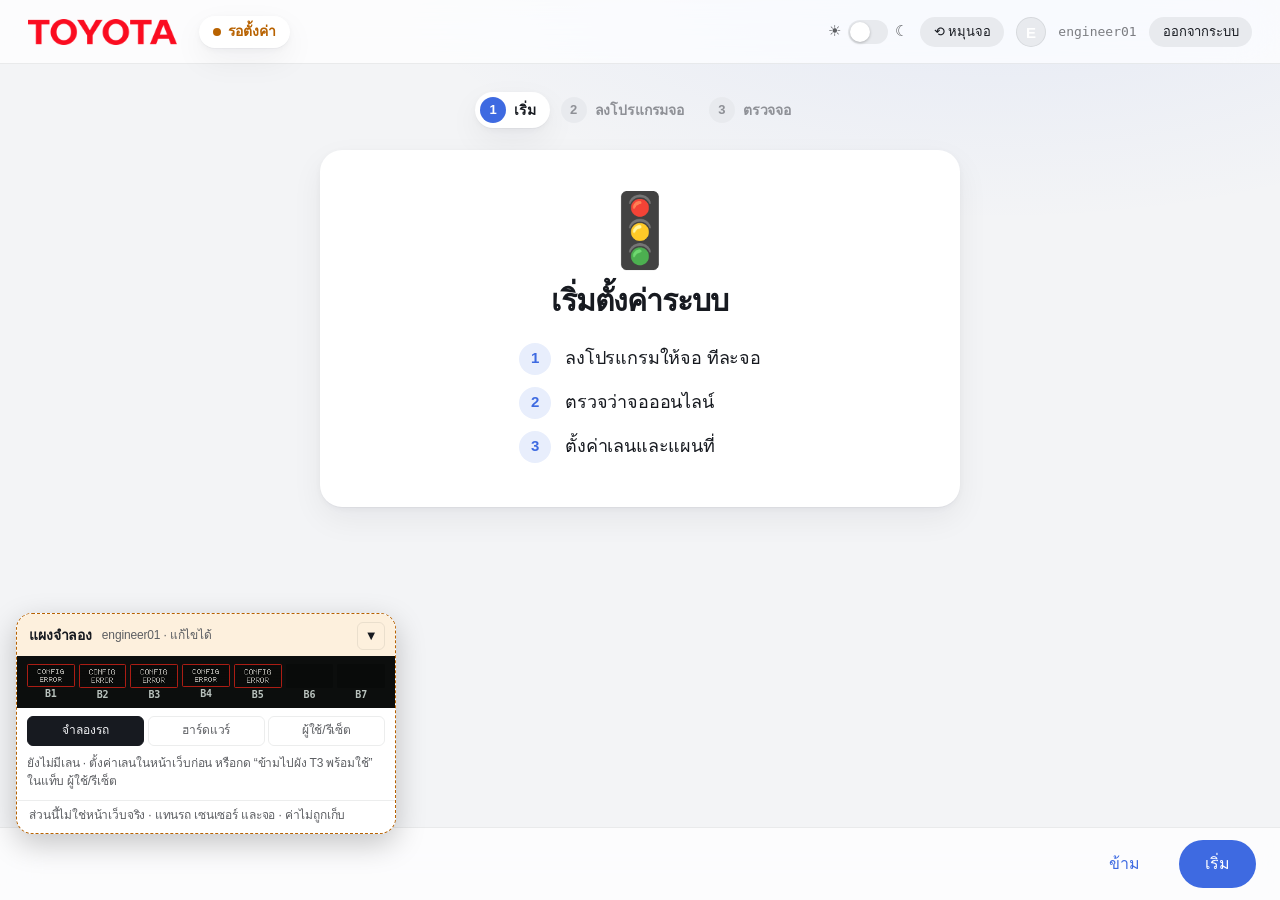
==== prototypes/t3-simulator.html @ 9f48010e "T3 display: merged green arrows (GO_RIGHT, GO_LEFT, LEFT_RIGHT, GO_3WAY) Adds four selectable green " ====
<!doctype html><html><head><meta charset=utf8><meta name=viewport content="width=device-width,initial-scale=1,viewport-fit=cover"><style>:root{color-scheme:light;box-sizing:border-box;padding-top:env(safe-area-inset-top,0px);padding-bottom:env(safe-area-inset-bottom,0px)}html{scroll-padding-top:env(safe-area-inset-top,0px)}body{margin:0;padding:0;font:14px -apple-system,BlinkMacSystemFont,sans-serif;background:#faf9f5;color:#141413}img{max-width:100%}[hidden]:not([hidden=until-found i]){display:none!important}</style></head><body>
<title>T3 Traffic Simulator</title>
<meta name="description" content="Click-through demo of the T3 junction web UI with a simulated controller">
<style>/* T3 Traffic Platform · minimal UI (system font, one accent, grouped lists) */
:root{
  --bg:#F5F5F7;--panel:#FFFFFF;--ink:#1D1D1F;--mut:#6E6E73;--faint:#AEAEB2;--line:#E5E5EA;--soft:#F2F2F7;--fill:#E8E8ED;
  --accent:#0071E3;--accentbg:#E8F1FC;--grn:#248A3D;--grnbg:#E7F4EA;--red:#D70015;--redbg:#FCEBEC;--amb:#B25000;--ambbg:#FDF1E4;
  --cyn:var(--accent);--cynbg:var(--accentbg);--hatch:#C7C7CC;
  --shadow:0 1px 2px rgba(0,0,0,.04),0 4px 16px rgba(0,0,0,.06);
  --r:14px;--rs:10px;
  color-scheme:light;
}
*{box-sizing:border-box}
html,body{margin:0;background:var(--bg);color:var(--ink);
  font:15px/1.47 -apple-system,BlinkMacSystemFont,"SF Pro Text","Segoe UI","Noto Sans Thai","IBM Plex Sans Thai",Tahoma,sans-serif;
  -webkit-font-smoothing:antialiased;letter-spacing:-.01em}
.mono{font-family:ui-monospace,"SF Mono",Menlo,Consolas,monospace;font-variant-numeric:tabular-nums;letter-spacing:0}
button,select,input{font:inherit;color:inherit;letter-spacing:inherit}
a{color:var(--accent)}

/* ---------------------------------------------------------------- controls */
button{height:34px;padding:0 16px;border-radius:980px;border:0;background:var(--accent);color:#fff;cursor:pointer;white-space:nowrap;font-weight:500;transition:opacity .15s,background .15s}
button:hover{opacity:.88}
button.sec{background:var(--fill);color:var(--ink)}
button.plain{background:transparent;color:var(--accent);padding:0 6px}
button.danger{background:transparent;color:var(--red);padding:0 6px}
button.sm{height:28px;padding:0 12px;font-size:13px}
button.icon{width:30px;height:30px;padding:0;display:inline-grid;place-items:center;background:var(--fill);color:var(--ink);font-size:17px;line-height:1}
button:disabled{opacity:.35;cursor:not-allowed}
:focus-visible{outline:3px solid color-mix(in srgb,var(--accent) 45%,transparent);outline-offset:2px}
select,input[type=text],input[type=password],input[type=number]{height:34px;border:0;border-radius:8px;background:var(--soft);padding:0 10px;min-width:0;outline:none}
select{padding-right:28px;appearance:none;-webkit-appearance:none;
  background-image:url("data:image/svg+xml,%3Csvg xmlns='http://www.w3.org/2000/svg' width='10' height='6'%3E%3Cpath d='M1 1l4 4 4-4' fill='none' stroke='%238E8E93' stroke-width='1.6' stroke-linecap='round' stroke-linejoin='round'/%3E%3C/svg%3E");
  background-repeat:no-repeat;background-position:right 10px center}
select:focus,input:focus{box-shadow:0 0 0 3px color-mix(in srgb,var(--accent) 35%,transparent)}
input[type=number]{width:80px;text-align:right;font-variant-numeric:tabular-nums}
input[type=number]::placeholder{color:var(--faint)}
input.bad{box-shadow:0 0 0 2px var(--red)}
input.set{color:var(--accent);font-weight:600}
input.chg{color:var(--amb);font-weight:600}
input[type=number]::-webkit-inner-spin-button{opacity:.4}
/* switch */
.sw{position:relative;display:inline-block;width:44px;height:26px;flex:none}
.sw input{position:absolute;opacity:0;width:100%;height:100%;margin:0;cursor:pointer}
.sw span{position:absolute;inset:0;border-radius:13px;background:var(--fill);transition:background .2s;pointer-events:none}
.sw span::after{content:"";position:absolute;left:2px;top:2px;width:22px;height:22px;border-radius:50%;background:#fff;box-shadow:0 1px 3px rgba(0,0,0,.25);transition:transform .2s}
.sw input:checked+span{background:var(--grn)}
.sw input:checked+span::after{transform:translateX(18px)}
.sw input:disabled+span{opacity:.5}
.sw input:focus-visible+span{outline:3px solid color-mix(in srgb,var(--accent) 45%,transparent);outline-offset:2px}
/* segmented control */
.seg{display:inline-flex;padding:2px;border-radius:9px;background:var(--fill);gap:2px}
.seg button{height:30px;border-radius:7px;background:transparent;color:var(--ink);padding:0 18px;font-weight:500}
.seg button.on{background:var(--panel);box-shadow:0 1px 3px rgba(0,0,0,.12)}
.seg[aria-disabled=true]{pointer-events:none;opacity:.6}
/* info button + popover */
.ib{width:18px;height:18px;padding:0;border-radius:50%;background:transparent;color:var(--faint);border:1.3px solid currentColor;font:600 11px/1 Georgia,serif;display:inline-grid;place-items:center;vertical-align:1px;margin-left:6px;flex:none}
.ib:hover,.ib[aria-expanded=true]{color:var(--accent);opacity:1}
#pop{position:fixed;z-index:70;max-width:300px;background:var(--panel);color:var(--ink);border-radius:12px;box-shadow:0 8px 30px rgba(0,0,0,.18);padding:12px 14px;font-size:13px;line-height:1.5;display:none}
#pop.show{display:block}
#pop b{display:block;margin-bottom:2px;font-size:14px}

/* ---------------------------------------------------------------- text */
.mut{color:var(--mut)}.small{font-size:13px}
.g{color:var(--grn)}.a{color:var(--amb)}.r{color:var(--red)}.c{color:var(--accent)}
.row{display:flex;gap:10px;align-items:center;flex-wrap:wrap}
.sp{flex:1}
h1{font-size:28px;line-height:1.15;font-weight:700;letter-spacing:-.02em;margin:0}
h2{font-size:20px;font-weight:600;letter-spacing:-.015em;margin:0}
.eyebrow{font-size:13px;color:var(--mut);font-weight:500;margin:0 0 6px 16px}

/* ---------------------------------------------------------------- shell */
header{display:flex;align-items:center;gap:18px;padding:0 24px;height:60px;position:sticky;top:0;z-index:20;
  background:color-mix(in srgb,var(--bg) 78%,transparent);backdrop-filter:saturate(180%) blur(20px);-webkit-backdrop-filter:saturate(180%) blur(20px);border-bottom:1px solid var(--line)}
header .jn{display:flex;align-items:center;gap:8px;white-space:nowrap}
header .jn b{font-size:17px;font-weight:600}
header .logo{height:44px;width:auto;display:block;border-radius:6px}
header nav{display:flex;gap:6px}
nav a{padding:8px 20px;border-radius:980px;color:var(--ink);text-decoration:none;font-size:17px;font-weight:600}
nav a:hover{background:var(--fill)}
nav a.on{background:var(--accent);color:#fff}
.pill{display:inline-flex;align-items:center;gap:7px;height:28px;padding:0 12px;border-radius:980px;background:var(--panel);box-shadow:var(--shadow);white-space:nowrap;font-size:13px;font-weight:500}
.pill i{width:8px;height:8px;border-radius:50%;background:var(--faint)}
.pill.g i{background:var(--grn)}.pill.r i{background:var(--red)}.pill.a i{background:var(--amb)}.pill.c i{background:var(--accent)}
.qchips{display:flex;gap:4px;align-items:center;font-size:12px;color:var(--mut)}
.qchips b{display:inline-grid;place-items:center;min-width:20px;height:20px;border-radius:6px;background:var(--panel);color:var(--ink);box-shadow:var(--shadow);font-weight:600}
.who{margin-left:auto;display:flex;gap:12px;align-items:center;font-size:13px;color:var(--mut);white-space:nowrap}
main{padding:24px 24px 110px;max-width:1440px;margin:0 auto}
.banner{padding:12px 16px;border-radius:var(--rs);background:var(--redbg);color:var(--ink);margin-bottom:16px;font-size:14px}
.banner.warn{background:var(--ambbg)}
#toast{position:fixed;left:50%;bottom:28px;transform:translate(-50%,8px);background:rgba(29,29,31,.92);color:#fff;padding:10px 18px;border-radius:980px;font-size:14px;z-index:80;max-width:calc(100% - 32px);opacity:0;pointer-events:none;transition:opacity .2s,transform .2s;backdrop-filter:blur(10px)}
#toast.show{opacity:1;transform:translate(-50%,0)}#toast.err{background:var(--red)}

/* ---------------------------------------------------------------- cards & grouped lists */
.card{background:var(--panel);border-radius:var(--r);box-shadow:var(--shadow)}
.card-h{display:flex;align-items:center;gap:10px;padding:14px 18px 10px;font-weight:600}
.card-h .sp{flex:1}
.list{background:var(--panel);border-radius:var(--r);box-shadow:var(--shadow);overflow:hidden}
.li-row{display:flex;align-items:center;gap:12px;min-height:48px;padding:8px 16px;position:relative}
.li-row+.li-row::before{content:"";position:absolute;top:0;left:16px;right:0;border-top:1px solid var(--line)}
.li-row .lab{flex:1;min-width:0;display:flex;align-items:center}
.li-row .val{display:flex;align-items:center;gap:8px}
.li-row .unit{width:26px;font-size:13px;color:var(--mut)}
.li-row .dflt{font-size:12px;color:var(--faint);min-width:88px;text-align:right}
.rst{width:26px;height:26px;padding:0;border-radius:50%;background:transparent;color:var(--accent);font-size:15px;visibility:hidden}
.rst.on{visibility:visible}
.group{display:flex;flex-direction:column;gap:6px}
.group+.group{margin-top:22px}

/* ---------------------------------------------------------------- main page */
.mainwrap{display:grid;grid-template-columns:minmax(0,1fr) 420px;gap:24px;align-items:start}
@media (max-width:1100px){.mainwrap{grid-template-columns:1fr}}
.mapcard{position:relative;overflow:hidden}
.mapbox{position:relative}
.mapbox .bg svg,.mapbox .bg img{display:block;width:100%;height:auto;pointer-events:none;user-select:none}
.mapbox.drop{outline:2px dashed var(--accent);outline-offset:-8px}
.maptools{position:absolute;top:12px;right:12px;display:flex;gap:6px;z-index:5}
.maptools label{display:inline-flex;align-items:center;height:28px;padding:0 12px;border-radius:980px;background:color-mix(in srgb,var(--panel) 85%,transparent);backdrop-filter:blur(10px);box-shadow:var(--shadow);font-size:13px;font-weight:500;cursor:pointer}
.legend{display:flex;gap:18px;flex-wrap:wrap;align-items:center;padding:12px 18px;border-top:1px solid var(--line);font-size:12px;color:var(--mut)}
.legend span{display:inline-flex;gap:6px;align-items:center}
.below{display:grid;grid-template-columns:minmax(0,1fr) minmax(0,1fr);gap:24px;margin-top:24px}
@media (max-width:800px){.below{grid-template-columns:1fr}}
.log{font-size:13px;display:flex;flex-direction:column;max-height:240px;overflow:auto;padding:0 18px 14px}
.log div{display:flex;gap:12px;padding:6px 0;border-top:1px solid var(--line)}
.log div:first-child{border-top:0}
.log .mono{color:var(--mut);font-size:12px;flex:none;padding-top:1px}
.log .empty{color:var(--faint);padding:6px 0}

/* lane widget on the map: [number | display | sensor dots] */
.wg{position:absolute;display:flex;align-items:stretch;background:var(--panel);border-radius:7px;box-shadow:0 2px 8px rgba(0,0,0,.18),0 0 0 1px rgba(0,0,0,.08);
  transform:translate(-50%,-50%) rotate(var(--rot,0deg)) scale(var(--sc,1));touch-action:none;user-select:none;z-index:2;overflow:visible}
.wg.edit{cursor:grab}.wg.dragging{cursor:grabbing;z-index:9;box-shadow:0 10px 30px rgba(0,0,0,.28)}
.wg .n{width:22px;display:grid;place-items:center;font:700 14px/1 -apple-system,BlinkMacSystemFont,"Segoe UI",sans-serif}
.wg canvas{width:56px;height:28px;display:block;border-radius:3px;margin:3px 0}
.wg .ss{display:flex;flex-direction:column;justify-content:center;gap:4px;padding:0 5px}
.wg.open,.wg.sel{box-shadow:0 0 0 2.5px var(--accent),0 6px 18px rgba(0,0,0,.2)}
.wg.off canvas{opacity:.3}
.wg .tools{position:absolute;left:50%;bottom:calc(100% + 8px);transform:translateX(-50%) scale(calc(1 / var(--sc,1)));transform-origin:50% 100%;display:none;gap:2px;padding:3px;border-radius:980px;background:var(--panel);box-shadow:0 4px 16px rgba(0,0,0,.2)}
.wg.sel .tools{display:flex}
.wg .tools button{height:28px;padding:0 10px;font-size:13px;background:transparent;color:var(--ink)}
.wg .tools button:hover{background:var(--soft)}
.ghost-wg{position:fixed;pointer-events:none;z-index:60;opacity:.92}

/* sensor status dot */
.sd{display:inline-block;width:10px;height:10px;border-radius:50%;box-shadow:inset 0 0 0 1.5px var(--faint);background:transparent;flex:none}
.sd.ok{box-shadow:inset 0 0 0 1.5px var(--mut)}
.sd.raw{box-shadow:inset 0 0 0 2px var(--accent)}
.sd.on{background:var(--accent);box-shadow:none}
.sd.bad{background:var(--red);box-shadow:none}
.sd.unk{box-shadow:inset 0 0 0 1.5px var(--line)}
.sd.big{width:12px;height:12px}

/* right panel: lanes */
.lanes .lrow{display:grid;grid-template-columns:28px 64px 1fr auto;align-items:center;gap:14px;padding:10px 14px 10px 18px;touch-action:none;position:relative}
.lanes .lrow.edit{cursor:grab;user-select:none}
.lanes .lane+.lane{border-top:1px solid var(--line)}
.lanes .num{font-size:20px;font-weight:600;text-align:center;font-variant-numeric:tabular-nums}
.lanes canvas{width:64px;height:32px;display:block;border-radius:4px}
.lanes .hint{font-size:12px;color:var(--faint)}
.lanes .lane.open{background:color-mix(in srgb,var(--soft) 50%,var(--panel))}
.addrow{display:block;width:100%;height:48px;border-radius:0;background:transparent;color:var(--accent);border-top:1px solid var(--line);font-weight:500}

/* ---------------------------------------------------------------- lane editor */
.ed{padding:6px 18px 18px;display:flex;flex-direction:column;gap:20px}
.sec-t{font-size:13px;font-weight:600;color:var(--mut);margin:0 0 8px 2px;display:flex;align-items:center}
.ed .list{box-shadow:none;background:var(--soft);border-radius:12px}
.ed .li-row+.li-row::before{border-color:color-mix(in srgb,var(--line) 70%,var(--soft))}
.opts{display:grid;grid-template-columns:1fr 1fr;gap:10px}
.opt{display:flex;flex-direction:column;align-items:flex-start;gap:2px;text-align:left;white-space:normal;height:auto;padding:12px 14px;border-radius:12px;background:var(--soft);color:var(--ink);box-shadow:inset 0 0 0 1.5px transparent;font-weight:400}
.opt b{font-weight:600;display:flex;align-items:center}
.opt small{color:var(--mut);font-size:12px}
.opt.on{background:var(--accentbg);box-shadow:inset 0 0 0 1.5px var(--accent)}
.opt:hover{opacity:1}
.sensor-row{display:grid;grid-template-columns:auto minmax(0,1fr);gap:4px 12px;align-items:center}
.sensor-row .sname{display:flex;align-items:center;gap:8px;font-weight:600}
.sensor-row .sname small{font-weight:400;color:var(--mut)}
.sensor-row select{width:100%}
.finder{display:flex;align-items:center;gap:10px;font-size:13px;color:var(--accent)}
.finder i{width:10px;height:10px;border-radius:50%;background:var(--accent);animation:pulse 1s infinite}
@keyframes pulse{50%{opacity:.25}}
@media (prefers-reduced-motion:reduce){.finder i{animation:none}}
details.more>summary{list-style:none;cursor:pointer;display:flex;align-items:center;gap:8px;font-size:15px;font-weight:500;color:var(--accent)}
details.more>summary::-webkit-details-marker{display:none}
details.more>summary::after{content:"›";transform:rotate(90deg);transition:transform .2s;font-size:18px}
details.more[open]>summary::after{transform:rotate(-90deg)}
details.more[open]>summary{margin-bottom:14px}
.more-body{display:flex;flex-direction:column;gap:18px}
.edfoot{display:flex;gap:10px;align-items:center}
.ops{display:flex;gap:8px;flex-wrap:wrap;align-items:center}
.filebtn{display:inline-flex;align-items:center;height:28px;padding:0 12px;border-radius:980px;background:var(--fill);font-size:13px;font-weight:500;cursor:pointer}

/* ---------------------------------------------------------------- setup */
.wiz{max-width:800px;margin:0 auto;display:flex;flex-direction:column;gap:16px}
.wiz-head{display:flex;flex-direction:column;gap:6px;margin:8px 0 10px}
.lanecard .top{display:grid;grid-template-columns:44px minmax(0,1fr) 92px auto;align-items:center;gap:14px;padding:14px 18px}
.lanecard .badge{width:36px;height:36px;border-radius:50%;background:var(--ink);color:var(--bg);display:grid;place-items:center;font-weight:700;font-size:17px}
.lanecard .kind{display:flex;flex-direction:column;line-height:1.3}
.lanecard .kind b{font-weight:600}
.lanecard .disp canvas{width:88px;height:44px;border-radius:5px;display:block}
.chip{display:inline-flex;align-items:center;gap:5px;font-size:12px;font-weight:500}
.chip.ok{color:var(--grn)}.chip.no{color:var(--amb)}
.empty{padding:56px 24px;text-align:center;display:flex;flex-direction:column;align-items:center;gap:12px}
.bigplus{width:64px;height:64px;border-radius:50%;font-size:30px;padding:0;display:grid;place-items:center;font-weight:300}
.addcard{height:56px;border-radius:var(--r);background:var(--panel);color:var(--accent);box-shadow:var(--shadow);font-weight:500;width:100%}
.bar{position:fixed;left:0;right:0;bottom:0;display:flex;gap:14px;align-items:center;padding:12px 24px;z-index:15;
  background:color-mix(in srgb,var(--bg) 80%,transparent);backdrop-filter:saturate(180%) blur(20px);-webkit-backdrop-filter:saturate(180%) blur(20px);border-top:1px solid var(--line)}
.req{display:flex;gap:16px;flex-wrap:wrap;font-size:13px}
.req span{display:inline-flex;gap:6px;align-items:center;color:var(--mut)}
.req span.ok{color:var(--grn)}

/* ---------------------------------------------------------------- system */
.syswrap{display:grid;grid-template-columns:220px minmax(0,1fr);gap:28px;align-items:start}
@media (max-width:800px){.syswrap{grid-template-columns:1fr}}
.side{display:flex;flex-direction:column;gap:2px;position:sticky;top:76px}
.side button{justify-content:flex-start;text-align:left;background:transparent;color:var(--ink);border-radius:8px;height:36px;font-weight:400}
.side button.on{background:var(--accent);color:#fff;font-weight:500}
.sys-h{display:flex;align-items:center;gap:12px;margin:0 0 16px}
.sys-h h2{flex:1}
.maxw{max-width:760px}
table{border-collapse:collapse;width:100%;font-size:14px}
th{text-align:left;font-size:12px;color:var(--mut);font-weight:500;padding:10px 16px;border-bottom:1px solid var(--line)}
td{padding:10px 16px;border-bottom:1px solid var(--line);vertical-align:middle}
tr:last-child td{border-bottom:0}
dialog{border:0;border-radius:16px;background:var(--panel);color:var(--ink);max-width:560px;width:calc(100% - 32px);padding:24px;box-shadow:0 20px 60px rgba(0,0,0,.3)}
dialog::backdrop{background:rgba(0,0,0,.3);backdrop-filter:blur(2px)}
dialog .dl{max-height:280px;overflow:auto;font-size:13px;margin:12px 0;background:var(--soft);border-radius:10px;padding:8px 12px}
dialog .dl div{padding:4px 0}
dialog input[type=text],dialog input[type=password]{width:100%}
.login{max-width:360px;margin:12vh auto 0;display:flex;flex-direction:column;gap:12px;padding:32px;border-radius:20px;background:var(--panel);box-shadow:var(--shadow)}
.login input{width:100%;height:42px}
.login button{height:42px}

@media (max-width:760px){
  header{height:auto;min-height:52px;flex-wrap:wrap;gap:8px 12px;padding:8px 16px}
  .qchips,.who .mono{display:none}
  main{padding:16px 16px 110px}
  .wg{transform:translate(-50%,-50%) rotate(var(--rot,0deg)) scale(calc(var(--sc,1) * .62))}
  .opts{grid-template-columns:1fr}
  .lanecard .top{grid-template-columns:40px minmax(0,1fr) auto}.lanecard .disp{display:none}
  .li-row .dflt{display:none}
}

/* default map svg classes */
.t,.tn,.tm,.tnm{font-family:-apple-system,BlinkMacSystemFont,"Segoe UI","Noto Sans Thai",sans-serif}
.t,.tn{fill:var(--ink)}.tm,.tnm{fill:var(--mut)}.tn,.tnm{font-family:ui-monospace,Menlo,Consolas,monospace}.tc{fill:var(--accent)}
.ln{stroke:var(--ink);fill:none}.lm{stroke:var(--faint);fill:none}.ll{stroke:var(--line);fill:none}
.mapbox .box{fill:var(--panel);stroke:var(--faint)}.fs{fill:var(--soft)}.fh{fill:var(--hatch)}.fi{fill:var(--ink)}.fp{fill:var(--panel)}
.sc{stroke:var(--accent)}.ahm{fill:var(--faint)}

/* full-screen map (operator view) */
.mapcard.full{position:fixed;inset:0;z-index:60;border-radius:0;display:flex;flex-direction:column;background:var(--panel);overflow:auto}
.mapcard.full .mapbox{flex:none;width:min(100vw,calc((100vh - 64px) * var(--ar,1.4)));margin:auto}
html:has(.mapcard.full){overflow:hidden}
.mapcard.full .maptools{position:fixed;top:12px;right:12px;z-index:65}
.mapcard.full .wg{transform:translate(-50%,-50%) rotate(var(--rot,0deg)) scale(calc(var(--sc,1) * var(--ws,1.6)))}
.mapcard.full .legend{font-size:14px;padding:14px 24px}

/* ===================================================================== v2 polish
   Calm, layered, "machined" look: one electric-blue accent, generous radius,
   soft multi-layer shadows, spring-like hover lift, glass header. Motion is
   opt-out with prefers-reduced-motion. Only tokens and motion live here. */
:root{
  --bg:#F3F4F6;--panel:#FFFFFF;--ink:#171A20;--mut:#5C5E62;--faint:#8E9096;--line:rgba(23,26,32,.08);--soft:#F1F2F4;--fill:#E8EAEE;
  --accent:#3E6AE1;--accentbg:#E8EEFC;--cyn:var(--accent);--cynbg:var(--accentbg);
  --grn:#1F9D55;--grnbg:#E4F5EB;--red:#D93025;--redbg:#FCEAE8;--amb:#B86200;--ambbg:#FDF0DD;--zone:#F2B705;
  --shadow:0 1px 1px rgba(16,24,40,.03),0 2px 6px rgba(16,24,40,.04),0 12px 32px rgba(16,24,40,.06);
  --shadow-up:0 2px 4px rgba(16,24,40,.05),0 10px 24px rgba(16,24,40,.09),0 28px 56px rgba(16,24,40,.10);
  --r:20px;--rs:12px;--ease:cubic-bezier(.22,.9,.28,1);--dur:.28s;--glass:rgba(255,255,255,.72);
}
@media (prefers-color-scheme: dark){:root:not([data-theme="light"]){
  --bg:#0A0B0D;--panel:#15171B;--ink:#F4F5F7;--mut:#9A9DA4;--faint:#5F636B;--line:rgba(255,255,255,.09);--soft:#1D2025;--fill:#272A30;
  --accent:#6E93F2;--accentbg:#16223D;--grn:#3DDC84;--grnbg:#0F2A1B;--red:#FF5C57;--redbg:#3A1512;--amb:#FFB340;--zone:#FFD60A;--ambbg:#3A2708;
  --shadow:0 1px 0 rgba(255,255,255,.04) inset,0 8px 28px rgba(0,0,0,.45);--shadow-up:0 1px 0 rgba(255,255,255,.06) inset,0 18px 48px rgba(0,0,0,.6);--glass:rgba(16,18,21,.72);--hatch:#48484A;color-scheme:dark;}}
:root[data-theme="dark"]{
  --bg:#0A0B0D;--panel:#15171B;--ink:#F4F5F7;--mut:#9A9DA4;--faint:#5F636B;--line:rgba(255,255,255,.09);--soft:#1D2025;--fill:#272A30;
  --accent:#6E93F2;--accentbg:#16223D;--grn:#3DDC84;--grnbg:#0F2A1B;--red:#FF5C57;--redbg:#3A1512;--amb:#FFB340;--zone:#FFD60A;--ambbg:#3A2708;
  --shadow:0 1px 0 rgba(255,255,255,.04) inset,0 8px 28px rgba(0,0,0,.45);--shadow-up:0 1px 0 rgba(255,255,255,.06) inset,0 18px 48px rgba(0,0,0,.6);--glass:rgba(16,18,21,.72);--hatch:#48484A;color-scheme:dark;}

html,body{background:var(--bg);letter-spacing:-.011em}
body{background:radial-gradient(900px 420px at 78% -8%,color-mix(in srgb,var(--accent) 9%,transparent),transparent 70%),var(--bg);background-attachment:fixed}
::selection{background:color-mix(in srgb,var(--accent) 30%,transparent)}
h1{font-size:32px;letter-spacing:-.03em}h2{font-size:22px;letter-spacing:-.02em}
*{scrollbar-width:thin;scrollbar-color:var(--fill) transparent}

/* controls */
button{height:38px;padding:0 20px;transition:transform var(--dur) var(--ease),box-shadow var(--dur) var(--ease),background .2s,filter .2s,color .2s;will-change:transform}
button:hover{opacity:1;filter:brightness(1.06);transform:translateY(-1px)}
button:active{transform:translateY(0) scale(.97);filter:brightness(.96);transition-duration:.08s}
button.sec:hover{background:color-mix(in srgb,var(--fill) 80%,var(--ink) 8%)}
button.plain:hover,button.danger:hover{transform:none;filter:none;text-decoration:underline;text-underline-offset:3px}
button.sm{height:30px;padding:0 14px}
button.icon{height:32px;width:32px;padding:0}
button.icon:hover{transform:scale(1.08)}
select,input[type=text],input[type=password],input[type=number]{height:38px;border-radius:10px;transition:box-shadow .2s,background .2s}
select:hover,input:hover{background:color-mix(in srgb,var(--soft) 80%,var(--ink) 5%)}
:focus-visible{outline:2px solid var(--accent);outline-offset:3px;border-radius:inherit}
.sw span,.sw span::after{transition:background .25s var(--ease),transform .3s var(--ease)}
.seg{padding:3px;border-radius:12px}.seg button{border-radius:9px;height:32px;transform:none}
.seg button.on{box-shadow:0 1px 2px rgba(0,0,0,.14),0 4px 10px rgba(0,0,0,.06)}

/* header: glass + logo + big navigation */
header{height:64px;padding:0 28px;gap:22px;background:var(--glass);backdrop-filter:saturate(200%) blur(24px);-webkit-backdrop-filter:saturate(200%) blur(24px);border-bottom:1px solid var(--line)}
header .logo{height:26px;width:auto;border-radius:0;transition:transform .4s var(--ease),box-shadow .3s}
header .logo:hover{transform:scale(1.06) rotate(-1deg);box-shadow:var(--shadow-up)}
header nav{gap:4px;padding:4px;border-radius:980px;background:var(--fill)}
nav a{padding:8px 24px;font-size:17px;font-weight:600;color:var(--mut);transition:background .3s var(--ease),color .2s,box-shadow .3s}
nav a:hover{color:var(--ink);background:transparent}
nav a.on{background:var(--panel);color:var(--ink);box-shadow:0 1px 2px rgba(0,0,0,.12),0 4px 12px rgba(0,0,0,.06)}
.pill{height:32px;padding:0 14px;transition:background .3s,box-shadow .3s}
.pill i{transition:background .3s;position:relative}
.pill.g i,.pill.c i{animation:ping 2s var(--ease) infinite}
.pill.g i{box-shadow:0 0 0 0 color-mix(in srgb,var(--grn) 55%,transparent)}
.pill.c i{box-shadow:0 0 0 0 color-mix(in srgb,var(--accent) 45%,transparent)}
.pill.r i,.pill.a i{animation:blink 1.2s ease-in-out infinite}
@keyframes ping{0%{box-shadow:0 0 0 0 color-mix(in srgb,currentColor 0%,transparent)}70%{box-shadow:0 0 0 7px transparent}100%{box-shadow:0 0 0 0 transparent}}
@keyframes blink{50%{opacity:.35}}
.who .mono{opacity:.8}

/* cards and lists */
.card,.list{border-radius:var(--r);box-shadow:var(--shadow);border:1px solid var(--line);transition:box-shadow var(--dur) var(--ease),transform var(--dur) var(--ease)}
.card-h{padding:18px 22px 12px;font-size:17px;letter-spacing:-.02em}
.below .card:hover,.lanes:hover{box-shadow:var(--shadow-up)}
.lanes .lrow{transition:background .25s var(--ease);padding:12px 18px 12px 22px}
.lanes .lrow:hover{background:var(--soft)}
.lanes .lrow canvas,.lanecard .disp canvas{transition:transform .35s var(--ease),box-shadow .3s;box-shadow:0 0 0 1px var(--line)}
.lanes .lrow:hover canvas{transform:scale(1.07);box-shadow:0 8px 20px rgba(0,0,0,.25)}
.lanes .num{font-size:22px;letter-spacing:-.03em}
.li-row{transition:background .2s}
.list>.li-row:hover{background:color-mix(in srgb,var(--soft) 60%,transparent)}
.opt{transition:transform var(--dur) var(--ease),box-shadow var(--dur) var(--ease),background .2s;border-radius:14px}
.opt:hover{transform:translateY(-2px);box-shadow:inset 0 0 0 1.5px var(--accent),var(--shadow)}
.lanecard{transition:transform var(--dur) var(--ease),box-shadow var(--dur) var(--ease)}
.lanecard:hover{transform:translateY(-3px);box-shadow:var(--shadow-up)}
.addcard{transition:transform var(--dur) var(--ease),box-shadow var(--dur) var(--ease)}
.addcard:hover{transform:translateY(-2px);box-shadow:var(--shadow-up)}
.legend{border-top:1px solid var(--line)}
.log div{transition:background .2s}
.log div:first-child{animation:slidein .4s var(--ease)}
@keyframes slidein{from{opacity:0;transform:translateY(-6px)}to{opacity:1;transform:none}}
.side button{transition:background .25s var(--ease),color .2s,transform .25s var(--ease);height:40px;border-radius:10px}
.side button:hover:not(.on){background:var(--fill);transform:translateX(3px)}
.side button.on{box-shadow:0 6px 16px color-mix(in srgb,var(--accent) 35%,transparent)}
tr{transition:background .2s}tbody tr:hover{background:var(--soft)}

/* map: widgets lift on hover, the green lane glows */
.wg{border-radius:10px;transition:transform .35s var(--ease),box-shadow .3s var(--ease),opacity .3s;box-shadow:0 2px 10px rgba(0,0,0,.2),0 0 0 1px var(--line)}
.wg:hover{transform:translate(-50%,-50%) rotate(var(--rot,0deg)) scale(calc(var(--sc,1) * 1.09));box-shadow:0 12px 32px rgba(0,0,0,.32),0 0 0 1px var(--line);z-index:6}
.wg.dragging,.wg.resizing{transition:none}
.wg.dragging{transform:translate(-50%,-50%) rotate(var(--rot,0deg)) scale(calc(var(--sc,1) * 1.06))}
.wg.live{box-shadow:0 0 0 2px var(--grn),0 0 28px color-mix(in srgb,var(--grn) 55%,transparent);animation:glow 2.2s ease-in-out infinite}
@keyframes glow{50%{box-shadow:0 0 0 2px var(--grn),0 0 44px color-mix(in srgb,var(--grn) 75%,transparent)}}
.wg .tools{animation:pop .22s var(--ease)}
.sd{transition:background .2s,box-shadow .2s}
.sd.on{animation:dotpulse 1.4s ease-in-out infinite}
@keyframes dotpulse{50%{transform:scale(1.25)}}
.mapcard.full{animation:zoomin .45s var(--ease);border:0}
.mapcard.full .wg:hover{transform:translate(-50%,-50%) rotate(var(--rot,0deg)) scale(calc(var(--sc,1) * var(--ws,1.6) * 1.06))}
@keyframes zoomin{from{opacity:0;transform:scale(.965)}to{opacity:1;transform:none}}
.maptools button,.maptools label{transition:transform var(--dur) var(--ease),background .2s}
.maptools label:hover{transform:translateY(-1px)}

/* page entrance (set by render() only when the page changes) */
#app.enter main,#app.enter .wiz,#app.enter .login{animation:rise .6s var(--ease) backwards}
#app.enter .mainwrap>*,#app.enter .below>*{animation:rise .7s var(--ease) backwards}
#app.enter .mainwrap>*:nth-child(2){animation-delay:.08s}
#app.enter .below>*:nth-child(1){animation-delay:.14s}#app.enter .below>*:nth-child(2){animation-delay:.2s}
@keyframes rise{from{opacity:0;transform:translateY(14px)}to{opacity:1;transform:none}}
@keyframes pop{from{opacity:0;transform:translateX(-50%) translateY(6px) scale(calc(.96 / var(--sc,1)))}to{opacity:1;transform:translateX(-50%) scale(calc(1 / var(--sc,1)))}}
.login{border:1px solid var(--line);border-radius:28px;box-shadow:var(--shadow-up)}
dialog{border-radius:24px;border:1px solid var(--line);box-shadow:var(--shadow-up)}
dialog[open]{animation:dlg .32s var(--ease)}
dialog::backdrop{background:rgba(8,10,14,.42);backdrop-filter:blur(8px);-webkit-backdrop-filter:blur(8px)}
@keyframes dlg{from{opacity:0;transform:translateY(12px) scale(.97)}}
#toast{border-radius:980px;padding:12px 22px;box-shadow:var(--shadow-up);transition:opacity .3s var(--ease),transform .4s var(--ease)}
#pop{border-radius:14px;border:1px solid var(--line);animation:dlg .2s var(--ease)}
.bar{background:var(--glass);border-top:1px solid var(--line)}

@media (max-width:760px){header{height:auto;padding:10px 16px}nav a{padding:7px 18px;font-size:16px}}
@media (prefers-reduced-motion:reduce){
  *,*::before,*::after{animation:none!important;transition:none!important}
  button:hover,.opt:hover,.lanecard:hover,.addcard:hover{transform:none}
}

/* ===================================================================== v3: drawing, diagnostics, theme, resize */
.side-col{display:flex;flex-direction:column;gap:24px;min-width:0}
.themesw{display:inline-flex;align-items:center;gap:7px;font-size:15px;color:var(--mut);cursor:pointer}
.themesw .sw{width:40px;height:24px}.themesw .sw span::after{width:20px;height:20px}.themesw .sw input:checked+span::after{transform:translateX(16px)}
.themesw .sw input:checked+span{background:var(--accent)}
.kbadge{display:inline-flex;align-items:center;height:22px;padding:0 10px;border-radius:980px;font-size:12px;font-weight:600;white-space:nowrap}
.kbadge.auto{background:var(--accentbg);color:var(--accent)}
.kbadge.man{background:var(--ambbg);color:var(--amb)}
.lanes .lmeta{display:flex;flex-wrap:wrap;gap:6px 8px;align-items:center;min-width:0}
.code{display:inline-flex;align-items:center;height:20px;padding:0 7px;border-radius:6px;font-size:12px;font-weight:700;background:var(--fill);color:var(--ink)}
.code.err{background:var(--red);color:#fff}.code.warn{background:var(--amb);color:#fff}.code.info{background:var(--fill);color:var(--mut)}
.lcodes{display:inline-flex;gap:4px}
.alertbadge{height:30px;padding:0 12px;font-size:13px;font-weight:700;background:var(--amb);color:#fff}
.alertbadge.err{background:var(--red);animation:blink 1.2s ease-in-out infinite}
.alertbadge.info{background:var(--fill);color:var(--mut)}
.alertbadge[hidden],.alertcard[hidden]{display:none}
.alertcard{border-color:color-mix(in srgb,var(--amb) 55%,var(--line))}
.alertcard.err{border-color:var(--red);box-shadow:0 0 0 1px var(--red),var(--shadow)}
.alertcard .cnt{margin-left:auto;font-size:12px;color:var(--mut);font-weight:600}
.al{display:grid;grid-template-columns:auto 1fr auto;gap:12px;align-items:start;padding:12px 18px;border-top:1px solid var(--line)}
.al .alb{display:flex;flex-direction:column;gap:2px;min-width:0}
.al .alb b{font-weight:600}
.al .hint{color:var(--faint)}
.wg.alerted{box-shadow:0 0 0 2.5px var(--red),0 0 22px color-mix(in srgb,var(--red) 55%,transparent)}
.wg .rz{position:absolute;right:-7px;bottom:-7px;width:16px;height:16px;border-radius:50%;background:var(--accent);border:2px solid var(--panel);cursor:nwse-resize;display:none;z-index:3;transform:scale(calc(1 / var(--sc,1)));transform-origin:50% 50%}
.wg.sel .rz{display:block}
/* map drawing */
.mapempty{position:absolute;inset:0;display:grid;place-content:center;justify-items:center;gap:10px;text-align:center;z-index:1;color:var(--mut);padding:24px}
.mapempty b{font-size:20px;color:var(--ink);font-weight:600}
svg.dmap{background:var(--panel)}
svg.dmap text{font-family:inherit;user-select:none;-webkit-user-select:none}
.mapbox .bg svg.dmap.editing{pointer-events:auto;touch-action:none;cursor:crosshair}
.dmap.editing .di{cursor:move}
.dsel{fill:none;stroke:var(--accent);stroke-dasharray:6 4;pointer-events:none;vector-effect:non-scaling-stroke}
.dh{fill:var(--panel);stroke:var(--accent);stroke-width:2;cursor:nwse-resize;vector-effect:non-scaling-stroke}
.mapbox.drawing .wg{pointer-events:none;opacity:.35}
.dtools{display:flex;flex-direction:column;gap:10px;padding:14px 18px;border-bottom:1px solid var(--line);background:var(--soft)}
.dt-row{display:flex;flex-wrap:wrap;gap:8px 14px;align-items:center}
.dt-tools,.dt-group,.dt-presets{display:inline-flex;flex-wrap:wrap;gap:6px;align-items:center}
.dt-l{font-size:12px;font-weight:600;color:var(--mut)}
button.tool{height:34px;padding:0 12px;background:var(--panel);color:var(--ink);display:inline-flex;gap:6px;align-items:center;box-shadow:inset 0 0 0 1px var(--line);font-size:13px}
button.tool i{font-style:normal;font-size:16px;line-height:1}
button.tool.on{background:var(--accent);color:#fff;box-shadow:none}
button.swatch{width:24px;height:24px;padding:0;border-radius:50%;background:var(--c);box-shadow:inset 0 0 0 1.5px var(--line)}
button.swatch.on{box-shadow:0 0 0 2px var(--panel),0 0 0 4px var(--accent)}
.dfield{display:inline-flex;align-items:center;gap:6px;font-size:13px;color:var(--mut)}
.dfield select,.dfield input[type=text],.dfield input[type=number]{height:30px}
.dfield.chk{color:var(--ink)}
.mapcard.full .maptools>*:not([data-act="mapfull"]){display:none}

.lanes .lrow{grid-template-columns:28px 64px minmax(0,1fr) auto auto}
.lq{display:flex;flex-direction:column;align-items:flex-end;line-height:1.25;font-size:13px;min-width:74px;text-align:right}
.lq:empty{min-width:0}
.lq b{font-weight:700}.lq .mono{font-size:12px;color:var(--mut)}

/* ===================================================================== v4: 3D map, timeline, lane bars */
.lq{min-width:104px}
.lbar{display:block;height:4px;width:100%;border-radius:2px;background:var(--fill);margin-top:3px;overflow:hidden}
.lbar i{display:block;height:100%;background:var(--amb);border-radius:2px;transition:width .5s linear}
.lbar.g i{background:var(--grn)}
.tlcard{margin-top:24px}
#tl{padding:0 18px 6px}
#tl svg{display:block;width:100%;height:auto}
#tl .tg{stroke:var(--line);stroke-width:1}
#tl .tt{fill:var(--mut);font-size:12px}
#tl .tl1{fill:var(--ink);font-size:14px;font-weight:600}
#tl .tk{fill:var(--mut);font-weight:500;font-size:12px}
#tl .tgrn{fill:var(--grn)}
#tl .twait{fill:var(--amb);opacity:.55}
#tl .tplan{fill:color-mix(in srgb,var(--grn) 16%,transparent);stroke:var(--grn);stroke-width:1.5;stroke-dasharray:4 3}
#tl .tred{fill:var(--red);opacity:.12}
#tl .tnow{stroke:var(--accent);stroke-width:2}
.lg{display:inline-block;width:16px;height:10px;border-radius:3px}
.lg.tgrn{background:var(--grn)}.lg.twait{background:var(--amb);opacity:.55}
.lg.tplan{background:color-mix(in srgb,var(--grn) 16%,transparent);box-shadow:inset 0 0 0 1.5px var(--grn)}
.lg.tred{background:color-mix(in srgb,var(--red) 20%,transparent)}
.camtools{display:inline-flex;gap:4px}
/* 3D */
.mapbox.v3d{overflow:hidden;cursor:grab;background:radial-gradient(120% 90% at 50% 40%,var(--panel),var(--soft))}
.mapbox.v3d:active{cursor:grabbing}
.mapbox .stage{position:absolute;left:0;top:0;width:1000px;height:700px;transform-origin:0 0;transform-style:preserve-3d}
.mapbox .stage svg.dmap{position:absolute;left:0;top:0;width:1000px;height:700px;border-radius:6px;box-shadow:0 30px 60px rgba(0,0,0,.25)}
.bx{position:absolute;transform-style:preserve-3d}
.bx .fc{position:absolute;background:var(--c);box-shadow:inset 0 0 0 var(--sw) var(--s)}
.bx .fc.top{left:0;top:0;width:100%;height:100%;border-radius:var(--r,0)}
.bx.cyl .sl{position:absolute;left:0;top:0;width:100%;height:100%;border-radius:50%;background:var(--c)}
.bx.cyl .sl:last-child{box-shadow:inset 0 0 0 var(--sw) var(--s)}
.mapbox.v3d .stage .wg,.mapbox.v3d .stage .wg:hover,.mapbox.v3d .stage .wg.dragging{transform-origin:0 0;
  transform:translateZ(calc(20px * var(--sc,1))) rotateZ(calc(-1 * var(--rz,0deg))) rotateX(calc(-1 * var(--tilt,0deg))) rotate(var(--rot,0deg)) scale(var(--sc,1)) translate(-50%,-50%)}
.stage.orbiting .wg{transition:none}
.mapbox.v3d .stage .wg{cursor:pointer}

.lq{white-space:nowrap}.lq .mono{display:block}
.lanes .lrow{gap:10px}

/* 3D vehicles */
.vehs{transform-origin:0 0;position:absolute;left:0;top:0;width:1000px;height:700px;transform-style:preserve-3d;pointer-events:none}
.veh{position:absolute;left:0;top:0;transform-style:preserve-3d;will-change:transform}
.veh .lamp{--c:#3b1512}
.veh .lamp.la{--c:#3b2a10}.veh .lamp.lg{--c:#10301a}
.veh[data-lamp="r"] .lr{--c:#ff3b30}
.veh[data-lamp="a"] .la{--c:#ffb340}
.veh[data-lamp="g"] .lg{--c:#30d158}
.veh[data-lamp="r"] .lr .fc,.veh[data-lamp="a"] .la .fc,.veh[data-lamp="g"] .lg .fc{filter:none!important;box-shadow:0 0 10px var(--c)}
.veh .mdl{position:absolute;left:0;top:0;transform-style:preserve-3d;transform:scale3d(1.3,1.3,1.3)}

.flowcard{margin-top:24px}
.fchips{display:flex;flex-wrap:wrap;gap:10px;padding:0 18px 10px}
.fchips span{background:var(--soft);border-radius:10px;padding:8px 12px;font-size:12px;color:var(--mut)}
.fchips b{display:block;font-size:18px;color:var(--ink)}
.ftable{overflow-x:auto;padding:0 12px}
.ftable table{width:100%;border-collapse:collapse;font-size:13px;min-width:720px}
.ftable th{text-align:left;font-weight:600;color:var(--mut);font-size:12px;padding:6px 8px;border-bottom:1px solid var(--line)}
.ftable td{padding:8px;border-bottom:1px solid var(--line);vertical-align:top}
.ftable small{display:block;color:var(--mut);font-size:12px;font-weight:400}
.ftable .lbar{margin:6px 0 2px;height:6px}
.fnotes{margin:10px 18px 14px;padding-left:18px;font-size:13px;line-height:1.6}
.dirseg button{min-width:44px;padding:0 12px;font-size:16px}

/* drawing toolbar: grouped rows */
.dt-top{display:flex;flex-wrap:wrap;gap:10px 20px;align-items:center;justify-content:space-between}
.dt-style{display:flex;flex-wrap:wrap;gap:8px 16px;align-items:center;padding:4px 12px;border-radius:12px;background:var(--panel);box-shadow:inset 0 0 0 1px var(--line)}
.dt-presets2{display:flex;flex-wrap:wrap;gap:8px 18px;align-items:flex-start;padding-top:10px;border-top:1px solid var(--line)}
.dt-presets2>.dt-l{align-self:center}
.dt-pg{display:flex;flex-direction:column;gap:4px}
.dt-pg .dt-l{font-weight:500;font-size:12px}
.dt-btns{display:flex;flex-wrap:wrap;gap:4px}
.dt-sel{display:flex;flex-wrap:wrap;gap:8px 10px;align-items:center;padding:8px 12px;border-radius:12px;background:color-mix(in srgb,var(--accent) 8%,var(--panel));box-shadow:inset 0 0 0 1px color-mix(in srgb,var(--accent) 35%,transparent)}
.dt-foot{display:flex;flex-wrap:wrap;gap:8px;align-items:center;padding-top:10px;border-top:1px solid var(--line)}
.dt-foot .sp{flex:1}

.vsw i{font-style:normal;font-size:12px;font-weight:600;padding:1px 8px;border-radius:9px;margin-left:4px;background:var(--fill);color:var(--mut)}
.vsw.on i{background:var(--grn);color:#fff}

/* Excel-style colour pickers */
.cpick{position:relative}
.cpick summary{list-style:none;display:inline-flex;align-items:center;gap:6px;height:32px;padding:0 10px;border-radius:9px;cursor:pointer;font-size:13px;color:var(--ink);background:var(--panel);box-shadow:inset 0 0 0 1px var(--line)}
.cpick summary::-webkit-details-marker{display:none}
.cpick summary b{font-size:12px;color:var(--mut);font-weight:400}
.cpick[open] summary{box-shadow:inset 0 0 0 1.5px var(--accent)}
.cpick.dis{opacity:.4;pointer-events:none}
.cpc{display:inline-block;width:18px;height:18px;border-radius:5px;background:var(--c);box-shadow:inset 0 0 0 1px var(--line)}
.cpc.none,.cpp .swatch.none{background:linear-gradient(135deg,transparent 45%,var(--red) 46% 54%,transparent 55%),var(--panel)}
.cpp{position:absolute;z-index:30;top:38px;left:0;display:grid;grid-template-columns:repeat(5,28px);gap:6px;padding:10px;border-radius:12px;background:var(--panel);box-shadow:0 10px 30px rgba(0,0,0,.22),inset 0 0 0 1px var(--line)}
.cpp .swatch{width:28px;height:28px;border-radius:7px}

.mapbox:not(.v3d) .vehs{z-index:1}

.uav{display:inline-flex;align-items:center;justify-content:center;width:26px;height:26px;border-radius:50%;background:var(--fill);font-size:15px;font-weight:600;line-height:1;vertical-align:middle;margin-right:4px;box-shadow:inset 0 0 0 1px var(--line)}
header .uav{width:30px;height:30px}
select.iconsel{width:auto;min-width:120px}

.uav{overflow:hidden}.uav img{width:100%;height:100%;object-fit:cover;display:block}
button.uavb{padding:0;height:auto;background:transparent;border-radius:50%;box-shadow:none}
button.uavb .uav{margin:0;transition:box-shadow .2s,transform .2s}button.uavb:hover .uav{box-shadow:0 0 0 2px var(--accent);transform:scale(1.06)}
#avpk{position:fixed;inset:0;z-index:99998;background:rgba(0,0,0,.4);display:flex;align-items:center;justify-content:center}
.avcard{background:var(--panel);border-radius:16px;padding:16px 18px;width:min(92vw,360px);display:flex;flex-direction:column;gap:12px;box-shadow:0 20px 60px rgba(0,0,0,.35)}
.avh{display:flex;justify-content:space-between;align-items:center}
.avgrid{display:grid;grid-template-columns:repeat(6,1fr);gap:8px}
button.avopt{padding:0;height:auto;background:transparent;border-radius:50%;box-shadow:none;justify-self:center}
button.avopt .uav{width:40px;height:40px;font-size:20px;margin:0}button.avopt.on .uav{box-shadow:0 0 0 2px var(--panel),0 0 0 4px var(--accent)}
.avup{align-self:flex-start}

.bigone{align-items:center;text-align:center;width:min(92vw,340px)}
.bigav{width:min(70vw,280px);height:min(70vw,280px);border-radius:50%;overflow:hidden;background:var(--fill);display:flex;align-items:center;justify-content:center;font-size:120px;font-weight:600;box-shadow:0 0 0 1px var(--line)}
.bigav img{width:100%;height:100%;object-fit:cover}

.bigav.pic{width:auto;height:auto;max-width:min(88vw,420px);border-radius:14px;background:transparent}
.bigav.pic img{width:auto;height:auto;max-width:100%;max-height:60vh;object-fit:contain;border-radius:14px;display:block}
.bigone:has(.pic){width:auto;max-width:92vw}

/* UX pass (ui-ux-pro-max): skip link, readable minimum text, bigger touch targets on touch screens */
.skip{position:absolute;left:8px;top:-60px;z-index:100000;padding:10px 16px;border-radius:10px;background:var(--accent);color:#fff;text-decoration:none;font-weight:600;transition:top .15s}
.skip:focus{top:8px}
main:focus{outline:none}
@media (pointer:coarse){
  button,button.sm,select,input[type=text],input[type=password],input[type=number]{min-height:44px}
  button.swatch,.cpp .swatch,button.avopt .uav{min-height:0}
  button.swatch{width:32px;height:32px}
  .lane .lrow button,.side button{min-height:44px}
}
/* UX pass: toolbar bar above map (no overlap with lane labels), green lane highlight, clearer status pill */

.mapcard:not(.full)>.maptools{position:static;justify-content:flex-end;flex-wrap:wrap;padding:10px 14px}
.mapcard:not(.full)>.maptools label{box-shadow:none;border:1px solid var(--line)}
.lane.go{box-shadow:inset 4px 0 0 var(--grn);background:color-mix(in srgb,var(--grn) 8%,transparent)}
.lane.go .num{color:var(--grn);font-weight:800}
header .pill{font-size:14px;font-weight:600;padding:6px 14px}
header .pill.g{background:color-mix(in srgb,var(--grn) 16%,transparent);color:var(--grn)}
header .pill.r{background:color-mix(in srgb,var(--red) 14%,transparent);color:var(--red)}

/* first-run wizard (touch screen) */
.wzmain{padding-bottom:104px}
.wzmain .wiz{max-width:640px}
.wz-dots{display:flex;gap:6px;justify-content:center;margin:4px 0 6px;flex-wrap:wrap}
.wz-dots span{display:inline-flex;align-items:center;gap:8px;padding:5px 14px 5px 5px;border-radius:980px;color:var(--faint);font-size:14px}
.wz-dots i{font-style:normal;display:grid;place-items:center;width:26px;height:26px;border-radius:50%;background:var(--fill);font-weight:700;font-size:13px}
.wz-dots span.on{color:var(--ink);background:var(--panel);box-shadow:var(--shadow)}
.wz-dots span.on i{background:var(--accent);color:#fff}
.wz-dots span.done{color:var(--mut)}.wz-dots span.done i{background:var(--grn);color:#fff}
.wz-hero,.wz-card{background:var(--panel);border-radius:22px;box-shadow:var(--shadow);padding:32px;display:flex;flex-direction:column;gap:18px}
.wz-hero{align-items:center;text-align:center;padding:44px 32px}
.wz-hero h1{margin:0;font-size:30px}
.wz-big{font-size:72px;line-height:1}
.wz-need{list-style:none;counter-reset:n;display:flex;flex-direction:column;gap:12px;font-size:18px;padding:0;margin:6px 0 0;text-align:left}
.wz-need li{counter-increment:n;display:flex;align-items:center;gap:14px}
.wz-need li::before{content:counter(n);display:grid;place-items:center;width:32px;height:32px;border-radius:50%;background:var(--accentbg);color:var(--accent);font-weight:700;font-size:15px}
.wz-card h2{margin:0;font-size:24px}
.wz-card p{margin:0}
.wz-grid{display:grid;grid-template-columns:repeat(5,1fr);gap:10px}
.wz-d{color:var(--ink);display:flex;flex-direction:column;align-items:center;justify-content:center;gap:4px;padding:12px 4px;border-radius:16px;border:2px solid transparent;background:var(--soft);min-height:84px;cursor:pointer}
.wz-d b{font-size:30px;line-height:1;font-weight:700}
.wz-d span{font-size:13px;color:var(--mut)}
.wz-d.sel{border-color:var(--accent);background:var(--accentbg)}
.wz-d.ok{background:var(--grnbg)}.wz-d.ok span{color:var(--grn);font-weight:600}
.wz-d:disabled{opacity:.6}
.wz-form{display:flex;gap:10px}
.wz-form select{flex:1;min-width:0;min-height:52px;font-size:16px}
.wz-form button{min-height:52px;min-width:52px;padding:0;font-size:22px}
.wz-go{min-height:58px;font-size:19px;font-weight:600;border-radius:16px}
.wz-warn{color:var(--amb);font-size:15px}
.wz-prog{display:flex;flex-direction:column;gap:10px}
.wz-pb{height:12px;border-radius:6px;background:var(--fill);overflow:hidden}
.wz-pb i{display:block;height:100%;background:var(--accent);transition:width .3s}
.wz-prog.ok .wz-pb i{background:var(--grn)}.wz-prog.bad .wz-pb i{background:var(--red)}
.wz-msg{font-size:16px}.wz-prog.ok .wz-msg{color:var(--grn);font-weight:600}.wz-prog.bad .wz-msg{color:var(--red);font-weight:600}
.wz-prog summary{cursor:pointer;font-size:14px;color:var(--mut);min-height:32px}
.wz-prog pre{max-height:140px;overflow:auto;font-size:12px;white-space:pre-wrap;margin:6px 0 0}
.bar button{min-height:48px;padding:0 26px;font-size:16px}
@media(max-width:560px){.wz-grid{grid-template-columns:repeat(5,1fr);gap:6px}.wz-d b{font-size:24px}.wz-hero,.wz-card{padding:22px}}
#simpanel{position:fixed;left:16px;bottom:calc(66px + env(safe-area-inset-bottom,0px));z-index:45;width:380px;max-width:calc(100% - 32px);max-height:calc(100% - 140px);display:flex;flex-direction:column;
  background:var(--panel);color:var(--ink);border:1.5px dashed var(--amb);border-radius:16px;box-shadow:0 10px 30px rgba(0,0,0,.22);font-size:13px;overflow:hidden}
#simpanel.closed{width:auto;border-style:solid;box-shadow:0 4px 14px rgba(0,0,0,.2)}
#simpanel button{height:auto}
.sim-open{background:var(--amb);border:0;color:#fff;padding:8px 14px;border-radius:8px;font-weight:600}
.sim-head{display:flex;align-items:center;gap:10px;padding:8px 10px 6px 12px;background:var(--ambbg)}
.sim-head b{font-size:14px}.sim-head span{color:var(--mut);font-size:12px;margin-right:auto}
.sim-x{background:transparent;color:var(--ink);border:1px solid var(--line);width:28px;height:28px!important;padding:0;border-radius:6px}
.sim-disp{display:grid;grid-template-columns:repeat(7,1fr);gap:4px;padding:8px 10px;background:#0c0e0d}
.sim-disp figure{margin:0;display:flex;flex-direction:column;align-items:center;gap:2px}
.sim-disp canvas{width:100%;aspect-ratio:2/1;border-radius:2px;display:block}
.sim-disp figcaption{font:600 10px/1 "IBM Plex Mono",Consolas,monospace;color:#b9c2bd}
.sim-tabs{display:flex;gap:4px;padding:8px 10px 0}
.sim-tabs button{flex:1;background:transparent;color:var(--mut);border:1px solid var(--line);padding:5px 6px;border-radius:6px;font-size:12px}
.sim-tabs button.on{background:var(--ink);color:var(--bg);border-color:var(--ink)}
.sim-body{padding:10px;overflow:auto;display:flex;flex-direction:column;gap:8px}
.sim-grid{display:grid;grid-template-columns:1fr 1fr;gap:6px}
.sim-btn{display:flex;flex-direction:column;align-items:flex-start;gap:2px;text-align:left;white-space:normal;background:var(--bg);color:var(--ink);border:1px solid var(--line);padding:8px 10px;border-radius:8px}
.sim-btn b{font-size:13px}.sim-btn small{color:var(--mut);font-size:11px;line-height:1.3}
.sim-btn:hover{border-color:var(--ink)}.sim-btn.flash{background:var(--cynbg);border-color:var(--cyn)}
.sim-note,.sim-foot{margin:0;color:var(--mut);font-size:12px}
.sim-foot{padding:6px 12px 8px;border-top:1px solid var(--line)}
.sim-t{font-size:12px}.sim-t td,.sim-t th{padding:4px 6px 4px 0}
.sim-acts{display:flex;gap:4px;justify-content:flex-end}
.sim-mini{background:transparent;color:var(--ink);border:1px solid var(--line);padding:3px 8px;border-radius:5px;font-size:12px;touch-action:none;user-select:none}
.sim-mini.on{background:var(--cyn);border-color:var(--cyn);color:#fff}.sim-mini.bad{background:var(--red);border-color:var(--red);color:#fff}
.sim-row{display:flex;flex-wrap:wrap;gap:8px;align-items:center;font-size:12px}
.sim-chk{display:inline-flex;gap:4px;align-items:center}
@media (max-width:600px){#simpanel{left:8px;right:8px;width:auto;max-width:none}}
</style>
<div id="app"><p style="padding:24px">กำลังโหลด…</p></div>
<dialog id="dlg"></dialog>
<div id="pop" role="tooltip"></div>
<div id="toast" role="status" aria-live="polite"></div>
<script>window.__T3_EXAMPLE__ = {"junction_id": "T3", "junction_name": "แยกพิเศษหน้า pillar", "junction_type": "t3", "loop_hz": 20, "mqtt": {"broker": "10.77.0.1", "port": 1883, "keepalive_s": 30, "base_topic": "factory/trafficlight"}, "sensor_defaults": {"baudrate": 115200, "min_detect_cm": 30, "max_detect_cm": 190, "min_strength": 100, "debounce_ms": 200, "gap_hold_s": 1.2, "manual_gap_hold_s": 0.2, "offline_timeout_s": 2.0, "recover_stable_s": 1.0, "fresh_timeout_s": 0.5, "reopen_interval_s": 2.0}, "sensors": {"C1.1": {"port": "/dev/ttyUSB0"}, "C1.2": {"port": "/dev/ttyUSB1"}, "C2": {"port": "/dev/ttyUSB2"}, "C3": {"port": "/dev/ttyUSB3"}, "C4": {"port": "/dev/ttyUSB4"}, "C5": {"port": "/dev/ttyUSB5"}}, "hand": {"hold_s": 3.0, "grace_ms": 300, "confirm_show_s": 1.0, "rearm_clear_s": 0.5, "max_pending_per_lane": 1}, "timing": {"manual_clear_s": 3.0, "manual_max_pending": 1, "auto_clear_s": 4.0, "special_green_s": 3.0, "auto_ticket_expiry_s": 7.0, "switch_all_red_s": 1.0, "display_ack_timeout_s": 2.0, "display_link_timeout_s": 5.0, "display_fault_timeout_s": 6.0, "command_refresh_s": 1.0, "startup_min_s": 3.0}, "priority": {"auto_first": true}, "lanes": [{"id": 1, "name": "เลน 1 Auto", "type": "auto", "approach": "S", "near_sensor": "C1.1", "far_sensor": "C1.2", "display": 1, "enabled": true, "priority": 0, "green_frame": "GO"}, {"id": 2, "name": "เลน 2 Manual", "type": "manual", "approach": "S", "sensor": "C2", "display": 2, "enabled": true, "priority": 0, "green_frame": "GO"}, {"id": 3, "name": "เลน 3 Manual พิเศษ", "type": "special", "approach": "W", "sensor": "C3", "display": 3, "enabled": true, "priority": 0, "green_frame": "GO"}, {"id": 4, "name": "เลน 4 Manual", "type": "manual", "approach": "N", "sensor": "C4", "display": 4, "enabled": true, "priority": 0, "green_frame": "GO"}, {"id": 5, "name": "เลน 5 Manual พิเศษ", "type": "special", "approach": "N", "sensor": "C5", "display": 5, "enabled": true, "priority": 0, "green_frame": "GO"}], "display_ip_base": 30, "displays": {"1": {"ip": "10.77.0.31"}, "2": {"ip": "10.77.0.32"}, "3": {"ip": "10.77.0.33"}, "4": {"ip": "10.77.0.34"}, "5": {"ip": "10.77.0.35"}}, "frames": {"enabled_reserve": []}, "ota": {"port": 65280, "password": "change-me"}, "web": {"bind": "0.0.0.0", "port": 8080, "session_hours": 8}, "log": {"directory": "/var/log/trafficlight", "rotation": "100 MB", "retention": "7 days", "level": "INFO", "sensor_sample_interval_s": 1.0}};
window.__T3_MAP__ = "<svg xmlns=\"http://www.w3.org/2000/svg\" viewBox=\"20 10 840 585\" role=\"img\" aria-label=\"แผนที่พื้นหลังแยก T3: 5 เลน กล่องควบคุม A ข้าง pillar และตำแหน่งติดตั้งเซนเซอร์\">\n<defs>\n<marker id=\"a1m\" viewBox=\"0 0 10 10\" refX=\"8\" refY=\"5\" markerWidth=\"7\" markerHeight=\"7\" orient=\"auto\"><path d=\"M0 0L10 5L0 10z\" class=\"ahm\"/></marker>\n</defs>\n<!-- lanes -->\n<rect x=\"400\" y=\"20\" width=\"360\" height=\"560\" class=\"fs\"/>\n<rect x=\"30\" y=\"250\" width=\"370\" height=\"90\" class=\"fs\"/>\n<rect x=\"400\" y=\"250\" width=\"360\" height=\"90\" class=\"fh\" opacity=\".28\"/>\n<line x1=\"400\" y1=\"20\" x2=\"400\" y2=\"250\" class=\"lm\"/><line x1=\"400\" y1=\"340\" x2=\"400\" y2=\"580\" class=\"lm\"/>\n<line x1=\"520\" y1=\"20\" x2=\"520\" y2=\"580\" class=\"ll\" stroke-dasharray=\"6 6\"/>\n<line x1=\"640\" y1=\"20\" x2=\"640\" y2=\"580\" class=\"ll\" stroke-dasharray=\"6 6\"/>\n<line x1=\"760\" y1=\"20\" x2=\"760\" y2=\"580\" class=\"lm\"/>\n<line x1=\"30\" y1=\"250\" x2=\"400\" y2=\"250\" class=\"lm\"/><line x1=\"30\" y1=\"340\" x2=\"400\" y2=\"340\" class=\"lm\"/>\n<text x=\"752\" y=\"334\" text-anchor=\"end\" class=\"tm\" font-size=\"12\" letter-spacing=\"2\">พื้นที่แยก</text>\n<!-- pillar & A -->\n<rect x=\"250\" y=\"340\" width=\"150\" height=\"80\" class=\"fh\" opacity=\".35\"/>\n<text x=\"325\" y=\"408\" text-anchor=\"middle\" class=\"tm\" font-size=\"12\">pillar</text>\n<rect x=\"342\" y=\"346\" width=\"44\" height=\"34\" class=\"fi\"/>\n<text x=\"364\" y=\"369\" text-anchor=\"middle\" class=\"fb\" font-size=\"16\" font-weight=\"600\" style=\"fill:var(--bg)\">A</text>\n<text x=\"240\" y=\"370\" text-anchor=\"end\" class=\"tm\" font-size=\"12\">กล่องควบคุม</text>\n<!-- flow arrows -->\n<g stroke-width=\"3\">\n<line x1=\"50\" y1=\"295\" x2=\"120\" y2=\"295\" class=\"lm\" marker-end=\"url(#a1m)\"/>\n<line x1=\"460\" y1=\"575\" x2=\"460\" y2=\"520\" class=\"lm\" marker-end=\"url(#a1m)\"/>\n<line x1=\"580\" y1=\"575\" x2=\"580\" y2=\"520\" class=\"lm\" marker-end=\"url(#a1m)\"/>\n<line x1=\"600\" y1=\"25\" x2=\"600\" y2=\"80\" class=\"lm\" marker-end=\"url(#a1m)\"/>\n<line x1=\"700\" y1=\"25\" x2=\"700\" y2=\"80\" class=\"lm\" marker-end=\"url(#a1m)\"/>\n<line x1=\"790\" y1=\"200\" x2=\"850\" y2=\"200\" class=\"lm\" marker-end=\"url(#a1m)\"/>\n<line x1=\"790\" y1=\"390\" x2=\"850\" y2=\"390\" class=\"lm\" marker-end=\"url(#a1m)\"/>\n</g>\n<text x=\"820\" y=\"185\" text-anchor=\"middle\" class=\"tm\" font-size=\"12\">ทางออก</text>\n<!-- lane labels -->\n<g font-size=\"15\" font-weight=\"600\" class=\"t\">\n<text x=\"140\" y=\"240\">เลน 3</text>\n<text x=\"436\" y=\"560\" text-anchor=\"end\">เลน 2</text>\n<text x=\"620\" y=\"560\">เลน 1</text>\n<text x=\"590\" y=\"45\" text-anchor=\"end\">เลน 4</text>\n<text x=\"712\" y=\"45\">เลน 5</text>\n</g>\n<!-- sensors: squares ink; ToF side-mounted: circles cyan -->\n<g font-size=\"12\" font-family=\"IBM Plex Mono, monospace\">\n<rect x=\"444\" y=\"400\" width=\"32\" height=\"22\" class=\"box\"/><text x=\"460\" y=\"416\" text-anchor=\"middle\" class=\"tn\">C2</text>\n<rect x=\"556\" y=\"400\" width=\"48\" height=\"22\" class=\"box\"/><text x=\"580\" y=\"416\" text-anchor=\"middle\" class=\"tn\">C1.1</text>\n<rect x=\"556\" y=\"480\" width=\"48\" height=\"22\" class=\"box\"/><text x=\"580\" y=\"496\" text-anchor=\"middle\" class=\"tn\">C1.2</text>\n<rect x=\"584\" y=\"168\" width=\"32\" height=\"22\" class=\"box\"/><text x=\"600\" y=\"184\" text-anchor=\"middle\" class=\"tn\">C4</text>\n<circle cx=\"360\" cy=\"325\" r=\"13\" class=\"fp sc\" stroke-width=\"2.5\"/><text x=\"360\" y=\"329\" text-anchor=\"middle\" class=\"tc\" font-weight=\"600\">C3</text>\n<circle cx=\"640\" cy=\"183\" r=\"13\" class=\"fp sc\" stroke-width=\"2.5\"/><text x=\"640\" y=\"187\" text-anchor=\"middle\" class=\"tc\" font-weight=\"600\">C5</text>\n</g>\n<line x1=\"580\" y1=\"422\" x2=\"580\" y2=\"480\" class=\"lm\" stroke-dasharray=\"3 4\"/>\n<text x=\"612\" y=\"455\" class=\"tm\" font-size=\"12\">14 m สาย</text>\n</svg>";</script>
<script>/* Turn the whole page 180 degrees for a touch screen mounted upside down (its own menu cannot flip).
 * Per browser only: kept in localStorage "tl_rot"; ?rot=180 turns it on, ?rot=0 off; any element with
 * data-rotscreen toggles it. Touch still hits the right button because the browser hit-tests the turned page.
 *
 * Page code that measures positions itself (clientX - rect.left: map drag, drawing, 3D orbit, popups)
 * would come out mirrored, so while turned clientX/Y and getBoundingClientRect are reported in the page's
 * own (unturned) coordinates. Everything stays consistent with what the person sees. */
(function () {
  "use strict";
  var KEY = "tl_rot";
  var root = document.documentElement;
  var on = false;
  try {
    var q = new URLSearchParams(location.search).get("rot");
    if (q === "180") localStorage.setItem(KEY, "180");
    if (q === "0") localStorage.removeItem(KEY);
    on = localStorage.getItem(KEY) === "180";
  } catch (e) { on = false; }

  var st = document.createElement("style");
  // html is exactly the viewport and turns about its centre; body scrolls instead of the window.
  // Modal dialogs live in the top layer (not inside html), so they are turned on their own.
  // `rotate` (not `transform`) so the dialog open animation keeps working.
  st.textContent = "html.rot180{height:100%;overflow:hidden;rotate:180deg}\n" +
    "html.rot180 body{height:100%;overflow:auto;overscroll-behavior:contain}\n" +
    "html.rot180 dialog[open]{rotate:180deg}\n" +
    ".rotbtn{font-size:14px}";
  (document.head || root).appendChild(st);

  function W() { return root.clientWidth; }
  function H() { return root.clientHeight; }
  function patchXY(proto) {
    if (!proto) return;
    ["clientX", "clientY"].forEach(function (k) {
      var d = Object.getOwnPropertyDescriptor(proto, k);
      if (!d || !d.get) return;
      var get = d.get;
      Object.defineProperty(proto, k, {configurable: true, enumerable: d.enumerable, get: function () {
        var v = get.call(this);
        if (!on) return v;
        return (k === "clientX" ? W() : H()) - v;
      }});
    });
  }
  patchXY(window.MouseEvent && MouseEvent.prototype);
  patchXY(window.Touch && Touch.prototype);
  var gbcr = Element.prototype.getBoundingClientRect;
  Element.prototype.getBoundingClientRect = function () {
    var r = gbcr.call(this);
    if (!on || this === root) return r;
    return new DOMRect(W() - r.right, H() - r.bottom, r.width, r.height);
  };

  function apply() {
    root.classList.toggle("rot180", on);
    document.querySelectorAll("[data-rotscreen]").forEach(function (b) { b.setAttribute("aria-pressed", on ? "true" : "false"); });
  }
  function toggle() {
    on = !on;
    try { if (on) localStorage.setItem(KEY, "180"); else localStorage.removeItem(KEY); } catch (e) { /* this time only */ }
    apply();
  }
  document.addEventListener("click", function (e) {
    var b = e.target.closest && e.target.closest("[data-rotscreen]");
    if (!b) return;
    e.preventDefault();
    toggle();
  });
  apply();
  window.T3Rotate = {toggle: toggle, isOn: function () { return on; }};
})();
</script>
<script>// 64x32 HUB75 frame renderer (same pixels as esp32_display_t3/src/main.cpp).
(function () {
  var F = {'A':'01110100011000111111100011000110001','B':'11110100011000111110100011000111110','C':'01110100011000010000100001000101110','D':'11110100011000110001100011000111110','E':'11111100001000011110100001000011111','F':'11111100001000011110100001000010000','G':'01110100011000010111100011000101111','H':'10001100011000111111100011000110001','I':'01110001000010000100001000010001110','K':'10001100101010011000101001001010001','L':'10000100001000010000100001000011111','M':'10001110111010110101100011000110001','N':'10001110011010110011100011000110001','O':'01110100011000110001100011000101110','P':'11110100011000111110100001000010000','R':'11110100011000111110101001001010001','S':'01111100001000001110000010000111110','T':'11111001000010000100001000010000100','U':'10001100011000110001100011000101110','W':'10001100011000110101101011010101010','0':'01110100011001110101110011000101110','1':'00100011000010000100001000010001110','2':'01110100010000100010001000100011111','3':'11110000010000101110000010000111110','4':'00010001100101010010111110001000010','5':'11111100001111000001000011000101110','6':'00110010001000011110100011000101110','7':'11111000010001000100010000100001000','8':'01110100011000101110100011000101110','9':'01110100011000101111000010001001100','/':'00001000100001000100010000100010000','.':'00000000000000000000000000110001100','-':'00000000000000011111000000000000000',' ':'00000000000000000000000000000000000'};
  var C = {R: '#ff2a1c', G: '#1fd23f', Y: '#ffd000', W: '#f3f2ea', B: '#12bfff', D: '#23323a', DW: '#3a3a35'};

  function build(f, a) {
    var m = {};
    function set(x, y, c) { x = Math.round(x); y = Math.round(y); if (x >= 0 && x < 64 && y >= 0 && y < 32) m[x + ',' + y] = c; }
    function tw(s, sc, sp) { return s.length ? s.length * 5 * sc + (s.length - 1) * sp : 0; }
    function text(s, x, y, c, sc, sp) { sc = sc || 1; sp = (sp === undefined) ? sc : sp; var cx = x; for (var i = 0; i < s.length; i++) { var g = F[s[i]] || F[' ']; for (var r = 0; r < 7; r++) for (var k = 0; k < 5; k++) if (g[r * 5 + k] === '1') for (var p = 0; p < sc; p++) for (var q = 0; q < sc; q++) set(cx + k * sc + q, y + r * sc + p, c); cx += 5 * sc + sp; } }
    function ctext(s, y, c, sc, x0, w, sp) { sc = sc || 1; x0 = x0 || 0; w = w || 64; sp = (sp === undefined) ? sc : sp; text(s, x0 + Math.floor((w - tw(s, sc, sp)) / 2), y, c, sc, sp); }
    function border(t) { t = t || 1; for (var x = 0; x < 64; x++) for (var i = 0; i < t; i++) { set(x, i, C.R); set(x, 31 - i, C.R); } for (var y = 0; y < 32; y++) for (var j = 0; j < t; j++) { set(j, y, C.R); set(63 - j, y, C.R); } }
    function each(fn) { for (var y = 0; y < 32; y++) for (var x = 0; x < 64; x++) fn(x, y, x + 0.5, y + 0.5); }
    function ang(dx, dy) { var v = Math.atan2(dx, -dy) * 180 / Math.PI; return v < 0 ? v + 360 : v; }
    function seg(px, py, x1, y1, x2, y2) { var vx = x2 - x1, vy = y2 - y1, t = ((px - x1) * vx + (py - y1) * vy) / (vx * vx + vy * vy); t = Math.max(0, Math.min(1, t)); return Math.hypot(px - (x1 + t * vx), py - (y1 + t * vy)); }
    function bigX() { for (var y = 0; y < 28; y++) for (var x = 0; x < 28; x++) { var d1 = x - y, d2 = x + y - 27; if (Math.abs(d1) <= 5 || Math.abs(d2) <= 5) set(18 + x, 2 + y, C.R); } }
    function bigArrow() { for (var y = 2; y <= 15; y++) { var hw = y - 2; for (var x = 31 - hw; x <= 32 + hw; x++) set(x, y, C.G); } for (y = 16; y <= 29; y++) for (x = 28; x <= 35; x++) set(x, y, C.G); }
    function smallArrow() { for (var y = 3; y <= 15; y++) { var hw = y - 3; for (var x = 14 - hw; x <= 15 + hw; x++) set(x, y, C.G); } for (y = 16; y <= 29; y++) for (x = 11; x <= 18; x++) set(x, y, C.G); }
    function side(mir) { function p(x, y) { set(mir ? 63 - x : x, y, C.G); } for (var y = 12; y <= 19; y++) for (var x = 6; x <= 39; x++) p(x, y); for (x = 40; x <= 55; x++) { var k = 55 - x; for (y = Math.max(1, 15 - k); y <= Math.min(30, 16 + k); y++) p(x, y); } }
    // combined green arrows F28-F31: mirrors arrowLit()/renderArrow() in esp32_display_t3/src/main.cpp
    var AW = 3.5;
    function strokeHit(x, y, x1, y1, x2, y2) { return seg(x, y, x1, y1, x2, y2) <= AW; }
    function triHit(x, y, ax, ay, bx, by, cx, cy) { var d1 = (x - bx) * (ay - by) - (ax - bx) * (y - by), d2 = (x - cx) * (by - cy) - (bx - cx) * (y - cy), d3 = (x - ax) * (cy - ay) - (cx - ax) * (y - ay); var neg = d1 < 0 || d2 < 0 || d3 < 0, pos = d1 > 0 || d2 > 0 || d3 > 0; return !(neg && pos); }
    function curveHit(x, y, x0, y0, x1, y1, x2, y2) { var px0 = x0, py0 = y0; for (var i = 1; i <= 12; i++) { var t = i / 12, u = 1 - t; var qx = u * u * x0 + 2 * u * t * x1 + t * t * x2, qy = u * u * y0 + 2 * u * t * y1 + t * t * y2; if (strokeHit(x, y, px0, py0, qx, qy)) return true; px0 = qx; py0 = qy; } return false; }
    function arrowLit(kind, x, y) {
      if (kind === 0) { if (strokeHit(x, y, 20, 31, 20, 9) || triHit(x, y, 20, 1, 12, 9, 28, 9)) return true; if (curveHit(x, y, 20, 26, 20, 14, 40, 11)) return true; return triHit(x, y, 52, 11, 40, 4, 40, 18); }
      if (strokeHit(x, y, 16, 15, 48, 15)) return true;
      if (triHit(x, y, 4, 15, 16, 7, 16, 23) || triHit(x, y, 60, 15, 48, 7, 48, 23)) return true;
      if (kind === 1) return strokeHit(x, y, 32, 31, 32, 15);
      if (strokeHit(x, y, 32, 31, 32, 9)) return true;
      return triHit(x, y, 32, 1, 24, 9, 40, 9);
    }
    function renderArrow(kind, mir) { for (var y = 0; y < 32; y++) for (var x = 0; x < 64; x++) if (arrowLit(kind, mir ? 63 - x + 0.5 : x + 0.5, y + 0.5)) set(x, y, C.G); }
    function ring(n, dot, check) { var cx = 15.5, cy = 16; each(function (x, y, px, py) { var d = Math.hypot(px - cx, py - cy); if (d >= 9.3 && d < 12.6) { var v = ang(px - cx, py - cy); if (v % 120 < 7 || v % 120 > 113) return; set(x, y, Math.floor(v / 120) < n ? C.B : C.D); } else if (dot && d <= 2.7) set(x, y, C.B); if (check && (seg(px, py, cx - 4.5, cy + 0.5, cx - 1.5, cy + 3.8) < 1.3 || seg(px, py, cx - 1.5, cy + 3.8, cx + 4.8, cy - 3.6) < 1.3)) set(x, y, C.W); }); }
    switch (f) {
      case 'START': border(); var sx = 18, sy = 16.5; each(function (x, y, px, py) { var d = Math.hypot(px - sx, py - sy), v = ang(px - sx, py - sy); if (d >= 7 && d < 9.6 && v > 38 && v < 322) set(x, y, C.W); if (Math.abs(px - sx) < 1.3 && py > sy - 10.5 && py < sy - 1) set(x, y, C.W); }); [34, 42, 50].forEach(function (x0, i) { for (var y = 15; y < 18; y++) for (var x = x0; x < x0 + 3; x++) set(x, y, i < 2 ? C.W : C.DW); }); break;
      case 'REBOOT': border(); var rx = 32, ry = 16.5; each(function (x, y, px, py) { var d = Math.hypot(px - rx, py - ry); if (d >= 8 && d < 10.6 && ang(px - rx, py - ry) >= 40) set(x, y, C.W); var tx = rx + 5, ty = ry - 9.3, bx = rx - 1; if (px >= bx && px <= tx && Math.abs(py - ty) <= 5.2 * (tx - px) / (tx - bx)) set(x, y, C.W); }); break;
      case 'LINKWAIT': border(); ctext('LINK', 7, C.W); ctext('WAIT', 18, C.W); break;
      case 'GO': bigArrow(); break;
      case 'HOLD': ring(0, true, false); ctext('HOLD', 12, C.W, 1, 31, 33); break;
      case 'HAND1': ring(1, true, false); text('1/3', 31, 9, C.W, 2, 1); break;
      case 'HAND2': ring(2, true, false); text('2/3', 31, 9, C.W, 2, 1); break;
      case 'HANDOK': ring(3, false, true); text('OK', 37, 9, C.W, 2, 2); break;
      case 'SENSOR': border(); ctext('SENSOR', 3, C.W); ctext(String(a || '?'), 12, C.W); ctext('BROKEN', 21, C.W); break;
      case 'LINKLOST': border(); ctext('LINK', 7, C.W); ctext('LOST', 18, C.W); break;
      case 'LINKOK': border(); ctext('LINK', 7, C.W); ctext('OK', 18, C.W); break;
      case 'CONFIG': border(); ctext('CONFIG', 7, C.W); ctext('ERROR', 18, C.W); break;
      case 'MAINT': border(); each(function (x, y, px, py) { if (x >= 30) return; if (seg(px, py, 6.5, 25.5, 15.5, 16.5) < 2.1) set(x, y, C.W); var d = Math.hypot(px - 19, py - 12.5), v = ang(px - 19, py - 12.5); if (d >= 2.6 && d < 6.4 && !(v > 15 && v < 75)) set(x, y, C.W); }); ctext('LANE', 7, C.W, 1, 28, 34); ctext('OFF', 18, C.W, 1, 28, 34); break;
      case 'UPDATE': border(); for (var y2 = 4; y2 <= 15; y2++) for (var x2 = 30; x2 <= 33; x2++) set(x2, y2, C.W); for (var y3 = 13; y3 <= 21; y3++) { var h3 = 21 - y3; for (var x3 = 31 - h3; x3 <= 32 + h3; x3++) set(x3, y3, C.W); } for (var x4 = 20; x4 <= 43; x4++) { set(x4, 25, C.W); set(x4, 26, C.W); } for (var y4 = 20; y4 <= 26; y4++) { set(20, y4, C.W); set(21, y4, C.W); set(42, y4, C.W); set(43, y4, C.W); } break;
      case 'STOPHINT': bigX(); each(function (x, y, px, py) { if (x < 48 || y < 18) return; var d = Math.hypot(px - 56, py - 25); if (d < 1.6 || (d >= 3.6 && d < 5)) set(x, y, C.B); }); break;
      case 'TEST': for (var tx = 0; tx < 64; tx++) { set(tx, 0, C.B); set(tx, 31, C.B); } for (var ty = 0; ty < 32; ty++) { set(0, ty, C.B); set(63, ty, C.B); } ctext('TEST', 4, C.W, 2); ctext(String(a || ''), 22, C.B); break;
      case 'ALLSTOP': border(2); bigX(); break;
      case 'CAUTION': for (var y5 = 2; y5 <= 29; y5++) { var hw5 = Math.floor((y5 - 2) * 15 / 27); for (var x5 = 31 - hw5; x5 <= 32 + hw5; x5++) set(x5, y5, C.Y); } break;
      case 'LEFT': side(true); break;
      case 'RIGHT': side(false); break;
      case 'GO_RIGHT': renderArrow(0, false); break;
      case 'GO_LEFT': renderArrow(0, true); break;
      case 'LEFT_RIGHT': renderArrow(1, false); break;
      case 'GO_3WAY': renderArrow(2, false); break;
      case 'GO_N': smallArrow(); ctext(String(a || 3).charAt(0), 5, C.W, 3, 30, 34); break;
      case 'STOP_N': for (var yy = 0; yy < 24; yy++) for (var xx = 0; xx < 24; xx++) { if (Math.abs(xx - yy) <= 3 || Math.abs(xx + yy - 23) <= 3) set(4 + xx, 4 + yy, C.R); } ctext(String(a || 3).charAt(0), 5, C.W, 3, 30, 34); break;
      default: bigX();
    }
    return m;
  }

  window.drawLED = function (canvas, frame, arg) {
    var key = frame + '|' + (arg || '');
    if (canvas._key === key) return;
    canvas._key = key;
    var m = build(frame, arg || ''), s = canvas.width / 64, ctx = canvas.getContext('2d');
    ctx.fillStyle = '#070807';
    ctx.fillRect(0, 0, canvas.width, canvas.height);
    for (var y = 0; y < 32; y++) for (var x = 0; x < 64; x++) {
      var c = m[x + ',' + y];
      ctx.fillStyle = c || '#191b19';
      ctx.beginPath();
      ctx.arc(x * s + s / 2, y * s + s / 2, s * (c ? 0.44 : 0.3), 0, Math.PI * 2);
      ctx.fill();
    }
  };
  window.GREEN_FRAMES = {GO: 1, LEFT: 1, RIGHT: 1, GO_N: 1, GO_RIGHT: 1, GO_LEFT: 1, LEFT_RIGHT: 1, GO_3WAY: 1};
})();
</script>
<script>// T3 junction simulator + mock web API for the click-through demo.
// The page runs the real web UI (app.js / led.js / app.css); this file replaces
// the Pi: it answers /api/* and runs a JS copy of the controller rules
// (docs/T3_DESIGN.md) against virtual sensors, ports and displays.
'use strict';
(function () {
  const EXAMPLE = window.__T3_EXAMPLE__;
  const MAP_SVG = window.__T3_MAP__;
  const clone = (o) => JSON.parse(JSON.stringify(o));
  const now = () => performance.now() / 1000;
  const wall = () => Date.now() / 1000;
  window.confirm = () => true;          // artifact frame has no native confirm()

  // ------------------------------------------------------------ virtual hardware
  const PORTS = [];
  [1, 2].forEach((b) => [0, 1, 2, 3].forEach((c) => PORTS.push({
    path: `/dev/serial/by-path/platform-fd500000.pcie-pci-0000:01:00.0-usb-0:1.${b}:1.${c}-port0`,
    label: `USB-485 #${b} · ช่อง ${c + 1}`,
    base: [812, 790, 640, 655, 701, 688, 0, 0][(b - 1) * 4 + c],
    connected: (b - 1) * 4 + c < 6, covered: false, hold: false, broken: false,
  })));
  const DISPLAYS = {};
  for (let n = 1; n <= 7; n++) DISPLAYS[n] = n <= 5;
  function portCm(p, t) {
    if (!p.connected || p.broken) return null;
    const jitter = Math.round(Math.sin(t * 3 + p.base) * 3);
    return (p.covered || p.hold) ? 118 + jitter : p.base + jitter;
  }

  // ------------------------------------------------------------ server-side data
  const USERS = {engineer01: {pw: 'password1', role: 'editor', created: '2026-09-28'},
    operator01: {pw: 'password2', role: 'viewer', created: '2026-09-28'}};
  let session = null;
  let cfg;                      // saved settings.json
  let versions = [];            // newest first
  let audit = [];
  let layout = {lanes: {}};
  let otaJobs = [];
  function blankCfg() { const c = clone(EXAMPLE); c.lanes = []; c.sensors = {}; return c; }

  function withDefaults(c) {
    const d = clone(EXAMPLE);
    d.lanes = []; d.sensors = {};
    const merge = (a, b) => { Object.keys(b || {}).forEach((k) => { if (b[k] && typeof b[k] === 'object' && !Array.isArray(b[k]) && a[k] && typeof a[k] === 'object') merge(a[k], b[k]); else a[k] = clone(b[k]); }); return a; };
    return merge(d, c);
  }
  function kind(l) { return l.type === 'auto' ? 'auto' : (l.type === 'special' || l.mode === 'hand') ? 'special' : 'manual'; }
  function sensorsOf(l) { return kind(l) === 'auto' ? [l.near_sensor, l.far_sensor] : [l.sensor]; }
  const LANE_KEYS = {auto: ['auto_clear_s', 'auto_ticket_expiry_s'], manual: ['manual_clear_s', 'manual_max_pending'],
    special: ['special_green_s', 'hold_s', 'grace_ms', 'confirm_show_s', 'rearm_clear_s', 'max_pending_per_lane']};
  function validate(c) {
    const e = [];
    const lanes = c.lanes || [];
    if (!lanes.length) e.push('ยังไม่มีเลน');
    const disp = new Set(), ports = new Set();
    let autos = 0;
    lanes.forEach((l) => {
      const n = `เลน ${l.id}`;
      if (!['auto', 'manual', 'special'].includes(l.type)) { e.push(`${n}: ประเภทต้องเป็น Auto หรือ Manual`); return; }
      if (kind(l) === 'auto') autos++;
      if (!l.display) e.push(`${n}: ยังไม่ได้เลือกจอ`);
      else if (disp.has(l.display)) e.push(`${n}: จอ B${l.display} ถูกใช้ซ้ำ`);
      disp.add(l.display);
      Object.entries(l.params || {}).forEach(([k, v]) => {
        if (!LANE_KEYS[kind(l)].includes(k)) e.push(`${n}: ค่า ${k} ใช้กับเลนประเภทนี้ไม่ได้`);
        else if (!(typeof v === 'number' && v > 0)) e.push(`${n}: ${k} ต้องเป็นตัวเลขมากกว่า 0`);
      });
      sensorsOf(l).forEach((sid) => {
        const p = ((c.sensors || {})[sid] || {}).port;
        if (!p) e.push(`${n}: เซนเซอร์ ${sid} ยังไม่ได้เลือกพอร์ต`);
        else if (ports.has(p)) e.push(`${n}: เซนเซอร์ ${sid} ใช้พอร์ตซ้ำกับเลนอื่น`);
        ports.add(p);
      });
    });
    if (autos > 1) e.push('มีเลน Auto ได้ไม่เกินหนึ่งเลน');
    const t = (withDefaults(c)).timing;
    if (t.switch_all_red_s < 0.5) e.push('ช่วงสลับเลนต้องไม่น้อยกว่า 0.5 s');
    if (t.display_fault_timeout_s < t.display_link_timeout_s + 1) e.push('เวลาเผื่อจอเสียต้องไม่น้อยกว่า อายุคำสั่งจอ + 1 s (จอต้องเลิกเขียวเองแน่นอนก่อนเปิดเลนอื่น)');
    return e;
  }
  function flat(d, p = '', o = {}) {
    if (Array.isArray(d)) d.forEach((v, i) => flat(v, p + (v && v.id !== undefined ? v.id : i) + '.', o));
    else if (d && typeof d === 'object') Object.keys(d).forEach((k) => { if (!k.startsWith('_')) flat(d[k], p + k + '.', o); });
    else o[p.slice(0, -1)] = d;
    return o;
  }
  function diff(a, b) {
    const fa = flat(a), fb = flat(b);
    return [...new Set([...Object.keys(fa), ...Object.keys(fb)])].sort()
      .filter((k) => JSON.stringify(fa[k]) !== JSON.stringify(fb[k])).map((k) => ({key: k, old: fa[k], new: fb[k]}));
  }
  const stamp = () => new Date().toLocaleString('sv-SE').slice(0, 19);
  function logAudit(user, action, detail) { audit.push({t: stamp(), user, action, detail: detail || {}}); audit = audit.slice(-60); }
  function saveCfg(next, user, note) {
    if (!versions.length) versions.unshift({version: 1, user: 'installer', time: stamp(), note: 'ค่าก่อนแก้จากหน้าเว็บ', changes: [], cfg: clone(cfg)});
    const n = versions[0].version + 1;
    const c = clone(next);
    c._version = n;
    versions.unshift({version: n, user, time: stamp(), note, changes: diff(cfg, c), cfg: clone(c)});
    cfg = c;
    logAudit(user, 'config_saved', {version: n, note});
    return n;
  }

  // ------------------------------------------------------------ controller simulation
  class Sensor {
    constructor(id, port, p) { Object.assign(this, {id, port, p}); this.online = false; this.raw = false; this.occupied = false; this.cm = null; this.strength = null; this.lastFrame = null; this.rawSince = null; this.lastRaw = null; this.recoverSince = null; this.ever = false; this.lastClear = null; this.events = []; }
    fresh(t) { return this.lastFrame != null && t - this.lastFrame <= this.p.fresh_timeout_s; }
    step(t) {
      const pt = PORTS.find((x) => x.path === this.port);
      const cm = pt ? portCm(pt, t) : null;
      if (cm != null) {
        if (this.lastFrame != null && t - this.lastFrame > this.p.fresh_timeout_s) { this.recoverSince = null; this.rawSince = null; if (this.occupied) this.lastRaw = t; }   // data gap: debounce / gap hold start again
        this.lastFrame = t; this.cm = cm; this.strength = 900;
        const raw = cm >= this.p.min_detect_cm && cm <= this.p.max_detect_cm;
        this.raw = raw;
        if (!this.online) {
          if (this.recoverSince == null) this.recoverSince = t;
          if (t - this.recoverSince >= this.p.recover_stable_s) {
            this.online = true; this.occupied = false; this.rawSince = null; this.lastRaw = null;
            this.events.push(this.ever ? 'recovered' : 'online'); this.ever = true;
          } else return;
        }
        if (raw) { this.lastRaw = t; if (this.rawSince == null) this.rawSince = t; if (!this.occupied && t - this.rawSince >= this.p.debounce_ms / 1000) { this.occupied = true; this.events.push('rising'); } }
        else this.rawSince = null;
      }
      if (this.online && (this.lastFrame == null || t - this.lastFrame > this.p.offline_timeout_s)) {
        this.online = false; this.occupied = false; this.raw = false; this.recoverSince = null; this.events.push('offline'); return;
      }
      if (this.online && this.occupied && this.fresh(t) && !this.raw && this.lastRaw != null && t - this.lastRaw > this.p.gap_hold_s) {   // clear needs a fresh frame showing nothing
        this.occupied = false; this.lastClear = t; this.events.push('clear');
      }
    }
  }

  let C = null;           // running controller
  function evt(text) { C.events.push({t: wall(), text}); C.events = C.events.slice(-40); }
  function startController() {
    const c = withDefaults(cfg);
    const errors = validate(cfg);
    C = {cfg: c, errors, state: errors.length ? 'CONFIG_ERROR' : 'STARTING', started: now(), lanes: [], sensors: {}, queue: [], tid: 0,
      active: null, svc: null, barrier: 0, exit: false, events: [], ident: {}, lastServed: null, version: cfg._version || null};
    if (errors.length) return;
    c.lanes.forEach((l) => {
      const p = {...c.timing, ...c.hand, ...(l.params || {})};
      const lane = {id: l.id, name: l.name || '', kind: kind(l), display: l.display, green: l.green_frame || 'GO', p,
        near: kind(l) === 'auto' ? l.near_sensor : null, far: kind(l) === 'auto' ? l.far_sensor : null, sensor: kind(l) === 'auto' ? null : l.sensor,
        reasons: new Set(l.enabled === false ? ['config_disabled'] : []), pendingMaint: false, test: 0,
        hand: {phase: 'idle', start: null, seen: null, until: 0}, prio: l.priority || 0};
      lane.sids = [lane.near, lane.far, lane.sensor].filter(Boolean);
      lane.sids.forEach((sid) => { C.sensors[sid] = new Sensor(sid, ((c.sensors[sid] || {}).port) || '', {...c.sensor_defaults, ...(l.type === 'manual' || l.type === 'special' ? {gap_hold_s: c.sensor_defaults.manual_gap_hold_s} : {}), ...(c.sensors[sid] || {})}); });
      C.lanes.push(lane);
    });
    evt('เริ่มระบบควบคุม T3');
  }
  const laneOf = (sid) => C.lanes.find((l) => l.sids.includes(sid));
  const dispOk = (l) => DISPLAYS[l.display];
  const laneOk = (l) => l && !l.reasons.size && dispOk(l);
  function addTicket(lane, k, src, matched = true, expires = null) {
    C.queue.push({id: ++C.tid, lane: lane.id, kind: k, created: now(), matched, expires, source: src});
  }
  function ordered() {
    return C.queue.slice().sort((a, b) => {
      const ra = a.kind === 'auto' ? 0 : 1, rb = b.kind === 'auto' ? 0 : 1;
      if (ra !== rb) return ra - rb;
      const pa = C.lanes.find((l) => l.id === a.lane).prio, pb = C.lanes.find((l) => l.id === b.lane).prio;
      if (pa !== pb) return pb - pa;
      return a.created - b.created || a.id - b.id;
    });
  }
  function head(ok) { return ordered().find((t) => ok(C.lanes.find((l) => l.id === t.lane))) || null; }
  function drop(lane) { C.queue = C.queue.filter((t) => t.lane !== lane.id); }
  function disable(lane, r, dropQ) { if (lane.reasons.has(r)) return; lane.reasons.add(r); if (dropQ) drop(lane); lane.hand.phase = 'idle'; evt(`ปิดเลน ${lane.id} (${r})`); }
  function enable(lane, r) { if (lane.reasons.delete(r)) evt(`เปิดเลน ${lane.id} กลับ (${r} หาย)`); }

  function endGreen(reason) {
    const lane = C.lanes.find((l) => l.id === C.active);
    evt(`เลน ${lane.id} จบไฟเขียว (${reason})`);
    C.active = null; C.svc = null; C.state = 'IDLE';
    if (lane.pendingMaint) { lane.pendingMaint = false; disable(lane, 'maintenance', true); }
  }

  function tick() {
    const t = now();
    if (!C) return;
    if (C.state === 'CONFIG_ERROR') return;
    // sensors
    Object.values(C.sensors).forEach((s) => {
      s.step(t);
      s.events.splice(0).forEach((kindEv) => onSensor(s, kindEv, t));
    });
    // hands
    C.lanes.filter((l) => l.kind === 'special').forEach((l) => {
      const s = C.sensors[l.sensor], h = l.hand;
      if (!s.online) { h.phase = 'idle'; return; }
      const seen = s.raw && s.fresh(t);          // stale frames are never a hand
      if (seen) h.seen = t;
      const accept = !l.reasons.size && C.state !== 'STARTING' && C.queue.filter((q) => q.lane === l.id).length < l.p.max_pending_per_lane;
      if (h.phase === 'idle') { if (seen && accept) { h.phase = 'track'; h.start = t; } }
      else if (h.phase === 'track') {
        if (!(h.seen != null && t - h.seen <= l.p.grace_ms / 1000) || !accept) h.phase = 'idle';
        else if (t - h.start >= l.p.hold_s) { h.phase = 'confirmed'; h.until = t + l.p.confirm_show_s; addTicket(l, 'special', l.sensor); evt(`เลน ${l.id} ค้างมือครบ → ได้ตั๋ว`); }
      } else if (h.phase === 'confirmed') { if (t >= h.until) h.phase = 'rearm'; }
      else if (h.phase === 'rearm') { if (h.seen == null || t - h.seen >= l.p.rearm_clear_s) h.phase = 'idle'; }
    });
    // ticket expiry
    C.queue = C.queue.filter((q) => { if (q.expires && !q.matched && t >= q.expires) { evt(`ตั๋ว Auto #${q.id} หมดอายุ (เซนเซอร์ใกล้ไม่เจอรถ)`); return false; } return true; });
    // display health
    if (C.state !== 'STARTING') C.lanes.forEach((l) => {
      if (dispOk(l)) { enable(l, 'display'); return; }
      if (C.state === 'GREEN' && C.active === l.id) {   // green lane's display stopped answering: stop now, hold others
        endGreen('display_lost');
        C.dispHold = Math.max(C.dispHold || 0, t + C.cfg.timing.display_fault_timeout_s);
        evt(`จอ B${l.display} ไม่ตอบ ปิดเลน ${l.id} · เลนอื่นรอ ${C.cfg.timing.display_fault_timeout_s} s`);
      }
      disable(l, 'display', false);
    });

    if (C.state === 'STARTING' && t - C.started >= C.cfg.timing.startup_min_s) {
      C.lanes.forEach((l) => l.sids.forEach((sid) => { if (!C.sensors[sid].online && !(l.kind === 'auto' && sid === l.far)) disable(l, 'sensor:' + sid, true); }));
      C.state = 'IDLE';
      C.lanes.forEach((l) => { if (l.reasons.size) return; if (l.kind === 'manual' && C.sensors[l.sensor].occupied) addTicket(l, 'manual', l.sensor); if (l.kind === 'auto' && C.sensors[l.near].occupied) addTicket(l, 'auto', l.near); });
      evt('ระบบพร้อม');
    }
    if (C.dispHold && t >= C.dispHold) { C.dispHold = 0; evt('ครบเวลาเผื่อจอเสีย เลนอื่นทำงานต่อได้'); }
    if (C.state === 'GREEN') tickGreen(t);
    if (C.state === 'IDLE' && !C.exit) {
      const h = head(laneOk);
      if (h && !(h.kind === 'auto' && !h.matched)) { C.state = 'SWITCHING'; C.barrier = t; evt(`สลับเลน → เลน ${h.lane} (ทุกจอ X)`); }
    }
    if (C.state === 'SWITCHING' && t - C.barrier >= C.cfg.timing.switch_all_red_s && t >= (C.dispHold || 0)) {
      const h = head(laneOk);
      if (!h || (h.kind === 'auto' && !h.matched)) C.state = 'IDLE';
      else {
        const lane = C.lanes.find((l) => l.id === h.lane);
        C.queue = C.queue.filter((q) => q !== h);
        C.active = lane.id; C.state = 'GREEN';
        C.svc = {started: t, clearSince: null, end: lane.kind === 'special' ? t + lane.p.special_green_s : null};
        evt(`เลน ${lane.id} เขียว (ตั๋ว #${h.id})`);
      }
    }
    if (C.exit && ['IDLE', 'STARTING'].includes(C.state)) { startController(); }
  }
  function tickGreen(t) {
    const lane = C.lanes.find((l) => l.id === C.active), svc = C.svc;
    let done;
    if (lane.kind === 'special') done = t >= svc.end;
    else {
      const s = C.sensors[lane.kind === 'auto' ? lane.near : lane.sensor];
      if (s.occupied && lane.kind !== 'manual') svc.clearSince = null;      // Auto: the next car keeps the green
      else if (!s.occupied && svc.clearSince == null) svc.clearSince = Math.max(svc.started, s.lastClear || svc.started);
      const hold = lane.kind === 'auto' ? lane.p.auto_clear_s : lane.p.manual_clear_s;
      done = svc.clearSince != null && t - svc.clearSince >= hold;
    }
    if (!done) return;
    if (lane.pendingMaint || lane.reasons.size) { endGreen('lane_closed'); return; }
    const h = head((l) => laneOk(l) || l.id === lane.id);
    if (h && h.lane === lane.id && lane.kind !== 'manual') {      // manual lanes never chain: one vehicle per green
      if (h.kind === 'auto' && !h.matched) return;
      C.queue = C.queue.filter((q) => q !== h);
      if (lane.kind === 'special') svc.end = t + lane.p.special_green_s; else { svc.clearSince = null; svc.started = t; }
      evt(`เลน ${lane.id} เขียวต่อ (คันถัดไปของเลนเดิม)`);
      return;
    }
    endGreen('done');
  }
  function onSensor(s, k, t) {
    const lane = laneOf(s.id);
    if (!lane) return;
    const r = 'sensor:' + s.id;
    if (k === 'offline') {
      if (lane.kind === 'auto' && s.id === lane.far) { evt(`${s.id} เสีย เลน ${lane.id} ใช้ ${lane.near} แทรกคิวแทน`); C.queue = C.queue.filter((q) => !(q.lane === lane.id && !q.matched)); return; }
      if (C.state === 'GREEN' && C.active === lane.id && lane.kind !== 'special') {
        endGreen('sensor_fault');          // only this lane stops; the others carry on
        evt(`เซนเซอร์ ${s.id} เสียขณะเลน ${lane.id} เขียว → เลนนี้หยุด เลนอื่นทำงานต่อ`);
      }
      disable(lane, r, true); return;
    }
    if (k === 'recovered' || k === 'online') { if (k === 'recovered') evt(`เซนเซอร์ ${s.id} กลับมาทำงาน`); enable(lane, r); return; }
    if (k !== 'rising' || lane.reasons.size || C.state === 'STARTING') return;
    if (lane.kind === 'manual') { if (C.queue.filter((q) => q.lane === lane.id).length < lane.p.manual_max_pending) { addTicket(lane, 'manual', s.id); evt(`${s.id} เจอรถ → เลน ${lane.id} เข้าคิว`); } }
    else if (lane.kind === 'auto' && s.id === lane.far) { addTicket(lane, 'auto', s.id, false, t + lane.p.auto_ticket_expiry_s); evt(`${s.id} เจอ Auto → แทรกหน้าคิว`); }
    else if (lane.kind === 'auto' && s.id === lane.near) {
      const tk = C.queue.find((q) => q.lane === lane.id && !q.matched);
      const serving = C.state === 'GREEN' && C.active === lane.id;
      if (tk) { tk.matched = true; if (serving) C.queue = C.queue.filter((q) => q !== tk); }
      else if (!serving) addTicket(lane, 'auto', s.id);
    }
  }
  function frameFor(l, t) {
    if (C.state === 'STARTING') return ['START', ''];
    if (C.state === 'GREEN' && C.active === l.id) return [l.green, ''];
    if (l.reasons.has('config_disabled')) return ['CONFIG', ''];
    if (l.reasons.has('maintenance')) return ['MAINT', ''];
    const bad = [...l.reasons].filter((r) => r.startsWith('sensor:')).map((r) => r.slice(7)).sort();
    if (bad.length) return ['SENSOR', bad[0]];
    if (l.test > t) return ['TEST', 'B' + l.display];
    if (l.kind === 'special') {
      const h = l.hand;
      if (h.phase === 'track') { const held = t - h.start; return [held < 1 ? 'HOLD' : held < 2 ? 'HAND1' : 'HAND2', '']; }
      if (h.phase === 'confirmed') return ['HANDOK', ''];
      if ((C.cfg.frames.enabled_reserve || []).includes('STOPHINT')) return ['STOPHINT', ''];
    }
    return ['STOP', ''];
  }
  function command(cmd) {
    const t = now();
    const user = cmd.user;
    if (cmd.cmd === 'identify') {
      const n = cmd.display;
      if (C.state !== 'CONFIG_ERROR') {
        const owner = C.lanes.find((l) => l.display === n);
        if (owner && (C.active === owner.id || C.state === 'SWITCHING')) return 'จอนี้กำลังใช้งานอยู่ ทดสอบได้เมื่อเลนนั้นไม่เขียว';
        if (owner) { owner.test = t + 5; return `จอ B${n} แสดง TEST`; }
      }
      C.ident[n] = t + 5; return `จอ B${n} แสดง TEST`;
    }
    if (cmd.cmd === 'apply_config' || cmd.cmd === 'restart') {
      if (C.state === 'CONFIG_ERROR') { startController(); return 'เริ่มใหม่'; }
      C.exit = true; evt(`${user} สั่ง${cmd.cmd === 'apply_config' ? 'ใช้ค่าใหม่' : 'รีสตาร์ต'} รอให้แยกว่าง`); return 'จะรีสตาร์ตเมื่อแยกว่าง';
    }
    const lane = C.lanes.find((l) => l.id === cmd.lane);
    if (!lane) return 'ไม่รู้จักเลน';
    if (cmd.cmd === 'maintenance') {
      if (cmd.on) { if (C.active === lane.id) { lane.pendingMaint = true; return 'จะปิดเมื่อจบไฟเขียว'; } disable(lane, 'maintenance', true); }
      else { lane.pendingMaint = false; enable(lane, 'maintenance'); }
      return 'ok';
    }
    if (cmd.cmd === 'clear_queue') { const n = C.queue.filter((q) => q.lane === lane.id).length; drop(lane); evt(`${user} เคลียร์คิว ${n} ใบ`); return 'ok'; }
    if (cmd.cmd === 'test_display') { lane.test = t + 5; return 'ok'; }
    return 'ไม่รู้จักคำสั่ง';
  }
  function status() {
    const t = now();
    const ports = PORTS.map((p) => {
      const sid = C && C.sensors ? Object.values(C.sensors).find((s) => s.port === p.path) : null;
      const cm = portCm(p, t);
      return {path: p.path, label: p.label, sensor: sid ? sid.id : null, cm, strength: cm == null ? null : 900, age_s: cm == null ? null : 0.1};
    });
    const base = {junction_id: cfg.junction_id, junction_name: cfg.junction_name, config_version: C.version, ports};
    if (C.state === 'CONFIG_ERROR') {
      return {...base, state: 'CONFIG_ERROR', errors: C.errors, lanes: [], queue: [], sensors: [], events: []};
    }
    return {...base, state: C.state, active_lane: C.active, exit_requested: C.exit,
      lanes: C.lanes.map((l) => { const [f, a] = frameFor(l, t); return {id: l.id, name: l.name, type: l.kind, display: l.display, sensors: l.sids,
        enabled: !l.reasons.size, reasons: [...l.reasons].sort(), frame: f, arg: a, green: C.active === l.id,
        tickets: C.queue.filter((q) => q.lane === l.id).length, hand: l.kind === 'special' ? l.hand.phase : null,
        display_online: dispOk(l), display_ack_age_s: dispOk(l) ? 0.2 : null, display_fw: 't3-1.0.0'}; }),
      queue: ordered().map((q) => ({id: q.id, lane: q.lane, kind: q.kind, matched: q.matched, source: q.source, age_s: +(t - q.created).toFixed(1)})),
      sensors: Object.values(C.sensors).map((s) => ({id: s.id, online: s.online, raw: s.raw, occupied: s.occupied, distance_cm: s.cm, strength: s.strength})),
      events: C.events.slice(-20)};
  }
  // what each physical display B1..B7 shows right now (drawn in the simulator panel)
  function physical(n, t) {
    if (!DISPLAYS[n]) return null;
    if (C.state !== 'CONFIG_ERROR') {
      const l = C.lanes.find((x) => x.display === n);
      if (l) return frameFor(l, t);
    }
    const u = C.ident[n] || 0;
    if (u > t) return ['TEST', 'B' + n];
    return ['CONFIG', ''];
  }
  setInterval(tick, 50);

  // ------------------------------------------------------------ mock HTTP API
  // JS mirror of raspberry_pi/trafficlight/t3/flowstats.py (the real one runs in the web service)
  const SimFlow = (() => {
    const blank = () => ({greens: 0, green_s: 0, green_max_s: 0, green_min_s: null, requests: 0, served: 0, expired: 0, wait_sum_s: 0, wait_max_s: 0, queue_peak: 0, queued_s: 0, unavailable_s: 0, faults: 0});
    let F, prev = null, prevT = null, greenSince = null, tickets = {}, faulted = new Set();
    const reset = (t) => { F = {since: t, total_s: 0, allred_s: 0, fault_s: 0, idle_s: 0, gaps: 0, lanes: {}}; prev = null; prevT = null; greenSince = null; tickets = {}; faulted = new Set(); };
    const ln = (id) => (F.lanes[id] = F.lanes[id] || blank());
    const endGreen = (now) => { const p = prev && prev.active_lane; if (p != null && greenSince != null) { const d = Math.max(0, now - greenSince), l = ln(p); l.green_max_s = Math.max(l.green_max_s, d); l.green_min_s = l.green_min_s == null ? d : Math.min(l.green_min_s, d); } greenSince = null; };
    function feed(st, now) {
      let dt = prevT == null ? 0 : Math.max(0, now - prevT);
      if (dt > 5) { F.gaps++; dt = 0; endGreen(prevT); tickets = {}; prev = null; }
      if (st.state === 'CONFIG_ERROR') dt = 0;
      F.total_s += dt;
      if (st.state === 'SWITCHING') F.allred_s += dt; else if (st.state === 'FAULT_HOLD') F.fault_s += dt; else if (st.state === 'IDLE' && !(st.queue || []).length) F.idle_s += dt;
      const active = st.active_lane, pa = prev ? prev.active_lane : null;
      if (active !== pa) { if (pa != null) endGreen(now); if (active != null) { greenSince = now; ln(active).greens++; } }
      if (active != null) ln(active).green_s += dt;
      const seen = new Set(), pq = {};
      (st.queue || []).forEach((t) => { seen.add(t.id); pq[t.lane] = (pq[t.lane] || 0) + 1; if (!tickets[t.id]) { tickets[t.id] = {lane: t.lane, age: t.age_s || 0}; ln(t.lane).requests++; } else tickets[t.id].age = t.age_s || 0; });
      Object.keys(tickets).filter((k) => !seen.has(Number(k))).forEach((k) => { const r = tickets[k]; delete tickets[k]; const l = ln(r.lane); if (active === r.lane || pa === r.lane) { l.served++; l.wait_sum_s += r.age; l.wait_max_s = Math.max(l.wait_max_s, r.age); } else l.expired++; });
      Object.entries(pq).forEach(([id, n]) => { const l = ln(id); l.queue_peak = Math.max(l.queue_peak, n); l.queued_s += dt; });
      st.lanes.forEach((x) => { const l = ln(x.id), rs = x.reasons || []; if (x.enabled === false || rs.length) l.unavailable_s += dt; rs.forEach((r) => { if (r === 'maintenance') return; const key = x.id + '|' + r; if (!faulted.has(key)) { faulted.add(key); l.faults++; } }); faulted.forEach((k) => { const [i, r] = k.split('|'); if (i == x.id && !rs.includes(r)) faulted.delete(k); }); });
      prev = st; prevT = now;
    }
    function summary() {
      const hours = F.total_s / 3600, all = Object.values(F.lanes).reduce((a, l) => a + l.green_s, 0), out = {};
      Object.entries(F.lanes).forEach(([id, l]) => { out[id] = {greens: l.greens, green_s: l.green_s, green_avg_s: l.greens ? l.green_s / l.greens : null, green_min_s: l.green_min_s, green_max_s: l.green_max_s, green_share: F.total_s ? l.green_s / F.total_s : 0, green_of_all: all ? l.green_s / all : 0, requests: l.requests, served: l.served, expired: l.expired, wait_avg_s: l.served ? l.wait_sum_s / l.served : null, wait_max_s: l.wait_max_s, queue_peak: l.queue_peak, queued_s: l.queued_s, unavailable_s: l.unavailable_s, faults: l.faults, served_per_hour: hours > 0.01 ? Math.round(l.served / hours * 10) / 10 : null}; });
      return {since: F.since, total_s: F.total_s, allred_s: F.allred_s, fault_s: F.fault_s, idle_s: F.idle_s, gaps: F.gaps, lanes: out};
    }
    reset(Date.now() / 1000);
    return {feed, summary, reset};
  })();
  const J = (data, status = 200) => Promise.resolve(new Response(JSON.stringify(data), {status, headers: {'Content-Type': 'application/json'}}));
  // ---- first-run wizard mock (the real one runs esptool on the Pi)
    const WZ_PORT = {path: '/dev/ttyACM0', label: 'usb-Espressif_USB_JTAG_serial_debug_unit_AA:BB:CC'};
    let wzJob = null, wzDone = false, wzPortAt = 0;
    const wzFlashed = {};
    const wzPorts = () => { if (!wzPortAt) wzPortAt = Date.now() + 2500; return Date.now() >= wzPortAt ? [WZ_PORT] : []; };
    const wzStatus = () => ({show_wizard: !wzDone && !((cfg.lanes || []).length), done: wzDone, flashed: wzFlashed,
      displays: [1, 2, 3, 4, 5], firmware: Object.fromEntries([1, 2, 3, 4, 5].map((n) => [String(n), {ok: true, missing: []}])),
      ports: wzPorts(), job: wzJob ? {...wzJob} : null});
  const origFetch = window.fetch.bind(window);
  window.fetch = async function (url, opts = {}) {
// Absolute paths like /api/me are used as-is: on Windows file:// new URL() would turn them into /C:/api/me
    const raw = typeof url === 'string' ? url : String((url && url.url) || url);
    const path = raw.charAt(0) === '/' ? raw.split('#')[0].split('?')[0] : new URL(raw, location.href).pathname;
    const method = (opts.method || 'GET').toUpperCase();
    if (path.endsWith('/static/maps/T3.svg') || path === '/static/maps/T3.svg') return new Response(MAP_SVG, {status: 200, headers: {'Content-Type': 'image/svg+xml'}});
    if (!path.startsWith('/api/')) return origFetch(url, opts);
    await new Promise((r) => setTimeout(r, 40));
    let body = {};
    if (opts.body && typeof opts.body === 'string') { try { body = JSON.parse(opts.body); } catch (e) { body = {}; } }
    const me = session;
    if (path === '/api/me') return J(me ? {user: me.user, role: me.role, icon: (USERS[me.user] || {}).icon || ''} : {user: null, setup_needed: false});
    if (path === '/api/login' && method === 'POST') {
      const u2 = USERS[body.user];
      if (!u2 || u2.pw !== body.password) { logAudit(body.user || '?', 'login_failed'); return J({error: 'ชื่อผู้ใช้หรือรหัสผ่านไม่ถูกต้อง'}, 401); }
      session = {user: body.user, role: u2.role}; logAudit(body.user, 'login'); renderPanel(); return J({ok: true});
    }
    if (path === '/api/logout') { session = null; renderPanel(); return J({ok: true}); }
    if (!me) return J({error: 'กรุณาเข้าสู่ระบบ'}, 401);
    const editor = me.role === 'editor';
    if (method === 'GET') {
      if (path === '/api/flow') return J(SimFlow.summary());
      if (path === '/api/state') return J({state: (() => { const s = status(); SimFlow.feed(s, Date.now() / 1000); return s; })(), age_s: 0.2, stale: false, ota: otaJobs,
        displays: Object.fromEntries(Object.entries(DISPLAYS).map(([k, v]) => [k, v ? 'online' : 'offline']))});
      if (path === '/api/config') return J({config: cfg, errors: validate(cfg), defaults: withDefaults({})});
      if (path === '/api/versions') return J({versions: versions.map(({cfg: _c, ...v}) => v)});
      if (path === '/api/setup/status') return J(wzStatus());
      if (path === '/api/ports') return J({ports: PORTS.filter((p) => p.connected).map((p) => ({path: p.path, label: p.label}))});
      if (path === '/api/layout') return J(layout);
      if (path === '/api/drawing') { if (drawing === null) drawing = {items: drawingSeed && window.T3_STARTER ? window.T3_STARTER() : []}; return J(drawing); }
      if (path === '/api/template') { const t = clone(EXAMPLE); return J({lanes: t.lanes, displays: t.displays, sensors: Object.fromEntries(Object.keys(t.sensors).map((k) => [k, {port: ''}]))}); }
      if (path === '/api/map') return J({error: 'ใช้แผนที่เริ่มต้น'}, 404);
      if (path === '/api/users') return editor ? J({users: Object.entries(USERS).map(([name, v]) => ({name, role: v.role, created: v.created, icon: v.icon || ''})), audit: audit.slice(-40).reverse()}) : J({error: 'บัญชีนี้ดูได้อย่างเดียว'}, 403);
      return J({error: 'ไม่พบ'}, 404);
    }
    if (!editor) return J({error: 'บัญชีนี้ดูได้อย่างเดียว'}, 403);
    if (path === '/api/config') {
      const errs = validate(body.config);
      if (errs.length) return J({error: 'ค่าไม่ถูกต้อง', errors: errs}, 422);
      const n = saveCfg(body.config, me.user, body.note || '');
      command({cmd: 'apply_config', user: me.user}); renderPanel();
      return J({version: n});
    }
    if (path === '/api/rollback') {
      const v = versions.find((x) => x.version === body.version);
      const n = saveCfg(v.cfg, me.user, `ย้อนกลับไป v${body.version}`);
      command({cmd: 'apply_config', user: me.user}); renderPanel();
      return J({version: n});
    }
    if (path === '/api/flow/reset') { SimFlow.reset(Date.now() / 1000); return J(SimFlow.summary()); }
    if (path === '/api/control') { logAudit(me.user, 'control', body); return J({ok: true, result: command({...body, user: me.user})}); }
    if (path === '/api/layout') { layout = clone(body); logAudit(me.user, 'layout_saved'); return J(layout); }
    if (path === '/api/drawing') { drawing = {items: clone(body.items || [])}; logAudit(me.user, 'drawing_saved'); return J(drawing); }
    if (path === '/api/map' || path === '/api/map/reset') return J({error: 'ตัวจำลองนี้เปลี่ยนรูปแผนที่ไม่ได้ (บน Pi จริงทำได้)'}, 400);
    if (path === '/api/setup/flash') {
      if (wzJob && wzJob.state === 'running') return J({error: 'กำลังลงโปรแกรมจออื่นอยู่ รอให้เสร็จก่อน'}, 409);
      const n = Number(body.display);
      if (!(n >= 1 && n <= 5)) return J({error: 'ไม่มีจอนี้'}, 400);
      if (body.port !== WZ_PORT.path || !wzPorts().length) return J({error: 'ไม่พบพอร์ตนี้ กดรีเฟรชแล้วเลือกใหม่'}, 400);
      wzJob = {display: n, port: body.port, state: 'running', percent: 0, log: [], message: 'กำลังเชื่อมต่อ'};
      logAudit(me.user, 'flash_display_' + n);
      const j = wzJob;
      const t = setInterval(() => {
        j.percent = Math.min(100, j.percent + 3 + Math.random() * 6);
        j.message = 'กำลังลงโปรแกรม';
        j.log = j.log.concat([`Writing at 0x${(0x10000 + Math.round(j.percent * 9000)).toString(16)}... (${Math.round(j.percent)} %)`]).slice(-30);
        if (j.percent >= 100) { clearInterval(t); j.state = 'ok'; j.percent = 100; j.message = 'สำเร็จ ถอดสาย USB ได้'; wzFlashed[String(n)] = {t: Math.floor(Date.now() / 1000), port: j.port}; wzPortAt = 0; }
      }, 250);
      return J({job: {...j}}, 202);
    }
    if (path === '/api/setup/done') { wzDone = true; return J({ok: true}); }
    if (path === '/api/reboot') { if (C.active != null) return J({error: 'มีเลนเขียวอยู่ รอให้แยกว่างแล้วกดอีกครั้ง'}, 409); logAudit(me.user, 'reboot_pi'); startController(); return J({ok: true}); }
    if (path.startsWith('/api/ota/')) {
      const d = Number(path.split('/').pop());
      const job = {display: d, running: true, step: 'ปิดเลนก่อนอัปเดต', ok: null};
      otaJobs = otaJobs.filter((j) => j.display !== d).concat([job]);
      const lane = C.lanes.find((l) => l.display === d);
      if (lane) command({cmd: 'maintenance', lane: lane.id, on: true, user: me.user});
      setTimeout(() => { job.step = 'กำลังส่งไฟล์ไปที่จอ'; }, 1500);
      setTimeout(() => { job.step = 'จอกำลังรีบูตด้วยเฟิร์มแวร์ใหม่'; }, 4000);
      setTimeout(() => { job.step = 'เสร็จ · เลนยังปิดอยู่ ตรวจภาพบนจอแล้วกด “เปิดเลน”'; job.ok = true; job.running = false; }, 8000);
      return J({message: 'เริ่มอัปเดตแล้ว'}, 202);
    }
    if (path === '/api/me/icon') { USERS[me.user].icon = String(body.icon || '').startsWith('data:image') ? String(body.icon).slice(0, 40000) : String(body.icon || '').slice(0, 8); return J({ok: true, icon: USERS[me.user].icon}); }
    if (path === '/api/users') {
      if (body.password !== undefined && body.password !== null && String(body.password).length < 8) return J({error: 'รหัสผ่านต้องยาวอย่างน้อย 8 ตัว'}, 400);
      const u3 = USERS[body.name] || {pw: '', role: 'viewer', created: stamp().slice(0, 10)};
      if (body.password) u3.pw = body.password;
      if (body.role) u3.role = body.role;
      if (body.icon !== undefined) u3.icon = String(body.icon).startsWith('data:image') ? String(body.icon).slice(0, 40000) : String(body.icon).slice(0, 8);
      USERS[body.name] = u3; logAudit(me.user, 'user_set', {name: body.name}); return J({ok: true});
    }
    if (path === '/api/users/delete') { if (body.name === me.user) return J({error: 'ลบบัญชีตัวเองไม่ได้'}, 400); delete USERS[body.name]; return J({ok: true}); }
    return J({error: 'ไม่พบ'}, 404);
  };

  // ------------------------------------------------------------ scenario helpers
  const timers = [];
  function later(s, fn) { timers.push(setTimeout(fn, s * 1000)); }
  function portOfSensor(sid) { const p = ((cfg.sensors || {})[sid] || {}).port; return PORTS.find((x) => x.path === p); }
  function pulse(sid, at, dur) { later(at, () => { const p = portOfSensor(sid); if (p) p.covered = true; }); later(at + dur, () => { const p = portOfSensor(sid); if (p) p.covered = false; }); }
  function scenarios() {
    return (cfg.lanes || []).map((l) => {
      const k = kind(l);
      if (k === 'auto') return [`auto${l.id}`, `รถ Auto เลน ${l.id}`, 'ผ่าน C ไกล แล้วถึง C ใกล้ใน 3 s', () => { pulse(l.far_sensor, 0, 1.0); pulse(l.near_sensor, 3, 4); }];
      if (k === 'special') return [`hand${l.id}`, `ยื่นมือเลน ${l.id}`, 'ค้างมือ 3.5 s', () => pulse(l.sensor, 0, 3.5)];
      return [`car${l.id}`, `รถเข้าเลน ${l.id}`, 'จอดทับเซนเซอร์ 4 s แล้วขับผ่าน', () => pulse(l.sensor, 0, 4)];
    });
  }
  let drawing = null, drawingSeed = false;
  function loadReady() {
    const c = clone(EXAMPLE);
    Object.keys(c.sensors).forEach((sid, i) => { c.sensors[sid].port = PORTS[i].path; });
    cfg = c; cfg._version = 2; versions = [];
    versions.unshift({version: 2, user: 'engineer01', time: stamp(), note: 'ตั้งค่าเริ่มต้น', changes: [], cfg: clone(cfg)});
    versions.push({version: 1, user: 'installer', time: stamp(), note: 'ค่าก่อนแก้จากหน้าเว็บ', changes: [], cfg: blankCfg()});
    const at = {1: [580, 315], 2: [460, 315], 3: [372, 282], 4: [580, 272], 5: [700, 272]};
    layout = {lanes: {}}; drawing = null; drawingSeed = true;
    Object.entries(at).forEach(([id, [x, y]]) => { layout.lanes[id] = {x: (x - 20) / 840, y: (y - 10) / 585, rot: id === '3' ? 90 : 0}; });
    startController();
  }
  function resetSetup() { cfg = blankCfg(); versions = []; layout = {lanes: {}}; drawing = null; drawingSeed = false; PORTS.forEach((p) => { p.covered = p.hold = p.broken = false; }); try { localStorage.removeItem('t3draft'); } catch (e) { /* ignore */ } startController(); }

  // ------------------------------------------------------------ simulator panel
  const panel = document.createElement('aside');
  panel.id = 'simpanel';
  panel.setAttribute('aria-label', 'แผงจำลอง');
  document.body.appendChild(panel);
  let open = true, tab = 'drive';
  async function relogin(user) {
    session = {user, role: USERS[user].role};
    if (typeof S !== 'undefined') { S.edit = null; S.draft = null; S.page = 'map'; }
    if (typeof start === 'function') await start();
    renderPanel();
  }
  async function reloadApp() {
    if (typeof S !== 'undefined') { S.edit = null; S.draft = null; S.finder = null; }
    if (typeof start === 'function') await start();
    renderPanel();
  }
  function renderPanel() {
    const t = now();
    if (!open) { panel.className = 'closed'; panel.innerHTML = '<button class="sim-open" data-sim="open">▲ แผงจำลอง</button>'; return; }
    panel.className = '';
    const who = session ? `${session.user} · ${session.role === 'editor' ? 'แก้ไขได้' : 'ดูอย่างเดียว'}` : 'ยังไม่เข้าสู่ระบบ';
    const tabs = [['drive', 'จำลองรถ'], ['hw', 'ฮาร์ดแวร์'], ['who', 'ผู้ใช้/รีเซ็ต']];
    let body = '';
    if (tab === 'drive') {
      const sc = scenarios();
      body = sc.length ? `<div class="sim-grid">${sc.map(([id, label, help]) => `<button class="sim-btn" data-sim="sc" data-id="${id}"><b>${label}</b><small>${help}</small></button>`).join('')}</div>
        <p class="sim-note">หรือไปแท็บ ฮาร์ดแวร์ แล้วกด “บัง” ค้างไว้ที่พอร์ตของเซนเซอร์เอง</p>`
        : '<p class="sim-note">ยังไม่มีเลน · ตั้งค่าเลนในหน้าเว็บก่อน หรือกด “ข้ามไปผัง T3 พร้อมใช้” ในแท็บ ผู้ใช้/รีเซ็ต</p>';
    } else if (tab === 'hw') {
      body = `<table class="sim-t"><tr><th>พอร์ต</th><th>ใช้กับ</th><th>ระยะ</th><th></th></tr>${PORTS.filter((p) => p.connected).map((p, i) => {
        const sid = Object.entries(cfg.sensors || {}).find(([, v]) => v.port === p.path);
        const cm = portCm(p, t);
        return `<tr><td>${p.label.replace('USB-485 ', '')}</td><td class="mono">${sid ? sid[0] : '—'}</td><td class="mono" data-simcm="${i}">${cm == null ? '—' : cm + ' cm'}</td>
          <td class="sim-acts"><button class="sim-mini ${p.covered ? 'on' : ''}" data-sim="cover" data-i="${i}" title="กดค้าง = เอามือ/รถบังเซนเซอร์">บัง</button>
          <button class="sim-mini ${p.hold ? 'on' : ''}" data-sim="hold" data-i="${i}" title="บังค้างไว้จนกดอีกครั้ง">ค้าง</button>
          <button class="sim-mini ${p.broken ? 'bad' : ''}" data-sim="break" data-i="${i}" title="ถอดสาย / เซนเซอร์เสีย">เสีย</button></td></tr>`;
      }).join('')}</table>
      <div class="sim-row"><span>จอออนไลน์</span>${Object.keys(DISPLAYS).map((n) => `<label class="sim-chk"><input type="checkbox" data-sim="disp" data-n="${n}" ${DISPLAYS[n] ? 'checked' : ''}>B${n}</label>`).join('')}</div>`;
    } else {
      body = `<div class="sim-grid">
        <button class="sim-btn" data-sim="as" data-u="engineer01"><b>เข้าเป็น engineer01</b><small>แก้ไขได้ · รหัส password1</small></button>
        <button class="sim-btn" data-sim="as" data-u="operator01"><b>เข้าเป็น operator01</b><small>ดูอย่างเดียว · รหัส password2</small></button>
        <button class="sim-btn" data-sim="ready"><b>ข้ามไปผัง T3 พร้อมใช้</b><small>5 เลน ผูกพอร์ตและวางบนแผนที่แล้ว</small></button>
        <button class="sim-btn" data-sim="reset"><b>เริ่มใหม่จากหน้าตั้งค่า</b><small>ล้างเลนทั้งหมด</small></button></div>`;
    }
    const phys = Object.keys(DISPLAYS).map((n) => `<figure><canvas width="128" height="64" data-phys="${n}" aria-label="จอจริง B${n}"></canvas><figcaption>B${n}</figcaption></figure>`).join('');
    panel.innerHTML = `<div class="sim-head"><b>แผงจำลอง</b><span>${who}</span><button class="sim-x" data-sim="close" aria-label="ย่อแผงจำลอง">▼</button></div>
      <div class="sim-disp" title="ภาพบนจอจริงที่หน้างาน">${phys}</div>
      <div class="sim-tabs">${tabs.map(([id, l]) => `<button class="${tab === id ? 'on' : ''}" data-sim="tab" data-t="${id}">${l}</button>`).join('')}</div>
      <div class="sim-body">${body}</div>
      <p class="sim-foot">ส่วนนี้ไม่ใช่หน้าเว็บจริง · แทนรถ เซนเซอร์ และจอ · ค่าไม่ถูกเก็บ</p>`;
  }
  panel.addEventListener('click', async (e) => {
    const b = e.target.closest('[data-sim]');
    if (!b) return;
    const a = b.dataset.sim;
    if (a === 'open') { open = true; renderPanel(); }
    else if (a === 'close') { open = false; renderPanel(); }
    else if (a === 'tab') { tab = b.dataset.t; renderPanel(); }
    else if (a === 'sc') { const s = scenarios().find((x) => x[0] === b.dataset.id); if (s) s[3](); b.classList.add('flash'); setTimeout(() => b.classList.remove('flash'), 600); }
    else if (a === 'hold') { const p = PORTS[Number(b.dataset.i)]; p.hold = !p.hold; renderPanel(); }
    else if (a === 'break') { const p = PORTS[Number(b.dataset.i)]; p.broken = !p.broken; renderPanel(); }
    else if (a === 'as') await relogin(b.dataset.u);
    else if (a === 'ready') { loadReady(); if (!session) session = {user: 'engineer01', role: 'editor'}; await reloadApp(); }
    else if (a === 'reset') { resetSetup(); if (!session) session = {user: 'engineer01', role: 'editor'}; await reloadApp(); }
  });
  panel.addEventListener('change', (e) => {
    const c = e.target;
    if (c.dataset.sim === 'disp') { DISPLAYS[c.dataset.n] = c.checked; }
  });
  panel.addEventListener('pointerdown', (e) => {
    const b = e.target.closest('[data-sim=cover]');
    if (!b) return;
    const p = PORTS[Number(b.dataset.i)];
    p.covered = true; b.classList.add('on');
    const up = () => { p.covered = false; b.classList.remove('on'); window.removeEventListener('pointerup', up); window.removeEventListener('pointercancel', up); };
    window.addEventListener('pointerup', up); window.addEventListener('pointercancel', up);
  });
  setInterval(() => {
    const t = now();
    document.querySelectorAll('canvas[data-phys]').forEach((c) => {
      const f = physical(Number(c.dataset.phys), t);
      if (!f) { c._key = null; const x = c.getContext('2d'); x.fillStyle = '#070807'; x.fillRect(0, 0, c.width, c.height); c.style.opacity = '.35'; return; }
      c.style.opacity = ''; window.drawLED(c, f[0], f[1]);
    });
    if (open && tab === 'hw') {
      const t = now();
      document.querySelectorAll('[data-simcm]').forEach((el) => { const p = PORTS.filter((x) => x.connected)[Number(el.dataset.simcm)]; const cm = portCm(p, t); el.textContent = cm == null ? '—' : cm + ' cm'; });
    }
  }, 200);

  // start: fresh junction on the setup page, already logged in as the engineer
  cfg = blankCfg();
  session = {user: 'engineer01', role: 'editor'};
  startController();
  renderPanel();
})();
</script>
<script>'use strict';
/* Site map drawing (docs/T3_DESIGN.md 12.2)
 *
 * The engineer draws the junction map in the browser: rectangles, circles, lines,
 * arrows, text and a few ready-made parts (roads, arrows, pillar, box A, sensors).
 * Shapes live in a 1000 x 700 space and use theme colour tokens, so the map follows
 * light / dark mode. Saved by POST /api/drawing (the server checks every field).
 * Lane widgets (the LED boxes) are placed on top of this drawing by app.js.
 * Loaded before app.js; it only touches the global state S at call time. */

const DRAW_W = 1000, DRAW_H = 700;
const DCOL = {ink: 'var(--ink)', mut: 'var(--mut)', faint: 'var(--faint)', line: 'var(--line)', soft: 'var(--soft)', fill: 'var(--fill)',
  panel: 'var(--panel)', accent: 'var(--accent)', grn: 'var(--grn)', red: 'var(--red)', amb: 'var(--amb)', zone: 'var(--zone)', none: 'none'};
const DSWATCH = ['ink', 'mut', 'faint', 'line', 'accent', 'grn', 'red', 'amb', 'zone', 'none'];
const DFILLS = [['none', 'ไม่เติมสี'], ['soft', 'เทาอ่อน'], ['fill', 'เทา'], ['panel', 'ขาว/ดำ'], ['accent', 'น้ำเงิน'], ['grn', 'เขียว'], ['red', 'แดง'], ['amb', 'เหลือง'], ['ink', 'ดำ']];
const DTOOLS = [['select', 'เลือก / ย้าย', '↖'], ['rect', 'สี่เหลี่ยม', '▭'], ['ellipse', 'วงกลม', '◯'], ['line', 'เส้นตรง', '╱'], ['arrow', 'ลูกศร', '➜'], ['text', 'ข้อความ', 'T'], ['zone', 'โซน safety', '◇'], ['path', 'เส้นทางรถ', '⤳']];
const DPRESETS = [['road-v', 'ถนน ตั้ง'], ['road-h', 'ถนน นอน'], ['arr-up', '↑'], ['arr-down', '↓'], ['arr-left', '←'], ['arr-right', '→'],
  ['junction', 'พื้นที่แยก'], ['building', 'อาคาร 3D'], ['pillar', 'pillar'], ['boxA', 'กล่อง A'], ['sensor', 'เซนเซอร์'], ['tof', 'ToF'], ['label', 'ป้ายเลน'], ['exit', 'ทางออก']];
const DZONE_N = 4, VPATH_R = 70;   // clicks of a safety zone · corner rounding radius of a vehicle path     // clicks that make one safety zone
let drawSeq = 0;
let drawDrag = null;

const dEsc = (s) => String(s).replace(/[&<>"]/g, (c) => ({'&': '&amp;', '<': '&lt;', '>': '&gt;', '"': '&quot;'}[c]));
const dcol = (t) => DCOL[t] || 'none';
const dclone = (o) => JSON.parse(JSON.stringify(o));
const newDid = () => 'd' + Date.now().toString(36) + (drawSeq++).toString(36);
const drawEditing = () => !!(S.dr && S.dr.on);

// ------------------------------------------------------------------ rendering
// polyline with rounded corners (vehicles drive this exact curve): returns many [x,y]
function dSmooth(pts, r = VPATH_R) {
  if (!pts || pts.length < 3) return (pts || []).map((p) => [p[0], p[1]]);
  const out = [[pts[0][0], pts[0][1]]];
  for (let i = 1; i < pts.length - 1; i++) {
    const a = pts[i - 1], b = pts[i], c = pts[i + 1];
    const la = Math.hypot(a[0] - b[0], a[1] - b[1]), lc = Math.hypot(c[0] - b[0], c[1] - b[1]);
    const d = Math.min(r, la / 2, lc / 2);
    if (d < 1) { out.push([b[0], b[1]]); continue; }
    const p1 = [b[0] + (a[0] - b[0]) * d / la, b[1] + (a[1] - b[1]) * d / la], p2 = [b[0] + (c[0] - b[0]) * d / lc, b[1] + (c[1] - b[1]) * d / lc];
    for (let k = 0; k <= 8; k++) {
      const t = k / 8, u = 1 - t;
      out.push([u * u * p1[0] + 2 * u * t * b[0] + t * t * p2[0], u * u * p1[1] + 2 * u * t * b[1] + t * t * p2[1]]);
    }
  }
  out.push([pts[pts.length - 1][0], pts[pts.length - 1][1]]);
  return out;
}
function drawItemSvg(it, edit) {
  const st = dcol(it.stroke), fl = dcol(it.fill), id = `data-did="${dEsc(it.id)}"`;
  if (it.type === 'lanepath') {
    if (!edit) return '';
    const sm = dSmooth(it.pts), e = sm[sm.length - 1], p = sm[Math.max(0, sm.length - 4)], L = Math.hypot(e[0] - p[0], e[1] - p[1]) || 1;
    const ux = (e[0] - p[0]) / L, uy = (e[1] - p[1]) / L, hs = 20, bx = e[0] - ux * hs, by = e[1] - uy * hs;
    const pl = sm.map((q) => q.map((n) => Math.round(n * 10) / 10).join(',')).join(' ');
    return `<g class="di" ${id}><polyline points="${pl}" fill="none" stroke="transparent" stroke-width="22"/><polyline points="${pl}" fill="none" stroke="${st}" stroke-width="${it.sw || 3}" stroke-dasharray="12 7" stroke-linecap="round" stroke-linejoin="round"/>`
      + `<polygon points="${e[0]},${e[1]} ${bx - uy * hs * 0.5},${by + ux * hs * 0.5} ${bx + uy * hs * 0.5},${by - ux * hs * 0.5}" fill="${st}"/>`
      + `<g style="pointer-events:none"><rect x="${it.pts[0][0] - 20}" y="${it.pts[0][1] - 32}" width="58" height="22" rx="11" fill="${st}"/><text x="${it.pts[0][0] - 11}" y="${it.pts[0][1] - 16}" font-size="14" font-weight="700" fill="var(--panel)">เลน ${it.lane}</text></g></g>`;
  }
  if (it.type === 'zone') {
    const sw0 = it.stroke === 'none' ? 0 : (it.sw || 0);
    return `<g class="di" ${id}><polygon points="${(it.pts || []).map((p) => p.join(',')).join(' ')}" fill="url(#dzone)" stroke="${sw0 ? st : 'none'}" stroke-width="${sw0}" stroke-linejoin="round"/></g>`;
  }
  if (it.type === 'line') {
    const dx = it.x2 - it.x1, dy = it.y2 - it.y1, L = Math.hypot(dx, dy) || 1, ux = dx / L, uy = dy / L;
    const hs = Math.max(12, it.sw * 4.5);
    let ex = it.x2, ey = it.y2, head = '';
    if (it.arrow && L > hs) {
      ex = it.x2 - ux * hs * 0.85; ey = it.y2 - uy * hs * 0.85;
      const bx = it.x2 - ux * hs, by = it.y2 - uy * hs, px = -uy * hs * 0.5, py = ux * hs * 0.5;
      head = `<polygon points="${it.x2},${it.y2} ${bx + px},${by + py} ${bx - px},${by - py}" fill="${st}"/>`;
    }
    const dash = it.dash ? ` stroke-dasharray="${it.sw * 3} ${it.sw * 3}"` : '';
    return `<g class="di" ${id}><line x1="${it.x1}" y1="${it.y1}" x2="${ex}" y2="${ey}" stroke="${st}" stroke-width="${it.sw}" stroke-linecap="round"${dash}/>${head}`
      + `<line x1="${it.x1}" y1="${it.y1}" x2="${it.x2}" y2="${it.y2}" stroke="transparent" stroke-width="${Math.max(it.sw, 16)}"/></g>`;
  }
  if (it.type === 'text') {
    const rot = it.rot ? ` transform="rotate(${it.rot} ${it.x} ${it.y})"` : '';
    return `<g class="di" ${id}${rot}><text x="${it.x}" y="${it.y + it.size * 0.85}" font-size="${it.size}" font-weight="${it.bold ? 700 : 500}" fill="${st}">${dEsc(it.text)}</text></g>`;
  }
  const rot = it.rot ? ` transform="rotate(${it.rot} ${it.x + it.w / 2} ${it.y + it.h / 2})"` : '';
  const sw = it.sw || 0, stroke = it.stroke === 'none' || !sw ? 'none' : st;
  const op = it.type === 'hatch' ? ' opacity=".3"' : '';
  if (it.type === 'ellipse') {
    return `<g class="di" ${id}${rot}><ellipse cx="${it.x + it.w / 2}" cy="${it.y + it.h / 2}" rx="${it.w / 2}" ry="${it.h / 2}" fill="${fl === 'none' ? 'transparent' : fl}" stroke="${stroke}" stroke-width="${sw}"/></g>`;
  }
  const fill = it.type === 'hatch' ? dcol('faint') : (fl === 'none' ? 'transparent' : fl);
  return `<g class="di" ${id}${rot}><rect x="${it.x}" y="${it.y}" width="${it.w}" height="${it.h}" rx="${it.r || 0}" fill="${fill}" stroke="${stroke}" stroke-width="${sw}"${op}/></g>`;
}
// yellow diamond (argyle) lattice = safety zone; colours follow the theme token --zone
const ZONE_DEFS = '<defs><pattern id="dzone" width="28" height="28" patternUnits="userSpaceOnUse"><rect width="28" height="28" fill="var(--zone)" fill-opacity=".22"/><path d="M14 0L28 14L14 28L0 14Z" fill="none" stroke="var(--zone)" stroke-width="2.5"/></pattern></defs>';
function drawingInner(items, opts = {}) {
  let out = ZONE_DEFS;
  if (opts.edit) {
    out += '<defs><pattern id="dgrid" width="50" height="50" patternUnits="userSpaceOnUse"><path d="M50 0H0V50" fill="none" stroke="var(--line)" stroke-width="1"/></pattern></defs>'
      + `<rect width="${DRAW_W}" height="${DRAW_H}" fill="url(#dgrid)"/>`;
  }
  if (S.mapUrl) out += `<image href="${dEsc(S.mapUrl)}" x="0" y="0" width="${DRAW_W}" height="${DRAW_H}" preserveAspectRatio="xMidYMid meet" opacity="${opts.edit ? .55 : 1}"/>`;
  return out + (items || []).map((it) => drawItemSvg(it, opts.edit)).join('');
}
function drawOverlay(svg) {
  const it = S.dr.items.find((x) => x.id === S.dr.sel);
  const k = DRAW_W / (svg.getBoundingClientRect().width || DRAW_W), r = 6.5 * k;
  const hd = (x, y, h) => `<circle class="dh" data-h="${h}" data-hx="${x}" data-hy="${y}" cx="${x}" cy="${y}" r="${r}"/>`;
  const zp = S.dr.pend;
  if ((S.dr.tool === 'zone' || S.dr.tool === 'path') && zp) {          // points clicked so far + a rubber band to the pointer
    const all = S.dr.hover ? zp.concat([[S.dr.hover.x, S.dr.hover.y]]) : zp;
    const pl = all.length > 1 ? `<polyline class="dsel" points="${all.map((p) => p.join(',')).join(' ')}" fill="none" stroke-width="${2 * k}"/>` : '';
    const last = zp[zp.length - 1] || [60, 40];
    return pl + zp.map((p) => `<circle class="dh" cx="${p[0]}" cy="${p[1]}" r="${r}" style="pointer-events:none"/>`).join('')
      + `<text x="${last[0] + 12 * k}" y="${last[1] - 12 * k}" font-size="${15 * k}" font-weight="700" fill="var(--accent)" style="pointer-events:none">${S.dr.tool === 'zone' ? `จุด ${zp.length + 1}/${DZONE_N}` : `จุด ${zp.length + 1} · ดับเบิลคลิก/Enter = จบ`}</text>`;
  }
  if (!it) return '';
  if (it.type === 'lanepath') return `<polyline class="dsel" points="${it.pts.map((p) => p.join(',')).join(' ')}" fill="none" stroke-width="${1.5 * k}" stroke-dasharray="${4 * k} ${4 * k}"/>${it.pts.map((p, i) => hd(p[0], p[1], 'v' + i)).join('')}`;
  if (it.type === 'zone') return `<polygon class="dsel" points="${it.pts.map((p) => p.join(',')).join(' ')}" fill="none" stroke-width="${1.5 * k}"/>${it.pts.map((p, i) => hd(p[0], p[1], 'v' + i)).join('')}`;
  if (it.type === 'line') return `<line class="dsel" x1="${it.x1}" y1="${it.y1}" x2="${it.x2}" y2="${it.y2}" stroke-width="${2 * k}"/>${hd(it.x1, it.y1, 'p1')}${hd(it.x2, it.y2, 'p2')}`;
  if (it.type === 'text') {
    const el = svg.querySelector(`[data-did="${it.id}"] text`);
    const b = el ? el.getBBox() : {x: it.x, y: it.y, width: 60, height: it.size};
    const rot = it.rot ? ` transform="rotate(${it.rot} ${it.x} ${it.y})"` : '';
    return `<g${rot}><rect class="dsel" x="${b.x - 3}" y="${b.y - 2}" width="${b.width + 6}" height="${b.height + 4}" stroke-width="${1.5 * k}"/>${hd(b.x + b.width + 3, b.y + b.height + 2, 'size')}</g>`;
  }
  const rot = it.rot ? ` transform="rotate(${it.rot} ${it.x + it.w / 2} ${it.y + it.h / 2})"` : '';
  return `<g${rot}><rect class="dsel" x="${it.x}" y="${it.y}" width="${it.w}" height="${it.h}" stroke-width="${1.5 * k}"/>${hd(it.x + it.w, it.y + it.h, 'se')}</g>`;
}
function redrawDrawing() {
  const svg = document.querySelector('svg.dmap');
  if (!svg || !drawEditing()) return;
  svg.innerHTML = drawingInner(S.dr.items, {edit: true});
  svg.insertAdjacentHTML('beforeend', `<g class="dovl">${drawOverlay(svg)}</g>`);
}
// The map background: the drawing (or the empty-state hint) inside a 1000 x 700 svg.
function mapBgHtml(noHint) {
  const editing = drawEditing();
  const items = editing ? S.dr.items : (S.drawing && S.drawing.items) || [];
  const empty = !editing && !items.length && !S.mapUrl;
  const hint = empty ? `<div class="mapempty"><b>${isEditor() ? 'ยังไม่มีแผนที่' : 'ยังไม่ได้วาดแผนที่'}</b>${isEditor()
    ? '<span>วาดผังแยกด้วยเครื่องมือในตัว หรือเริ่มจากผังตามแบบ</span><span class="row" style="justify-content:center"><button data-dact="start">✎ วาดแผนที่</button><button class="sec" data-dact="starter0">ใช้ผังถนนตามแบบ T3</button></span>'
    : ''}</div>` : '';
  return `<svg class="dmap${editing ? ' editing' : ''}" viewBox="0 0 ${DRAW_W} ${DRAW_H}" role="img" aria-label="แผนที่แยก">${drawingInner(items, {edit: editing})}</svg>${noHint ? '' : hint}`;
}
// the empty-map hint must stay flat (not tilted with the 3D stage)
function mapHintHtml() {
  const h = mapBgHtml(false), i = h.indexOf('<div class="mapempty">');
  return i < 0 ? '' : h.slice(i);
}

// ------------------------------------------------------------------ toolbar
function drawToolsHtml() {
  const D = S.dr, sel = D.items.find((x) => x.id === D.sel);
  const b = (act, label, extra = '', cls = 'sec sm') => `<button class="${cls}" data-dact="${act}" ${extra}>${label}</button>`;
  const tools = DTOOLS.map(([t, label, ic]) => `<button class="tool ${D.tool === t ? 'on' : ''}" data-dact="tool" data-t="${t}" title="${label}" aria-pressed="${D.tool === t}"><i>${ic}</i><span>${label}</span></button>`).join('');
  const presets = DPRESETS.map(([p, label]) => b('preset', label, `data-p="${p}"`)).join('');
  const cur = sel ? sel.stroke : D.color;
  const swatches = '';
  const fillNow = sel && sel.type !== 'line' && sel.type !== 'text' && sel.type !== 'zone' && sel.type !== 'lanepath' ? sel.fill : D.fill;
  const swNow = sel ? sel.sw : D.sw;
  let ctx = '';
  if (sel && sel.type === 'text') {
    ctx += `<label class="dfield">ข้อความ<input type="text" id="dtext" data-dfield="text" maxlength="80" value="${dEsc(sel.text)}"></label>
      <label class="dfield">ขนาด<input type="number" data-dfield="size" min="6" max="200" step="2" value="${sel.size}" style="width:64px"></label>
      <label class="dfield chk"><input type="checkbox" data-dfield="bold" ${sel.bold ? 'checked' : ''}> ตัวหนา</label>`;
  }
  if (sel && sel.type === 'line') {
    ctx += `<label class="dfield chk"><input type="checkbox" data-dfield="arrow" ${sel.arrow ? 'checked' : ''}> หัวลูกศร</label>
      <label class="dfield chk"><input type="checkbox" data-dfield="dash" ${sel.dash ? 'checked' : ''}> เส้นประ</label>`;
  }
  if (sel && (sel.type === 'rect' || sel.type === 'ellipse')) {
    ctx += `<label class="dfield" title="ความสูงในมุมมอง 3D (0 = แบน)">สูง 3D<input type="number" data-dfield="ht" min="0" max="300" step="5" value="${sel.ht || 0}" style="width:64px"></label>
      <label class="dfield" title="ยกจากพื้นในมุมมอง 3D">ยก<input type="number" data-dfield="z" min="0" max="300" step="5" value="${sel.z || 0}" style="width:64px"></label>`;
  }
  const laneOpts = ((S.cfg && S.cfg.lanes) || []).map((l) => l.id);
  const laneNow = sel && sel.type === 'lanepath' ? sel.lane : D.pathLane;
  if ((sel && sel.type === 'lanepath') || D.tool === 'path') {
    ctx += `<label class="dfield" title="เลนที่รถวิ่งตามเส้นทางนี้">เลน<select data-dfield="plane">${laneOpts.map((n) => `<option value="${n}" ${Number(laneNow) === n ? 'selected' : ''}>${n}</option>`).join('')}</select></label>`;
    if (D.tool === 'path') ctx += b('pathend', '✓ จบเส้นทาง', '', 'sm') + '<span class="mut small">คลิกจุดต่อๆ ไป · ดับเบิลคลิกหรือ Enter = จบ · ลากจุดเพื่อโค้ง</span>';
  }
  if (sel || D.tool === 'path') ctx = (sel ? '' : '') + ctx;
  if (sel) ctx += b('rot', 'หมุน 90°') + b('bwd', '↓ ถอยหลัง', 'title="ลงหลังชิ้นถัดไป (Bring backward · [)"') + b('fwd', '↑ ขึ้นหน้า', 'title="ขึ้นหน้าชิ้นถัดไป (Bring forward · ])"')
    + b('back', 'ไปหลังสุด') + b('front', 'ขึ้นหน้าสุด') + b('dup', 'ทำซ้ำ') + b('del', 'ลบ', '', 'danger sm');
  const PL = Object.fromEntries(DPRESETS);
  const pg = (t, ids) => `<div class="dt-pg"><span class="dt-l">${t}</span><div class="dt-btns">${ids.map((p) => b('preset', PL[p], `data-p="${p}"`)).join('')}</div></div>`;
  const picker = (label, act, cur, list, dis) => `<details class="cpick ${dis ? 'dis' : ''}"><summary title="${label}"><span class="cpl">${label}</span><i class="cpc ${cur === 'none' ? 'none' : ''}" style="--c:${dcol(cur)}"></i><b>▾</b></summary>
    <div class="cpp">${list.map(([v, l]) => `<button class="swatch ${cur === v ? 'on' : ''} ${v === 'none' ? 'none' : ''}" data-dact="${act}" data-c="${v}" style="--c:${dcol(v)}" title="${l}" aria-label="${label} ${l}"></button>`).join('')}</div></details>`;
  const fillDis = sel && (sel.type === 'line' || sel.type === 'text' || sel.type === 'zone' || sel.type === 'lanepath') ? 'disabled' : '';
  const selBar = (sel || D.tool === 'path') ? `<div class="dt-sel"><span class="dt-l">${sel ? 'ชิ้นที่เลือก' : 'เส้นทางรถ'}</span>${ctx}</div>` : '';
  return `<div class="dt-top"><div class="dt-tools" role="toolbar" aria-label="เครื่องมือวาด">${tools}</div>
      <div class="dt-style">${picker('สีเส้น', 'color', cur, DSWATCH.map((c) => [c, c === 'none' ? 'ไม่มีเส้น' : c]), '')}${picker('สีเติม', 'fillc', fillNow, DFILLS, fillDis)}
        <label class="dfield">หนา<select data-dfield="sw">${[1, 2, 3, 4, 6, 10].map((v) => `<option value="${v}" ${Number(swNow) === v ? 'selected' : ''}>${v}</option>`).join('')}</select></label>
        <label class="dfield chk"><input type="checkbox" data-dfield="snap" ${D.snap ? 'checked' : ''}> ชิดกริด</label></div></div>
    <div class="dt-presets2"><span class="dt-l">สำเร็จรูป</span>
      ${pg('ถนน', ['road-v', 'road-h', 'junction', 'exit'])}${pg('ทิศทาง', ['arr-up', 'arr-down', 'arr-left', 'arr-right'])}${pg('สิ่งก่อสร้าง', ['building', 'pillar', 'boxA'])}${pg('อุปกรณ์', ['sensor', 'tof', 'label'])}</div>
    ${selBar}
    <div class="dt-foot">${b('undo', '↶ ย้อน', D.undo.length ? '' : 'disabled')}${b('starter', 'ผังถนนตามแบบ T3')}${b('clear', 'ล้างทั้งหมด', '', 'danger sm')}<span class="sp"></span>
      ${b('cancel', 'ยกเลิก')}${b('save', 'บันทึกแผนที่', '', 'sm')}</div>`;
}
function renderDrawTools() {
  const el = document.getElementById('dtools');
  if (el && drawEditing()) el.innerHTML = drawToolsHtml();
}

// ------------------------------------------------------------------ editing
function dpush() { S.dr.undo.push(JSON.stringify(S.dr.items)); if (S.dr.undo.length > 60) S.dr.undo.shift(); S.dr.dirty = true; }
const dsnap = (v) => (S.dr.snap ? Math.round(v / 10) * 10 : Math.round(v * 10) / 10);
function dpt(svg, e) { const r = svg.getBoundingClientRect(); return {x: (e.clientX - r.left) * DRAW_W / r.width, y: (e.clientY - r.top) * DRAW_H / r.height}; }
const dsel = () => S.dr.items.find((x) => x.id === S.dr.sel);
function dstyle(o) { return {stroke: S.dr.color, fill: S.dr.fill, sw: S.dr.sw, rot: 0, ...o}; }
function dselect(id) { S.dr.sel = id; renderDrawTools(); redrawDrawing(); }

function presetItems(name, cx, cy) {
  const R = (o) => ({id: newDid(), rot: 0, sw: 2, stroke: 'ink', fill: 'none', ...o});
  const T = (x, y, text, o = {}) => R({type: 'text', x, y, text, size: 18, sw: 0, ...o});
  switch (name) {
    case 'road-v': return [R({type: 'road', x: cx - 60, y: cy - 150, w: 120, h: 300, fill: 'soft', stroke: 'line', sw: 1.5})];
    case 'road-h': return [R({type: 'road', x: cx - 150, y: cy - 50, w: 300, h: 100, fill: 'soft', stroke: 'line', sw: 1.5})];
    case 'arr-up': return [R({type: 'line', x1: cx, y1: cy + 45, x2: cx, y2: cy - 45, stroke: 'faint', sw: 5, arrow: true})];
    case 'arr-down': return [R({type: 'line', x1: cx, y1: cy - 45, x2: cx, y2: cy + 45, stroke: 'faint', sw: 5, arrow: true})];
    case 'arr-left': return [R({type: 'line', x1: cx + 45, y1: cy, x2: cx - 45, y2: cy, stroke: 'faint', sw: 5, arrow: true})];
    case 'arr-right': return [R({type: 'line', x1: cx - 45, y1: cy, x2: cx + 45, y2: cy, stroke: 'faint', sw: 5, arrow: true})];
    case 'junction': return [R({type: 'hatch', x: cx - 150, y: cy - 50, w: 300, h: 100, stroke: 'line', sw: 1})];
    case 'building': return [R({type: 'rect', x: cx - 50, y: cy - 40, w: 100, h: 80, ht: 110, fill: 'soft', stroke: 'faint', sw: 1})];
    case 'pillar': return [R({type: 'rect', x: cx - 75, y: cy - 40, w: 150, h: 80, ht: 70, fill: 'fill', stroke: 'none', sw: 0}), T(cx - 22, cy - 10, 'pillar', {size: 16, stroke: 'mut'})];
    case 'boxA': return [R({type: 'rect', x: cx - 26, y: cy - 20, w: 52, h: 40, ht: 40, fill: 'ink', stroke: 'none', sw: 0, r: 3}), T(cx - 7, cy - 12, 'A', {size: 24, bold: true, stroke: 'panel'})];
    case 'sensor': return [R({type: 'rect', x: cx - 32, y: cy - 14, w: 64, h: 28, ht: 12, fill: 'panel', stroke: 'faint', sw: 1.5, r: 3}), T(cx - 14, cy - 8, 'C1', {size: 15})];
    case 'tof': return [R({type: 'ellipse', x: cx - 17, y: cy - 17, w: 34, h: 34, ht: 26, fill: 'panel', stroke: 'accent', sw: 3}), T(cx - 10, cy - 8, 'C3', {size: 14, bold: true, stroke: 'accent'})];
    case 'label': return [T(cx - 24, cy - 12, 'เลน 1', {size: 22, bold: true})];
    case 'exit': return [T(cx - 24, cy - 40, 'ทางออก', {size: 15, stroke: 'mut'}), R({type: 'line', x1: cx - 45, y1: cy, x2: cx + 45, y2: cy, stroke: 'faint', sw: 5, arrow: true})];
    default: return [];
  }
}
function drawStarter() {
  // The T3 junction of docs/T3_DESIGN.md 2, drawn in the old 840 x 585 map units and scaled to 1000 x 700.
  const fx = DRAW_W / 840, fy = DRAW_H / 585, ox = 20, oy = 10, out = [];
  const X = (x) => Math.round((x - ox) * fx * 10) / 10, Y = (y) => Math.round((y - oy) * fy * 10) / 10;
  const box = (type, x, y, w, h, o = {}) => out.push({id: newDid(), type, x: X(x), y: Y(y), w: Math.round(w * fx), h: Math.round(h * fy), rot: 0, sw: 1.5, stroke: 'line', fill: 'none', ...o});
  const line = (x1, y1, x2, y2, o = {}) => out.push({id: newDid(), type: 'line', x1: X(x1), y1: Y(y1), x2: X(x2), y2: Y(y2), sw: 4, stroke: 'faint', fill: 'none', arrow: false, dash: false, ...o});
  const text = (x, y, s, o = {}) => out.push({id: newDid(), type: 'text', x: X(x), y: Y(y), text: s, size: 18, sw: 0, rot: 0, stroke: 'ink', fill: 'none', bold: false, ...o});
  box('road', 400, 20, 360, 560, {fill: 'soft'}); box('road', 30, 250, 370, 90, {fill: 'soft'}); box('hatch', 400, 250, 360, 90);
  line(520, 20, 520, 580, {sw: 1.5, stroke: 'line', dash: true}); line(640, 20, 640, 580, {sw: 1.5, stroke: 'line', dash: true});
  box('rect', 250, 340, 150, 80, {fill: 'fill', stroke: 'none', sw: 0, ht: 70}); text(305, 384, 'pillar', {size: 15, stroke: 'mut'});
  box('rect', 342, 346, 44, 34, {fill: 'ink', stroke: 'none', sw: 0, r: 3, ht: 34, z: 70}); text(357, 350, 'A', {size: 24, bold: true, stroke: 'panel'});
  text(140, 358, 'กล่องควบคุม', {size: 15, stroke: 'mut'});
  [[50, 295, 120, 295], [460, 575, 460, 520], [580, 575, 580, 520], [600, 25, 600, 80], [700, 25, 700, 80], [790, 200, 850, 200], [790, 390, 850, 390]]
    .forEach(([a, b, c, d]) => line(a, b, c, d, {arrow: true}));
  [['เลน 3', 132, 222], ['เลน 2', 400, 548], ['เลน 1', 620, 548], ['เลน 4', 545, 32], ['เลน 5', 712, 32]].forEach(([s, x, y]) => text(x, y, s, {size: 22, bold: true}));
  text(650, 312, 'พื้นที่แยก', {size: 15, stroke: 'mut'}); text(795, 170, 'ทางออก', {size: 14, stroke: 'mut'});
  [['C2', 444, 400, 32], ['C1.1', 556, 400, 48], ['C1.2', 556, 480, 48], ['C4', 584, 168, 32]].forEach(([s, x, y, w]) => {
    box('rect', x, y, w, 22, {fill: 'panel', stroke: 'faint', sw: 1.5, r: 3, ht: 12}); text(x + 5, y + 3, s, {size: 14});
  });
  [['C3', 347, 312], ['C5', 627, 170]].forEach(([s, x, y]) => {
    box('ellipse', x, y, 26, 26, {fill: 'panel', stroke: 'accent', sw: 3, ht: 26}); text(x + 4, y + 8, s, {size: 13, bold: true, stroke: 'accent'});
  });
  line(580, 422, 580, 480, {sw: 1.5, dash: true}); text(612, 443, '14 m สาย', {size: 14, stroke: 'mut'});
  return out;
}
window.T3_STARTER = drawStarter;

function startDrawing() {
  S.dr = {on: true, items: dclone((S.drawing && S.drawing.items) || []), tool: 'select', sel: null, color: 'ink', fill: 'none', sw: 2, snap: true, undo: [], dirty: false, pathLane: ((S.cfg && S.cfg.lanes && S.cfg.lanes[0]) || {id: 1}).id};
  S.sel = null; S.v3d = false;
  if (S.mapFull && typeof setMapFull === 'function') setMapFull(false);
  render();
}
function insertItems(list) {
  dpush();
  S.dr.items.push(...list);
  S.dr.sel = list[0].id; S.dr.tool = 'select';
  renderDrawTools(); redrawDrawing();
}
async function saveDrawing() {
  try {
    S.drawing = await api('/api/drawing', {method: 'POST', body: {items: S.dr.items}});
    S.dr = null; render(); toast('บันทึกแผนที่แล้ว');
  } catch (e) { toast('บันทึกแผนที่ไม่ได้: ' + e.message, true); }
}
async function loadDrawing() { try { S.drawing = await api('/api/drawing'); } catch (e) { S.drawing = {items: []}; } }

function finishPath() {
  const D = S.dr;
  if (!D || D.tool !== 'path') return;
  const pts = [];
  (D.pend || []).forEach((p) => { const q = pts[pts.length - 1]; if (!q || Math.hypot(p[0] - q[0], p[1] - q[1]) > 4) pts.push(p); });
  D.pend = null; D.hover = null;
  if (pts.length < 2) { D.tool = 'select'; renderDrawTools(); redrawDrawing(); return; }
  dpush();
  const it = {id: newDid(), type: 'lanepath', lane: Number(D.pathLane) || 1, pts, stroke: 'accent', fill: 'none', sw: 3, rot: 0};
  D.items.push(it); D.sel = it.id; D.tool = 'select';
  renderDrawTools(); redrawDrawing();
}
document.addEventListener('dblclick', (e) => { if (drawEditing() && S.dr.tool === 'path' && e.target.closest('svg.dmap')) finishPath(); });
function moveItem(it, o, dx, dy) {
  if (it.type === 'line') { it.x1 = o.x1 + dx; it.y1 = o.y1 + dy; it.x2 = o.x2 + dx; it.y2 = o.y2 + dy; }
  else if (it.pts) it.pts = o.pts.map((p) => [p[0] + dx, p[1] + dy]);
  else { it.x = o.x + dx; it.y = o.y + dy; }
}
document.addEventListener('pointerdown', (e) => {
  if (!drawEditing() || e.button !== 0) return;
  const svg = e.target.closest('svg.dmap');
  if (!svg) return;
  e.preventDefault();
  const pt = dpt(svg, e), D = S.dr, h = e.target.closest('[data-h]');
  if (h) {
    dpush();
    const it = dsel();
    drawDrag = {mode: h.dataset.h, id: it.id, orig: dclone(it), start: pt, h: {x: Number(h.dataset.hx), y: Number(h.dataset.hy)}};
  } else if (D.tool === 'select') {
    const g = e.target.closest('[data-did]');
    if (!g) { if (D.sel) dselect(null); return; }
    const it = D.items.find((x) => x.id === g.dataset.did);
    if (D.sel !== it.id) dselect(it.id);
    drawDrag = {mode: 'move', id: it.id, orig: dclone(it), start: pt, pushed: false};
  } else if (D.tool === 'path') {
    if (!D.pend) D.pend = [];
    const np = [dsnap(pt.x), dsnap(pt.y)], lp = D.pend[D.pend.length - 1], now = Date.now();
    if (lp && now - (D.pendT || 0) < 450 && Math.hypot(np[0] - lp[0], np[1] - lp[1]) < 16) { finishPath(); return; }   // double click / double tap = finish
    D.pend.push(np); D.pendT = now;
    redrawDrawing();
    return;
  } else if (D.tool === 'zone') {
    if (!D.pend) D.pend = [];
    D.pend.push([dsnap(pt.x), dsnap(pt.y)]);
    if (D.pend.length >= DZONE_N) {
      dpush();
      const it = {id: newDid(), type: 'zone', pts: D.pend, stroke: 'zone', fill: 'none', sw: 3, rot: 0};
      D.items.push(it); D.sel = it.id; D.tool = 'select'; D.pend = null; D.hover = null;
      renderDrawTools();
    }
    redrawDrawing();
    return;
  } else if (D.tool === 'text') {
    dpush();
    const it = dstyle({id: newDid(), type: 'text', x: dsnap(pt.x), y: dsnap(pt.y), text: 'ข้อความ', size: 22, sw: 0, bold: false, fill: 'none'});
    D.items.push(it); D.sel = it.id; D.tool = 'select';
    renderDrawTools(); redrawDrawing();
    const inp = document.getElementById('dtext'); if (inp) { inp.focus(); inp.select(); }
    return;
  } else {
    dpush();
    const sx = dsnap(pt.x), sy = dsnap(pt.y);
    let it;
    if (D.tool === 'line' || D.tool === 'arrow') it = dstyle({id: newDid(), type: 'line', x1: sx, y1: sy, x2: sx, y2: sy, arrow: D.tool === 'arrow', dash: false, fill: 'none', sw: Math.max(D.sw, D.tool === 'arrow' ? 4 : 1)});
    else {
      const kind = D.tool;   // rect | ellipse
      it = dstyle({id: newDid(), type: kind, x: sx, y: sy, w: 1, h: 1, r: 0});
    }
    D.items.push(it); D.sel = it.id;
    drawDrag = {mode: it.type === 'line' ? 'p2' : 'create', id: it.id, orig: dclone(it), start: {x: sx, y: sy}, created: true};
    redrawDrawing();
  }
  try { svg.setPointerCapture(e.pointerId); } catch (err) { /* ignore */ }
});
document.addEventListener('pointermove', (e) => {
  if (drawEditing() && (S.dr.tool === 'zone' || S.dr.tool === 'path') && S.dr.pend && S.dr.pend.length) {
    const svg = document.querySelector('svg.dmap');
    if (svg) { const p = dpt(svg, e); S.dr.hover = {x: dsnap(p.x), y: dsnap(p.y)}; redrawDrawing(); }
    return;
  }
  if (!drawDrag || !drawEditing()) return;
  const svg = document.querySelector('svg.dmap');
  if (!svg) return;
  const it = dsel(), pt = dpt(svg, e), o = drawDrag.orig, D = S.dr;
  if (!it) return;
  const m = drawDrag.mode;
  if (m === 'move') {
    if (!drawDrag.pushed) { if (Math.hypot(pt.x - drawDrag.start.x, pt.y - drawDrag.start.y) < 3) return; dpush(); drawDrag.pushed = true; }
    const dx = D.snap ? Math.round((pt.x - drawDrag.start.x) / 10) * 10 : pt.x - drawDrag.start.x;
    const dy = D.snap ? Math.round((pt.y - drawDrag.start.y) / 10) * 10 : pt.y - drawDrag.start.y;
    moveItem(it, o, dx, dy);
  } else if (m === 'create') {
    const x2 = dsnap(pt.x), y2 = dsnap(pt.y);
    it.x = Math.min(drawDrag.start.x, x2); it.y = Math.min(drawDrag.start.y, y2);
    it.w = Math.max(1, Math.abs(x2 - drawDrag.start.x)); it.h = Math.max(1, Math.abs(y2 - drawDrag.start.y));
  } else if (m[0] === 'v' && it.pts) {
    it.pts = o.pts.map((p, i) => (i === Number(m.slice(1)) ? [dsnap(pt.x), dsnap(pt.y)] : p));
  } else if (m === 'p1' || m === 'p2') {
    let x = dsnap(pt.x), y = dsnap(pt.y);
    const ax = m === 'p1' ? it.x2 : it.x1, ay = m === 'p1' ? it.y2 : it.y1;
    if (e.shiftKey) {     // hold Shift: snap to 45 degrees
      const a = Math.round(Math.atan2(y - ay, x - ax) / (Math.PI / 4)) * (Math.PI / 4), L = Math.hypot(x - ax, y - ay);
      x = ax + Math.cos(a) * L; y = ay + Math.sin(a) * L;
    }
    if (m === 'p1') { it.x1 = x; it.y1 = y; } else { it.x2 = x; it.y2 = y; }
  } else if (m === 'size') {
    const d0 = Math.hypot(drawDrag.h.x - o.x, drawDrag.h.y - o.y) || 1, d1 = Math.hypot(pt.x - o.x, pt.y - o.y);
    it.size = Math.max(8, Math.min(200, Math.round(o.size * d1 / d0)));
  } else if (m === 'se') {
    if (!o.rot) { it.w = Math.max(8, dsnap(pt.x) - o.x); it.h = Math.max(8, dsnap(pt.y) - o.y); }
    else {
      const cx = o.x + o.w / 2, cy = o.y + o.h / 2, a = -o.rot * Math.PI / 180;
      const px = cx + (pt.x - cx) * Math.cos(a) - (pt.y - cy) * Math.sin(a), py = cy + (pt.x - cx) * Math.sin(a) + (pt.y - cy) * Math.cos(a);
      it.w = Math.max(8, Math.round(Math.abs(px - cx) * 2)); it.h = Math.max(8, Math.round(Math.abs(py - cy) * 2));
      it.x = cx - it.w / 2; it.y = cy - it.h / 2;
    }
  }
  redrawDrawing();
});
document.addEventListener('pointerup', () => {
  if (!drawDrag) return;
  const d = drawDrag; drawDrag = null;
  if (!drawEditing()) return;
  const it = dsel();
  if (d.created && it) {                // a click without dragging makes a sensible default size
    if (it.type === 'line' && Math.hypot(it.x2 - it.x1, it.y2 - it.y1) < 6) { it.x2 = it.x1 + 100; }
    else if (it.type !== 'line' && it.w < 8 && it.h < 8) { it.w = it.type === 'ellipse' ? 60 : 120; it.h = it.type === 'ellipse' ? 60 : 70; }
    S.dr.tool = 'select';
  }
  renderDrawTools(); redrawDrawing();
});

document.addEventListener('click', async (e) => {
  const b = e.target.closest('[data-dact]');
  if (!b) return;
  const act = b.dataset.dact;
  if (act === 'start') { startDrawing(); return; }
  if (act === 'starter0') { startDrawing(); insertItems(drawStarter()); return; }
  if (!drawEditing()) return;
  const D = S.dr, it = dsel();
  if (act === 'pathend') { finishPath(); return; }
  if (act === 'tool') { D.tool = b.dataset.t; D.pend = null; D.hover = null; if (D.tool === 'zone' || D.tool === 'path') D.sel = null; renderDrawTools(); redrawDrawing(); }
  else if (act === 'preset') { insertItems(presetItems(b.dataset.p, 500 + (Math.random() * 60 - 30), 350 + (Math.random() * 60 - 30))); }
  else if (act === 'fillc') { D.fill = b.dataset.c; if (it && it.type !== 'line' && it.type !== 'text') { dpush(); it.fill = b.dataset.c; redrawDrawing(); } renderDrawTools(); }
  else if (act === 'color') { D.color = b.dataset.c; if (it) { dpush(); it.stroke = b.dataset.c; redrawDrawing(); } renderDrawTools(); }
  else if (act === 'undo') { if (D.undo.length) { D.items = JSON.parse(D.undo.pop()); if (!D.items.find((x) => x.id === D.sel)) D.sel = null; renderDrawTools(); redrawDrawing(); } }
  else if (act === 'del' && it) { dpush(); D.items = D.items.filter((x) => x !== it); D.sel = null; renderDrawTools(); redrawDrawing(); }
  else if (act === 'dup' && it) { dpush(); const c = dclone(it); c.id = newDid(); moveItem(c, it, 20, 20); D.items.push(c); D.sel = c.id; renderDrawTools(); redrawDrawing(); }
  else if (act === 'fwd' && it) { const i = D.items.indexOf(it); if (i < D.items.length - 1) { dpush(); D.items.splice(i, 1); D.items.splice(i + 1, 0, it); redrawDrawing(); } }
  else if (act === 'bwd' && it) { const i = D.items.indexOf(it); if (i > 0) { dpush(); D.items.splice(i, 1); D.items.splice(i - 1, 0, it); redrawDrawing(); } }
  else if (act === 'front' && it) { dpush(); D.items = D.items.filter((x) => x !== it).concat(it); redrawDrawing(); }
  else if (act === 'back' && it) { dpush(); D.items = [it].concat(D.items.filter((x) => x !== it)); redrawDrawing(); }
  else if (act === 'rot' && it) {
    dpush();
    if (it.type === 'line') { const cx = (it.x1 + it.x2) / 2, cy = (it.y1 + it.y2) / 2, r = (x, y) => [cx - (y - cy), cy + (x - cx)]; [it.x1, it.y1] = r(it.x1, it.y1); [it.x2, it.y2] = r(it.x2, it.y2); }
    else if (it.pts) { const cx = it.pts.reduce((a, p) => a + p[0], 0) / it.pts.length, cy = it.pts.reduce((a, p) => a + p[1], 0) / it.pts.length; it.pts = it.pts.map((p) => [Math.round(cx - (p[1] - cy)), Math.round(cy + (p[0] - cx))]); }
    else it.rot = ((it.rot || 0) + 90) % 360;
    redrawDrawing();
  } else if (act === 'starter') {
    if (D.items.length && !(await confirmDialog('ใส่ผังตามแบบ T3?', '<p class="mut">ผังตามแบบจะถูกเพิ่มต่อจากที่วาดไว้</p>', 'ใส่ผัง'))) return;
    insertItems(drawStarter());
  } else if (act === 'clear') {
    if (D.items.length && await confirmDialog('ล้างแผนที่ทั้งหมด?', '<p class="mut">ชิ้นส่วนที่วาดไว้จะถูกลบ (ยังย้อนกลับได้จนกว่าจะบันทึก)</p>', 'ล้าง')) { dpush(); D.items = []; D.sel = null; renderDrawTools(); redrawDrawing(); }
  } else if (act === 'cancel') {
    if (D.dirty && !(await confirmDialog('ยกเลิกการแก้แผนที่?', '<p class="mut">ที่แก้ไว้จะไม่ถูกบันทึก</p>', 'ยกเลิกการแก้'))) return;
    S.dr = null; render();
  } else if (act === 'save') { await saveDrawing(); }
});
function drawField(e) {
  const f = e.target.closest('[data-dfield]');
  if (!f || !drawEditing()) return;
  const D = S.dr, it = dsel(), k = f.dataset.dfield;
  const v = f.type === 'checkbox' ? f.checked : f.value;
  if (k === 'snap') { D.snap = v; return; }
  if (k === 'fill') { D.fill = v; if (it && it.type !== 'line' && it.type !== 'text') { dpush(); it.fill = v; redrawDrawing(); } return; }
  if (k === 'plane') { D.pathLane = Number(v); if (it && it.type === 'lanepath') { dpush(); it.lane = Number(v); redrawDrawing(); } return; }
  if (k === 'sw') { D.sw = Number(v); if (it) { dpush(); it.sw = Number(v); redrawDrawing(); } return; }
  if (!it) return;
  if (k === 'ht' || k === 'z') {
    if (e.type === 'change') { dpush(); it[k] = Math.max(0, Math.min(300, Number(v) || 0)); redrawDrawing(); }
    return;
  }
  if (e.type === 'change' || k === 'text' || k === 'size') {
    if (e.type === 'input' && !D._typing) { dpush(); D._typing = true; }
    if (e.type === 'change') D._typing = false;
    if (k === 'text') it.text = String(v).slice(0, 80);
    else if (k === 'size') it.size = Math.max(6, Math.min(200, Number(v) || 18));
    else it[k] = !!v;
    redrawDrawing();
  }
}
document.addEventListener('input', drawField);
document.addEventListener('change', drawField);
document.addEventListener('keydown', (e) => {
  if (!drawEditing() || e.target.closest('input,select,textarea')) return;
  const D = S.dr, it = dsel();
  if ((e.ctrlKey || e.metaKey) && e.key.toLowerCase() === 'z') { e.preventDefault(); const b = document.querySelector('[data-dact="undo"]'); if (b) b.click(); }
  else if (e.key === 'Delete' || e.key === 'Backspace') { if (it) { e.preventDefault(); document.querySelector('[data-dact="del"]').click(); } }
  else if ((e.ctrlKey || e.metaKey) && e.key.toLowerCase() === 'd') { if (it) { e.preventDefault(); document.querySelector('[data-dact="dup"]').click(); } }
  else if (e.key === ']' || e.key === '[') { if (it) document.querySelector(`[data-dact="${e.key === ']' ? 'fwd' : 'bwd'}"]`).click(); }
  else if (e.key === 'Enter' && D.tool === 'path') { e.preventDefault(); finishPath(); }
  else if (e.key === 'Escape') { D.tool = 'select'; D.pend = null; D.hover = null; dselect(null); }
  else if (it && e.key.startsWith('Arrow')) {
    e.preventDefault(); dpush();
    const st = e.shiftKey ? 10 : 1, dx = e.key === 'ArrowLeft' ? -st : e.key === 'ArrowRight' ? st : 0, dy = e.key === 'ArrowUp' ? -st : e.key === 'ArrowDown' ? st : 0;
    moveItem(it, dclone(it), dx, dy); redrawDrawing();
  }
});
function afterRenderDraw() { if (drawEditing()) { renderDrawTools(); redrawDrawing(); } }

// ------------------------------------------------------------------ 3D view
// Every rect / ellipse with a height (ht) becomes a block standing on the drawing:
// a rect is a box made of 5 CSS faces, an ellipse a stack of slices. Everything else
// stays flat in the ground svg. All sizes are in the 1000 x 700 drawing units; the
// stage is scaled to the screen by app.js (fit3d).
function scene3dHtml(items) {
  let out = '';
  for (const it of items || []) {
    const H = Number(it.ht) || 0;
    if (!(H > 0) || (it.type !== 'rect' && it.type !== 'ellipse')) continue;
    const z = Number(it.z) || 0, fl = dcol(it.fill), st = dcol(it.stroke), sw = it.stroke === 'none' ? 0 : (it.sw || 0);
    const color = it.fill === 'none' ? 'var(--soft)' : fl;
    const rot = it.rot ? `rotate(${it.rot}deg)` : '';
    if (it.type === 'ellipse') {
      const n = Math.max(2, Math.min(28, Math.ceil(H / 4)));
      let sl = '';
      for (let i = 0; i <= n; i++) sl += `<i class="sl" style="transform:translateZ(${(z + H * i / n).toFixed(1)}px);filter:brightness(${(0.78 + 0.22 * i / n).toFixed(2)})"></i>`;
      out += `<div class="bx cyl" style="left:${it.x}px;top:${it.y}px;width:${it.w}px;height:${it.h}px;--c:${color};--s:${st};--sw:${sw}px;transform:${rot}">${sl}</div>`;
    } else {
      out += `<div class="bx" style="left:${it.x}px;top:${it.y}px;width:${it.w}px;height:${it.h}px;--c:${color};--s:${st};--sw:${sw}px;--r:${it.r || 0}px;transform:${rot}">`
        + `<i class="fc top" style="transform:translateZ(${z + H}px)"></i>`
        + `<i class="fc side" style="left:0;top:0;width:${it.w}px;height:${H}px;transform-origin:0 0;transform:translateZ(${z}px) rotateX(90deg);filter:brightness(.86)"></i>`
        + `<i class="fc side" style="left:0;top:${it.h}px;width:${it.w}px;height:${H}px;transform-origin:0 0;transform:translateZ(${z}px) rotateX(90deg);filter:brightness(.72)"></i>`
        + `<i class="fc side" style="left:0;top:0;width:${H}px;height:${it.h}px;transform-origin:0 0;transform:translateZ(${z}px) rotateY(-90deg);filter:brightness(.8)"></i>`
        + `<i class="fc side" style="left:${it.w}px;top:0;width:${H}px;height:${it.h}px;transform-origin:0 0;transform:translateZ(${z}px) rotateY(-90deg);filter:brightness(.66)"></i></div>`;
    }
  }
  return out;
}
</script>
<script>'use strict';
/* Diagnostic codes and alerts (docs/T3_DESIGN.md 12.3)
 *
 * The web UI derives the alerts from the controller status it already polls, so
 * nothing new is sent to the controller and the light logic is not touched.
 *   E = error (a lane or the whole junction cannot work)
 *   W = warning (something is wrong but the junction still runs)
 *   I = information (a lane is off on purpose)
 * Loaded before app.js; it reads the global state S when called. */

// code -> [title, what to do]
const DIAG = {
  E101: ['เซนเซอร์ไม่มีข้อมูล · เลนถูกปิด', 'เช็กสาย USB-485 และไฟเลี้ยงเซนเซอร์ · ตั้งค่าเลน › “หาด้วยมือ” เพื่อดูว่าพอร์ตถูกตัว · กลับมาเองเมื่อข้อมูลนิ่ง'],
  E102: ['เซนเซอร์ของเลนที่เขียวเสีย · หยุดทุกเลน', 'ทุกจอเป็น X เพื่อให้รถเคลียร์แยก แล้วเลนอื่นทำงานต่อ · ซ่อมเซนเซอร์เลนที่เสีย'],
  E201: ['จอไม่ตอบ · เลนถูกปิด', 'เช็กไฟและสาย LAN ของจอ · IP ของจอต้องตรงกับที่ตั้งไว้ · เลนกลับมาเองเมื่อจอตอบ'],
  E301: ['ค่าตั้งใช้ไม่ได้ · ไม่ควบคุมไฟ', 'แก้ค่าตามข้อความที่แสดง แล้วบันทึกใหม่ (ระบบ › ประวัติ ย้อนกลับได้)'],
  E401: ['ระบบควบคุมไม่ตอบ', 'จอจะแสดง LINK LOST เอง · เช็กว่า Pi ทำงาน และ service trafficlight รันอยู่'],
  W101: ['เซนเซอร์ไม่มีข้อมูล (เลนยังใช้ได้)', 'เซนเซอร์ไกลของเลน Auto เสีย เลนใช้เซนเซอร์ใกล้แทน · ซ่อมเมื่อสะดวก'],
  I501: ['ปิดเลนโดยผู้ใช้ (maintenance)', 'เลนนี้ไม่รับคิว จอแสดง MAINT · เปิดที่ตั้งค่าเลน › เปิดเลน'],
  I502: ['เลนปิดในค่าตั้ง', 'เลนนี้ไม่รับคิว จอแสดง CONFIG · เปิดใช้ที่ ตั้งค่าเลน › เปิดใช้เลน'],
};
const codeSev = (c) => ({E: 'err', W: 'warn', I: 'info'}[c[0]]);

function diagnose() {
  const st = S.state, out = [];
  const add = (code, key, lane, detail) => out.push({code, key: code + ':' + key, sev: codeSev(code), lane, title: DIAG[code][0], hint: DIAG[code][1], detail});
  if (!S.cfg) return out;
  if (!st) { if (S.me) add('E401', 'link', null, 'ยังไม่ได้รับสถานะ'); return out; }
  if (S.stale) { add('E401', 'link', null, 'ไม่ได้รับสถานะจากระบบควบคุม'); return out; }   // the rest would be old data
  if (st.errors && st.errors.length) add('E301', 'cfg', null, st.errors.join(' · '));
  const inLane = new Set();
  (st.lanes || []).forEach((l) => {
    const rs = l.reasons || [];
    rs.filter((r) => r.startsWith('sensor:')).forEach((r) => {
      const sid = r.slice(7); inLane.add(sid);
      add('E101', sid, l.id, `เลน ${l.id} · เซนเซอร์ ${sid}`);
    });
    if (rs.includes('display') || l.display_online === false) add('E201', 'B' + l.display, l.id, `เลน ${l.id} · จอ B${l.display}`);
    if (rs.includes('maintenance')) add('I501', String(l.id), l.id, `เลน ${l.id}`);
    if (rs.includes('config_disabled')) add('I502', String(l.id), l.id, `เลน ${l.id}`);
  });
  if (st.state !== 'STARTING') {
    (st.sensors || []).forEach((s) => {
      if (s.online === false && !inLane.has(s.id)) {
        const l = (st.lanes || []).find((x) => (x.sensors || []).includes(s.id));
        add('W101', s.id, l ? l.id : null, `เซนเซอร์ ${s.id}${l ? ` · เลน ${l.id}` : ''}`);
      }
    });
  }
  const rank = {err: 0, warn: 1, info: 2};
  return out.sort((a, b) => rank[a.sev] - rank[b.sev] || a.code.localeCompare(b.code));
}

function alertRowHtml(a) {
  return `<div class="al ${a.sev}"><span class="code mono">${a.code}</span>
    <div class="alb"><b>${esc(a.title)}</b><span class="mut small">${esc(a.detail)}</span><span class="hint small">${esc(a.hint)}</span></div>
    ${a.lane ? `<button class="sec sm" data-act="toggle" data-lane="${a.lane}">เลน ${a.lane}</button>` : ''}</div>`;
}
function codeTableHtml() {
  return Object.entries(DIAG).map(([c, [t, h]]) => `<div class="li-row"><span class="code mono ${codeSev(c)}">${c}</span><span class="lab" style="flex:1"><span>${esc(t)}<br><span class="mut small">${esc(h)}</span></span></span></div>`).join('');
}

// called on every status poll (no full render)
function updateAlerts() {
  const list = diagnose();
  const sig = JSON.stringify(list.map((a) => [a.key, a.detail]));
  const fresh = S._alertInit ? list.filter((a) => a.sev !== 'info' && !(S.alerts || []).some((o) => o.key === a.key)) : [];
  S._alertInit = true;
  S.alerts = list;
  if (fresh.length && !(S.state && S.state.state === 'STARTING')) { const a = fresh[0]; toast(`${a.sev === 'err' ? '⚠' : '•'} ${a.code} ${a.title}${a.lane ? ` · เลน ${a.lane}` : ''}${fresh.length > 1 ? ` (+${fresh.length - 1})` : ''}`, a.sev === 'err'); }
  if (sig === S._alertSig) return;
  S._alertSig = sig;
  const act = list.filter((a) => a.sev !== 'info');
  const badge = document.getElementById('hdr-alerts');
  if (badge) {
    badge.hidden = !list.length;
    badge.className = 'alertbadge ' + (act.some((a) => a.sev === 'err') ? 'err' : act.length ? 'warn' : 'info');
    badge.textContent = `${act.length ? '⚠' : 'ⓘ'} ${list.length}`;
    badge.title = list.map((a) => `${a.code} ${a.title}`).join('\n');
  }
  const card = document.getElementById('alertcard');
  if (card) {
    card.hidden = !list.length;
    card.className = 'card alertcard ' + (act.some((a) => a.sev === 'err') ? 'err' : '');
    card.innerHTML = list.length ? `<div class="card-h">การแจ้งเตือน<span class="cnt">${list.length}</span></div>${list.map(alertRowHtml).join('')}` : '';
  }
  document.querySelectorAll('[data-lcodes]').forEach((el) => {
    const id = Number(el.dataset.lcodes);
    el.innerHTML = list.filter((a) => a.lane === id && a.sev !== 'info').map((a) => `<span class="code mono ${a.sev}" title="${esc(a.title)}">${a.code}</span>`).join('');
  });
  document.querySelectorAll('.wg[data-widget]').forEach((w) => {
    const id = Number(w.dataset.widget);
    w.classList.toggle('alerted', list.some((a) => a.lane === id && a.sev === 'err'));
  });
}
</script>
<script>'use strict';
/* Lane timing: queue position, wait / green countdown, and the timeline (docs/T3_DESIGN.md 12.6)
 *
 * Only the web page does this. It watches the status it already polls, remembers how long
 * each lane really stayed green and how long it really waited, and uses those averages to
 * estimate the wait of the tickets in the queue. Numbers marked "≈" are estimates:
 * only the hand lane (fixed green time) and the Auto ticket expiry are exact.
 * Loaded before app.js; it reads the global state S when called. */

const TL_PAST = 60, TL_FUT = 30, TL_KEEP = 8;      // seconds shown before / after now; samples kept per lane
const T = {cur: null, red: null, wait: {}, segs: [], first: true, stats: {}};
try { T.stats = JSON.parse(localStorage.getItem('t3stats') || '{}') || {}; } catch (e) { T.stats = {}; }
const tlNow = () => Date.now() / 1000;
const tlAvg = (a) => (a && a.length ? a.reduce((x, y) => x + y, 0) / a.length : null);
function tlPush(id, key, v) {
  const s = T.stats[id] = T.stats[id] || {g: [], w: []};
  s[key].push(Math.round(v * 10) / 10);
  if (s[key].length > TL_KEEP) s[key].shift();
  try { localStorage.setItem('t3stats', JSON.stringify(T.stats)); } catch (e) { /* ignore */ }
}
const laneById = (id) => ((S.cfg && S.cfg.lanes) || []).find((x) => x.id === id);
const laneTiming = (l) => ({...((S.cfg && S.cfg.timing) || {}), ...((l && l.params) || {})});

// expected green time of a lane: measured average, else a guess from its settings
function estGreen(l) {
  const m = tlAvg((T.stats[l.id] || {}).g), tm = laneTiming(l), k = kindOf(l);
  if (k === 'hand') return {v: tm.special_green_s, exact: true};
  if (m !== null) return {v: m, exact: false};
  return {v: (k === 'auto' ? tm.auto_clear_s : tm.manual_clear_s) + 2, exact: false, guess: true};
}

// called on every status poll
function tlTrack() {
  const st = S.state, now = tlNow();
  const live = !!(st && !S.stale);
  const act = live && st.state === 'GREEN' ? st.active_lane : null;
  const closeGreen = () => {
    if (!T.cur) return;
    T.segs.push({kind: 'green', lane: T.cur.lane, t0: T.cur.t0, t1: now});
    if (!T.cur.partial) tlPush(T.cur.lane, 'g', now - T.cur.t0);
    T.cur = null;
  };
  if (!live) { closeGreen(); T.first = true; T.wait = {}; return; }
  if (!T.cur || T.cur.lane !== act) {
    closeGreen();
    if (act !== null) {
      const w0 = T.wait[act];
      if (w0 !== undefined) { T.segs.push({kind: 'wait', lane: act, t0: w0, t1: now}); tlPush(act, 'w', now - w0); }
      T.cur = {lane: act, t0: now, partial: T.first};
    }
  }
  const red = st.state === 'SWITCHING';
  if (red && !T.red) T.red = {t0: now};
  if (!red && T.red) { T.segs.push({kind: 'red', t0: T.red.t0, t1: now}); T.red = null; }
  const seen = {};
  (st.queue || []).forEach((t) => { const t0 = now - t.age_s; if (seen[t.lane] === undefined || t0 < seen[t.lane]) seen[t.lane] = t0; });
  Object.keys(T.wait).forEach((k) => { if (seen[k] === undefined) delete T.wait[k]; });
  Object.keys(seen).forEach((k) => { if (T.wait[k] === undefined) T.wait[k] = seen[k]; });
  T.first = false;
  T.segs = T.segs.filter((s) => s.t1 > now - TL_PAST - 5);
}

// the queue laid out in time: [{lane, t0, t1, wait}] with the current green's remaining time in `until`
function tlPlan() {
  const st = S.state, now = tlNow(), out = {blocks: [], until: now};
  if (!st || S.stale) return out;
  let cursor = now;
  if (T.cur) {
    const l = laneById(T.cur.lane);
    if (l) { const e = estGreen(l), el = now - T.cur.t0; cursor = now + Math.max(e.exact ? 0 : 1, e.v - el); }
  }
  out.until = cursor;
  const bar = ((S.cfg.timing || {}).switch_all_red_s || 1) + 0.5, used = {};
  (st.queue || []).forEach((t) => {
    const l = laneById(t.lane);
    if (!l || used[t.lane] || (T.cur && T.cur.lane === t.lane)) return;
    used[t.lane] = true;
    cursor += bar;
    const g = estGreen(l);
    out.blocks.push({lane: t.lane, t0: cursor, t1: cursor + g.v, wait: cursor - now, exact: g.exact, guess: g.guess});
    cursor += g.v;
  });
  return out;
}

// queue position + wait / green time on every lane row
function updateLaneQueue() {
  const st = S.state, live = !!(st && !S.stale), q = live ? (st.queue || []) : [], now = tlNow(), plan = tlPlan();
  document.querySelectorAll('[data-lq]').forEach((el) => {
    const id = Number(el.dataset.lq), l = laneById(id);
    let html = '';
    if (l && live) {
      if (T.cur && T.cur.lane === id) {
        const el_s = now - T.cur.t0, e = estGreen(l);
        if (e.exact) html = `<b class="g">เขียว · เหลือ ${Math.max(0, e.v - el_s).toFixed(1)} s</b><span class="lbar g"><i style="width:${Math.max(0, Math.min(100, 100 * (1 - el_s / e.v)))}%"></i></span>`;
        else html = `<b class="g">เขียว ${el_s.toFixed(1)} s</b><span class="mono">เฉลี่ย ${e.guess ? '≈' : ''}${e.v.toFixed(1)} s</span><span class="lbar g"><i style="width:${Math.min(100, 100 * el_s / e.v)}%"></i></span>`;
      } else {
        const pos = q.map((t, i) => (t.lane === id ? i + 1 : 0)).filter(Boolean);
        if (pos.length) {
          const tk = q.find((t) => t.lane === id), b = plan.blocks.find((x) => x.lane === id);
          const auto = q.find((t) => t.lane === id && t.kind === 'auto' && !t.matched);
          const tm = laneTiming(l);
          const exp = auto ? `<span class="mono">หมดอายุ ${Math.max(0, tm.auto_ticket_expiry_s - auto.age_s).toFixed(1)} s</span>` : '';
          const p = b ? 100 * tk.age_s / (tk.age_s + Math.max(0.1, b.wait)) : 0;
          html = `<b>คิว ${pos.join(',')}</b><span class="mono">รอ ${tk.age_s} s</span>${b ? `<span class="mono">≈อีก ${b.wait.toFixed(0)} s</span>` : ''}${exp}<span class="lbar w"><i style="width:${Math.min(100, p)}%"></i></span>`;
        }
      }
    }
    if (el._h !== html) { el._h = html; el.innerHTML = html; }
  });
}

// the timeline card under the map
function tlRender() {
  const host = document.getElementById('tl');
  if (!host) return;
  const lanes = (S.cfg && S.cfg.lanes) || [], now = tlNow(), st = S.state;
  if (!lanes.length) { host.innerHTML = ''; return; }
  const plan = tlPlan(), X0 = 150, X1 = 990, RH = 38, TOP = 26, Hh = TOP + lanes.length * RH + 6, span = TL_PAST + TL_FUT;
  const x = (t) => X0 + (X1 - X0) * Math.max(-1, Math.min(2, (t - (now - TL_PAST)) / span)), xn = x(now);
  const clip = (a, b) => [Math.max(a, now - TL_PAST), Math.min(b, now + TL_FUT)];
  let g = '';
  for (let s = -TL_PAST; s <= TL_FUT; s += 10) g += `<line class="tg" x1="${x(now + s)}" x2="${x(now + s)}" y1="${TOP - 4}" y2="${Hh - 4}"/><text class="tt" x="${x(now + s)}" y="14" text-anchor="middle">${s === 0 ? 'ตอนนี้' : (s > 0 ? '+' : '−') + Math.abs(s)}</text>`;
  const reds = T.segs.filter((s) => s.kind === 'red').concat(T.red ? [{t0: T.red.t0, t1: now}] : []);
  reds.forEach((s) => { const [a, b] = clip(s.t0, s.t1); if (b > a) g += `<rect class="tred" x="${x(a)}" y="${TOP - 4}" width="${Math.max(1.5, x(b) - x(a))}" height="${Hh - TOP}"><title>ทุกจอ X ${(s.t1 - s.t0).toFixed(1)} s</title></rect>`; });
  lanes.forEach((l, i) => {
    const y = TOP + i * RH, s = T.stats[l.id] || {}, ag = tlAvg(s.g), aw = tlAvg(s.w);
    g += `<text class="tl1" x="0" y="${y + 15}">เลน ${l.id} <tspan class="tk">${kindOf(l) === 'auto' ? 'Auto' : 'Manual'}</tspan></text>`
      + `<text class="tt" x="0" y="${y + 29}">เขียว ${ag !== null ? '≈' + ag.toFixed(1) : '—'} s · รอ ${aw !== null ? '≈' + aw.toFixed(0) : '—'} s</text>`
      + `<line class="tg" x1="${X0}" x2="${X1}" y1="${y + RH - 3}" y2="${y + RH - 3}"/>`;
    const seg = (a, b, cls, tip) => { const [c, d] = clip(a, b); if (d > c) g += `<rect class="${cls}" x="${x(c)}" y="${y + 3}" width="${Math.max(2, x(d) - x(c))}" height="20" rx="4"><title>${tip}</title></rect>`; };
    T.segs.filter((z) => z.lane === l.id).forEach((z) => seg(z.t0, z.t1, z.kind === 'green' ? 'tgrn' : 'twait', `${z.kind === 'green' ? 'เขียว' : 'รอ'} ${(z.t1 - z.t0).toFixed(1)} s`));
    if (T.cur && T.cur.lane === l.id) seg(T.cur.t0, now, 'tgrn', `เขียว ${(now - T.cur.t0).toFixed(1)} s`);
    if (T.wait[l.id] !== undefined && !(T.cur && T.cur.lane === l.id)) seg(T.wait[l.id], now, 'twait', `รอมาแล้ว ${(now - T.wait[l.id]).toFixed(1)} s`);
    const p = plan.blocks.find((b) => b.lane === l.id);
    if (p) { seg(p.t0, p.t1, 'tplan', `คาดว่าเขียว ≈${(p.t1 - p.t0).toFixed(1)} s (รอ ≈${p.wait.toFixed(0)} s)`); }
    else if (T.cur && T.cur.lane === l.id) { const e = estGreen(l); if (!e.exact && now - T.cur.t0 < e.v) seg(now, T.cur.t0 + e.v, 'tplan', `เฉลี่ยเขียว ≈${e.v.toFixed(1)} s`); }
  });
  g += `<line class="tnow" x1="${xn}" x2="${xn}" y1="${TOP - 4}" y2="${Hh - 4}"/>`;
  host.innerHTML = `<svg viewBox="0 0 1000 ${Hh}" role="img" aria-label="ไทม์ไลน์เวลาเขียวและเวลารอของแต่ละเลน">${g}</svg>`;
  const sub = document.getElementById('tl-sub');
  if (sub) sub.textContent = st && !S.stale ? (plan.blocks.length ? `คิวที่รอ ${plan.blocks.length} เลน · เลนสุดท้ายได้เขียวอีก ≈${plan.blocks[plan.blocks.length - 1].wait.toFixed(0)} s` : 'ไม่มีคิว') : 'ไม่มีข้อมูลจากระบบควบคุม';
}

/* ---------------------------------------------------------------- summary since power-on (12.8)
 * The numbers come from the web service (/api/flow), which counts them from the controller status
 * and keeps them across restarts; this only draws them. */
const FLOW = {data: null, at: 0, busy: false};
async function flowFetch(force) {
  const now = Date.now();
  if (FLOW.busy || (!force && now - FLOW.at < 5000)) return;
  FLOW.busy = true; FLOW.at = now;
  try { FLOW.data = await api('/api/flow'); } catch (e) { /* keep the last one */ }
  FLOW.busy = false;
  flowRender();
}
const fmtS = (s) => (s == null ? '–' : s >= 3600 ? `${Math.floor(s / 3600)} ชม. ${Math.round(s % 3600 / 60)} น.` : s >= 120 ? `${Math.floor(s / 60)} น. ${Math.round(s % 60)} s` : `${Math.round(s * 10) / 10} s`);
const pct = (v) => `${Math.round((v || 0) * 1000) / 10}%`;
function flowInsights(f, lanes) {
  const rows = lanes.map((l) => ({l, d: f.lanes[String(l.id)]})).filter((r) => r.d);
  const out = [];
  const nm = (r) => `เลน ${r.l.id}${r.l.name ? ` (${esc(r.l.name)})` : ''}`;
  const withWait = rows.filter((r) => r.d.wait_avg_s != null);
  if (withWait.length > 1) {
    const w = withWait.reduce((a, b) => (b.d.wait_avg_s > a.d.wait_avg_s ? b : a)), m = withWait.reduce((a, b) => (b.d.wait_avg_s < a.d.wait_avg_s ? b : a));
    if (w.d.wait_avg_s > m.d.wait_avg_s * 1.5 && w.d.wait_avg_s - m.d.wait_avg_s > 5) out.push(`${nm(w)} รอนานสุด เฉลี่ย ${fmtS(w.d.wait_avg_s)} (เร็วสุด ${nm(m)} ${fmtS(m.d.wait_avg_s)})`);
  }
  const busy = rows.filter((r) => r.d.served > 0 && r.d.greens > 0);
  if (busy.length > 1) { const b = busy.reduce((x, y) => (y.d.served > x.d.served ? y : x)); out.push(`${nm(b)} ใช้แยกมากสุด ผ่าน ${b.d.served} ครั้ง คิดเป็น ${pct(b.d.green_of_all)} ของเวลาเขียวทั้งหมด`); }
  rows.filter((r) => r.d.expired > 0).forEach((r) => out.push(`${nm(r)} มีคำขอหมดอายุ ${r.d.expired} ครั้ง (คนขอแล้วไม่เข้ามา หรือเซนเซอร์ไม่เห็นรถ)`));
  rows.filter((r) => r.d.faults > 0).forEach((r) => out.push(`${nm(r)} ขัดข้อง ${r.d.faults} ครั้ง ปิดใช้งานรวม ${fmtS(r.d.unavailable_s)}`));
  if (f.total_s > 0 && f.allred_s / f.total_s > 0.25) out.push(`เวลา "ทุกจอ X" คิดเป็น ${pct(f.allred_s / f.total_s)} ของเวลา สลับเลนถี่ ลองดูเวลาเผื่อสลับ/เวลาเขียวขั้นต่ำ`);
  if (!out.length) out.push(f.total_s < 300 ? 'ยังเก็บข้อมูลไม่นาน ตัวเลขจะน่าเชื่อถือขึ้นเมื่อมีรถผ่านมากขึ้น' : 'ยังไม่พบความผิดปกติในการไหลของรถ');
  return out;
}
function flowRender() {
  const host = document.getElementById('flow');
  if (!host) return;
  const f = FLOW.data, lanes = (S.cfg && S.cfg.lanes) || [];
  const sub = document.getElementById('flow-sub');
  if (!f || !lanes.length) { host.innerHTML = '<div class="mut" style="padding:8px 18px 14px">ยังไม่มีข้อมูล</div>'; return; }
  const since = f.since ? new Date(f.since * 1000).toLocaleString('th-TH', {dateStyle: 'short', timeStyle: 'short'}) : '–';
  if (sub) sub.textContent = `ตั้งแต่ ${since} · เก็บข้อมูลแล้ว ${fmtS(f.total_s)}${f.gaps ? ` · ขาดช่วง ${f.gaps} ครั้ง` : ''}`;
  const tot = f.total_s || 1;
  const chips = `<div class="fchips"><span><b>${pct(f.allred_s / tot)}</b>ทุกจอ X (${fmtS(f.allred_s)})</span><span><b>${pct(f.fault_s / tot)}</b>ค้างเผื่อเสีย (${fmtS(f.fault_s)})</span><span><b>${pct(f.idle_s / tot)}</b>ว่างไม่มีคิว (${fmtS(f.idle_s)})</span></div>`;
  const rows = lanes.map((l) => {
    const d = f.lanes[String(l.id)] || {greens: 0, green_s: 0, requests: 0, served: 0, expired: 0, queue_peak: 0, faults: 0, green_of_all: 0, green_share: 0};
    return `<tr><td><b>${l.id}</b> ${esc(l.name || '')}<small>${kindOf(l) === 'auto' ? 'Auto' : 'Manual'}</small></td>
      <td>${d.greens}</td><td>${fmtS(d.green_avg_s)}<small>${d.green_min_s == null ? '' : `${fmtS(d.green_min_s)} – ${fmtS(d.green_max_s)}`}</small></td>
      <td>${fmtS(d.wait_avg_s)}<small>${d.served ? `สูงสุด ${fmtS(d.wait_max_s)}` : ''}</small></td>
      <td>${d.requests}<small>ผ่าน ${d.served} · หมดอายุ ${d.expired}</small></td>
      <td>${d.queue_peak}</td><td>${d.served_per_hour == null ? '–' : d.served_per_hour}</td>
      <td><span class="lbar g" title="สัดส่วนเวลาเขียวเทียบเวลาทั้งหมด ${pct(d.green_share)}"><i style="width:${Math.min(100, (d.green_of_all || 0) * 100)}%"></i></span><small>${pct(d.green_of_all)} ของเขียวทั้งหมด</small></td>
      <td>${d.faults ? `<span class="chip" style="color:var(--red)">${d.faults}</span>` : '0'}</td></tr>`;
  }).join('');
  const notes = flowInsights(f, lanes).map((t) => `<li>${t}</li>`).join('');
  host.innerHTML = `${chips}<div class="ftable"><table><thead><tr><th>เลน</th><th>ครั้งที่เขียว</th><th>เขียวเฉลี่ย<small>ต่ำสุด – สูงสุด</small></th><th>รอเฉลี่ย</th><th>คำขอ</th><th>คิวสูงสุด</th><th>ผ่าน/ชม.</th><th>สัดส่วนเวลาเขียว</th><th>ขัดข้อง</th></tr></thead><tbody>${rows}</tbody></table></div>
    <ul class="fnotes">${notes}</ul>`;
}
</script>
<script>'use strict';
/* Animated 3D vehicles on the 3D map (docs/T3_DESIGN.md 12.7)
 *
 * Auto = tow tractor with a tower lamp, Manual = tow tractor with the driver standing on it.
 * The controller does not know where a vehicle is, so the animation is a simulation driven
 * by what it does know, in real time: a vehicle appears when the far sensor (Auto) or the
 * sensor / ticket of the lane (Manual) sees one, drives to the stop line, waits there while
 * the lane is not green, and drives through when the controller gives that lane the green.
 * Positions are therefore illustrative, not measured. Loaded before app.js. */

const VL = 94, VMAX = 130, VACC = 170, VDEC = 220;      // vehicle length (drawing units, model drawn 72 long and scaled 1.3), speed and acceleration in units / s
const V_ENTRY = 280, V_AFTER = 380;                     // path length before the stop line / after it
const HEAD = {N: 90, S: 270, E: 180, W: 0};             // approach side -> heading (0 = right, 90 = down, 180 = left, 270 = up)
const VEH = {list: [], seq: 0, cool: {}, clr: {}, idle: {}, host: null, els: new Map(), last: 0};

function laneHeading(l) {
  const pos = (S.layout.lanes || {})[String(l.id)] || {};
  if (pos.dir !== undefined) return pos.dir;
  if (S.dirs && S.dirs[String(l.id)] !== undefined) return S.dirs[String(l.id)];
  return HEAD[l.approach] !== undefined ? HEAD[l.approach] : 270;
}
// where the lane's vehicles run: start point, unit vector, stop position along the path
function vPath(l) {
  const pos = (S.layout.lanes || {})[String(l.id)];
  if (!pos) return null;
  const stopC = 34 + VL / 2;                            // centre of a waiting vehicle, behind the lane widget
  const drawn = ((S.drawing && S.drawing.items) || []).find((it) => it.type === 'lanepath' && it.lane === l.id);
  if (drawn) return drawnPath(drawn, pos, stopC);        // the engineer drew this lane's route on the map
  const a = laneHeading(l) * Math.PI / 180, ux = Math.cos(a), uy = Math.sin(a);
  const sx = pos.x * 1000 - ux * stopC, sy = pos.y * 700 - uy * stopC;
  const x0 = sx - ux * V_ENTRY, y0 = sy - uy * V_ENTRY, ang = laneHeading(l);
  return {ang, at: (s) => ({x: x0 + ux * s, y: y0 + uy * s, a: ang}), stop: V_ENTRY, end: V_ENTRY + stopC + V_AFTER};
}
// a drawn route (rounded polyline): position and heading at distance s; the stop point is the spot nearest the lane widget
const VPATH_CACHE = new Map();
function drawnPath(it, pos, stopC) {
  const c = VPATH_CACHE.get(it.lane);
  if (c && c.it === it && c.px === pos.x && c.py === pos.y) return c.P;
  const pts = dSmooth(it.pts), cum = [0];
  for (let i = 1; i < pts.length; i++) cum.push(cum[i - 1] + Math.hypot(pts[i][0] - pts[i - 1][0], pts[i][1] - pts[i - 1][1]));
  const total = cum[cum.length - 1], wx = pos.x * 1000, wy = pos.y * 700;
  let best = 0, bd = 1 / 0;
  pts.forEach((p, i) => { const d = Math.hypot(p[0] - wx, p[1] - wy); if (d < bd) { bd = d; best = i; } });
  const at = (s) => {
    s = Math.max(0, Math.min(total, s));
    let i = 1;
    while (i < cum.length - 1 && cum[i] < s) i++;
    const a = pts[i - 1], b = pts[i], seg = (cum[i] - cum[i - 1]) || 1, t = (s - cum[i - 1]) / seg;
    return {x: a[0] + (b[0] - a[0]) * t, y: a[1] + (b[1] - a[1]) * t, a: Math.atan2(b[1] - a[1], b[0] - a[0]) * 180 / Math.PI};
  };
  const P = {ang: at(0).a, at, stop: Math.max(0, Math.min(total - 1, cum[best] - stopC)), end: total};
  VPATH_CACHE.set(it.lane, {it, px: pos.x, py: pos.y, P});
  return P;
}
const isWaiting = (v) => v.phase !== 'go';

function vehSpawn(l, s, phase) {
  VEH.list.push({id: ++VEH.seq, lane: l.id, kind: kindOf(l) === 'auto' ? 'auto' : 'manual', s, v: phase === 'go' ? 60 : 50, phase, fade: 0});
}

// called on every status poll: decide which vehicles exist and which may go
function vehSync() {
  const st = S.state, now = Date.now();
  if (!st || S.stale || !S.cfg) { VEH.list = []; return; }
  const occ = {};
  (st.sensors || []).forEach((x) => { occ[x.id] = !!x.occupied; });
  const q = st.queue || [];
  const lanes = (S.cfg.lanes || []).filter((l) => S.layout.lanes[String(l.id)]);
  VEH.list = VEH.list.filter((v) => lanes.some((l) => l.id === v.lane));
  lanes.forEach((l) => {
    const P = vPath(l), mine = VEH.list.filter((v) => v.lane === l.id);
    const sens = laneSensors(l), far = sens.find((x) => x.role === 'far'), near = sens.find((x) => x.role === 'near');
    const farOcc = far ? occ[far.sid] : false;
    const anyOcc = sens.some((x) => occ[x.sid]);
    const tickets = q.some((t) => t.lane === l.id);
    const green = st.state === 'GREEN' && st.active_lane === l.id;
    const leaving = mine.some((v) => v.phase === 'go' && v.s < P.stop + VL * 1.3);   // a vehicle is still passing the sensors
    if (!anyOcc) VEH.clr[l.id] = true;                    // the sensors were free since the last vehicle went
    const cooled = (VEH.cool[l.id] || 0) < now && VEH.clr[l.id] !== false;
    if (green) {
      const flip = mine.filter(isWaiting);
      flip.forEach((v) => { v.phase = 'go'; VEH.cool[l.id] = now + 3500; VEH.clr[l.id] = anyOcc ? false : true; });
      if (anyOcc && !leaving && cooled && !flip.length) { vehSpawn(l, Math.max(0, P.stop - 70), 'go'); VEH.cool[l.id] = now + 3500; VEH.clr[l.id] = false; }
      VEH.idle[l.id] = now;
      return;
    }
    const want = kindOf(l) === 'auto' ? (farOcc || anyOcc || tickets) : (anyOcc || tickets);
    if (want) VEH.idle[l.id] = now;
    const waiting = mine.filter(isWaiting);
    if (want && !waiting.length && !leaving && cooled) vehSpawn(l, kindOf(l) === 'auto' && farOcc && !anyOcc ? 0 : Math.max(0, P.stop - 170), 'approach');
    if (!want && waiting.length && now - (VEH.idle[l.id] || now) > 5000) waiting.forEach((v) => { v.fade = 1; });   // the request went away: the vehicle drives off
  });
}

// one animation step (dt in seconds)
function vehStep(dt) {
  const st = S.state, by = {};
  VEH.list.forEach((v) => { (by[v.lane] = by[v.lane] || []).push(v); });
  Object.keys(by).forEach((id) => {
    const l = ((S.cfg && S.cfg.lanes) || []).find((x) => x.id === Number(id)), P = l && vPath(l);
    if (!P) return;
    const q = by[id].filter(isWaiting).sort((a, b) => b.s - a.s);
    q.forEach((v, i) => {
      const target = P.stop - i * (VL + 16), dist = target - v.s;
      if (v.fade) return;
      if (dist <= 0.6) { v.s = target; v.v = 0; v.phase = 'wait'; return; }
      v.phase = 'approach';
      v.v = Math.min(VMAX, v.v + VACC * dt, Math.sqrt(2 * VDEC * dist) + 8);
      v.s = Math.min(target, v.s + v.v * dt);
    });
    by[id].filter((v) => !isWaiting(v)).forEach((v) => { v.v = Math.min(VMAX, v.v + VACC * dt); v.s += v.v * dt; });
  });
  VEH.list.forEach((v) => { if (v.fade) v.fade += dt; });
  VEH.list = VEH.list.filter((v) => {
    const l = ((S.cfg && S.cfg.lanes) || []).find((x) => x.id === v.lane), P = l && vPath(l);
    return P && v.s < P.end && v.fade < 1.2;
  });
}

// ------------------------------------------------------------------ models (CSS 3D boxes)
function vbox(x0, y0, z0, x1, y1, z1, color, cls = '') {
  const w = x1 - x0, d = y1 - y0, H = z1 - z0, c = color ? `--c:${color};` : '';
  const side = (l, t, wd, ht, tf, b) => `<i class="fc side" style="left:${l}px;top:${t}px;width:${wd}px;height:${ht}px;transform-origin:0 0;transform:translateZ(${z0}px) ${tf};filter:brightness(${b})"></i>`;
  return `<div class="bx ${cls}" style="left:${x0}px;top:${y0}px;width:${w}px;height:${d}px;${c}--s:transparent;--sw:0px;--r:0px">`
    + `<i class="fc top" style="transform:translateZ(${z1}px)"></i>`
    + side(0, 0, w, H, 'rotateX(90deg)', .86) + side(0, d, w, H, 'rotateX(90deg)', .72)
    + side(0, 0, H, d, 'rotateY(-90deg)', .8) + side(w, 0, H, d, 'rotateY(-90deg)', .66) + '</div>';
}
function vehModelHtml(kind) {
  const GREY = '#66686d', DARK = '#1c1c1e', CREAM = '#efe9d3';
  const ORG = kind === 'auto' ? '#e8722a' : '#7cc4a2';                            // Auto orange, Manual green (Toyota 7CBTY style)
  let m = vbox(-36, -15, 6, 36, 15, 16, GREY)                                   // chassis
    + vbox(8, -13, 16, 36, 13, 30, '#7c7e83')                                   // front cover
    + vbox(-34, -19, 10, 20, -15, 27, ORG) + vbox(-34, 15, 10, 20, 19, 27, ORG) // fenders
    + vbox(-39, -14, 14, -34, 14, 36, ORG)                                      // rear plate
    + [[-30, -20], [-30, 14], [14, -20], [14, 14]].map(([x, y]) => vbox(x, y, 0, x + 17, y + 6, 16, DARK)).join('');   // wheels
  if (kind === 'auto') {
    m += vbox(-31, -9, 16, -17, 9, 64, CREAM) + vbox(-17, -6, 30, -15, 6, 52, DARK)   // mast + panel
      + vbox(-27, -4, 64, -21, 4, 70, null, 'lamp lr') + vbox(-27, -4, 70, -21, 4, 76, null, 'lamp la') + vbox(-27, -4, 76, -21, 4, 82, null, 'lamp lg');  // tower lamp
  } else {
    const MINT = '#7cc4a2', WHT = '#f2f4f3', BK = '#141416';           // Toyota 7CBT: scooter style, seated driver
    m += vbox(-38, -14, 10, -4, 14, 40, MINT) + vbox(-4, -11, 10, 8, 11, 16, MINT)      // rear cowl + floor
      + vbox(-40, -8, 40, -34, 8, 66, MINT)                                             // backrest post
      + vbox(-39, -8, 50, -33, 8, 64, BK)                                               // backrest pad
      + vbox(-26, -8, 40, -6, 8, 44, BK)                                                // seat
      + vbox(10, -8, 14, 22, 8, 56, WHT) + vbox(12, -5, 56, 20, 5, 62, BK)              // front column + steering head
      + vbox(12, -14, 61, 18, 14, 64, BK) + vbox(14, -14, 64, 17, -12, 72, GREY) + vbox(14, 12, 64, 17, 14, 72, GREY)   // handlebar + mirrors
      + vbox(-24, -6, 44, -12, 6, 66, BK) + vbox(-22, -4, 66, -14, 4, 76, BK)           // torso + head
      + vbox(-12, -6, 44, 8, -1, 50, BK) + vbox(-12, 1, 44, 8, 6, 50, BK) + vbox(6, -6, 16, 10, -1, 46, BK) + vbox(6, 1, 16, 10, 6, 46, BK);  // thighs + shins
  }
  return `<div class="mdl">${m}</div>`;
}

// ------------------------------------------------------------------ drawing (runs every animation frame)
function vehRender(dt) {
  const host = document.getElementById('vehs');
  if (!host || S.vehOff) { if (VEH.host) { VEH.els.clear(); VEH.host = null; } return; }
  if (VEH.host !== host) { VEH.host = host; VEH.els.clear(); }
  const alive = new Set();
  VEH.list.forEach((v) => {
    const l = ((S.cfg && S.cfg.lanes) || []).find((x) => x.id === v.lane), P = l && vPath(l);
    if (!P) return;
    alive.add(v.id);
    let el = VEH.els.get(v.id);
    if (!el) { el = document.createElement('div'); el.className = 'veh'; el.innerHTML = vehModelHtml(v.kind); host.appendChild(el); VEH.els.set(v.id, el); }
    const q = P.at(v.s), x = q.x, y = q.y;
    const fadeIn = Math.min(1, v.s / 40 + 0.15), fadeOut = Math.min(1, (P.end - v.s) / 90), gone = v.fade ? Math.max(0, 1 - v.fade / 1.2) : 1;
    el.style.transform = `translate3d(${x.toFixed(1)}px,${y.toFixed(1)}px,0) rotateZ(${q.a.toFixed(1)}deg)`;
    el.style.opacity = String(Math.max(0, Math.min(fadeIn, fadeOut, gone)));
    el.dataset.lamp = v.phase === 'go' ? 'g' : v.phase === 'wait' ? 'r' : 'a';
  });
  VEH.els.forEach((el, id) => { if (!alive.has(id)) { el.remove(); VEH.els.delete(id); } });
}
function vehLoop(ts) {
  const dt = Math.min(0.1, (ts - (VEH.last || ts)) / 1000);
  VEH.last = ts;
  if (dt > 0) { vehStep(dt); vehRender(dt); }
  requestAnimationFrame(vehLoop);
}
requestAnimationFrame(vehLoop);
</script>
<script>// First-run wizard (Pi touch screen): welcome -> load the program into each display over USB -> check displays online.
// Afterwards the existing lane setup and map drawing take over, then the main map.
// All numbers (display count, baud, files ...) come from the server (cfg.setup).
const WIZ_STEPS = ['เริ่ม', 'ลงโปรแกรมจอ', 'ตรวจจอ'];

async function wizInit() {
  try {
    const st = await api('/api/setup/status');
    S.wizSt = st;
    if (st.show_wizard) { S.wiz = wizNew(0); S.wizSeen = true; }
  } catch (e) { /* viewers may not read it: just skip the wizard */ }
}
const wizNew = (step) => ({step, display: 1, port: '', base: null, jobs: {}, open: false, html: ''});

async function wizRefresh() {
  if (!S.wiz) return;
  try {
    const st = await api('/api/setup/status');
    S.wizSt = st;
    const cur = new Set((st.ports || []).map((p) => p.path));
    if (S.wiz.base === null) S.wiz.base = [...cur];
    else S.wiz.base = S.wiz.base.filter((p) => cur.has(p));      // a re-plugged port counts as new again
    if (S.wiz.port && !cur.has(S.wiz.port)) S.wiz.port = '';
    const fresh = (st.ports || []).filter((p) => !S.wiz.base.includes(p.path));
    if (!S.wiz.port && fresh.length === 1) S.wiz.port = fresh[0].path;
    const j = st.job;
    if (j) {
      const was = S.wiz.jobs[j.display];
      S.wiz.jobs[j.display] = j;                                 // keep every display's own result
      if (j.state === 'ok' && !(was && was.state === 'ok')) {
        const nxt = (st.displays || []).find((n) => !st.flashed[String(n)]);
        if (nxt) S.wiz.display = nxt;
      }
    }
  } catch (e) { /* ignore: next tick retries */ }
}

function wizDots() {
  return `<div class="wz-dots" role="list">${WIZ_STEPS.map((t, i) => `<span role="listitem" class="${i === S.wiz.step ? 'on' : (i < S.wiz.step ? 'done' : '')}"><i>${i < S.wiz.step ? '✓' : i + 1}</i><b>${t}</b></span>`).join('')}</div>`;
}

function wizJobHtml(job, w) {
  if (!job) return '';
  const cls = job.state === 'ok' ? 'ok' : (job.state === 'error' ? 'bad' : '');
  const icon = job.state === 'ok' ? '✓ ' : (job.state === 'error' ? '✕ ' : '');
  return `<div class="wz-prog ${cls}">
    <div class="wz-pb" role="progressbar" aria-valuemin="0" aria-valuemax="100" aria-valuenow="${Math.round(job.percent)}"><i style="width:${job.percent}%"></i></div>
    <div class="wz-msg">${icon}${job.display !== w.display ? `จอ ${job.display} · ` : ''}${esc(job.message)}${job.state === 'running' ? ` · ${Math.round(job.percent)}%` : ''}</div>
    ${job.log && job.log.length ? `<details data-wizlog ${w.open ? 'open' : ''}><summary>รายละเอียด</summary><pre>${esc(job.log.join('\n'))}</pre></details>` : ''}</div>`;
}

function wizBody() {
  const w = S.wiz, st = S.wizSt || {};
  if (w.step === 0) {
    return `<div class="wz-hero"><div class="wz-big" aria-hidden="true">🚦</div><h1>เริ่มตั้งค่าระบบ</h1>
      <ol class="wz-need"><li>ลงโปรแกรมให้จอ ทีละจอ</li><li>ตรวจว่าจอออนไลน์</li><li>ตั้งค่าเลนและแผนที่</li></ol></div>`;
  }
  if (w.step === 1) {
    const disp = st.displays || [];
    const fw = st.firmware || {}, fl = st.flashed || {};
    const last = st.job || null;                                   // newest result stays visible after auto-advancing to the next display
    const job = w.jobs[w.display] || (last && last.state !== 'running' ? last : null);
    const running = Object.values(w.jobs).some((j) => j.state === 'running') || (st.job && st.job.state === 'running');
    const cur = fw[String(w.display)] || {ok: false, missing: []};
    const base = w.base || [];
    const ports = (st.ports || []).map((p) => `<option value="${esc(p.path)}" ${w.port === p.path ? 'selected' : ''}>${base.includes(p.path) ? '' : '★ '}${esc(p.path)}</option>`).join('');
    const cards = disp.map((n) => {
      const ok = !!fl[String(n)], miss = !(fw[String(n)] || {}).ok;
      return `<button class="wz-d ${w.display === n ? 'sel' : ''} ${ok ? 'ok' : ''}" data-act="wizpick" data-n="${n}" aria-pressed="${w.display === n}" ${running ? 'disabled' : ''}>
        <b>${n}</b><span>${ok ? '✓ แล้ว' : (miss ? 'ไม่มีไฟล์' : 'ยังไม่ได้ลง')}</span></button>`;
    }).join('');
    return `<div class="wz-card"><h2>ลงโปรแกรมให้จอ</h2>
      <div class="wz-grid">${cards}</div>
      <div class="wz-form">
        <select data-wizport aria-label="พอร์ต USB" ${running ? 'disabled' : ''}><option value="">${ports ? 'เลือกพอร์ต USB' : 'เสียบสาย USB'}</option>${ports}</select>
        <button class="sec" data-act="wizrefresh" aria-label="รีเฟรชพอร์ต" ${running ? 'disabled' : ''}>↻</button>
      </div>
      <button class="wz-go" data-act="wizflash" ${running || !w.port || !cur.ok ? 'disabled' : ''}>ลงโปรแกรมจอ ${w.display}</button>
      ${!cur.ok ? `<p class="wz-warn">ไม่มีไฟล์เฟิร์มแวร์จอ ${w.display}</p>` : ''}
      ${wizJobHtml(job, w)}
    </div>`;
  }
  const disp = st.displays || [1, 2, 3, 4, 5];
  const cards = disp.map((n) => {
    const on = displayOnline(n);
    return `<div class="wz-d ${on ? 'ok' : ''}"><b>${n}</b><span>${on ? '● ออนไลน์' : '○ ยังไม่พบ'}</span></div>`;
  }).join('');
  return `<div class="wz-card"><h2>ตรวจจอ</h2><p class="mut">ต่อสาย LAN และไฟ แล้วรอสักครู่</p><div class="wz-grid">${cards}</div></div>`;
}

function wizBar() {
  const w = S.wiz, st = S.wizSt || {};
  const running = (st.job && st.job.state === 'running');
  const last = w.step === WIZ_STEPS.length - 1;
  const flashed = Object.keys(st.flashed || {}).length;
  return `${w.step > 0 ? '<button class="sec" data-act="wizback">‹ กลับ</button>' : ''}
    <span class="sp"></span>
    ${w.step === 0 && S.wizSeen ? '<button class="plain" data-act="wizskip">ข้าม</button>' : ''}
    <button data-act="wiznext" ${running ? 'disabled' : ''}>${w.step === 0 ? 'เริ่ม' : (last ? (w.nav ? 'เสร็จ' : 'ตั้งค่าแยก ›') : (w.step === 1 && !flashed ? 'ข้าม ›' : 'ถัดไป ›'))}</button>`;
}

function wizView() {
  return `<main id="main" tabindex="-1" class="wzmain"><div class="wiz">${wizDots()}<div id="wizbody">${wizBody()}</div></div></main>
    <div class="bar" id="wizbar">${wizBar()}</div>`;
}

// repaint only when something changed, and never while a dropdown is open
function wizPaint() {
  const w = S.wiz;
  if (!w) return;
  const b = document.getElementById('wizbody');
  if (!b) return;
  const f = document.activeElement;
  if (f && f.tagName === 'SELECT') return;
  const html = wizBody() + wizBar();
  if (html === w.html) return;
  w.html = html;
  b.innerHTML = wizBody();
  const bar = document.getElementById('wizbar');
  if (bar) bar.innerHTML = wizBar();
}

async function wizDone() {
  try { await api('/api/setup/done', {method: 'POST', body: {}}); } catch (e) { /* the wizard is optional */ }
  S.wiz = null;
  render();
}

async function wizAct(act, b) {
  const w = S.wiz;
  if (act === 'wizopen') { S.wiz = wizNew(1); S.wiz.nav = !!(b && b.dataset.nav); await wizRefresh(); render(); return true; }
  if (!w) return false;
  if (act === 'wiznext') {
    if (w.step === 0) { w.step = 1; w.base = null; await wizRefresh(); render(); return true; }
    if (w.step < WIZ_STEPS.length - 1) { w.step += 1; render(); return true; }
    await wizDone(); return true;
  }
  if (act === 'wizback' && w.nav && w.step === 1) { S.wiz = null; render(); return true; }
  if (act === 'wizback') { w.step = Math.max(0, w.step - 1); if (w.step === 1) { w.base = null; wizRefresh(); } render(); return true; }
  if (act === 'wizskip') { await wizDone(); return true; }
  if (act === 'wizpick') { w.display = Number(b.dataset.n); wizPaint(); return true; }
  if (act === 'wizrefresh') { await wizRefresh(); wizPaint(); return true; }
  if (act === 'wizflash') {
    try {
      const r = await api('/api/setup/flash', {method: 'POST', body: {display: w.display, port: w.port}});
      w.jobs[r.job.display] = r.job;
      S.wizSt = {...(S.wizSt || {}), job: r.job};
    } catch (e) { toast(e.message, true); }
    wizPaint(); return true;
  }
  return false;
}

document.addEventListener('change', (e) => {
  if (S.wiz && e.target.matches('[data-wizport]')) { S.wiz.port = e.target.value; wizPaint(); }
});
// remember whether "รายละเอียด" is open: the panel is redrawn while a job runs
document.addEventListener('toggle', (e) => {
  if (S.wiz && e.target.matches && e.target.matches('[data-wizlog]')) S.wiz.open = e.target.open;
}, true);

setInterval(async () => {
  if (!S.wiz || !S.me || S.wiz.step === 0) return;
  if (S.wiz.step === 1) await wizRefresh();
  wizPaint();
}, 1000);
</script>
<script>// T3 Traffic Platform web UI (plain JS, served from the Pi, no internet needed).
//
// Pages
//   setup   first run only (no lane yet): add lanes with +, pick type,
//           display and sensor ports, test the hardware, then Next
//   map     main page: junction map with draggable lane widgets + lane list;
//           double-click a widget (or + in the list) opens that lane's panel
//   system  junction-wide parameters, config history, users
'use strict';

const S = {
  me: null, page: 'map', cfg: null, defaults: null, errors: [],
  state: null, stale: true, displays: {}, ota: [], ports: [],
  layout: {lanes: {}}, mapUrl: null,
  drawing: {items: []},     // the junction map drawn in the browser (draw.js)
  dr: null,                 // drawing editor state while editing (draw.js)
  v3d: false,               // 3D view of the map (view only)
  cam: {rz: -24, tilt: 54, zoom: 1.1},   // 3D camera
  theme: null,              // 'light' | 'dark' | null = follow the system
  alerts: [],               // active diagnostics (diag.js)
  draft: null,              // setup: config being built
  edit: null,               // open lane panel: {id, isNew, lane, sensors, orig}
  finder: null,             // "cover the sensor with a hand" search
  sel: null,                // selected widget on the map
  sys: null, sysTab: 'params', sysCat: 'auto', versions: [], users: [], audit: [],
};

// ------------------------------------------------------------------ light / dark
function applyTheme() {
  const r = document.documentElement;
  if (S.theme) r.setAttribute('data-theme', S.theme); else r.removeAttribute('data-theme');
}
const isDark = () => (S.theme ? S.theme === 'dark' : !!(window.matchMedia && window.matchMedia('(prefers-color-scheme: dark)').matches));
function setTheme(t) {
  S.theme = t;
  try { localStorage.setItem('t3theme', t); } catch (e) { /* private mode: the choice lasts until reload */ }
  applyTheme();
}
try { const t = localStorage.getItem('t3theme'); if (t === 'light' || t === 'dark') S.theme = t; } catch (e) { /* ignore */ }
applyTheme();
try { const v = JSON.parse(localStorage.getItem('t3view') || 'null'); if (v) { S.v3d = !!v.v3d; S.vehOff = !!v.vehOff; if (v.cam) S.cam = {...S.cam, ...v.cam}; } } catch (e) { /* ignore */ }
try { S.dirs = JSON.parse(localStorage.getItem('t3dirs') || '{}') || {}; } catch (e) { S.dirs = {}; }
function keepDirs() { try { localStorage.setItem('t3dirs', JSON.stringify(S.dirs)); } catch (e) { /* ignore */ } }
function vehBtn() {
  const off = !!S.vehOff;
  return `<button class="sec sm vsw ${off ? '' : 'on'}" data-act="vehs" aria-pressed="${!off}" title="${off ? 'กดเพื่อแสดงรถจำลองบนแผนที่' : 'กดเพื่อซ่อนรถจำลองบนแผนที่'}">🚜 รถจำลอง <i>${off ? 'ซ่อน' : 'แสดง'}</i></button>`;
}
function keepView() { try { localStorage.setItem('t3view', JSON.stringify({v3d: S.v3d, vehOff: !!S.vehOff, cam: S.cam})); } catch (e) { /* ignore */ } }

// ------------------------------------------------------------------ words
const KIND_TH = {auto: 'Auto', vehicle: 'Manual', hand: 'Manual'};
const KIND_SUB = {auto: 'รถ Auto · เซนเซอร์ 2 ตัว', vehicle: 'ขอทางด้วยเซนเซอร์จับรถ', hand: 'ขอทางด้วยการยื่นมือ'};
const ROLE_TH = {far: 'ไกล', near: 'ใกล้', vehicle: 'จับรถ', hand: 'จับมือ'};
const STATE_TH = {STARTING: 'กำลังเริ่มระบบ', IDLE: 'พร้อม', SWITCHING: 'กำลังสลับเลน',
  GREEN: 'เขียว', CONFIG_ERROR: 'รอตั้งค่า'};
const GREEN_TH = {GO: '↑ ตรง', GO_RIGHT: '↑ ตรง + → ขวา', GO_LEFT: '↑ ตรง + ← ซ้าย', LEFT_RIGHT: '← ซ้าย + → ขวา', GO_3WAY: '↑ ตรง + ← ซ้าย + → ขวา', LEFT: '← ซ้าย', RIGHT: '→ ขวา'};
const DISPLAY_IDS = [1, 2, 3, 4, 5, 6, 7];

// definitions shown by the ⓘ buttons
const INFO = {
  heading: ['ทิศทางรถวิ่ง', 'ทิศที่รถของเลนนี้วิ่งเข้าหาเส้นหยุดบนแผนที่ 3 มิติ ใช้แสดงรถจำลองเท่านั้น ไม่กระทบการทำงานของไฟ'],
  kind: ['ประเภทเลน', 'Auto = รถ Auto วิ่งตามเส้น ใช้เซนเซอร์ 2 ตัว · Manual = รถมีคนขับ เลือกวิธีขอทางต่อด้านล่าง'],
  mode: ['วิธีขอทาง (Manual)', 'เซนเซอร์จับรถ: เซนเซอร์มองพื้น รถจอดทับ = ขอทาง ไฟเขียวจนรถพ้นแล้วนับเวลาเคลียร์\nยื่นมือ: เซนเซอร์ข้างเลน คนขับยื่นมือค้าง = ขอทาง ไฟเขียวตามเวลาที่ตั้ง'],
  display: ['จอ', 'จอ LED ของเลนนี้ หนึ่งจอใช้ได้เลนเดียว กด “ทดสอบ” แล้วจอนั้นจะขึ้นคำว่า TEST 5 วินาที'],
  port: ['พอร์ต', 'ช่องบนกล่อง USB-485 ที่สายเซนเซอร์ต่ออยู่ ตัวเลขท้ายชื่อคือระยะที่อ่านได้ตอนนี้'],
  find: ['หาด้วยมือ', 'กดแล้วเอามือบังเซนเซอร์ตัวนั้นค้างไว้ประมาณ 2 วินาที ระบบเลือกพอร์ตที่ระยะเปลี่ยนให้เอง'],
  far: ['เซนเซอร์ไกล', 'อยู่ห่างจากแยก เจอรถ Auto = แทรกหน้าคิวไว้ก่อน รถยังไม่ถึง'],
  near: ['เซนเซอร์ใกล้', 'อยู่ติดแยก เจอรถ = รถถึงแล้ว ให้ไฟเขียวได้ และใช้นับเวลาเคลียร์'],
  vehicle: ['เซนเซอร์จับรถ', 'มองลงพื้นกลางเลน รถจอดทับ = ขอทาง'],
  hand: ['เซนเซอร์จับมือ', 'ติดข้างเลนด้านคนขับ ยื่นมือค้าง = ขอทาง'],
  auto_clear_s: ['เคลียร์หลังรถพ้น', 'หลังท้ายรถหรือ dolly พ้นเซนเซอร์ใกล้ ไฟเขียวค้างต่ออีกเท่านี้'],
  auto_ticket_expiry_s: ['อายุคิว Auto', 'เซนเซอร์ไกลเจอรถแล้ว ถ้าเซนเซอร์ใกล้ไม่เจอภายในเวลานี้ ยกเลิกคิว'],
  manual_clear_s: ['เคลียร์หลังรถพ้น', 'หลังท้ายรถพ้นเซนเซอร์ ไฟเขียวค้างต่ออีกเท่านี้'],
  manual_max_pending: ['คิวค้างสูงสุด', 'จำนวนคิวที่เลนตรวจรถค้างได้พร้อมกัน รถคันเดียวที่เซนเซอร์เห็นเป็นหลายช่วงจะไม่ได้เขียวซ้ำ'],
  special_green_s: ['เวลาไฟเขียว', 'เลนยื่นมือได้ไฟเขียวนานเท่านี้ทุกครั้ง'],
  hold_s: ['ยื่นมือค้าง', 'ต้องยื่นมือค้างนานเท่านี้จึงได้คิว จอแสดง 1/3 2/3 ระหว่างนับ'],
  grace_ms: ['อนุโลมมือหลุด', 'มือหลุดจากเซนเซอร์สั้นกว่านี้ยังนับต่อ กันมือสั่น'],
  confirm_show_s: ['แสดงเครื่องหมายถูก', 'จอแสดงเครื่องหมายถูกนานเท่านี้หลังได้คิว'],
  rearm_clear_s: ['เอามือออกก่อนขอใหม่', 'ต้องเอามือออกนานเท่านี้ก่อนขอคิวครั้งต่อไป'],
  max_pending_per_lane: ['คิวค้างสูงสุด', 'จำนวนคิวที่เลนนี้ค้างได้พร้อมกัน'],
  min_detect_cm: ['ระยะใกล้สุด', 'วัตถุที่ใกล้กว่านี้ไม่นับว่าเจอ'],
  max_detect_cm: ['ระยะไกลสุด', 'วัตถุที่ไกลกว่านี้ไม่นับ · พื้นต้องอยู่ไกลกว่าค่านี้'],
  min_strength: ['ความแรงสัญญาณขั้นต่ำ', 'แสงสะท้อนอ่อนกว่านี้ไม่นับ กันค่าหลอก'],
  debounce_ms: ['Debounce', 'ต้องเจอต่อเนื่องนานเท่านี้จึงนับว่ามีรถหรือมือ'],
  manual_gap_hold_s: ['Gap hold · Manual', 'เลน Manual: ช่องว่างสั้นกว่านี้ถือเป็นคันเดียวกัน ตั้งต่ำเพื่อแยกรถที่ขับชิดกัน'],
  gap_hold_s: ['Gap hold', 'ช่องว่างสั้นกว่านี้ถือเป็นคันเดียวกัน เช่นช่องระหว่าง dolly'],
  offline_timeout_s: ['ถือว่าเซนเซอร์เสีย', 'ไม่มีข้อมูลจากเซนเซอร์นานเท่านี้ = เสีย ปิดเลนนั้น'],
  recover_stable_s: ['กลับมาใช้ได้', 'ข้อมูลกลับมานิ่งนานเท่านี้ = เปิดเลนกลับ'],
  switch_all_red_s: ['สลับเลน', 'ก่อนเลนใหม่ได้ไฟเขียว ทุกจอเป็น X อย่างน้อยเท่านี้'],
  display_ack_timeout_s: ['รอจอยืนยัน', 'จอต้องตอบยืนยันภายในเวลานี้ ไม่งั้นถือว่าจอเสีย'],
  display_link_timeout_s: ['อายุคำสั่งจอ', 'จอไม่ได้คำสั่งใหม่นานเท่านี้ จะขึ้น LINK LOST เอง · ต้องไม่เกินค่าในเฟิร์มแวร์'],
  display_fault_timeout_s: ['เวลาเผื่อจอเสีย', 'จอไม่ตอบ = ปิดเลนของจอนั้น และรอเท่านี้ (จอเลิกเขียวเองแน่นอน) ก่อนให้เลนอื่นได้เขียวต่อ'],
  command_refresh_s: ['ส่งคำสั่งซ้ำ', 'ส่งคำสั่งเดิมซ้ำไปที่จอทุกกี่วินาที'],
  startup_min_s: ['รอตอนเริ่มระบบ', 'หลังเปิดระบบ รออย่างน้อยเท่านี้ก่อนเริ่มควบคุม'],
  auto_first: ['Auto ได้คิวก่อน', 'รถ Auto ได้คิวก่อน Manual ที่รออยู่ แต่ไม่ตัดไฟเขียวที่กำลังวิ่ง'],
  green_frame: ['ภาพไฟเขียว', 'ภาพบนจอตอนเลนนี้ได้ไฟเขียว'],
  priority: ['ลำดับความสำคัญ', 'เลขมากได้คิวก่อน เท่ากันใครมาก่อนได้ก่อน'],
  enabled: ['เปิดใช้เลน', 'ปิด = เลนนี้ไม่รับคิว จอแสดง CONFIG'],
  name: ['ชื่อเลน', 'ชื่อที่แสดงในหน้าเว็บและบันทึก'],
  STOPHINT: ['F16 X + จุดยื่นมือ', 'เลนยื่นมือแสดง X พร้อมจุดบอกตำแหน่งยื่นมือ แทน X ธรรมดา'],
  GO_N: ['F21–F23 เขียว + นับถอยหลัง', 'เตรียมไว้ ยังไม่มีเงื่อนไขเรียกใช้'],
  STOP_N: ['F24–F26 แดง + นับถอยหลัง', 'เตรียมไว้ ยังไม่มีเงื่อนไขเรียกใช้'],
  ota_password: ['รหัส OTA', 'รหัสอัปเดตเฟิร์มแวร์ผ่าน LAN ต้องตรงกับ OTA_PASSWORD ในเฟิร์มแวร์จอ'],
};

// [key, label, unit, min, max, step]
const LANE_PARAMS = {
  auto: [['auto_clear_s', 'เคลียร์หลังรถพ้น', 's', 0.5, 30, 0.5], ['auto_ticket_expiry_s', 'อายุคิว', 's', 1, 60, 0.5]],
  vehicle: [['manual_clear_s', 'เคลียร์หลังรถพ้น', 's', 0.5, 30, 0.5], ['manual_max_pending', 'คิวค้างสูงสุด', '', 1, 5, 1]],
  hand: [['special_green_s', 'เวลาไฟเขียว', 's', 1, 60, 0.5], ['hold_s', 'ยื่นมือค้าง', 's', 1, 10, 0.5],
    ['grace_ms', 'อนุโลมมือหลุด', 'ms', 100, 1000, 50], ['confirm_show_s', 'แสดงเครื่องหมายถูก', 's', 0.2, 5, 0.1],
    ['rearm_clear_s', 'เอามือออกก่อนขอใหม่', 's', 0.1, 5, 0.1], ['max_pending_per_lane', 'คิวค้างสูงสุด', '', 1, 5, 1]],
};
const SENSOR_PARAMS = [['min_detect_cm', 'ระยะใกล้สุด', 'cm', 0, 1200, 5], ['max_detect_cm', 'ระยะไกลสุด', 'cm', 10, 1200, 5],
  ['min_strength', 'ความแรงสัญญาณขั้นต่ำ', '', 0, 65535, 10], ['debounce_ms', 'Debounce', 'ms', 0, 2000, 50],
  ['gap_hold_s', 'Gap hold', 's', 0.1, 5, 0.1]];
// system page: category -> groups -> rows.
// row: ['num', path, label, unit, min, max, step] | ['bool', path, label] | ['reserve', key] | ['text', path, label, infoKey]
const CATS = [
  ['auto', 'เลน Auto', [['ค่าเริ่มต้นของทุกเลน Auto', [
    ['num', 'timing.auto_clear_s', 'เคลียร์หลังรถพ้น', 's', 0.5, 30, 0.5], ['num', 'timing.auto_ticket_expiry_s', 'อายุคิว', 's', 1, 60, 0.5]]]]],
  ['manual', 'เลน Manual', [
    ['เซนเซอร์จับรถ', [['num', 'timing.manual_clear_s', 'เคลียร์หลังรถพ้น', 's', 0.5, 30, 0.5], ['num', 'timing.manual_max_pending', 'คิวค้างสูงสุด', '', 1, 5, 1]]],
    ['ยื่นมือ', [['num', 'timing.special_green_s', 'เวลาไฟเขียว', 's', 1, 60, 0.5], ['num', 'hand.hold_s', 'ยื่นมือค้าง', 's', 1, 10, 0.5],
      ['num', 'hand.grace_ms', 'อนุโลมมือหลุด', 'ms', 100, 1000, 50], ['num', 'hand.confirm_show_s', 'แสดงเครื่องหมายถูก', 's', 0.2, 5, 0.1],
      ['num', 'hand.rearm_clear_s', 'เอามือออกก่อนขอใหม่', 's', 0.1, 5, 0.1], ['num', 'hand.max_pending_per_lane', 'คิวค้างสูงสุด', '', 1, 5, 1]]]]],
  ['sensor', 'เซนเซอร์', [
    ['การตรวจจับ', [['num', 'sensor_defaults.min_detect_cm', 'ระยะใกล้สุด', 'cm', 0, 1200, 5], ['num', 'sensor_defaults.max_detect_cm', 'ระยะไกลสุด', 'cm', 10, 1200, 5],
      ['num', 'sensor_defaults.min_strength', 'ความแรงสัญญาณขั้นต่ำ', '', 0, 65535, 10], ['num', 'sensor_defaults.debounce_ms', 'Debounce', 'ms', 0, 2000, 50],
      ['num', 'sensor_defaults.gap_hold_s', 'Gap hold · Auto', 's', 0.1, 5, 0.1],
      ['num', 'sensor_defaults.manual_gap_hold_s', 'Gap hold · Manual', 's', 0.05, 5, 0.05]]],
    ['เซนเซอร์เสีย', [['num', 'sensor_defaults.offline_timeout_s', 'ถือว่าเซนเซอร์เสีย', 's', 0.5, 10, 0.5], ['num', 'sensor_defaults.recover_stable_s', 'กลับมาใช้ได้', 's', 0.2, 10, 0.1]]]]],
  ['safety', 'ความปลอดภัย', [
    ['การสลับเลน', [['num', 'timing.switch_all_red_s', 'สลับเลน · ทุกจอ X', 's', 0.5, 10, 0.1],
      ['bool', 'priority.auto_first', 'Auto ได้คิวก่อน']]],
    ['การสื่อสารกับจอ', [['num', 'timing.display_ack_timeout_s', 'รอจอยืนยัน', 's', 0.5, 10, 0.5], ['num', 'timing.display_link_timeout_s', 'อายุคำสั่งจอ', 's', 1, 5, 0.5],
      ['num', 'timing.display_fault_timeout_s', 'เวลาเผื่อจอเสีย', 's', 2, 30, 0.5],
      ['num', 'timing.command_refresh_s', 'ส่งคำสั่งซ้ำ', 's', 0.2, 2.5, 0.1], ['num', 'timing.startup_min_s', 'รอตอนเริ่มระบบ', 's', 1, 30, 0.5]]]]],
  ['display', 'จอ', [
    ['เฟรมสำรอง', [['reserve', 'STOPHINT'], ['reserve', 'GO_N'], ['reserve', 'STOP_N']]],
    ['เฟิร์มแวร์', [['text', 'ota.password', 'รหัส OTA', 'ota_password']]]]],
  ['flash', 'ลงโปรแกรมจอ', []],
  ['service', 'ดูแลระบบ', []],
];

// ------------------------------------------------------------------ utils
const esc = (s) => String(s ?? '').replace(/[&<>"']/g, (c) => ({'&': '&amp;', '<': '&lt;', '>': '&gt;', '"': '&quot;', "'": '&#39;'}[c]));
const clone = (o) => JSON.parse(JSON.stringify(o));
const isEditor = () => S.me && S.me.role === 'editor';
const $ = (sel, root = document) => root.querySelector(sel);
const $$ = (sel, root = document) => [...root.querySelectorAll(sel)];
const lastKey = (path) => path.split('.').pop();

async function api(path, opts = {}) {
  const o = {method: opts.method || 'GET', headers: {'X-T3': '1'}, credentials: 'same-origin'};
  if (opts.body !== undefined) {
    if (opts.raw) { o.body = opts.body; o.headers['Content-Type'] = 'application/octet-stream'; }
    else { o.body = JSON.stringify(opts.body); o.headers['Content-Type'] = 'application/json'; }
  }
  const r = await fetch(path, o);
  let data = {};
  try { data = await r.json(); } catch (e) { /* empty body */ }
  if (r.status === 401 && path !== '/api/login') { S.me = null; render(); }
  if (!r.ok) { const err = new Error(data.error || ('HTTP ' + r.status)); err.data = data; throw err; }
  return data;
}

let toastTimer = 0;
function toast(msg, err = false) {
  const t = $('#toast');
  t.textContent = msg;
  t.className = 'show' + (err ? ' err' : '');
  clearTimeout(toastTimer);
  toastTimer = setTimeout(() => { t.className = ''; }, err ? 7000 : 3500);
}

function getPath(obj, path) { return path.split('.').reduce((o, k) => (o == null ? undefined : o[k]), obj); }
function setPath(obj, path, val) {
  const ks = path.split('.');
  let o = obj;
  for (let i = 0; i < ks.length - 1; i++) { if (o[ks[i]] == null) o[ks[i]] = {}; o = o[ks[i]]; }
  if (val === undefined) delete o[ks[ks.length - 1]]; else o[ks[ks.length - 1]] = val;
}
function flatten(d, prefix = '', out = {}) {
  if (Array.isArray(d)) d.forEach((v, i) => flatten(v, prefix + (v && v.id !== undefined ? v.id : i) + '.', out));
  else if (d && typeof d === 'object') Object.keys(d).forEach((k) => { if (!k.startsWith('_')) flatten(d[k], prefix + k + '.', out); });
  else out[prefix.slice(0, -1)] = d;
  return out;
}
function diff(a, b) {
  const fa = flatten(a || {}), fb = flatten(b || {});
  return [...new Set([...Object.keys(fa), ...Object.keys(fb)])].sort()
    .filter((k) => JSON.stringify(fa[k]) !== JSON.stringify(fb[k])).map((k) => ({key: k, from: fa[k], to: fb[k]}));
}
const infoBtn = (key) => (INFO[key] ? `<button class="ib" type="button" data-info="${key}" aria-label="คำอธิบาย ${esc(INFO[key][0])}" aria-expanded="false">i</button>` : '');

// ------------------------------------------------------------------ lane model
function kindOf(l) {
  if (!l || !l.type) return null;
  if (l.type === 'auto') return 'auto';
  if (l.type === 'special' || (l.type === 'manual' && l.mode === 'hand')) return 'hand';
  return 'vehicle';
}
function laneSensors(l) {
  const k = kindOf(l);
  if (k === 'auto') return [{sid: l.far_sensor, role: 'far'}, {sid: l.near_sensor, role: 'near'}];
  if (k) return [{sid: l.sensor, role: k}];
  return [];
}
function setKind(E, kind) {
  const l = E.lane;
  const byRole = {};
  laneSensors(l).forEach(({sid, role}) => { byRole[role] = E.sensors[sid]; });
  delete l.sensor; delete l.near_sensor; delete l.far_sensor; delete l.mode;
  const id = l.id;
  E.sensors = {};
  if (kind === 'auto') {
    l.type = 'auto'; l.far_sensor = `C${id}.2`; l.near_sensor = `C${id}.1`;
    E.sensors[l.far_sensor] = byRole.far || {port: ''};
    E.sensors[l.near_sensor] = byRole.near || byRole.vehicle || byRole.hand || {port: ''};
  } else {
    l.type = 'manual'; l.mode = kind; l.sensor = `C${id}`;
    E.sensors[l.sensor] = byRole.vehicle || byRole.hand || byRole.near || {port: ''};
  }
  l.params = {};
}
const srcCfg = () => (S.page === 'setup' ? S.draft : S.cfg);
function freeDisplay(cfg, exceptLane) {
  const used = (cfg.lanes || []).filter((l) => l.id !== exceptLane).map((l) => l.display);
  return DISPLAY_IDS.find((n) => !used.includes(n)) || null;
}
function applyEdit(cfg, E) {
  cfg.lanes = cfg.lanes || [];
  cfg.sensors = cfg.sensors || {};
  const old = cfg.lanes.find((x) => x.id === E.id);
  if (old) laneSensors(old).forEach(({sid}) => delete cfg.sensors[sid]);
  const lane = clone(E.lane);
  if (lane.params && !Object.keys(lane.params).length) delete lane.params;
  if (old) cfg.lanes[cfg.lanes.indexOf(old)] = lane; else cfg.lanes.push(lane);
  cfg.lanes.sort((a, b) => a.id - b.id);
  Object.entries(E.sensors).forEach(([sid, v]) => {
    const c = {};
    Object.entries(v).forEach(([k, x]) => { if (x !== '' && x !== undefined && x !== null) c[k] = x; });
    c.port = c.port || '';
    cfg.sensors[sid] = c;
  });
  cfg.displays = cfg.displays || {};
  if (lane.display && !cfg.displays[String(lane.display)]) cfg.displays[String(lane.display)] = {ip: '10.77.0.' + ((cfg.display_ip_base ?? 30) + lane.display)};
  return cfg;
}
function removeLane(cfg, id) {
  const old = (cfg.lanes || []).find((x) => x.id === id);
  if (!old) return cfg;
  laneSensors(old).forEach(({sid}) => delete cfg.sensors[sid]);
  cfg.lanes = cfg.lanes.filter((x) => x.id !== id);
  return cfg;
}
function getSensor(cfg, sid) { return (cfg.sensors || {})[sid] || {}; }
function laneMissing(cfg, l, sensors) {
  const miss = [];
  if (!kindOf(l)) miss.push('ประเภท');
  if (!l.display) miss.push('จอ');
  laneSensors(l).forEach(({sid}) => { if (!(sensors ? sensors[sid] || {} : getSensor(cfg, sid)).port) miss.push('พอร์ต ' + sid); });
  return miss;
}
function portLabel(path) { const p = allPorts().find((x) => x.path === path); return p ? p.label : (path || '—'); }
// who already uses this port: another lane (saved) or another sensor of the lane being edited
function portUsedBy(cfg, E, path, exceptSid) {
  const o = portOwner(cfg, path, E.id);
  if (o) return o;
  const same = Object.entries(E.sensors || {}).find(([k, v]) => k !== exceptSid && v.port === path);
  return same ? {lane: E.id, sid: same[0]} : null;
}
function portOwner(cfg, path, exceptLane) {
  for (const l of cfg.lanes || []) {
    if (l.id === exceptLane) continue;
    for (const {sid} of laneSensors(l)) if (getSensor(cfg, sid).port === path) return {lane: l.id, sid};
  }
  return null;
}

// ------------------------------------------------------------------ live data
function allPorts() {
  const out = ((S.state && S.state.ports) || []).slice();
  S.ports.forEach((p) => { if (!out.find((x) => x.path === p.path)) out.push({...p, cm: null, age_s: null}); });
  return out;
}
function effCm(p) {
  if (!p || p.age_s == null || p.age_s > 2) return null;
  if (p.strength != null && p.strength < 100) return 0;
  if (!p.cm || p.cm >= 12000) return 0;
  return p.cm;
}
function sensorLive(sid, port, cfg, sens) {
  const st = S.state;
  const running = st && (st.sensors || []).find((x) => x.id === sid);
  if (running && S.cfg && getSensor(S.cfg, sid).port === port) {
    if (!running.online) return {cls: 'bad', text: `${sid} ไม่มีข้อมูล`};
    return {cls: running.occupied ? 'on' : running.raw ? 'raw' : 'ok', text: `${sid} · ${running.distance_cm ?? '—'} cm${running.occupied ? ' · เจอ' : ''}`};
  }
  if (!port) return {cls: 'unk', text: `${sid} ยังไม่เลือกพอร์ต`};
  const p = allPorts().find((x) => x.path === port);
  const cm = effCm(p);
  if (cm == null) return {cls: st ? 'bad' : 'unk', text: `${sid} ไม่มีข้อมูลจากพอร์ต`};
  const d = {...((cfg && cfg.sensor_defaults) || {}), ...(sens || {})};
  const hit = cm >= d.min_detect_cm && cm <= d.max_detect_cm;
  return {cls: hit ? 'raw' : 'ok', text: `${sid} · ${cm} cm`};
}
function laneLive(id) { return ((S.state && S.state.lanes) || []).find((l) => l.id === id); }
function displayOnline(n) {
  const ll = ((S.state && S.state.lanes) || []).find((l) => l.display === n);
  if (ll) return ll.display_online;
  return S.displays[String(n)] === 'online';
}
function displayFrame(n) {
  const ll = ((S.state && S.state.lanes) || []).find((l) => l.display === n);
  if (ll) return [ll.frame, ll.arg];
  return [S.state ? 'CONFIG' : 'LINKWAIT', ''];
}

// ------------------------------------------------------------------ data loading
async function loadConfig() {
  const d = await api('/api/config');
  S.cfg = d.config; S.errors = d.errors; S.defaults = d.defaults;
}
async function loadLayout() { try { S.layout = await api('/api/layout'); } catch (e) { S.layout = {lanes: {}}; } }
async function loadPorts() { try { S.ports = (await api('/api/ports')).ports; } catch (e) { S.ports = []; } }
// optional picture behind the drawing (an uploaded floor plan); there is no built-in map
async function loadMap() {
  S.mapUrl = null;
  try {
    const r = await fetch('/api/map', {headers: {'X-T3': '1'}});
    if (r.ok) S.mapUrl = '/api/map?v=' + Date.now();
  } catch (e) { /* no picture */ }
}
async function pollState() {
  try {
    const d = await api('/api/state');
    S.state = d.state; S.stale = d.stale; S.displays = d.displays || {}; S.ota = d.ota || [];
    runFinder();
    updateLive();
  } catch (e) { /* next poll */ }
}

// ------------------------------------------------------------------ render root
function render() {
  const app = $('#app');
  hideInfo();
  if (!S.me) { app.innerHTML = loginView(); return; }
  if (S.wiz) { app.innerHTML = headerView() + wizView(); updateLive(); return; }
  const needSetup = S.cfg && !(S.cfg.lanes || []).length;
  if (needSetup && !S.draft) initDraft();
  if (needSetup && isEditor() && S.page !== 'system') S.page = 'setup';
  if (!needSetup && S.page === 'setup') S.page = 'map';
  let body;
  if (S.page === 'setup') body = setupView();
  else if (needSetup && S.page !== 'system') body = '<main id="main" tabindex="-1"><div class="card empty"><h2>ยังไม่ได้ตั้งค่าแยกนี้</h2><span class="mut">ให้ผู้ที่มีสิทธิ์แก้ไขเข้าสู่ระบบเพื่อตั้งค่า</span></div></main>';
  else if (S.page === 'system') body = systemView();
  else body = mainView();
  app.innerHTML = headerView() + body;
  if (S._pageKey !== S.page) {           // entrance animation only when the page changes, not on every refresh
    S._pageKey = S.page;
    app.classList.remove('enter'); void app.offsetWidth; app.classList.add('enter');
  }
  $$('canvas.led').forEach((c) => { c._key = null; });
  fitMapFull(); fit3d();
  afterRenderDraw();
  S._alertSig = null;                    // the alert widgets were rebuilt: fill them again
  updateLive();
  if (S.focus) { const el = document.getElementById(S.focus); if (el) el.focus(); S.focus = null; }
}

function headerView() {
  const cfg = S.page === 'setup' ? S.draft : S.cfg;
  const nav = (S.page === 'setup' || S.wiz) ? '' : `<nav>${[['map', 'แผนที่'], ['system', 'ระบบ']].map(([id, t]) =>
    `<a href="#${id}" class="${S.page === id ? 'on' : ''}">${t}</a>`).join('')}</nav>`;
  return `<a class="skip" href="#main">ข้ามไปเนื้อหาหลัก</a><header>
    <span class="jn"><img class="logo" src="[data-uri]" alt="${esc((cfg && cfg.junction_id) || 'T3')}"></span>
    ${nav}
    <span class="pill" id="hdr-state" role="status" aria-live="polite"><i></i><span>—</span></span>
    <span class="qchips" id="hdr-queue"></span>
    <button class="alertbadge" id="hdr-alerts" data-act="alerts" hidden aria-label="การแจ้งเตือน"></button>
    <span class="who">
      <label class="themesw" title="สลับโหมดสว่าง / มืด"><span aria-hidden="true">☀</span><span class="sw"><input type="checkbox" data-theme-toggle aria-label="โหมดมืด" ${isDark() ? 'checked' : ''}><span></span></span><span aria-hidden="true">☾</span></label>
      <button class="sec sm rotbtn" type="button" data-rotscreen title="หมุนหน้าจอนี้ 180° (สำหรับจอที่ติดกลับหัว · จำเฉพาะเครื่องนี้)" aria-label="หมุนหน้าจอ 180 องศา">⟲ หมุนจอ</button>
      ${avBtn(S.me.user, S.me.icon, 'avview')}<span class="mono">${esc(S.me.user)}</span>
      <button class="sec sm" data-act="logout">ออกจากระบบ</button></span>
  </header>`;
}

function loginView() {
  return `<form class="login" id="loginform">
    <h2>Traffic Platform</h2>
    ${S.setupNeeded ? '<p class="mut small">ยังไม่มีบัญชีผู้ใช้ ตั้งชื่อและรหัสผ่านของผู้ดูแลคนแรก (ทำได้จากหน้าจอของ Pi เท่านั้น รหัสผ่านอย่างน้อย 8 ตัว)</p>' : ''}
    <input id="lu" type="text" autocomplete="username" placeholder="ชื่อผู้ใช้" aria-label="ชื่อผู้ใช้" required>
    <input id="lp" type="password" autocomplete="current-password" placeholder="รหัสผ่าน" aria-label="รหัสผ่าน" required>
    ${S.setupNeeded ? '<input id="lp2" type="password" autocomplete="new-password" placeholder="ยืนยันรหัสผ่านอีกครั้ง" aria-label="ยืนยันรหัสผ่าน" required>' : ''}
    <button type="submit">${S.setupNeeded ? 'สร้างบัญชีและเริ่มเซ็ตอัป' : 'เข้าสู่ระบบ'}</button>
    <span class="r small">${esc(S.loginErr || '')}</span>
    <button class="sec sm rotbtn" type="button" data-rotscreen aria-label="หมุนหน้าจอ 180 องศา">⟲ หมุนจอ</button>
  </form>`;
}

const ledHtml = (n, w = 128, h = 64) => `<canvas class="led" width="${w}" height="${h}" data-disp="${n || ''}" aria-label="ภาพบนจอ B${n || '-'}"></canvas>`;

// ------------------------------------------------------------------ setup
function setupView() {
  const d = S.draft;
  const lanes = d.lanes || [];
  const cards = lanes.map((l) => laneCard(l)).join('');
  const newCard = S.edit && S.edit.isNew ? laneCard(S.edit.lane) : '';
  const nextId = Math.max(0, ...lanes.map((l) => l.id)) + 1;
  const incomplete = lanes.filter((l) => laneMissing(d, l).length).length;
  const reqs = [[lanes.length > 0, 'มีอย่างน้อย 1 เลน'], [lanes.length > 0 && !incomplete, 'ทุกเลนเลือกประเภท จอ และพอร์ตครบ'], [!S.edit, 'บันทึกเลนที่เปิดอยู่']];
  const ready = reqs.every((r) => r[0]);
  const add = S.edit ? '' : (lanes.length ? `<button class="addcard" data-act="addlane">＋ เพิ่มเลน ${nextId}</button>`
    : `<div class="card empty"><button class="bigplus" data-act="addlane" aria-label="เพิ่มเลน 1">+</button>
        <h2>เพิ่มเลนแรก</h2>
        <button class="plain" data-act="template">หรือใช้ผัง T3 ตามแบบ (5 เลน)</button></div>`);
  return `<main id="main" tabindex="-1"><div class="wiz">
    <div class="wiz-head"><h1>ตั้งค่าแยก</h1><span class="mut">เพิ่มเลนทีละเลน ครบแล้วกดถัดไป แล้ววาดแผนที่และวางเลนบนแผนที่</span></div>
    <div class="list">
      <div class="li-row"><span class="lab">รหัสแยก</span><span class="val"><input type="text" style="width:120px" data-g="junction_id" value="${esc(d.junction_id || '')}" aria-label="รหัสแยก"></span></div>
      <div class="li-row"><span class="lab">ชื่อแยก</span><span class="val"><input type="text" style="width:280px;max-width:52vw" data-g="junction_name" value="${esc(d.junction_name || '')}" aria-label="ชื่อแยก"></span></div>
    </div>
    ${cards}${newCard}${add}
  </div></main>
  <div class="bar">
    <div class="req">${reqs.map(([ok, t]) => `<span class="${ok ? 'ok' : ''}">${ok ? '✓' : '○'} ${t}</span>`).join('')}</div>
    <span class="sp"></span>
    ${S.wizSeen ? '<button class="sec" data-act="wizopen">‹ ย้อนกลับ</button>' : ''}
    ${lanes.length && !S.edit ? '<button class="plain" data-act="resetdraft">เริ่มใหม่</button>' : ''}
    <button data-act="finish" ${ready ? '' : 'disabled'}>ถัดไป</button>
  </div>`;
}
function laneCard(l) {
  const d = S.draft;
  const open = S.edit && S.edit.id === l.id;
  const view = open ? S.edit.lane : l;
  const k = kindOf(view);
  const miss = laneMissing(d, view, open ? S.edit.sensors : null);
  const chip = open ? '' : `<span class="chip ${miss.length ? 'no' : 'ok'}">${miss.length ? 'ยังขาด ' + esc(miss.join(', ')) : '✓ ครบ'}</span>`;
  return `<section class="card lanecard" id="lane-${l.id}">
    <div class="top">
      <span class="badge">${l.id}</span>
      <span class="kind"><b>${k ? KIND_TH[k] : 'เลนใหม่'}</b><span class="mut small">${k ? KIND_SUB[k] : 'เลือกประเภท'}${view.display ? ` · จอ B${view.display}` : ''}</span>${chip}</span>
      <span class="disp">${view.display ? ledHtml(view.display) : ''}</span>
      <span>${open ? '' : `<button class="sec sm" data-act="toggle" data-lane="${l.id}">แก้ไข</button>`}</span>
    </div>
    ${open ? editorHtml('setup') : ''}
  </section>`;
}

// ------------------------------------------------------------------ lane editor
function numRow(id, label, info, unit, min, max, step, value, dflt, attrs, ro) {
  const bad = value !== undefined && value !== '' && (isNaN(value) || value < min || value > max);
  const set = value !== undefined && value !== '';
  return `<div class="li-row"><label class="lab" for="${id}">${esc(label)}${infoBtn(info)}</label>
    <span class="val"><input id="${id}" type="number" step="${step}" min="${min}" max="${max}" ${attrs}
      class="${bad ? 'bad' : set ? 'set' : ''}" value="${set ? esc(value) : ''}" placeholder="${dflt === undefined ? '' : esc(dflt)}" ${ro}>
      <span class="unit">${unit}</span>
      <button class="rst ${set && !ro ? 'on' : ''}" type="button" data-act="clr" data-for="${id}" title="ใช้ค่าเริ่มต้น" aria-label="ใช้ค่าเริ่มต้น">↺</button></span></div>`;
}
function editorHtml(ctx) {
  const E = S.edit;
  const cfg = srcCfg();
  const l = E.lane;
  const k = kindOf(l);
  const ro = isEditor() ? '' : 'disabled';
  const segDis = ro ? 'aria-disabled="true"' : '';
  const typeSec = `<div><div class="sec-t">ประเภทเลน${infoBtn('kind')}</div>
    <div class="seg" role="group" aria-label="ประเภทเลน" ${segDis}>
      <button class="${k === 'auto' ? 'on' : ''}" data-act="kind" data-k="auto">Auto</button>
      <button class="${k && k !== 'auto' ? 'on' : ''}" data-act="kind" data-k="${k === 'hand' ? 'hand' : 'vehicle'}">Manual</button></div>
    ${k && k !== 'auto' ? `<div class="sec-t" style="margin-top:16px">วิธีขอทาง${infoBtn('mode')}</div>
      <div class="opts" ${segDis}>
        <button class="opt ${k === 'vehicle' ? 'on' : ''}" data-act="kind" data-k="vehicle" ${ro}><b>เซนเซอร์จับรถ</b><small>รถจอดทับเซนเซอร์</small></button>
        <button class="opt ${k === 'hand' ? 'on' : ''}" data-act="kind" data-k="hand" ${ro}><b>ยื่นมือ</b><small>คนขับยื่นมือค้างที่เซนเซอร์ข้างเลน</small></button>
      </div>` : ''}</div>`;
  if (!k) return `<div class="ed">${typeSec}<div class="edfoot"><span class="sp"></span><button class="sec" data-act="cancel">ยกเลิก</button></div></div>`;
  const dispOpts = DISPLAY_IDS.map((n) => {
    const owner = (cfg.lanes || []).find((x) => x.display === n && x.id !== l.id);
    return `<option value="${n}" ${l.display === n ? 'selected' : ''} ${owner ? 'disabled' : ''}>B${n}${displayOnline(n) ? '' : ' · ไม่พบ'}${owner ? ` · เลน ${owner.id}` : ''}</option>`;
  }).join('');
  const dispSec = `<div><div class="sec-t">จอ${infoBtn('display')}</div><div class="list">
    <div class="li-row"><span class="lab"><select data-e="display" aria-label="จอของเลน ${l.id}" ${ro}><option value="">เลือกจอ</option>${dispOpts}</select></span>
      <span class="val"><button class="sec sm" data-act="identify" data-disp="${l.display || ''}" ${l.display ? '' : 'disabled'}>ทดสอบ</button></span></div></div></div>`;
  const hd = laneHeading(l);
  const dirSec = `<div><div class="sec-t">ทิศทางรถวิ่ง${infoBtn('heading')}</div>
    <div class="seg dirseg" role="group" aria-label="ทิศทางรถวิ่งเลน ${l.id}" ${segDis}>${[[270, '↑', 'ขึ้น'], [90, '↓', 'ลง'], [180, '←', 'ซ้าย'], [0, '→', 'ขวา']].map(([d, a, t]) =>
      `<button class="${hd === d ? 'on' : ''}" data-act="setdir" data-lane="${l.id}" data-d="${d}" title="รถวิ่ง${t}" aria-label="รถวิ่ง${t}" ${ro}>${a}</button>`).join('')}</div>
    <div class="small mut" style="margin-top:6px">ใช้กับรถจำลองบนแผนที่ 3 มิติ · ปรับทีหลังได้ที่ปุ่ม “ทิศรถ ↻” บนไอคอนเลน</div></div>`;
  const sensSec = `<div><div class="sec-t">เซนเซอร์${infoBtn('port')}</div><div class="list">${laneSensors(l).map(({sid, role}) => sensorRow(E, cfg, sid, role, ro)).join('')}</div></div>`;
  const params = LANE_PARAMS[k].map(([key, label, unit, min, max, step]) => {
    const dflt = key in (cfg.timing || {}) ? cfg.timing[key] : (cfg.hand || {})[key];
    return numRow(`p_${l.id}_${key}`, label, key, unit, min, max, step, (l.params || {})[key], dflt, `data-p="${key}"`, ro);
  }).join('');
  const sensParams = laneSensors(l).map(({sid, role}) => {
    const sens = E.sensors[sid] || {};
    const d = {...(cfg.sensor_defaults || {})};
    return `<div><div class="sec-t">การตรวจจับของ ${esc(sid)} · ${ROLE_TH[role]}</div><div class="list">${SENSOR_PARAMS.map(([key, label, unit, min, max, step]) =>
      numRow(`s_${sid.replace('.', '_')}_${key}`, label, key, unit, min, max, step, sens[key], d[key], `data-sid="${esc(sid)}" data-sk="${key}"`, ro)).join('')}</div></div>`;
  }).join('');
  const more = `<details class="more"><summary>ตั้งค่าเพิ่มเติม</summary><div class="more-body">
    <div><div class="sec-t">เวลาของเลนนี้ <span class="mut" style="font-weight:400;margin-left:6px">ช่องว่าง = ค่าเริ่มต้น</span></div><div class="list">${params}</div></div>
    ${sensParams}
    <div><div class="sec-t">อื่น ๆ</div><div class="list">
      <div class="li-row"><span class="lab">ภาพไฟเขียว${infoBtn('green_frame')}</span><span class="val"><select data-e="green_frame" aria-label="ภาพไฟเขียว" ${ro}>${Object.entries(GREEN_TH).map(([g, t]) => `<option value="${g}" ${(l.green_frame || 'GO') === g ? 'selected' : ''}>${t}</option>`).join('')}</select></span></div>
      <div class="li-row"><span class="lab">ชื่อเลน${infoBtn('name')}</span><span class="val"><input type="text" data-e="name" value="${esc(l.name || '')}" placeholder="เลน ${l.id}" aria-label="ชื่อเลน" ${ro}></span></div>
      <div class="li-row"><span class="lab">ลำดับความสำคัญ${infoBtn('priority')}</span><span class="val"><input type="number" data-e="priority" data-num="1" value="${esc(l.priority ?? 0)}" min="0" max="9" step="1" aria-label="ลำดับความสำคัญ" ${ro}></span></div>
      <div class="li-row"><span class="lab">เปิดใช้เลน${infoBtn('enabled')}</span><span class="val"><label class="sw"><input type="checkbox" data-e="enabled" aria-label="เปิดใช้เลน" ${l.enabled !== false ? 'checked' : ''} ${ro}><span></span></label></span></div>
    </div></div></div></details>`;
  const live = laneLive(l.id);
  const maint = live && (live.reasons || []).includes('maintenance');
  const ops = ctx === 'main' && isEditor() && !E.isNew ? `<div class="ops">
      <button class="sec sm" data-act="maint" data-lane="${l.id}" data-on="${maint ? 0 : 1}">${maint ? 'เปิดเลน' : 'ปิดเลน'}</button>
      ${live && live.tickets ? `<button class="sec sm" data-act="clearq" data-lane="${l.id}">ล้างคิว ${live.tickets}</button>` : ''}
      <label class="filebtn">อัปเดตเฟิร์มแวร์<input type="file" accept=".bin" data-ota="${l.display}" aria-label="ไฟล์เฟิร์มแวร์ B${l.display}" hidden></label>
      <span class="small">${otaStatus(l.display)}</span></div>` : '';
  return `<div class="ed" data-editor="${l.id}">
    ${ops}${typeSec}${dispSec}${dirSec}${sensSec}${more}
    <div class="edfoot">
      ${isEditor() && !E.isNew ? '<button class="danger" data-act="dellane">ลบเลน</button>' : ''}
      <span class="sp"></span>
      <button class="sec" data-act="cancel">${isEditor() ? 'ยกเลิก' : 'ปิด'}</button>
      ${isEditor() ? '<button data-act="savelane">บันทึก</button>' : ''}
    </div>
  </div>`;
}
function sensorRow(E, cfg, sid, role, ro) {
  const sens = E.sensors[sid] || {port: ''};
  const ports = allPorts();
  const opts = ports.map((p) => {
    const owner = portUsedBy(cfg, E, p.path, sid);
    const cm = effCm(p);
    // a port already given to another sensor cannot be picked again (the server rejects it too)
    return `<option value="${esc(p.path)}" ${sens.port === p.path ? 'selected' : ''} ${owner && sens.port !== p.path ? 'disabled' : ''}>${esc(p.label)}${cm != null ? ` — ${cm} cm` : ''}${owner ? ` · ใช้กับ ${owner.sid} แล้ว` : ''}</option>`;
  }).join('');
  const missing = sens.port && !ports.find((p) => p.path === sens.port) ? `<option value="${esc(sens.port)}" selected>${esc(sens.port)} · ไม่พบ</option>` : '';
  const f = S.finder && S.finder.sid === sid;
  return `<div class="li-row"><div class="sensor-row" style="flex:1">
    <span class="sname"><span class="sd big" data-sid="${esc(sid)}" data-lane="${E.id}"></span>${esc(sid)}<small>${ROLE_TH[role]}</small>${infoBtn(role)}</span>
    <select data-port="${esc(sid)}" aria-label="พอร์ตของ ${esc(sid)}" ${ro}><option value="">เลือกพอร์ต</option>${missing}${opts}</select>
    <span></span>
    ${isEditor() ? (f ? `<span class="finder"><i></i>เอามือบัง ${esc(sid)} ค้างไว้… <button class="plain sm" data-act="findstop">หยุด</button></span>`
      : `<span><button class="plain sm" style="padding:0" data-act="find" data-sid="${esc(sid)}">หาด้วยมือ</button>${infoBtn('find')}</span>`) : ''}
  </div></div>`;
}
function otaStatus(disp) {
  const job = (S.ota || []).find((j) => j.display === disp);
  return job ? `<span class="${job.ok === false ? 'r' : job.ok ? 'g' : 'a'}">${esc(job.step)}</span>` : '';
}

// ------------------------------------------------------------------ main page
function mainView() {
  const cfg = S.cfg;
  const st = S.state;
  const banners = [];
  if (S.stale) banners.push('<div class="banner warn">ไม่ได้รับสถานะจากระบบควบคุม · จอจะแสดง LINK LOST เอง</div>');
  const pending = st && S.cfg._version && st.config_version !== S.cfg._version;
  if (pending) banners.push(`<div class="banner warn">บันทึก v${esc(S.cfg._version)} แล้ว · ใช้ค่าใหม่เมื่อแยกว่าง</div>`);
  else if (st && st.errors && st.errors.length) banners.push(`<div class="banner"><b>config ใช้ไม่ได้ · ไม่ควบคุมไฟ</b><br>${st.errors.map(esc).join('<br>')}</div>`);
  const edit = isEditor();
  const widgets = (cfg.lanes || []).filter((l) => S.layout.lanes[String(l.id)]).map((l) => widgetHtml(l)).join('');
  const drawing = drawEditing();
  const v3 = S.v3d && !drawing;
  const bg = v3 ? `<div class="stage" id="stage">${mapBgHtml(true)}${scene3dHtml((S.drawing && S.drawing.items) || [])}<div class="vehs" id="vehs"></div>${widgets}</div>` : mapBgHtml();
  const list = (cfg.lanes || []).map((l) => listItem(l)).join('');
  const newItem = S.edit && S.edit.isNew ? `<div class="lane open" id="lane-${S.edit.id}"><div class="lrow"><span class="num">${S.edit.id}</span><span class="mut small">เลนใหม่</span></div>${editorHtml('main')}</div>` : '';
  return `<main id="main" tabindex="-1">${banners.join('')}
    <div class="mainwrap">
      <div>
        <div class="card mapcard${S.mapFull ? ' full' : ''}" id="mapcard">
          ${drawing ? '<div class="dtools" id="dtools"></div>' : ''}
          ${drawing ? '' : `<div class="maptools">${v3 ? '<span class="camtools"><button class="sec sm" data-act="cam" data-k="rl" aria-label="หมุนซ้าย">⟲</button><button class="sec sm" data-act="cam" data-k="rr" aria-label="หมุนขวา">⟳</button><button class="sec sm" data-act="cam" data-k="tu" aria-label="เงยขึ้น">▲</button><button class="sec sm" data-act="cam" data-k="td" aria-label="ก้มลง">▼</button><button class="sec sm" data-act="cam" data-k="zi" aria-label="ซูมเข้า">＋</button><button class="sec sm" data-act="cam" data-k="zo" aria-label="ซูมออก">−</button></span>' : ''}${vehBtn()}
              <button class="sec sm" data-act="v3d" aria-pressed="${S.v3d}">${S.v3d ? '2D' : '3D'}</button>
              ${edit ? `<button class="sec sm" data-dact="start">✎ วาดแผนที่</button>
              <label>รูปพื้นหลัง<input type="file" accept="image/png,image/jpeg,image/svg+xml,.svg" data-mapfile hidden></label>
              ${S.mapUrl ? '<button class="sec sm" data-act="mapreset">ลบรูปพื้นหลัง</button>' : ''}` : ''}
              <button class="sec sm" data-act="mapfull" aria-label="แผนที่เต็มจอ">${S.mapFull ? '✕ ปิดเต็มจอ' : '⛶ เต็มจอ'}</button></div>`}<div class="mapbox${drawing ? ' drawing' : ''}${v3 ? ' v3d' : ''}" id="map"><div class="bg">${bg}</div>${v3 ? mapHintHtml() : (drawing ? '' : '<div class="vehs" id="vehs"></div>') + widgets}
            
          </div>
          <div class="legend">${drawing ? '<span>วาดแผนที่ · ลากเลนที่วางไว้จะทำได้หลังบันทึก</span>' : `<span><span class="sd ok"></span>ว่าง</span><span><span class="sd raw"></span>เห็นวัตถุ</span><span><span class="sd on"></span>เจอรถ/มือ</span><span><span class="sd bad"></span>เสีย</span>
            <span class="sp"></span><span>${v3 ? 'ลากเพื่อหมุนมุมมอง · ล้อเมาส์ซูม · รถเป็นการจำลองจากเซนเซอร์/คิว ไม่ใช่ตำแหน่งจริง · ลากเลนมาวางได้ทั้ง 2D และ 3D' : edit ? 'ลากเลนมาวาง · คลิกเลือกแล้วหมุน/ย่อขยาย · ดับเบิลคลิกเพื่อตั้งค่า' : 'ดับเบิลคลิกเพื่อดูรายละเอียด'}</span>`}</div>
        </div>
        <section class="card tlcard" id="tlcard" aria-label="ไทม์ไลน์">
          <div class="card-h">ไทม์ไลน์ · เวลาเขียวและเวลารอ<span class="sp"></span><span class="mut small" id="tl-sub"></span></div>
          <div id="tl"></div>
          <div class="legend"><span><i class="lg tgrn"></i>เขียว (จริง)</span><span><i class="lg twait"></i>รอคิว (จริง)</span><span><i class="lg tplan"></i>≈ คาดการณ์จากค่าเฉลี่ยจริงของเลนนั้น</span><span><i class="lg tred"></i>ทุกจอ X</span></div>
        </section>
        <section class="card flowcard" id="flowcard" aria-label="สรุปการไหลของรถ">
          <div class="card-h">สรุปตั้งแต่เปิดเครื่อง · การไหลของรถแต่ละเลน<span class="sp"></span><span class="mut small" id="flow-sub"></span>${isEditor() ? '<button class="plain sm" data-act="flowreset">เริ่มนับใหม่</button>' : ''}</div>
          <div id="flow"></div>
        </section>
        <div class="below">
          <section class="card"><div class="card-h">คิว</div><div class="log" id="queue"></div></section>
          <section class="card"><div class="card-h">เหตุการณ์ล่าสุด</div><div class="log" id="events"></div></section>
        </div>
      </div>
      <div class="side-col">
      <section class="card alertcard" id="alertcard" aria-label="การแจ้งเตือน" aria-live="polite" hidden></section>
      <aside class="card lanes" aria-label="รายการเลน">
        <div class="card-h">เลน</div>
        ${list}${newItem}
        ${edit && !S.edit ? '<button class="addrow" data-act="addlane">＋ เพิ่มเลน</button>' : ''}
      </aside>
      </div>
    </div></main>`;
}
function widgetHtml(l) {
  const pos = S.layout.lanes[String(l.id)] || {x: 0, y: 0, rot: 0};
  const edit = isEditor() && !drawEditing();
  const cls = `${edit ? 'edit' : ''} ${S.edit && S.edit.id === l.id ? 'open' : ''} ${S.sel === l.id ? 'sel' : ''}`;
  return `<div class="wg ${cls}" data-widget="${l.id}" tabindex="0"
      style="left:${pos.x * 100}%;top:${pos.y * 100}%;--rot:${pos.rot || 0}deg;--sc:${pos.scale || 1}" aria-label="เลน ${l.id} จอ B${l.display}">
    ${edit ? `<span class="tools"><button data-act="rot" data-lane="${l.id}">หมุน 90°</button><button data-act="dir" data-lane="${l.id}" title="ทิศที่รถของเลนนี้วิ่ง (มุมมอง 3D)">ทิศรถ ↻</button><button data-act="zoom" data-lane="${l.id}" data-d="-1" aria-label="ย่อ">−</button><button data-act="zoom" data-lane="${l.id}" data-d="1" aria-label="ขยาย">＋</button><button data-act="toggle" data-lane="${l.id}">ตั้งค่า</button><button data-act="unplace" data-lane="${l.id}">เอาออก</button></span><span class="rz" data-rz="${l.id}" title="ลากเพื่อย่อ/ขยาย"></span>` : ''}
    <span class="n">${l.id}</span>${ledHtml(l.display)}
    <span class="ss">${laneSensors(l).map(({sid}) => `<span class="sd" data-sid="${esc(sid)}" data-lane="${l.id}"></span>`).join('')}</span>
  </div>`;
}
// Auto / Manual (and how a Manual lane asks for the way) shown on every lane row
function kindBadge(l) {
  const k = kindOf(l);
  if (!k) return '';
  return `<span class="kbadge ${k === 'auto' ? 'auto' : 'man'}">${k === 'auto' ? 'Auto' : 'Manual'}${k === 'hand' ? ' · ยื่นมือ' : k === 'vehicle' ? ' · จับรถ' : ''}</span>`;
}
function listItem(l) {
  const open = S.edit && S.edit.id === l.id;
  const placed = !!S.layout.lanes[String(l.id)];
  return `<div class="lane ${open ? 'open' : ''}" id="lane-${l.id}">
    <div class="lrow ${isEditor() ? 'edit' : ''}" data-draglane="${l.id}">
      <span class="num">${l.id}</span>${ledHtml(l.display)}
      <span class="lmeta">${kindBadge(l)}<span class="lcodes" data-lcodes="${l.id}"></span>${placed ? '' : `<span class="hint">${isEditor() ? 'ลากไปวางบนแผนที่' : 'ยังไม่อยู่บนแผนที่'}</span>`}</span>
      <span class="lq" data-lq="${l.id}"></span>
      <button class="icon" data-act="toggle" data-lane="${l.id}" aria-expanded="${open}" aria-label="${open ? 'ปิด' : 'เปิด'}รายละเอียดเลน ${l.id}">${open ? '−' : '+'}</button>
    </div>
    ${open ? editorHtml('main') : ''}
  </div>`;
}

// ------------------------------------------------------------------ system page
function systemView() {
  const tabs = [['params', 'ค่ารวม'], ['history', 'ประวัติ'], ['users', 'ผู้ใช้']].filter(([id]) => id !== 'users' || isEditor());
  const head = `<div style="margin-bottom:24px"><div class="seg" role="tablist">${tabs.map(([id, t]) => `<button role="tab" aria-selected="${S.sysTab === id}" class="${S.sysTab === id ? 'on' : ''}" data-act="systab" data-tab="${id}">${t}</button>`).join('')}</div></div>`;
  let body = '';
  if (S.sysTab === 'params') body = sysParams();
  if (S.sysTab === 'history') body = sysHistory();
  if (S.sysTab === 'users') body = sysUsers();
  return `<main id="main" tabindex="-1">${head}${body}</main><div id="savebar">${sysSavebar()}</div>`;
}
function sysRow(row, ro) {
  const c = S.sys;
  const [type] = row;
  if (type === 'num') {
    const [, path, label, unit, min, max, step] = row;
    const v = getPath(c, path), dv = getPath(S.defaults, path), sv = getPath(S.cfg, path);
    const chg = JSON.stringify(v) !== JSON.stringify(sv);
    const notDefault = dv !== undefined && JSON.stringify(v) !== JSON.stringify(dv);
    const bad = v !== undefined && (isNaN(v) || v < min || v > max);
    const id = 'g_' + path.replace(/\./g, '_');
    return `<div class="li-row"><label class="lab" for="${id}">${esc(label)}${infoBtn(lastKey(path))}</label>
      <span class="val"><span class="dflt">${notDefault ? `ค่าเริ่มต้น ${esc(dv)}` : ''}</span>
      <input id="${id}" type="number" step="${step}" min="${min}" max="${max}" data-g="${path}" data-num="1" class="${bad ? 'bad' : chg ? 'chg' : ''}" value="${v === undefined ? '' : esc(v)}" ${ro}>
      <span class="unit">${unit}</span>
      <button class="rst ${notDefault && !ro ? 'on' : ''}" type="button" data-act="gdef" data-path="${path}" title="คืนค่าเริ่มต้น" aria-label="คืนค่าเริ่มต้น">↺</button></span></div>`;
  }
  if (type === 'bool') {
    const [, path, label] = row;
    return `<div class="li-row"><span class="lab">${esc(label)}${infoBtn(lastKey(path))}</span><span class="val"><label class="sw"><input type="checkbox" data-g="${path}" data-bool="1" aria-label="${esc(label)}" ${getPath(c, path) !== false ? 'checked' : ''} ${ro}><span></span></label></span></div>`;
  }
  if (type === 'reserve') {
    const key = row[1];
    const on = (getPath(c, 'frames.enabled_reserve') || []).includes(key);
    return `<div class="li-row"><span class="lab">${esc(INFO[key][0])}${infoBtn(key)}</span><span class="val"><label class="sw"><input type="checkbox" data-reserve="${key}" aria-label="${esc(INFO[key][0])}" ${on ? 'checked' : ''} ${ro}><span></span></label></span></div>`;
  }
  const [, path, label, info] = row;
  return `<div class="li-row"><span class="lab">${esc(label)}${infoBtn(info)}</span><span class="val"><input type="text" data-g="${path}" aria-label="${esc(label)}" value="${esc(getPath(c, path) || '')}" ${ro}></span></div>`;
}
function sysParams() {
  const ro = isEditor() ? '' : 'disabled';
  const cat = CATS.find((x) => x[0] === S.sysCat) || CATS[0];
  const side = `<nav class="side" aria-label="หมวดค่ารวม">${CATS.map(([id, t]) => `<button class="${cat[0] === id ? 'on' : ''}" data-act="syscat" data-cat="${id}">${t}</button>`).join('')}</nav>`;
  let content;
  if (cat[0] === 'flash') {
    content = `<div class="group"><div class="list"><div class="li-row"><span class="lab">ลงโปรแกรมให้จอ <span class="mut small">ตอนเปลี่ยนจอใหม่</span></span><span class="val"><button data-act="wizopen" data-nav="1" ${ro}>เริ่ม</button></span></div></div></div>`;
  } else if (cat[0] === 'service') {
    content = `<div class="group"><div class="list">
      <div class="li-row"><span class="lab">รีสตาร์ตระบบควบคุม</span><span class="val"><button class="sec sm" data-act="restart" ${ro}>รีสตาร์ต</button></span></div>
      <div class="li-row"><span class="lab">รีบูต Pi</span><span class="val"><button class="sec sm" data-act="reboot" ${ro} style="color:var(--red)">รีบูต</button></span></div>
    </div><span class="mut small" style="margin-left:16px">ทั้งสองอย่างรอให้แยกว่างก่อน ระหว่างนั้นทุกจอเป็น X</span></div>
    <div class="group"><div class="eyebrow">รหัสแจ้งเตือน</div><div class="list">${codeTableHtml()}</div></div>`;
  } else {
    content = cat[2].map(([title, rows]) => `<div class="group"><div class="eyebrow">${esc(title)}</div><div class="list">${rows.map((r) => sysRow(r, ro)).join('')}</div></div>`).join('');
  }
  const resetAll = cat[0] !== 'service' && cat[0] !== 'flash' && isEditor() && cat[2].some(([, rows]) => rows.some((r) => r[0] === 'num'))
    ? `<button class="plain" data-act="catdef" data-cat="${cat[0]}">คืนค่าเริ่มต้นทั้งหมวด</button>` : '';
  return `<div class="syswrap">${side}<div class="maxw"><div class="sys-h"><h2>${cat[1]}</h2>${resetAll}</div>${content}</div></div>`;
}
function sysSavebar() {
  if (S.sysTab !== 'params' || !isEditor() || !S.sys) return '';
  const n = diff(S.cfg, S.sys).length;
  if (!n) return '';
  return `<div class="bar"><span class="a">แก้ไข ${n} ค่า · ยังไม่บันทึก</span><span class="sp"></span>
    <button class="sec" data-act="sysdiscard">ยกเลิก</button><button data-act="syssave">บันทึก</button></div>`;
}
function sysHistory() {
  const vers = S.versions.map((v, i) => `<tr><td class="mono"><b>v${v.version}</b></td>
    <td>${esc(v.user)} <span class="mut small">${esc(v.time)}</span><br><span class="mut small">${esc(v.note || (v.changes || []).slice(0, 3).map((c) => c.key).join(', '))}</span></td>
    <td style="text-align:right">${i === 0 ? '<span class="g small">ใช้อยู่</span>' : (isEditor() ? `<button class="sec sm" data-act="rollback" data-v="${v.version}">ย้อนกลับ</button>` : '')}</td></tr>`).join('');
  return `<div class="maxw"><div class="list">${vers ? `<table>${vers}</table>` : '<div class="li-row mut">ยังไม่มีการบันทึกจากหน้าเว็บ</div>'}</div></div>`;
}
const USER_ICONS = ['', '🧑‍🔧', '👷', '🚜', '🛠️', '🔧', '⚡', '🚦', '🛡️', '⭐', '🦸', '🧙', '🐱', '🐶', '🦊', '🐼'];
const iconOpts = (cur) => USER_ICONS.map((i) => `<option value="${i}" ${cur === i ? 'selected' : ''}>${i || 'ตัวอักษรแรก'}</option>`).join('');
const isImg = (i) => typeof i === 'string' && i.startsWith('data:image/');
const userAv = (name, icon) => `<span class="uav" aria-hidden="true">${isImg(icon) ? `<img src="${icon}" alt="">` : (icon ? esc(icon) : esc((name || '?').charAt(0).toUpperCase()))}</span>`;
const avBtn = (name, icon, act = 'avpick') => `<button class="uavb" data-act="${act}" data-name="${esc(name)}" title="${act === 'avview' ? 'ดูรูปใหญ่' : 'เปลี่ยนรูปโปรไฟล์'}" aria-label="${act === 'avview' ? 'ดูรูปโปรไฟล์' : 'เปลี่ยนรูปโปรไฟล์'} ${esc(name)}">${userAv(name, icon)}</button>`;
// choose a picture: preset icons, the presets a build adds (window.T3_AVATARS), or an own upload (shrunk to 128 px in the browser)
async function setUserIcon(name, icon) {
  if (name === S.me.user) { await api('/api/me/icon', {method: 'POST', body: {icon}}); S.me.icon = icon; }
  else await api('/api/users', {method: 'POST', body: {name, icon}});
  if (S.me.role === 'editor') { const u = await api('/api/users'); S.users = u.users; }
  closeAvPick(); render(); toast('เปลี่ยนรูปโปรไฟล์แล้ว');
}
function closeAvPick() { const m = document.getElementById('avpk'); if (m) m.remove(); }
function openAvPick(name) {
  closeAvPick();
  const cur = name === S.me.user ? S.me.icon : ((S.users || []).find((u) => u.name === name) || {}).icon;
  const item = (v, label) => `<button class="avopt ${cur === v ? 'on' : ''}" data-avset="${esc(v)}" title="${esc(label)}">${userAv(name, v)}</button>`;
  const extra = (window.T3_AVATARS || []).map((v, i) => item(v, `รูปที่ ${i + 1}`)).join('');
  const m = document.createElement('div');
  m.id = 'avpk';
  m.innerHTML = `<div class="avcard" role="dialog" aria-label="รูปโปรไฟล์ ${esc(name)}"><div class="avh"><b>รูปโปรไฟล์ของ ${esc(name)}</b><button class="plain sm" data-avclose>ปิด</button></div>
    <div class="avgrid">${item('', 'ตัวอักษรแรก')}${USER_ICONS.filter((i) => i).map((i) => item(i, i)).join('')}${extra}</div>
    <label class="filebtn avup">อัปโหลดรูปของคุณ<input type="file" accept="image/*" data-avfile hidden></label><span class="mut small">ระบบย่อรูปเป็นวงกลม 256 pxให้เอง</span></div>`;
  m.dataset.name = name;
  document.body.appendChild(m);
}
function shrinkImage(file) {
  return new Promise((ok, no) => {
    const img = new Image(), url = URL.createObjectURL(file);
    img.onload = () => {
      const k = Math.min(1, 320 / Math.max(img.width, img.height)), c = document.createElement('canvas');   // keep the whole picture, longest side 320 px
      c.width = Math.round(img.width * k); c.height = Math.round(img.height * k);
      c.getContext('2d').drawImage(img, 0, 0, c.width, c.height);
      URL.revokeObjectURL(url); ok(c.toDataURL('image/jpeg', 0.82));
    };
    img.onerror = () => { URL.revokeObjectURL(url); no(new Error('อ่านรูปไม่ได้')); };
    img.src = url;
  });
}
document.addEventListener('click', (e) => {
  const m = document.getElementById('avpk');
  if (!m) return;
  const set = e.target.closest('[data-avset]');
  if (set) setUserIcon(m.dataset.name, set.dataset.avset).catch((err) => toast(err.message, true));
  else if (e.target.closest('[data-avclose]') || e.target === m) closeAvPick();
});
document.addEventListener('change', async (e) => {
  const f = e.target.closest('[data-avfile]'), m = document.getElementById('avpk');
  if (!f || !m || !f.files[0]) return;
  try { await setUserIcon(m.dataset.name, await shrinkImage(f.files[0])); } catch (err) { toast(err.message, true); }
});
document.addEventListener('keydown', (e) => { if (e.key === 'Escape') closeAvPick(); });
function sysUsers() {
  const users = S.users.map((u) => `<tr><td>${avBtn(u.name, u.icon)} ${esc(u.name)}</td>

    <td><select aria-label="สิทธิ์ ${esc(u.name)}" data-userrole="${esc(u.name)}">${[['editor', 'แก้ไขได้'], ['viewer', 'ดูอย่างเดียว']].map(([k, t]) => `<option value="${k}" ${u.role === k ? 'selected' : ''}>${t}</option>`).join('')}</select></td>
    <td style="text-align:right"><button class="plain sm" data-act="userpw" data-name="${esc(u.name)}">ตั้งรหัสใหม่</button>
    ${u.name !== S.me.user ? `<button class="danger sm" data-act="userdel" data-name="${esc(u.name)}">ลบ</button>` : ''}</td></tr>`).join('');
  const audit = S.audit.map((a) => `<div><span class="mono">${esc(a.t)}</span><span>${esc(a.user)} · ${esc(a.action)}</span></div>`).join('');
  return `<div class="maxw" style="display:flex;flex-direction:column;gap:24px">
    <div class="group"><div class="eyebrow">บัญชีผู้ใช้</div><div class="list"><table>${users}</table>
      <form class="li-row" id="adduser"><select id="ni" class="iconsel" aria-label="ไอคอน">${iconOpts('')}</select><input type="text" id="nu" aria-label="ชื่อผู้ใช้ใหม่" placeholder="ชื่อผู้ใช้ใหม่" required style="flex:1">
        <input type="password" id="np" aria-label="รหัสผ่าน" placeholder="รหัสผ่าน ≥ 8 ตัว" required minlength="8" style="flex:1">
        <select id="nr" aria-label="สิทธิ์"><option value="viewer">ดูอย่างเดียว</option><option value="editor">แก้ไขได้</option></select>
        <button type="submit" class="sm">เพิ่ม</button></form></div></div>
    <div class="group"><div class="eyebrow">บันทึกการใช้งาน</div><div class="card"><div class="log" style="padding-top:8px;max-height:360px">${audit || '<span class="empty">—</span>'}</div></div></div></div>`;
}

// ------------------------------------------------------------------ info popover
function showInfo(btn) {
  const [title, text] = INFO[btn.dataset.info] || ['', ''];
  const p = $('#pop');
  if (p.dataset.for === btn.dataset.info && p.classList.contains('show')) { hideInfo(); return; }
  hideInfo();
  p.innerHTML = `<b>${esc(title)}</b>${esc(text).replace(/\n/g, '<br>')}`;
  p.dataset.for = btn.dataset.info;
  p.classList.add('show');
  btn.setAttribute('aria-expanded', 'true');
  const r = btn.getBoundingClientRect();
  const w = p.offsetWidth, h = p.offsetHeight;
  const x = Math.min(window.innerWidth - w - 12, Math.max(12, r.left + r.width / 2 - w / 2));
  let y = r.bottom + 8;
  if (y + h > window.innerHeight - 12) y = r.top - h - 8;
  p.style.left = x + 'px'; p.style.top = y + 'px';
}
function hideInfo() {
  const p = $('#pop');
  if (!p) return;
  p.classList.remove('show'); p.dataset.for = '';
  $$('.ib[aria-expanded=true]').forEach((b) => b.setAttribute('aria-expanded', 'false'));
}

// ------------------------------------------------------------------ live updates (no re-render)
function updateLive() {
  const st = S.state;
  flowFetch();
  const pill = $('#hdr-state');
  if (pill) {
    let cls = '', txt = 'ไม่มีข้อมูลจากระบบควบคุม';
    if (st && !S.stale) {
      txt = STATE_TH[st.state] || st.state;
      if (st.state === 'GREEN') { txt = `เลน ${st.active_lane} เขียว`; cls = 'g'; }
      else if (st.state === 'CONFIG_ERROR' || st.state === 'SWITCHING' || st.state === 'STARTING') cls = 'a';
      else cls = 'c';
      if (st.exit_requested) txt += ' · รอใช้ค่าใหม่';
    } else if (st) { cls = 'r'; txt = 'ระบบควบคุมไม่ตอบ'; }
    pill.className = 'pill ' + cls;
    pill.lastElementChild.textContent = txt;
  }
  $$('.lane').forEach((el) => el.classList.toggle('go', !!(st && !S.stale && st.state === 'GREEN' && el.id === 'lane-' + st.active_lane)));
  const q = (st && st.queue) || [];
  const hq = $('#hdr-queue');
  if (hq) hq.innerHTML = q.length ? 'คิว ' + q.slice(0, 6).map((t) => `<b>${t.lane}</b>`).join('') : '';
  const qe = $('#queue');
  const KQ = {auto: 'Auto', special: 'ยื่นมือ', manual: 'Manual'};
  if (qe) qe.innerHTML = q.length ? q.map((t, i) => `<div><span class="mono">${i + 1}</span><span>เลน ${t.lane} · ${KQ[t.kind] || t.kind}${t.kind === 'auto' && !t.matched ? ' · รถยังไม่ถึง' : ''}</span><span class="sp"></span><span class="mono">${t.age_s} s</span></div>`).join('') : '<span class="empty">ไม่มีคิว</span>';
  const ev = $('#events');
  if (ev) ev.innerHTML = ((st && st.events) || []).slice().reverse().map((e) => `<div><span class="mono">${new Date(e.t * 1000).toLocaleTimeString('th-TH')}</span><span>${esc(e.text)}</span></div>`).join('') || '<span class="empty">—</span>';
  $$('canvas[data-disp]').forEach((c) => {
    const n = Number(c.dataset.disp);
    if (!n) return;
    const [f, a] = displayFrame(n);
    drawLED(c, f, a);
    c.style.opacity = displayOnline(n) ? '' : '.35';
    c.title = `B${n} · ${displayOnline(n) ? 'ออนไลน์' : 'ไม่ตอบ'}`;
  });
  $$('.wg[data-widget]').forEach((w) => {
    const l = (S.cfg.lanes || []).find((x) => x.id === Number(w.dataset.widget));
    if (l) w.classList.toggle('off', !displayOnline(l.display));
    w.classList.toggle('live', !!(st && !S.stale && st.state === 'GREEN' && st.active_lane === Number(w.dataset.widget)));
  });
  updateAlerts();
  tlTrack();
  vehSync();
  updateLaneQueue();
  tlRender();
  $$('.sd[data-sid]').forEach((d) => {
    const sid = d.dataset.sid, laneId = Number(d.dataset.lane);
    const cfg = srcCfg();
    const sens = S.edit && S.edit.id === laneId ? S.edit.sensors[sid] || {} : getSensor(cfg, sid);
    const s = sensorLive(sid, sens.port, cfg, sens);
    d.className = 'sd ' + s.cls + (d.classList.contains('big') ? ' big' : '');
    d.title = s.text;
  });
  $$('select[data-port]').forEach((sel) => {
    if (document.activeElement === sel) return;
    [...sel.options].forEach((o) => {
      if (!o.value) return;
      const p = allPorts().find((x) => x.path === o.value);
      if (!p) return;
      const cm = effCm(p);
      o.textContent = o.textContent.replace(/ — \d+ cm/, '').replace(p.label, p.label + (cm != null ? ` — ${cm} cm` : ''));
    });
  });
  $$('[data-editor]').forEach((ed) => {
    const live = laneLive(Number(ed.dataset.editor));
    const btn = ed.querySelector('[data-act=maint]');
    if (btn && live) {
      const maint = (live.reasons || []).includes('maintenance');
      btn.dataset.on = maint ? 0 : 1;
      btn.textContent = maint ? 'เปิดเลน' : 'ปิดเลน';
    }
  });
}

// ------------------------------------------------------------------ hand finder
function runFinder() {
  const f = S.finder;
  if (!f) return;
  const ports = ((S.state && S.state.ports) || []).filter((p) => effCm(p) != null);
  if (!f.base) {
    f.base = {};
    ports.forEach((p) => { f.base[p.path] = effCm(p); });
    if (!Object.keys(f.base).length) { S.finder = null; toast('ยังไม่มีพอร์ตที่อ่านค่าได้ · ตรวจสาย USB-485', true); render(); }
    return;
  }
  const cands = [];
  ports.forEach((p) => {
    const b = f.base[p.path];
    if (b == null) return;
    const change = Math.abs(b - effCm(p));
    if (change >= Math.max(40, b * 0.3) && !(S.edit && portUsedBy(srcCfg(), S.edit, p.path, f.sid))) cands.push([p.path, change]);
  });
  Object.keys(f.hits).forEach((p) => { if (!cands.find((c) => c[0] === p)) f.hits[p] = 0; });
  cands.forEach(([p]) => { f.hits[p] = (f.hits[p] || 0) + 1; });
  const found = cands.filter(([p]) => f.hits[p] >= 2).sort((a, b) => b[1] - a[1]);
  if (found.length && S.edit && S.edit.sensors[f.sid]) {
    const path = found[0][0];
    S.edit.sensors[f.sid].port = path;
    S.finder = null;
    toast(`${f.sid} = ${portLabel(path)}`);
    render();
  } else if (Date.now() > f.until) {
    S.finder = null;
    toast('ไม่เจอพอร์ตที่ค่าเปลี่ยน ลองบังให้ใกล้เซนเซอร์ขึ้น หรือเลือกจากรายการ', true);
    render();
  }
}

// ------------------------------------------------------------------ lane panel actions
function openLane(id) {
  if (S.edit && S.edit.id === id) return closeLane();
  const cfg = srcCfg();
  const l = cfg.lanes.find((x) => x.id === id);
  if (!l) return;
  const sensors = {};
  laneSensors(l).forEach(({sid}) => { sensors[sid] = clone(getSensor(cfg, sid)); if (sensors[sid].port === undefined) sensors[sid].port = ''; });
  S.edit = {id, isNew: false, lane: clone(l), sensors};
  S.edit.orig = JSON.stringify([S.edit.lane, S.edit.sensors]);
  S.finder = null;
  render();
  const el = document.getElementById('lane-' + id);
  if (el) el.scrollIntoView({block: 'nearest', behavior: 'smooth'});
}
function dirtyEdit() { return S.edit && (S.edit.isNew || JSON.stringify([S.edit.lane, S.edit.sensors]) !== S.edit.orig); }
function closeLane() { S.edit = null; S.finder = null; render(); }
function addLane() {
  const cfg = srcCfg();
  const id = Math.max(0, ...(cfg.lanes || []).map((l) => l.id)) + 1;
  S.edit = {id, isNew: true, lane: {id, name: '', type: null, display: freeDisplay(cfg, id), enabled: true, priority: 0, green_frame: 'GO'}, sensors: {}};
  render();
  const el = document.getElementById('lane-' + id);
  if (el) el.scrollIntoView({block: 'nearest', behavior: 'smooth'});
}
async function saveLane() {
  const E = S.edit;
  const seen = {};
  for (const [sid, v] of Object.entries(E.sensors)) {
    if (!v.port) continue;
    const o = portUsedBy(srcCfg(), E, v.port, sid) || (seen[v.port] ? {sid: seen[v.port]} : null);
    if (o) { toast(`พอร์ต ${portLabel(v.port)} ซ้ำกับ ${o.sid} · เลือกใหม่ก่อนบันทึก`, true); return; }
    seen[v.port] = sid;
  }
  if (S.page === 'setup') {
    applyEdit(S.draft, E);
    S.edit = null; S.finder = null;
    keepDraft(); render();
    return;
  }
  await commitConfig(applyEdit(clone(S.cfg), E), `แก้เลน ${E.id}`, `บันทึกเลน ${E.id}`);
}
async function commitConfig(next, defaultNote, title) {
  const ch = diff(S.cfg, next);
  if (!ch.length) { S.edit = null; render(); return; }
  const body = `<div class="dl">${ch.map((c) => `<div><span class="mono">${esc(c.key)}</span> ${esc(c.from ?? '—')} → <b>${esc(c.to ?? '—')}</b></div>`).join('')}</div>
    <input id="note" type="text" value="${esc(defaultNote)}" aria-label="บันทึกเหตุผล" placeholder="แก้เพราะอะไร">
    <p class="mut small">ระบบใช้ค่าใหม่เมื่อแยกว่าง (ทุกจอเป็น X ประมาณ 5 วินาที) · ย้อนกลับได้ที่ ระบบ › ประวัติ</p>`;
  const d = await confirmDialog(title, body, 'บันทึก');
  if (!d) return;
  try {
    const r = await api('/api/config', {method: 'POST', body: {config: next, note: d.querySelector('#note').value}});
    await loadConfig();
    S.edit = null; S.finder = null; S.sys = clone(S.cfg);
    render();
    toast(`บันทึก v${r.version} แล้ว`);
  } catch (e) {
    toast('บันทึกไม่ได้: ' + ((e.data && e.data.errors) || [e.message]).join(' · '), true);
  }
}

// ------------------------------------------------------------------ setup draft
function keepDraft() { try { localStorage.setItem('t3draft', JSON.stringify(S.draft)); } catch (e) { /* ignore */ } }
function initDraft() {
  let saved = null;
  try { saved = JSON.parse(localStorage.getItem('t3draft') || 'null'); } catch (e) { saved = null; }
  S.draft = saved && saved.junction_type === 't3' ? saved : clone(S.cfg);
  S.draft.lanes = S.draft.lanes || [];
}
async function finishSetup() {
  try {
    const r = await api('/api/config', {method: 'POST', body: {config: S.draft, note: 'ตั้งค่าเริ่มต้น'}});
    if (S.pendingLayout && !Object.keys(S.layout.lanes).length) {
      try { S.layout = await api('/api/layout', {method: 'POST', body: S.pendingLayout}); } catch (e) { /* place by hand */ }
    }
    if (S.pendingDrawing && !(S.drawing.items || []).length) {
      try { S.drawing = await api('/api/drawing', {method: 'POST', body: {items: drawStarter()}}); } catch (e) { /* draw by hand */ }
    }
    S.pendingDrawing = false;
    try { localStorage.removeItem('t3draft'); } catch (e) { /* ignore */ }
    await loadConfig();
    S.page = 'map'; location.hash = '#map';
    render();
    toast(`บันทึก v${r.version} แล้ว · ลากเลนไปวางบนแผนที่`);
  } catch (e) {
    toast('ยังใช้ไม่ได้: ' + ((e.data && e.data.errors) || [e.message]).join(' · '), true);
  }
}
async function useTemplate() {
  const t = await api('/api/template');
  S.draft.lanes = t.lanes; S.draft.sensors = t.sensors; S.draft.displays = {...(S.draft.displays || {}), ...t.displays};
  const at = {1: [580, 315], 2: [460, 315], 3: [372, 282], 4: [580, 272], 5: [700, 272]};   // T3 layout, old map units (viewBox 20 10 840 585)
  S.pendingLayout = {lanes: {}};
  S.pendingDrawing = true;
  t.lanes.forEach((l) => { const p = at[l.id]; if (p) S.pendingLayout.lanes[String(l.id)] = {x: (p[0] - 20) / 840, y: (p[1] - 10) / 585, rot: l.id === 3 ? 90 : 0}; });
  keepDraft(); render();
  toast('ใส่ผัง T3 แล้ว · เลือกพอร์ตเซนเซอร์ของแต่ละเลน');
}

// ------------------------------------------------------------------ layout (drag on map)
let drag = null;
// Map position (0..1) under the pointer. In 3D the pointer is projected back onto the floor of the stage
// (same transform chain as fit3d), so a lane can be dragged or dropped in 3D exactly as in 2D.
function mapPoint(e) {
  const r = mapRect();
  if (!r) return null;
  if (!S.v3d) return {x: Math.max(0, Math.min(1, (e.clientX - r.left) / r.width)), y: Math.max(0, Math.min(1, (e.clientY - r.top) / r.height))};
  const W = r.width, H = Math.round(W * 0.62), c = S.cam, k = W / 1000 * 0.9 * (c.zoom || 1), d = Math.round(W * 1.7);
  const rz = c.rz * Math.PI / 180, tl = c.tilt * Math.PI / 180, sx = e.clientX - r.left, sy = e.clientY - r.top;
  const fwd = (gx, gy) => {
    const x = (gx - 500) * k, y = (gy - 350) * k;
    const x1 = x * Math.cos(rz) - y * Math.sin(rz), y1 = x * Math.sin(rz) + y * Math.cos(rz);
    const X = W / 2 + x1, Y = H * 0.54 + y1 * Math.cos(tl), f = d / (d - y1 * Math.sin(tl));
    return [W / 2 + (X - W / 2) * f, H / 2 + (Y - H / 2) * f];
  };
  let gx = 500, gy = 350;
  for (let i = 0; i < 12; i++) {                 // Newton steps with a numeric Jacobian
    const [px, py] = fwd(gx, gy), [ax, ay] = fwd(gx + 1, gy), [bx, by] = fwd(gx, gy + 1);
    const a = ax - px, b = bx - px, cc = ay - py, dd = by - py, det = a * dd - b * cc;
    if (Math.abs(det) < 1e-9) break;
    const ex = sx - px, ey = sy - py;
    gx += (dd * ex - b * ey) / det; gy += (-cc * ex + a * ey) / det;
  }
  return {x: Math.max(0, Math.min(1, gx / 1000)), y: Math.max(0, Math.min(1, gy / 700))};
}
function mapRect() { const m = $('#map'); return m && m.getBoundingClientRect(); }
async function saveLayout() {
  try { S.layout = await api('/api/layout', {method: 'POST', body: S.layout}); }
  catch (e) { toast('บันทึกตำแหน่งไม่ได้: ' + e.message, true); }
}
const SCALE_MIN = 0.5, SCALE_MAX = 3;      // the server accepts 0.4 .. 4
const clampScale = (v) => Math.round(Math.max(SCALE_MIN, Math.min(SCALE_MAX, v)) * 20) / 20;
function selectWidget(id) {
  S.sel = id;
  $$('.wg[data-widget]').forEach((w) => w.classList.toggle('sel', Number(w.dataset.widget) === id));
}
document.addEventListener('pointerdown', (e) => {
  if (!e.target.closest('.wg') && !e.target.closest('#pop') && S.sel !== null) selectWidget(null);
  if (S.v3d && S.page === 'map' && e.button === 0) { const w3 = e.target.closest('[data-widget]'); if (w3 && !e.target.closest('button,select,input,label,a')) selectWidget(Number(w3.dataset.widget)); if (!w3 && !e.target.closest('[data-draglane]')) return; }
  if (!isEditor() || S.page !== 'map' || e.button !== 0 || drawEditing()) return;
  const rz = e.target.closest('[data-rz]');
  if (rz) {                                    // corner handle: resize the widget
    const w0 = rz.closest('.wg'), r0 = w0.getBoundingClientRect(), key = rz.dataset.rz;
    const cx = r0.left + r0.width / 2, cy = r0.top + r0.height / 2, cur = (S.layout.lanes[key] || {}).scale || 1;
    drag = {lane: Number(key), el: w0, resize: true, cx, cy, d0: Math.hypot(e.clientX - cx, e.clientY - cy) || 1, s0: cur, moved: false, x0: e.clientX, y0: e.clientY};
    w0.setPointerCapture(e.pointerId); e.preventDefault();
    return;
  }
  if (e.target.closest('button,select,input,label,a')) return;
  const w = e.target.closest('[data-widget]');
  const h = e.target.closest('[data-draglane]');
  if (!w && !h) return;
  drag = {lane: Number(w ? w.dataset.widget : h.dataset.draglane), el: w, fromMap: !!w, x0: e.clientX, y0: e.clientY, moved: false};
  if (w) { w.setPointerCapture(e.pointerId); e.preventDefault(); }
});
document.addEventListener('pointermove', (e) => {
  if (!drag) return;
  if (!drag.moved && Math.hypot(e.clientX - drag.x0, e.clientY - drag.y0) < 5) return;
  drag.moved = true;
  if (drag.resize) {
    const sc = clampScale(drag.s0 * Math.hypot(e.clientX - drag.cx, e.clientY - drag.cy) / drag.d0);
    drag.scale = sc;
    drag.el.style.setProperty('--sc', String(sc));
    return;
  }
  const r = mapRect();
  if (drag.fromMap) {
    drag.el.classList.add('dragging');
    const mp = mapPoint(e);
    drag.el.style.left = (mp.x * 100) + '%';
    drag.el.style.top = (mp.y * 100) + '%';
  } else {
    if (!drag.ghost) {
      const l = S.cfg.lanes.find((x) => x.id === drag.lane);
      const tmp = document.createElement('div');
      tmp.innerHTML = widgetHtml(l).replace(/left:[^;]*;top:[^;]*;/, '');
      drag.ghost = tmp.firstElementChild;
      drag.ghost.classList.add('ghost-wg');
      drag.ghost.style.transform = 'none';
      document.body.appendChild(drag.ghost);
      drag.ghost.querySelectorAll('canvas').forEach((c) => { const [f, a] = displayFrame(l.display); drawLED(c, f, a); });
    }
    drag.ghost.style.left = (e.clientX - 50) + 'px';
    drag.ghost.style.top = (e.clientY - 18) + 'px';
    const inside = r && e.clientX >= r.left && e.clientX <= r.right && e.clientY >= r.top && e.clientY <= r.bottom;
    $('#map').classList.toggle('drop', inside);
  }
});
document.addEventListener('pointerup', async (e) => {
  if (!drag) return;
  const d = drag;
  drag = null;
  if (d.ghost) d.ghost.remove();
  const m = $('#map');
  if (m) m.classList.remove('drop');
  if (d.resize) {
    if (d.moved && d.scale) { const o = S.layout.lanes[String(d.lane)]; if (o) { o.scale = d.scale; await saveLayout(); } }
    return;
  }
  if (!d.moved) { if (d.fromMap) selectWidget(d.lane); return; }
  const r = mapRect();
  const inside = r && e.clientX >= r.left && e.clientX <= r.right && e.clientY >= r.top && e.clientY <= r.bottom;
  if (!inside && !d.fromMap) return;
  const key = String(d.lane);
  const old = S.layout.lanes[key] || {rot: 0};
  const mp = mapPoint(e);
  S.layout.lanes[key] = {x: mp.x, y: mp.y, rot: old.rot || 0};
  if (old.scale) S.layout.lanes[key].scale = old.scale;
  if (old.dir !== undefined) S.layout.lanes[key].dir = old.dir;
  S.sel = d.lane;               // keep the tools visible after a drop
  await saveLayout();
  render();
});
document.addEventListener('dblclick', (e) => {
  const w = e.target.closest('[data-widget]');
  if (w && S.page === 'map' && !e.target.closest('.tools')) { e.preventDefault(); openLane(Number(w.dataset.widget)); }
});
// Full-screen map for the operator view. Widgets are placed by fraction of the map,
// so only their size needs scaling (--ws); the map keeps its own aspect ratio (--ar).
function fitMapFull() {
  const card = document.getElementById('mapcard'), box = document.getElementById('map');
  if (!card || !box) return;
  card.classList.toggle('full', !!S.mapFull);
  if (!S.mapFull) { box.style.removeProperty('--ar'); card.style.removeProperty('--ws'); return; }
  const svg = box.querySelector('svg'), img = box.querySelector('img');
  let ar = S.v3d ? 1 / 0.62 : 1.4;
  if (S.v3d) { /* fixed 3D aspect */ } else if (svg && svg.viewBox && svg.viewBox.baseVal && svg.viewBox.baseVal.height) ar = svg.viewBox.baseVal.width / svg.viewBox.baseVal.height;
  else if (img && img.naturalHeight) ar = img.naturalWidth / img.naturalHeight;
  box.style.setProperty('--ar', ar);
  const w = Math.min(window.innerWidth, (window.innerHeight - 64) * ar);
  card.style.setProperty('--ws', String(Math.max(1, Math.min(3, w / 760))));
}
// 3D view: the drawing stays a flat 1000 x 700 plane, tilted and scaled to the box with CSS 3D
function fit3d() {
  const box = document.getElementById('map'), st = document.getElementById('stage');
  if (!box) return;
  if (!st) {
    box.style.removeProperty('height'); box.style.removeProperty('perspective');
    const v2 = document.getElementById('vehs');       // 2D: same vehicles, drawn flat over the map
    if (v2 && box.clientWidth) v2.style.transform = `scale3d(${box.clientWidth / 1000},${box.clientHeight / 700},${box.clientWidth / 1000})`;
    return;
  }
  const W = box.clientWidth;
  if (!W) return;
  const H = Math.round(W * 0.62), c = S.cam, k = W / 1000 * 0.9 * (c.zoom || 1);
  box.style.height = H + 'px'; box.style.perspective = Math.round(W * 1.7) + 'px';
  st.style.setProperty('--rz', c.rz + 'deg'); st.style.setProperty('--tilt', c.tilt + 'deg');
  st.style.transform = `translate(${W / 2}px,${H * 0.54}px) rotateX(${c.tilt}deg) rotateZ(${c.rz}deg) scale(${k}) translate(-500px,-350px)`;
}
let orbit = null;
document.addEventListener('pointerdown', (e) => {
  if (!S.v3d || S.page !== 'map' || e.button !== 0 || e.target.closest('.wg,button,label,.maptools')) return;
  const box = e.target.closest('#map');
  if (!box) return;
  orbit = {x: e.clientX, y: e.clientY, rz: S.cam.rz, tilt: S.cam.tilt};
  const st = document.getElementById('stage'); if (st) st.classList.add('orbiting');
  try { box.setPointerCapture(e.pointerId); } catch (err) { /* ignore */ }
});
document.addEventListener('pointermove', (e) => {
  if (!orbit) return;
  S.cam.rz = Math.round(orbit.rz + (e.clientX - orbit.x) * 0.4);
  S.cam.tilt = Math.max(15, Math.min(80, Math.round(orbit.tilt + (e.clientY - orbit.y) * 0.3)));
  fit3d();
});
document.addEventListener('pointerup', () => {
  if (!orbit) return;
  orbit = null; keepView();
  const st = document.getElementById('stage'); if (st) st.classList.remove('orbiting');
});
document.addEventListener('wheel', (e) => {
  if (!S.v3d || !e.target.closest('#map')) return;
  e.preventDefault();
  S.cam.zoom = Math.max(0.5, Math.min(2.5, Math.round((S.cam.zoom - Math.sign(e.deltaY) * 0.1) * 10) / 10));
  fit3d(); keepView();
}, {passive: false});
function setMapFull(on) {
  S.mapFull = !!on;
  const b = document.querySelector('[data-act="mapfull"]');
  if (b) b.textContent = S.mapFull ? '✕ ปิดเต็มจอ' : '⛶ เต็มจอ';
  fitMapFull(); fit3d();
  try {
    if (S.mapFull && !document.fullscreenElement && document.documentElement.requestFullscreen) document.documentElement.requestFullscreen().catch(() => {});
    else if (!S.mapFull && document.fullscreenElement) document.exitFullscreen().catch(() => {});
  } catch (err) { /* browser refused: the overlay still works */ }
}
window.addEventListener('resize', () => { if (S.mapFull) fitMapFull(); fit3d(); });
document.addEventListener('fullscreenchange', () => { if (!document.fullscreenElement && S.mapFull) setMapFull(false); });
document.addEventListener('keydown', async (e) => {
  if (e.key === 'Escape') { hideInfo(); if (S.mapFull) setMapFull(false); else if (S.sel !== null && !drawEditing()) selectWidget(null); }
  const w = e.target.closest && e.target.closest('[data-widget]');
  if (!w || e.target !== w) return;
  const id = Number(w.dataset.widget);
  if (e.key === 'Enter') { e.preventDefault(); openLane(id); return; }
  if (!isEditor()) return;
  const pos = S.layout.lanes[String(id)];
  const step = e.shiftKey ? 0.05 : 0.01;
  const mv = {ArrowLeft: [-step, 0], ArrowRight: [step, 0], ArrowUp: [0, -step], ArrowDown: [0, step]}[e.key];
  if (mv) {
    e.preventDefault();
    pos.x = Math.max(0, Math.min(1, pos.x + mv[0])); pos.y = Math.max(0, Math.min(1, pos.y + mv[1]));
    w.style.left = pos.x * 100 + '%'; w.style.top = pos.y * 100 + '%';
    clearTimeout(w._t); w._t = setTimeout(saveLayout, 600);
  } else if (e.key === 'r' || e.key === 'R') {
    pos.rot = ((pos.rot || 0) + 90) % 360; w.style.setProperty('--rot', pos.rot + 'deg'); saveLayout();
  } else if (e.key === '+' || e.key === '=' || e.key === '-' || e.key === '_') {
    pos.scale = clampScale((pos.scale || 1) + (e.key === '-' || e.key === '_' ? -0.1 : 0.1)); w.style.setProperty('--sc', String(pos.scale));
    clearTimeout(w._t); w._t = setTimeout(saveLayout, 600);
  }
});
window.addEventListener('scroll', hideInfo, {passive: true});

// ------------------------------------------------------------------ dialogs
function confirmDialog(title, bodyHtml, okText) {
  return new Promise((resolve) => {
    const d = $('#dlg');
    // plain buttons, not <form method="dialog">: the page-wide submit handler
    // (and sandboxed frames) would block a form submit and leave the dialog open
    d.innerHTML = `<h2>${esc(title)}</h2>${bodyHtml}
      <div class="row" style="justify-content:flex-end;margin-top:18px"><button type="button" class="sec" data-dlg="no">ยกเลิก</button><button type="button" data-dlg="yes">${esc(okText)}</button></div>`;
    d.returnValue = 'no';
    d.onclick = (e) => { const b = e.target.closest('[data-dlg]'); if (b) { d.returnValue = b.dataset.dlg; d.close(); } };
    d.onkeydown = (e) => { if (e.key === 'Enter' && e.target.tagName === 'INPUT') { e.preventDefault(); d.returnValue = 'yes'; d.close(); } };
    d.onclose = () => resolve(d.returnValue === 'yes' ? d : null);
    d.showModal();
    const first = d.querySelector('input') || d.querySelector('[data-dlg=yes]');
    if (first) first.focus();
  });
}
function refreshSavebar() { const sb = $('#savebar'); if (sb) sb.innerHTML = sysSavebar(); }

// ------------------------------------------------------------------ events
document.addEventListener('click', async (ev) => {
  const ib = ev.target.closest('[data-info]');
  if (ib) { ev.preventDefault(); ev.stopPropagation(); showInfo(ib); return; }
  if (!ev.target.closest('#pop')) hideInfo();
  const b = ev.target.closest('[data-act]');
  if (!b) return;
  const act = b.dataset.act;
  const lane = b.dataset.lane !== undefined ? Number(b.dataset.lane) : undefined;
  try {
    if (act.startsWith('wiz') && await wizAct(act, b)) return;
    if (act === 'avpick') { openAvPick(b.dataset.name); return; }
    if (act === 'avview') {                                  // header avatar: just show it large
      const m = document.createElement('div'); m.id = 'avpk'; m.className = 'avbig';
      m.innerHTML = `<div class="avcard bigone"><div class="bigav ${isImg(S.me.icon) ? 'pic' : ''}">${isImg(S.me.icon) ? `<img src="${S.me.icon}" alt="">` : `<span>${S.me.icon ? esc(S.me.icon) : esc(S.me.user.charAt(0).toUpperCase())}</span>`}</div><b>${esc(S.me.user)}</b><span class="mut small">${isEditor() ? 'เปลี่ยนรูปได้ที่ ระบบ › ผู้ใช้' : ''}</span></div>`;
      document.body.appendChild(m); return;
    }
    if (act === 'logout') { await api('/api/logout', {method: 'POST', body: {}}); S.me = null; render(); }
    else if (act === 'toggle') openLane(lane);
    else if (act === 'addlane') addLane();
    else if (act === 'cancel') closeLane();
    else if (act === 'kind') { setKind(S.edit, b.dataset.k); render(); }
    else if (act === 'savelane') await saveLane();
    else if (act === 'clr') {
      const inp = document.getElementById(b.dataset.for);
      inp.value = '';
      inp.dispatchEvent(new Event('change', {bubbles: true}));
      inp.className = ''; b.classList.remove('on');
    } else if (act === 'dellane') {
      const id = S.edit.id;
      if (S.page === 'setup') { removeLane(S.draft, id); S.edit = null; keepDraft(); render(); }
      else if (await confirmDialog(`ลบเลน ${id}?`, '<p class="mut">จอของเลนนี้จะแสดง CONFIG</p>', 'ลบเลน')) {
        S.edit = null;
        await commitConfig(removeLane(clone(S.cfg), id), `ลบเลน ${id}`, `ลบเลน ${id}`);
      }
    } else if (act === 'identify') {
      const n = Number(b.dataset.disp);
      if (!n) return;
      await api('/api/control', {method: 'POST', body: {cmd: 'identify', display: n}});
      toast(`จอ B${n} แสดง TEST 5 วินาที`);
    } else if (act === 'find') {
      S.finder = {sid: b.dataset.sid, base: null, hits: {}, until: Date.now() + 20000};
      render();
    } else if (act === 'findstop') { S.finder = null; render(); }
    else if (act === 'maint') { await api('/api/control', {method: 'POST', body: {cmd: 'maintenance', lane, on: b.dataset.on === '1'}}); toast('ส่งคำสั่งแล้ว'); }
    else if (act === 'clearq') { if (await confirmDialog(`ล้างคิวเลน ${lane}?`, '<p class="mut">ใช้เมื่อรถที่ขอคิวไว้ออกไปแล้ว</p>', 'ล้างคิว')) await api('/api/control', {method: 'POST', body: {cmd: 'clear_queue', lane}}); }
    else if (act === 'vehs') { S.vehOff = !S.vehOff; keepView(); render(); }
    else if (act === 'flowreset') {
      if (await confirmDialog('เริ่มนับสรุปใหม่?', '<p class="mut">ตัวเลขสรุปทั้งหมดจะเริ่มจากศูนย์ ไม่กระทบการทำงานของไฟ</p>', 'เริ่มนับใหม่')) { FLOW.data = await api('/api/flow/reset', {method: 'POST', body: {}}); FLOW.at = Date.now(); flowRender(); toast('เริ่มนับใหม่แล้ว'); }
    }
    else if (act === 'setdir') {
      const id = Number(b.dataset.lane), d = Number(b.dataset.d);
      S.dirs[String(id)] = d; keepDirs();
      const o = S.layout.lanes[String(id)];
      if (o) { o.dir = d; await saveLayout(); }
      render();
    }
    else if (act === 'dir') {
      const o = S.layout.lanes[String(lane)], l = (S.cfg.lanes || []).find((x) => x.id === lane);
      if (o && l) { o.dir = (laneHeading(l) + 90) % 360; await saveLayout(); render(); toast(`ทิศรถเลน ${lane}: ${{0: '→ ขวา', 90: '↓ ลง', 180: '← ซ้าย', 270: '↑ ขึ้น'}[o.dir]}`); }
    }
    else if (act === 'v3d') { S.v3d = !S.v3d; keepView(); render(); }
    else if (act === 'cam') {
      const c = S.cam, k = b.dataset.k;
      if (k === 'rl') c.rz -= 15; else if (k === 'rr') c.rz += 15;
      else if (k === 'tu') c.tilt = Math.max(15, c.tilt - 8); else if (k === 'td') c.tilt = Math.min(80, c.tilt + 8);
      else if (k === 'zi') c.zoom = Math.min(2.5, Math.round((c.zoom + 0.1) * 10) / 10); else if (k === 'zo') c.zoom = Math.max(0.5, Math.round((c.zoom - 0.1) * 10) / 10);
      fit3d(); keepView();
    } else if (act === 'zoom') {
      const o = S.layout.lanes[String(lane)];
      if (o) { o.scale = clampScale((o.scale || 1) + Number(b.dataset.d) * 0.1); await saveLayout(); render(); }
    } else if (act === 'alerts') { const c = document.getElementById('alertcard'); if (c) c.scrollIntoView({behavior: 'smooth', block: 'center'}); }
    else if (act === 'rot' || act === 'unplace') {
      const key = String(lane);
      if (act === 'rot') S.layout.lanes[key].rot = ((S.layout.lanes[key].rot || 0) + 90) % 360;
      else { delete S.layout.lanes[key]; S.sel = null; }
      await saveLayout(); render();
    } else if (act === 'mapfull') { setMapFull(!S.mapFull); }
    else if (act === 'mapreset') { await api('/api/map/reset', {method: 'POST', body: {}}); await loadMap(); render(); }
    else if (act === 'template') await useTemplate();
    else if (act === 'resetdraft') {
      if (await confirmDialog('เริ่มใหม่?', '<p class="mut">ลบเลนทั้งหมดที่ตั้งไว้ในหน้านี้</p>', 'เริ่มใหม่')) { try { localStorage.removeItem('t3draft'); } catch (e) { /* ignore */ } S.draft = clone(S.cfg); S.draft.lanes = []; S.edit = null; render(); }
    } else if (act === 'finish') await finishSetup();
    else if (act === 'systab') {
      S.sysTab = b.dataset.tab;
      if (S.sysTab === 'history') S.versions = (await api('/api/versions')).versions;
      if (S.sysTab === 'users') { const u = await api('/api/users'); S.users = u.users; S.audit = u.audit; }
      render();
    } else if (act === 'syscat') { S.sysCat = b.dataset.cat; render(); }
    else if (act === 'gdef') { setPath(S.sys, b.dataset.path, clone(getPath(S.defaults, b.dataset.path))); render(); }
    else if (act === 'catdef') {
      const cat = CATS.find((x) => x[0] === b.dataset.cat);
      cat[2].forEach(([, rows]) => rows.forEach((r) => { if (r[0] === 'num' || r[0] === 'bool') setPath(S.sys, r[1], clone(getPath(S.defaults, r[1]))); }));
      render();
    } else if (act === 'syssave') await commitConfig(clone(S.sys), 'แก้ค่ารวม', 'บันทึกค่ารวม');
    else if (act === 'sysdiscard') { S.sys = clone(S.cfg); render(); }
    else if (act === 'restart') { if (await confirmDialog('รีสตาร์ตระบบควบคุม?', '<p class="mut">รอให้แยกว่างก่อน ระหว่างรีสตาร์ตทุกจอเป็น X</p>', 'รีสตาร์ต')) { await api('/api/control', {method: 'POST', body: {cmd: 'restart'}}); toast('จะรีสตาร์ตเมื่อแยกว่าง'); } }
    else if (act === 'reboot') { if (await confirmDialog('รีบูต Pi?', '<p class="mut">ประมาณ 1 นาที ระหว่างนั้นทุกจอแสดง LINK LOST</p>', 'รีบูต')) { await api('/api/reboot', {method: 'POST', body: {}}); toast('กำลังรีบูต'); } }
    else if (act === 'rollback') {
      if (await confirmDialog(`ย้อนกลับไป v${b.dataset.v}?`, '<p class="mut">บันทึกเป็นเวอร์ชันใหม่ แล้วใช้ค่าเมื่อแยกว่าง</p>', 'ย้อนกลับ')) {
        const r = await api('/api/rollback', {method: 'POST', body: {version: Number(b.dataset.v)}});
        await loadConfig(); S.sys = clone(S.cfg); S.versions = (await api('/api/versions')).versions; render(); toast(`ย้อนกลับเป็น v${r.version} แล้ว`);
      }
    } else if (act === 'userpw') {
      const d = await confirmDialog(`ตั้งรหัสใหม่ให้ ${b.dataset.name}`, '<input id="pw1" type="password" placeholder="รหัสผ่าน ≥ 8 ตัว" aria-label="รหัสผ่านใหม่">', 'บันทึก');
      if (d) { await api('/api/users', {method: 'POST', body: {name: b.dataset.name, password: d.querySelector('#pw1').value}}); toast('ตั้งรหัสใหม่แล้ว'); }
    } else if (act === 'userdel') {
      if (await confirmDialog(`ลบ ${b.dataset.name}?`, '', 'ลบ')) { await api('/api/users/delete', {method: 'POST', body: {name: b.dataset.name}}); const u = await api('/api/users'); S.users = u.users; S.audit = u.audit; render(); }
    }
  } catch (e) { toast(e.message, true); }
});

function readNum(t) { return t.value === '' ? undefined : Number(t.value); }
document.addEventListener('input', (ev) => {
  const t = ev.target;
  if (t.type !== 'number') return;
  const v = readNum(t);
  const bad = v !== undefined && (isNaN(v) || v < Number(t.min) || v > Number(t.max));
  t.classList.toggle('bad', bad);
  if (t.dataset.g) t.classList.toggle('chg', !bad && JSON.stringify(v) !== JSON.stringify(getPath(S.cfg, t.dataset.g)));
  else if (t.dataset.p || t.dataset.sk) {
    t.classList.toggle('set', !bad && v !== undefined);
    const r = t.parentElement.querySelector('.rst');
    if (r) r.classList.toggle('on', v !== undefined);
  }
});
document.addEventListener('change', async (ev) => {
  const t = ev.target;
  try {
    if (t.dataset.themeToggle !== undefined) { setTheme(t.checked ? 'dark' : 'light'); return; }
    if (S.edit && t.dataset.e) {
      const k = t.dataset.e;
      let v = t.value;
      if (k === 'display') v = v ? parseInt(v, 10) : null;
      else if (k === 'enabled') v = t.checked;
      else if (t.dataset.num) v = Number(v || 0);
      S.edit.lane[k] = v;
      if (k === 'display') render();
    } else if (S.edit && t.dataset.p) {
      S.edit.lane.params = S.edit.lane.params || {};
      const v = readNum(t);
      if (v === undefined) delete S.edit.lane.params[t.dataset.p]; else S.edit.lane.params[t.dataset.p] = v;
    } else if (S.edit && t.dataset.sk) {
      const s = S.edit.sensors[t.dataset.sid];
      const v = readNum(t);
      if (v === undefined) delete s[t.dataset.sk]; else s[t.dataset.sk] = v;
    } else if (S.edit && t.dataset.port) {
      const used = t.value && portUsedBy(srcCfg(), S.edit, t.value, t.dataset.port);
      if (used) { toast(`พอร์ตนี้ใช้กับ ${used.sid} อยู่แล้ว`, true); render(); return; }
      S.edit.sensors[t.dataset.port].port = t.value;
      render();
    } else if (t.dataset.g !== undefined) {
      const target = S.page === 'setup' ? S.draft : S.sys;
      let v = t.value;
      if (t.dataset.num) v = readNum(t);
      if (t.dataset.bool) v = t.checked;
      setPath(target, t.dataset.g, v);
      if (S.page === 'setup') { keepDraft(); return; }
      refreshSavebar();
      const row = t.closest('.li-row'), dv = getPath(S.defaults, t.dataset.g);
      if (row && t.dataset.num && dv !== undefined) {
        const nd = JSON.stringify(v) !== JSON.stringify(dv);
        row.querySelector('.dflt').textContent = nd ? `ค่าเริ่มต้น ${dv}` : '';
        row.querySelector('.rst').classList.toggle('on', nd);
      }
    } else if (t.dataset.reserve) {
      const list = new Set(getPath(S.sys, 'frames.enabled_reserve') || []);
      if (t.checked) list.add(t.dataset.reserve); else list.delete(t.dataset.reserve);
      setPath(S.sys, 'frames.enabled_reserve', [...list]);
      refreshSavebar();
    } else if (t.dataset.usericon !== undefined) {
      await api('/api/users', {method: 'POST', body: {name: t.dataset.usericon, icon: t.value}});
      if (t.dataset.usericon === S.me.user) S.me.icon = t.value;
      const u = await api('/api/users'); S.users = u.users; render(); toast('เปลี่ยนไอคอนแล้ว');
    } else if (t.dataset.userrole) {
      await api('/api/users', {method: 'POST', body: {name: t.dataset.userrole, role: t.value}}); toast('เปลี่ยนสิทธิ์แล้ว');
    } else if (t.dataset.ota) {
      const f = t.files[0];
      if (!f) return;
      if (await confirmDialog(`อัปเดตเฟิร์มแวร์จอ B${t.dataset.ota}?`, `<p>${esc(f.name)} · ${Math.round(f.size / 1024)} KB</p><p class="mut small">ระบบปิดเลนของจอนี้ก่อน เสร็จแล้วตรวจภาพบนจอ แล้วกด “เปิดเลน”</p>`, 'อัปเดต')) {
        const r = await api('/api/ota/' + t.dataset.ota, {method: 'POST', raw: true, body: await f.arrayBuffer()});
        toast(r.message);
      }
      t.value = '';
    } else if (t.dataset.mapfile !== undefined) {
      const f = t.files[0];
      if (!f) return;
      await api('/api/map', {method: 'POST', raw: true, body: await f.arrayBuffer()});
      await loadMap(); render(); toast('เปลี่ยนรูปแผนที่แล้ว');
    }
  } catch (e) { toast(e.message, true); }
});

document.addEventListener('submit', async (ev) => {
  ev.preventDefault();
  const f = ev.target;
  try {
    if (f.id === 'loginform') {
      S.loginErr = '';
      const lu = f.querySelector('#lu').value, lp = f.querySelector('#lp').value;
      if (S.setupNeeded) {                                   // first account, created on the Pi's own screen
        if (lp !== f.querySelector('#lp2').value) throw new Error('รหัสผ่านสองช่องไม่ตรงกัน');
        await api('/api/setup/first-user', {method: 'POST', body: {user: lu, password: lp}});
      } else await api('/api/login', {method: 'POST', body: {user: lu, password: lp}});
      await start();
    } else if (f.id === 'adduser') {
      await api('/api/users', {method: 'POST', body: {name: f.querySelector('#nu').value, password: f.querySelector('#np').value, icon: f.querySelector('#ni').value, role: f.querySelector('#nr').value}});
      const u = await api('/api/users'); S.users = u.users; S.audit = u.audit; render(); toast('เพิ่มผู้ใช้แล้ว');
    }
  } catch (e) {
    if (f.id === 'loginform') { S.loginErr = e.message; render(); } else toast(e.message, true);
  }
});

window.addEventListener('beforeunload', (e) => {
  if (dirtyEdit() || (S.dr && S.dr.dirty) || (S.sys && S.cfg && S.page === 'system' && diff(S.cfg, S.sys).length)) { e.preventDefault(); e.returnValue = ''; }
});
window.addEventListener('hashchange', () => {
  const p = (location.hash || '#map').slice(1);
  if (!['map', 'system'].includes(p)) return;
  S.edit = null; S.finder = null; S.sel = null; S.dr = null;
  S.page = p;
  if (p === 'system') S.sys = clone(S.cfg);
  render();
});

async function start() {
  const me = await api('/api/me');
  if (!me.user) { S.me = null; S.setupNeeded = me.setup_needed; render(); return; }
  S.me = me;
  await loadConfig();
  await Promise.all([loadLayout(), loadMap(), loadPorts(), loadDrawing()]);
  if (!(S.cfg.lanes || []).length) initDraft();
  const p = (location.hash || '#map').slice(1);
  S.page = ['map', 'system'].includes(p) ? p : 'map';
  S.sys = clone(S.cfg);
  await pollState();
  if (isEditor()) await wizInit();
  render();
}

setInterval(() => { if (S.me) pollState(); }, 600);
setInterval(() => { if (S.me && S.edit) loadPorts(); }, 10000);
start();
</script>

<script>window.T3_AVATARS=['[data-uri]'];</script>
</body></html>
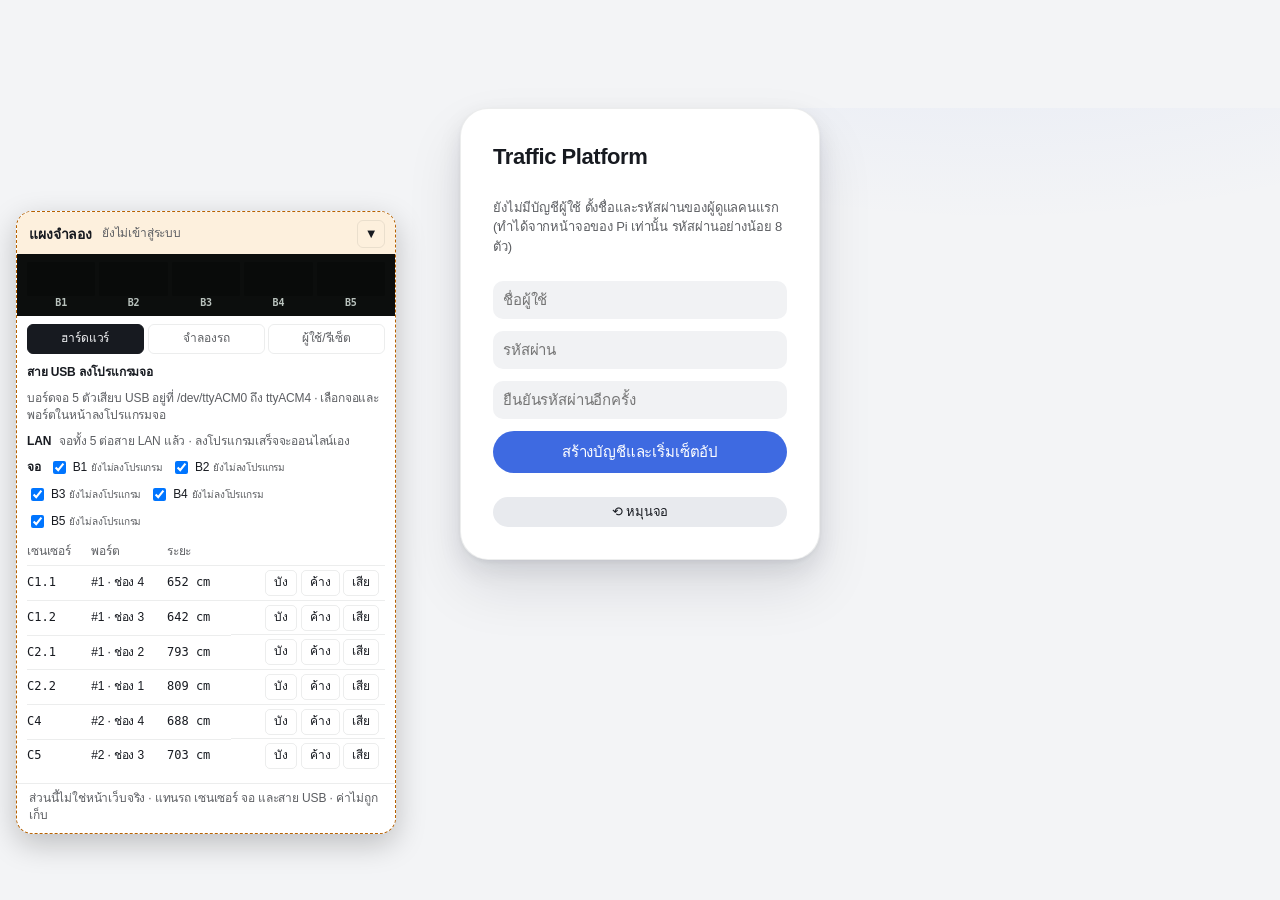
==== commit 9b866b96: "T3: lane 3 off, follow sensor C2.2 on lane 2, firmware t3-1.4.0 built - lane["follow_sensor"] (manua" ====
--- a/prototypes/t3-simulator.html
+++ b/prototypes/t3-simulator.html
@@ -1,7 +1,15 @@
-<!doctype html><html><head><meta charset=utf8><meta name=viewport content="width=device-width,initial-scale=1,viewport-fit=cover"><style>:root{color-scheme:light;box-sizing:border-box;padding-top:env(safe-area-inset-top,0px);padding-bottom:env(safe-area-inset-bottom,0px)}html{scroll-padding-top:env(safe-area-inset-top,0px)}body{margin:0;padding:0;font:14px -apple-system,BlinkMacSystemFont,sans-serif;background:#faf9f5;color:#141413}img{max-width:100%}[hidden]:not([hidden=until-found i]){display:none!important}</style></head><body>
+<!doctype html>
+<html lang="th">
+<head>
+<meta charset="utf-8">
+<meta name="viewport" content="width=device-width,initial-scale=1,viewport-fit=cover">
 <title>T3 Traffic Simulator</title>
 <meta name="description" content="Click-through demo of the T3 junction web UI with a simulated controller">
-<style>/* T3 Traffic Platform · minimal UI (system font, one accent, grouped lists) */
+<style>
+:root{color-scheme:light;box-sizing:border-box;padding-top:env(safe-area-inset-top,0px);padding-bottom:env(safe-area-inset-bottom,0px)}html{scroll-padding-top:env(safe-area-inset-top,0px)}body{margin:0;padding:0;font:14px -apple-system,BlinkMacSystemFont,sans-serif;background:#faf9f5;color:#141413}img{max-width:100%}[hidden]:not([hidden=until-found i]){display:none!important}
+</style>
+<style>
+/* T3 Traffic Platform · minimal UI (system font, one accent, grouped lists) */
 :root{
   --bg:#F5F5F7;--panel:#FFFFFF;--ink:#1D1D1F;--mut:#6E6E73;--faint:#AEAEB2;--line:#E5E5EA;--soft:#F2F2F7;--fill:#E8E8ED;
   --accent:#0071E3;--accentbg:#E8F1FC;--grn:#248A3D;--grnbg:#E7F4EA;--red:#D70015;--redbg:#FCEBEC;--amb:#B25000;--ambbg:#FDF1E4;
@@ -464,9 +472,9 @@
 .mapbox .stage{position:absolute;left:0;top:0;width:1000px;height:700px;transform-origin:0 0;transform-style:preserve-3d}
 .mapbox .stage svg.dmap{position:absolute;left:0;top:0;width:1000px;height:700px;border-radius:6px;box-shadow:0 30px 60px rgba(0,0,0,.25)}
 .bx{position:absolute;transform-style:preserve-3d}
-.bx .fc{position:absolute;background:var(--c);box-shadow:inset 0 0 0 var(--sw) var(--s)}
+.bx .fc{position:absolute;background:color-mix(in srgb,var(--c) var(--k,100%),#000);box-shadow:inset 0 0 0 var(--sw) var(--s)}
 .bx .fc.top{left:0;top:0;width:100%;height:100%;border-radius:var(--r,0)}
-.bx.cyl .sl{position:absolute;left:0;top:0;width:100%;height:100%;border-radius:50%;background:var(--c)}
+.bx.cyl .sl{position:absolute;left:0;top:0;width:100%;height:100%;border-radius:50%;background:color-mix(in srgb,var(--c) var(--k,100%),#000)}
 .bx.cyl .sl:last-child{box-shadow:inset 0 0 0 var(--sw) var(--s)}
 .mapbox.v3d .stage .wg,.mapbox.v3d .stage .wg:hover,.mapbox.v3d .stage .wg.dragging{transform-origin:0 0;
   transform:translateZ(calc(20px * var(--sc,1))) rotateZ(calc(-1 * var(--rz,0deg))) rotateX(calc(-1 * var(--tilt,0deg))) rotate(var(--rot,0deg)) scale(var(--sc,1)) translate(-50%,-50%)}
@@ -484,7 +492,7 @@
 .veh[data-lamp="r"] .lr{--c:#ff3b30}
 .veh[data-lamp="a"] .la{--c:#ffb340}
 .veh[data-lamp="g"] .lg{--c:#30d158}
-.veh[data-lamp="r"] .lr .fc,.veh[data-lamp="a"] .la .fc,.veh[data-lamp="g"] .lg .fc{filter:none!important;box-shadow:0 0 10px var(--c)}
+.veh[data-lamp="r"] .lr .fc,.veh[data-lamp="a"] .la .fc,.veh[data-lamp="g"] .lg .fc{--k:100%;box-shadow:0 0 10px var(--c)}
 .veh .mdl{position:absolute;left:0;top:0;transform-style:preserve-3d;transform:scale3d(1.3,1.3,1.3)}
 
 .flowcard{margin-top:24px}
@@ -611,6 +619,53 @@
 .wz-prog pre{max-height:140px;overflow:auto;font-size:12px;white-space:pre-wrap;margin:6px 0 0}
 .bar button{min-height:48px;padding:0 26px;font-size:16px}
 @media(max-width:560px){.wz-grid{grid-template-columns:repeat(5,1fr);gap:6px}.wz-d b{font-size:24px}.wz-hero,.wz-card{padding:22px}}
+
+/* admin test mode (sim.js) */
+#simbar{display:none;position:fixed;bottom:12px;right:16px;z-index:90;padding:6px 16px;border-radius:980px;background:#D92D20;color:#fff;font-size:13px;font-weight:600;box-shadow:0 4px 14px rgba(0,0,0,.25)}
+#simdock{display:none;position:fixed;left:0;top:70px;bottom:0;z-index:85;width:0}
+#simdock .sm-tab{position:absolute;left:0;top:40vh;width:34px;height:96px;padding:0;border-radius:0 12px 12px 0;writing-mode:vertical-rl;font-size:15px}
+#simdock.open .sm-tab{display:none}
+#simdock .sm-body{display:none;position:absolute;left:0;top:0;bottom:0;width:340px;overflow:auto;background:var(--panel);box-shadow:0 8px 30px rgba(0,0,0,.18);padding:16px 16px 24px;border-radius:0 16px 0 0}
+#simdock.open .sm-body{display:block}
+.sm-hd{display:flex;align-items:center;gap:8px;margin-bottom:12px}
+.sm-hd b{font-size:17px}
+.sm-x{margin-left:auto;width:36px;height:36px;min-height:0;padding:0;border-radius:50%;background:var(--fill);color:var(--ink);font-size:20px;line-height:1}
+.sm-warn{background:#FEF3F2;color:#B42318;border-radius:12px;padding:10px 12px;font-size:13px;margin-bottom:12px}
+.sm-step{display:flex;align-items:center;gap:10px;padding:10px 12px;border:1px solid var(--line);border-radius:14px;margin-bottom:8px}
+.sm-step.on{border-color:#22A559;background:rgba(34,165,89,.08)}
+.sm-n{flex:none;width:24px;height:24px;border-radius:50%;background:var(--fill);display:grid;place-items:center;font-size:12px;font-weight:700}
+.sm-step.on .sm-n{background:#22A559;color:#fff}
+.sm-st{flex:1;min-width:0;display:flex;flex-direction:column;gap:2px}
+.sm-st small{font-size:12px;color:var(--mut);line-height:1.35}
+.sm-tg{flex:none;min-width:64px;min-height:36px;padding:0 14px;font-size:14px}
+.sm-tg.on{background:var(--fill);color:var(--ink)}
+.sm-tg:disabled{opacity:.4;cursor:not-allowed}
+.sm-note{font-size:12px;color:var(--mut);margin:4px 2px 14px}
+.sm-sec{font-size:12px;font-weight:700;color:var(--mut);letter-spacing:.04em;margin:4px 2px 6px}
+.sm-l{border:1px solid var(--line);border-radius:14px;padding:10px 12px;margin-bottom:8px}
+.sm-h{display:flex;align-items:center;gap:8px;margin-bottom:6px}
+.sm-h b{font-size:14px}
+.sm-dot{flex:none;width:12px;height:12px;border-radius:50%;background:#98A2B3}
+.sm-dot.g{background:#22A559;box-shadow:0 0 0 3px rgba(34,165,89,.25)}
+.sm-dot.r{background:#D92D20}
+.sm-q{margin-left:auto;font-size:12px;color:var(--mut)}
+.sm-why{font-size:12px;color:#B42318;margin:-2px 0 6px 20px}
+.sm-s{display:flex;align-items:center;gap:6px;margin:6px 0 0}
+.sm-id{flex:none;width:36px;font-size:12px;color:var(--mut)}
+.sm-seg{display:flex;flex:1;background:var(--fill);border-radius:10px;padding:2px;gap:2px}
+.sm-seg button{flex:1;min-height:34px;padding:0 4px;font-size:13px;border-radius:8px;background:transparent;color:var(--ink)}
+.sm-seg button.on{background:var(--panel);box-shadow:0 1px 3px rgba(0,0,0,.15);font-weight:600}
+.sm-seg button.bad.on{background:#D92D20;color:#fff}
+.sm-go{flex:none;min-height:38px;padding:0 14px;font-size:14px;background:var(--accent,#0A84FF);color:#fff}
+
+/* Pi screen (html.lite, set by app.js on the kiosk / ARM browsers): no blur and no soft shadows over the map.
+   backdrop-filter and big blurred shadows are redrawn on every change under them and made the Pi screen slow. */
+.lite *,.lite *::backdrop{backdrop-filter:none!important;-webkit-backdrop-filter:none!important}
+.lite header,.lite .maptools label{background:var(--panel)}
+.lite .mapbox .stage svg.dmap{box-shadow:none}
+.lite .veh .fc{box-shadow:none!important}
+.lite button,.lite button:hover,.lite button:active{transition:none;filter:none}
+
 #simpanel{position:fixed;left:16px;bottom:calc(66px + env(safe-area-inset-bottom,0px));z-index:45;width:380px;max-width:calc(100% - 32px);max-height:calc(100% - 140px);display:flex;flex-direction:column;
   background:var(--panel);color:var(--ink);border:1.5px dashed var(--amb);border-radius:16px;box-shadow:0 10px 30px rgba(0,0,0,.22);font-size:13px;overflow:hidden}
 #simpanel.closed{width:auto;border-style:solid;box-shadow:0 4px 14px rgba(0,0,0,.2)}
@@ -619,7 +674,7 @@
 .sim-head{display:flex;align-items:center;gap:10px;padding:8px 10px 6px 12px;background:var(--ambbg)}
 .sim-head b{font-size:14px}.sim-head span{color:var(--mut);font-size:12px;margin-right:auto}
 .sim-x{background:transparent;color:var(--ink);border:1px solid var(--line);width:28px;height:28px!important;padding:0;border-radius:6px}
-.sim-disp{display:grid;grid-template-columns:repeat(7,1fr);gap:4px;padding:8px 10px;background:#0c0e0d}
+.sim-disp{display:grid;grid-template-columns:repeat(5,1fr);gap:4px;padding:8px 10px;background:#0c0e0d}
 .sim-disp figure{margin:0;display:flex;flex-direction:column;align-items:center;gap:2px}
 .sim-disp canvas{width:100%;aspect-ratio:2/1;border-radius:2px;display:block}
 .sim-disp figcaption{font:600 10px/1 "IBM Plex Mono",Consolas,monospace;color:#b9c2bd}
@@ -640,14 +695,22 @@
 .sim-row{display:flex;flex-wrap:wrap;gap:8px;align-items:center;font-size:12px}
 .sim-chk{display:inline-flex;gap:4px;align-items:center}
 @media (max-width:600px){#simpanel{left:8px;right:8px;width:auto;max-width:none}}
+
 </style>
+</head>
+<body>
 <div id="app"><p style="padding:24px">กำลังโหลด…</p></div>
 <dialog id="dlg"></dialog>
 <div id="pop" role="tooltip"></div>
 <div id="toast" role="status" aria-live="polite"></div>
-<script>window.__T3_EXAMPLE__ = {"junction_id": "T3", "junction_name": "แยกพิเศษหน้า pillar", "junction_type": "t3", "loop_hz": 20, "mqtt": {"broker": "10.77.0.1", "port": 1883, "keepalive_s": 30, "base_topic": "factory/trafficlight"}, "sensor_defaults": {"baudrate": 115200, "min_detect_cm": 30, "max_detect_cm": 190, "min_strength": 100, "debounce_ms": 200, "gap_hold_s": 1.2, "manual_gap_hold_s": 0.2, "offline_timeout_s": 2.0, "recover_stable_s": 1.0, "fresh_timeout_s": 0.5, "reopen_interval_s": 2.0}, "sensors": {"C1.1": {"port": "/dev/ttyUSB0"}, "C1.2": {"port": "/dev/ttyUSB1"}, "C2": {"port": "/dev/ttyUSB2"}, "C3": {"port": "/dev/ttyUSB3"}, "C4": {"port": "/dev/ttyUSB4"}, "C5": {"port": "/dev/ttyUSB5"}}, "hand": {"hold_s": 3.0, "grace_ms": 300, "confirm_show_s": 1.0, "rearm_clear_s": 0.5, "max_pending_per_lane": 1}, "timing": {"manual_clear_s": 3.0, "manual_max_pending": 1, "auto_clear_s": 4.0, "special_green_s": 3.0, "auto_ticket_expiry_s": 7.0, "switch_all_red_s": 1.0, "display_ack_timeout_s": 2.0, "display_link_timeout_s": 5.0, "display_fault_timeout_s": 6.0, "command_refresh_s": 1.0, "startup_min_s": 3.0}, "priority": {"auto_first": true}, "lanes": [{"id": 1, "name": "เลน 1 Auto", "type": "auto", "approach": "S", "near_sensor": "C1.1", "far_sensor": "C1.2", "display": 1, "enabled": true, "priority": 0, "green_frame": "GO"}, {"id": 2, "name": "เลน 2 Manual", "type": "manual", "approach": "S", "sensor": "C2", "display": 2, "enabled": true, "priority": 0, "green_frame": "GO"}, {"id": 3, "name": "เลน 3 Manual พิเศษ", "type": "special", "approach": "W", "sensor": "C3", "display": 3, "enabled": true, "priority": 0, "green_frame": "GO"}, {"id": 4, "name": "เลน 4 Manual", "type": "manual", "approach": "N", "sensor": "C4", "display": 4, "enabled": true, "priority": 0, "green_frame": "GO"}, {"id": 5, "name": "เลน 5 Manual พิเศษ", "type": "special", "approach": "N", "sensor": "C5", "display": 5, "enabled": true, "priority": 0, "green_frame": "GO"}], "display_ip_base": 30, "displays": {"1": {"ip": "10.77.0.31"}, "2": {"ip": "10.77.0.32"}, "3": {"ip": "10.77.0.33"}, "4": {"ip": "10.77.0.34"}, "5": {"ip": "10.77.0.35"}}, "frames": {"enabled_reserve": []}, "ota": {"port": 65280, "password": "change-me"}, "web": {"bind": "0.0.0.0", "port": 8080, "session_hours": 8}, "log": {"directory": "/var/log/trafficlight", "rotation": "100 MB", "retention": "7 days", "level": "INFO", "sensor_sample_interval_s": 1.0}};
-window.__T3_MAP__ = "<svg xmlns=\"http://www.w3.org/2000/svg\" viewBox=\"20 10 840 585\" role=\"img\" aria-label=\"แผนที่พื้นหลังแยก T3: 5 เลน กล่องควบคุม A ข้าง pillar และตำแหน่งติดตั้งเซนเซอร์\">\n<defs>\n<marker id=\"a1m\" viewBox=\"0 0 10 10\" refX=\"8\" refY=\"5\" markerWidth=\"7\" markerHeight=\"7\" orient=\"auto\"><path d=\"M0 0L10 5L0 10z\" class=\"ahm\"/></marker>\n</defs>\n<!-- lanes -->\n<rect x=\"400\" y=\"20\" width=\"360\" height=\"560\" class=\"fs\"/>\n<rect x=\"30\" y=\"250\" width=\"370\" height=\"90\" class=\"fs\"/>\n<rect x=\"400\" y=\"250\" width=\"360\" height=\"90\" class=\"fh\" opacity=\".28\"/>\n<line x1=\"400\" y1=\"20\" x2=\"400\" y2=\"250\" class=\"lm\"/><line x1=\"400\" y1=\"340\" x2=\"400\" y2=\"580\" class=\"lm\"/>\n<line x1=\"520\" y1=\"20\" x2=\"520\" y2=\"580\" class=\"ll\" stroke-dasharray=\"6 6\"/>\n<line x1=\"640\" y1=\"20\" x2=\"640\" y2=\"580\" class=\"ll\" stroke-dasharray=\"6 6\"/>\n<line x1=\"760\" y1=\"20\" x2=\"760\" y2=\"580\" class=\"lm\"/>\n<line x1=\"30\" y1=\"250\" x2=\"400\" y2=\"250\" class=\"lm\"/><line x1=\"30\" y1=\"340\" x2=\"400\" y2=\"340\" class=\"lm\"/>\n<text x=\"752\" y=\"334\" text-anchor=\"end\" class=\"tm\" font-size=\"12\" letter-spacing=\"2\">พื้นที่แยก</text>\n<!-- pillar & A -->\n<rect x=\"250\" y=\"340\" width=\"150\" height=\"80\" class=\"fh\" opacity=\".35\"/>\n<text x=\"325\" y=\"408\" text-anchor=\"middle\" class=\"tm\" font-size=\"12\">pillar</text>\n<rect x=\"342\" y=\"346\" width=\"44\" height=\"34\" class=\"fi\"/>\n<text x=\"364\" y=\"369\" text-anchor=\"middle\" class=\"fb\" font-size=\"16\" font-weight=\"600\" style=\"fill:var(--bg)\">A</text>\n<text x=\"240\" y=\"370\" text-anchor=\"end\" class=\"tm\" font-size=\"12\">กล่องควบคุม</text>\n<!-- flow arrows -->\n<g stroke-width=\"3\">\n<line x1=\"50\" y1=\"295\" x2=\"120\" y2=\"295\" class=\"lm\" marker-end=\"url(#a1m)\"/>\n<line x1=\"460\" y1=\"575\" x2=\"460\" y2=\"520\" class=\"lm\" marker-end=\"url(#a1m)\"/>\n<line x1=\"580\" y1=\"575\" x2=\"580\" y2=\"520\" class=\"lm\" marker-end=\"url(#a1m)\"/>\n<line x1=\"600\" y1=\"25\" x2=\"600\" y2=\"80\" class=\"lm\" marker-end=\"url(#a1m)\"/>\n<line x1=\"700\" y1=\"25\" x2=\"700\" y2=\"80\" class=\"lm\" marker-end=\"url(#a1m)\"/>\n<line x1=\"790\" y1=\"200\" x2=\"850\" y2=\"200\" class=\"lm\" marker-end=\"url(#a1m)\"/>\n<line x1=\"790\" y1=\"390\" x2=\"850\" y2=\"390\" class=\"lm\" marker-end=\"url(#a1m)\"/>\n</g>\n<text x=\"820\" y=\"185\" text-anchor=\"middle\" class=\"tm\" font-size=\"12\">ทางออก</text>\n<!-- lane labels -->\n<g font-size=\"15\" font-weight=\"600\" class=\"t\">\n<text x=\"140\" y=\"240\">เลน 3</text>\n<text x=\"436\" y=\"560\" text-anchor=\"end\">เลน 2</text>\n<text x=\"620\" y=\"560\">เลน 1</text>\n<text x=\"590\" y=\"45\" text-anchor=\"end\">เลน 4</text>\n<text x=\"712\" y=\"45\">เลน 5</text>\n</g>\n<!-- sensors: squares ink; ToF side-mounted: circles cyan -->\n<g font-size=\"12\" font-family=\"IBM Plex Mono, monospace\">\n<rect x=\"444\" y=\"400\" width=\"32\" height=\"22\" class=\"box\"/><text x=\"460\" y=\"416\" text-anchor=\"middle\" class=\"tn\">C2</text>\n<rect x=\"556\" y=\"400\" width=\"48\" height=\"22\" class=\"box\"/><text x=\"580\" y=\"416\" text-anchor=\"middle\" class=\"tn\">C1.1</text>\n<rect x=\"556\" y=\"480\" width=\"48\" height=\"22\" class=\"box\"/><text x=\"580\" y=\"496\" text-anchor=\"middle\" class=\"tn\">C1.2</text>\n<rect x=\"584\" y=\"168\" width=\"32\" height=\"22\" class=\"box\"/><text x=\"600\" y=\"184\" text-anchor=\"middle\" class=\"tn\">C4</text>\n<circle cx=\"360\" cy=\"325\" r=\"13\" class=\"fp sc\" stroke-width=\"2.5\"/><text x=\"360\" y=\"329\" text-anchor=\"middle\" class=\"tc\" font-weight=\"600\">C3</text>\n<circle cx=\"640\" cy=\"183\" r=\"13\" class=\"fp sc\" stroke-width=\"2.5\"/><text x=\"640\" y=\"187\" text-anchor=\"middle\" class=\"tc\" font-weight=\"600\">C5</text>\n</g>\n<line x1=\"580\" y1=\"422\" x2=\"580\" y2=\"480\" class=\"lm\" stroke-dasharray=\"3 4\"/>\n<text x=\"612\" y=\"455\" class=\"tm\" font-size=\"12\">14 m สาย</text>\n</svg>";</script>
-<script>/* Turn the whole page 180 degrees for a touch screen mounted upside down (its own menu cannot flip).
+<script>
+window.__T3_EXAMPLE__ = {"junction_id": "T3", "junction_name": "แยกพิเศษหน้า pillar", "junction_type": "t3", "loop_hz": 20, "mqtt": {"broker": "10.77.0.1", "port": 1883, "keepalive_s": 30, "base_topic": "factory/trafficlight"}, "sensor_defaults": {"baudrate": 115200, "min_detect_cm": 30, "max_detect_cm": 190, "min_strength": 100, "debounce_ms": 200, "gap_hold_s": 1.2, "offline_timeout_s": 2.0, "recover_stable_s": 1.0, "fresh_timeout_s": 0.5, "reopen_interval_s": 2.0}, "sensors": {"C1.1": {"port": "/dev/ttyUSB0"}, "C1.2": {"port": "/dev/ttyUSB1"}, "C2": {"port": "/dev/ttyUSB2"}, "C3": {"port": "/dev/ttyUSB3"}, "C4": {"port": "/dev/ttyUSB4"}, "C5": {"port": "/dev/ttyUSB5"}}, "hand": {"hold_s": 3.0, "grace_ms": 300, "confirm_show_s": 1.0, "rearm_clear_s": 0.5, "max_pending_per_lane": 1}, "timing": {"manual_clear_s": 3.0, "manual_max_pending": 1, "auto_clear_s": 4.0, "special_green_s": 3.0, "auto_ticket_expiry_s": 7.0, "switch_all_red_s": 1.0, "display_ack_timeout_s": 2.0, "display_link_timeout_s": 5.0, "display_fault_timeout_s": 6.0, "command_refresh_s": 1.0, "startup_min_s": 3.0}, "priority": {"auto_first": true}, "lanes": [{"id": 1, "name": "เลน 1 Auto", "type": "auto", "approach": "S", "near_sensor": "C1.1", "far_sensor": "C1.2", "display": 1, "enabled": true, "priority": 0, "green_frame": "GO"}, {"id": 2, "name": "เลน 2 Manual", "type": "manual", "approach": "S", "sensor": "C2", "display": 2, "enabled": true, "priority": 0, "green_frame": "GO"}, {"id": 3, "name": "เลน 3 Manual พิเศษ", "type": "special", "approach": "W", "sensor": "C3", "display": 3, "enabled": true, "priority": 0, "green_frame": "GO"}, {"id": 4, "name": "เลน 4 Manual", "type": "manual", "approach": "N", "sensor": "C4", "display": 4, "enabled": true, "priority": 0, "green_frame": "GO"}, {"id": 5, "name": "เลน 5 Manual พิเศษ", "type": "special", "approach": "N", "sensor": "C5", "display": 5, "enabled": true, "priority": 0, "green_frame": "GO"}], "display_ip_base": 30, "displays": {"1": {"ip": "10.77.0.31"}, "2": {"ip": "10.77.0.32"}, "3": {"ip": "10.77.0.33"}, "4": {"ip": "10.77.0.34"}, "5": {"ip": "10.77.0.35"}}, "frames": {"enabled_reserve": []}, "ota": {"port": 65280, "password": "change-me"}, "web": {"bind": "0.0.0.0", "port": 8080, "session_hours": 8, "flow_gap_s": 5, "flow_save_s": 30}, "log": {"directory": "/var/log/trafficlight", "rotation": "100 MB", "retention": "7 days", "level": "INFO", "sensor_sample_interval_s": 1.0}};
+window.__T3_DEFAULTS__ = {"junction_id": "T3", "junction_name": "", "junction_type": "t3", "loop_hz": 20, "mqtt": {"broker": "10.77.0.1", "port": 1883, "keepalive_s": 30, "base_topic": "factory/trafficlight"}, "sensor_defaults": {"baudrate": 115200, "min_detect_cm": 30, "max_detect_cm": 190, "min_strength": 100, "debounce_ms": 200, "gap_hold_s": 1.2, "manual_gap_hold_s": 0.2, "offline_timeout_s": 2.0, "recover_stable_s": 1.0, "fresh_timeout_s": 0.5, "reopen_interval_s": 2.0}, "sensors": {}, "hand": {"hold_s": 3.0, "grace_ms": 300, "confirm_show_s": 1.0, "rearm_clear_s": 0.5, "max_pending_per_lane": 1}, "timing": {"manual_clear_s": 3.0, "manual_max_pending": 1, "auto_clear_s": 4.0, "special_green_s": 3.0, "auto_ticket_expiry_s": 7.0, "min_green_s": 2.0, "auto_far_merge_s": 3.0, "follow_max_per_round": 2, "follow_merge_s": 3.0, "follow_arrive_s": 7.0, "switch_all_red_s": 1.0, "display_ack_timeout_s": 2.0, "display_link_timeout_s": 5.0, "display_fault_timeout_s": 6.0, "command_refresh_s": 1.0, "startup_min_s": 3.0}, "priority": {"auto_first": true}, "lanes": [], "display_ip_base": 30, "displays": {}, "frames": {"enabled_reserve": []}, "ota": {"port": 65280, "password": "change-me"}, "sim": {"user": "admin", "max_s": 1800, "pulse_s": 1.5}, "setup": {"display_count": 5, "firmware_dir": "firmware/t3", "esptool": ["python3", "-m", "esptool"], "chip": "esp32s3", "baud": 460800, "write_cmd": "write-flash", "flash_args": ["--flash-mode", "keep", "--flash-freq", "keep", "--flash-size", "keep"], "files": [["0x0", "bootloader.bin"], ["0x8000", "partitions.bin"], ["0xe000", "boot_app0.bin"], ["0x10000", "firmware.bin"]], "timeout_s": 240, "skip_labels": ["1a86"], "log_lines": 30}, "web": {"bind": "0.0.0.0", "port": 8080, "session_hours": 8, "flow_gap_s": 5, "flow_save_s": 30}, "log": {"directory": "/var/log/trafficlight", "rotation": "100 MB", "retention": "7 days", "level": "INFO", "sensor_sample_interval_s": 1.0}};
+window.__T3_FW__ = "t3-1.4.0";
+window.__T3_MAP__ = "<svg xmlns=\"http://www.w3.org/2000/svg\" viewBox=\"20 10 840 585\" role=\"img\" aria-label=\"แผนที่พื้นหลังแยก T3: 5 เลน กล่องควบคุม A ข้าง pillar และตำแหน่งติดตั้งเซนเซอร์\" xmlns:c2pa=\"http://c2pa.org/manifest\"><metadata><c2pa:manifest>[base64]/dgmwaiw+C0UNQqt5DU7rwGksTyIUS+PEdJ/[base64]/Ea9lbxvLnfKS5pp/vUAAACAY2JvcqVjYWxnZnNoYTI1NmNwYWRMAAAAAAAAAAAAAAAAZGhhc2hYIKRGsQY/[base64]//YO24Oa7bn4uxoipa788JoHdUZGcM7t6iY3VybHgpc2VsZiNqdW1iZj1jMnBhLmFzc2VydGlvbnMvYzJwYS5oYXNoLmRhdGFkaGFzaFgg2Zhs8e9RSbNyPcMa87F/[base64]/[base64]/3cyjxFA3Qo5S46fX0/ihY0VZ7mfb9KF703t5OjWDBWMA4GA1UdDwEB/wQEAwIHgDAVBgNVHSUEDjAMBgorBgEEAYPoXgIBMAwGA1UdEwEB/wQCMAAwHwYDVR0jBBgwFoAUzlHiBIFOZFsj+OPEz5o+nMHXXMIwCgYIKoZIzj0EAwMDZwAwZAIwMXMdFJ4BetLLVY7ORuE9noqbbAZOZn/aArXyTwFAZfKrPzxF2vPoJNf1+UCdg1XGAjBwX1zd9WGqYkqmL5SFqw1QySjr1zJfpJM9+1rdDwSPLMOPOjKuiXjoU/[base64]/AfVVVhIu4SntOJCwhWMa38l/iAbex5wQ2PPYoDDR7T4y+Y=</c2pa:manifest></metadata>\n<defs>\n<marker id=\"a1m\" viewBox=\"0 0 10 10\" refX=\"8\" refY=\"5\" markerWidth=\"7\" markerHeight=\"7\" orient=\"auto\"><path d=\"M0 0L10 5L0 10z\" class=\"ahm\"/></marker>\n</defs>\n<!-- lanes -->\n<rect x=\"400\" y=\"20\" width=\"360\" height=\"560\" class=\"fs\"/>\n<rect x=\"30\" y=\"250\" width=\"370\" height=\"90\" class=\"fs\"/>\n<rect x=\"400\" y=\"250\" width=\"360\" height=\"90\" class=\"fh\" opacity=\".28\"/>\n<line x1=\"400\" y1=\"20\" x2=\"400\" y2=\"250\" class=\"lm\"/><line x1=\"400\" y1=\"340\" x2=\"400\" y2=\"580\" class=\"lm\"/>\n<line x1=\"520\" y1=\"20\" x2=\"520\" y2=\"580\" class=\"ll\" stroke-dasharray=\"6 6\"/>\n<line x1=\"640\" y1=\"20\" x2=\"640\" y2=\"580\" class=\"ll\" stroke-dasharray=\"6 6\"/>\n<line x1=\"760\" y1=\"20\" x2=\"760\" y2=\"580\" class=\"lm\"/>\n<line x1=\"30\" y1=\"250\" x2=\"400\" y2=\"250\" class=\"lm\"/><line x1=\"30\" y1=\"340\" x2=\"400\" y2=\"340\" class=\"lm\"/>\n<text x=\"752\" y=\"334\" text-anchor=\"end\" class=\"tm\" font-size=\"12\" letter-spacing=\"2\">พื้นที่แยก</text>\n<!-- pillar & A -->\n<rect x=\"250\" y=\"340\" width=\"150\" height=\"80\" class=\"fh\" opacity=\".35\"/>\n<text x=\"325\" y=\"408\" text-anchor=\"middle\" class=\"tm\" font-size=\"12\">pillar</text>\n<rect x=\"342\" y=\"346\" width=\"44\" height=\"34\" class=\"fi\"/>\n<text x=\"364\" y=\"369\" text-anchor=\"middle\" class=\"fb\" font-size=\"16\" font-weight=\"600\" style=\"fill:var(--bg)\">A</text>\n<text x=\"240\" y=\"370\" text-anchor=\"end\" class=\"tm\" font-size=\"12\">กล่องควบคุม</text>\n<!-- flow arrows -->\n<g stroke-width=\"3\">\n<line x1=\"50\" y1=\"295\" x2=\"120\" y2=\"295\" class=\"lm\" marker-end=\"url(#a1m)\"/>\n<line x1=\"460\" y1=\"575\" x2=\"460\" y2=\"520\" class=\"lm\" marker-end=\"url(#a1m)\"/>\n<line x1=\"580\" y1=\"575\" x2=\"580\" y2=\"520\" class=\"lm\" marker-end=\"url(#a1m)\"/>\n<line x1=\"600\" y1=\"25\" x2=\"600\" y2=\"80\" class=\"lm\" marker-end=\"url(#a1m)\"/>\n<line x1=\"700\" y1=\"25\" x2=\"700\" y2=\"80\" class=\"lm\" marker-end=\"url(#a1m)\"/>\n<line x1=\"790\" y1=\"200\" x2=\"850\" y2=\"200\" class=\"lm\" marker-end=\"url(#a1m)\"/>\n<line x1=\"790\" y1=\"390\" x2=\"850\" y2=\"390\" class=\"lm\" marker-end=\"url(#a1m)\"/>\n</g>\n<text x=\"820\" y=\"185\" text-anchor=\"middle\" class=\"tm\" font-size=\"12\">ทางออก</text>\n<!-- lane labels -->\n<g font-size=\"15\" font-weight=\"600\" class=\"t\">\n<text x=\"140\" y=\"240\">เลน 3</text>\n<text x=\"436\" y=\"560\" text-anchor=\"end\">เลน 2</text>\n<text x=\"620\" y=\"560\">เลน 1</text>\n<text x=\"590\" y=\"45\" text-anchor=\"end\">เลน 4</text>\n<text x=\"712\" y=\"45\">เลน 5</text>\n</g>\n<!-- sensors: squares ink; ToF side-mounted: circles cyan -->\n<g font-size=\"12\" font-family=\"IBM Plex Mono, monospace\">\n<rect x=\"444\" y=\"400\" width=\"32\" height=\"22\" class=\"box\"/><text x=\"460\" y=\"416\" text-anchor=\"middle\" class=\"tn\">C2</text>\n<rect x=\"556\" y=\"400\" width=\"48\" height=\"22\" class=\"box\"/><text x=\"580\" y=\"416\" text-anchor=\"middle\" class=\"tn\">C1.1</text>\n<rect x=\"556\" y=\"480\" width=\"48\" height=\"22\" class=\"box\"/><text x=\"580\" y=\"496\" text-anchor=\"middle\" class=\"tn\">C1.2</text>\n<rect x=\"584\" y=\"168\" width=\"32\" height=\"22\" class=\"box\"/><text x=\"600\" y=\"184\" text-anchor=\"middle\" class=\"tn\">C4</text>\n<circle cx=\"360\" cy=\"325\" r=\"13\" class=\"fp sc\" stroke-width=\"2.5\"/><text x=\"360\" y=\"329\" text-anchor=\"middle\" class=\"tc\" font-weight=\"600\">C3</text>\n<circle cx=\"640\" cy=\"183\" r=\"13\" class=\"fp sc\" stroke-width=\"2.5\"/><text x=\"640\" y=\"187\" text-anchor=\"middle\" class=\"tc\" font-weight=\"600\">C5</text>\n</g>\n<line x1=\"580\" y1=\"422\" x2=\"580\" y2=\"480\" class=\"lm\" stroke-dasharray=\"3 4\"/>\n<text x=\"612\" y=\"455\" class=\"tm\" font-size=\"12\">14 m สาย</text>\n</svg>";
+</script>
+<script>
+/* Turn the whole page 180 degrees for a touch screen mounted upside down (its own menu cannot flip).
  * Per browser only: kept in localStorage "tl_rot"; ?rot=180 turns it on, ?rot=0 off; any element with
  * data-rotscreen toggles it. Touch still hits the right button because the browser hit-tests the turned page.
  *
@@ -718,9 +781,14 @@
   apply();
   window.T3Rotate = {toggle: toggle, isOn: function () { return on; }};
 })();
+
 </script>
-<script>// 64x32 HUB75 frame renderer (same pixels as esp32_display_t3/src/main.cpp).
+<script>
+// 64x32 HUB75 frame renderer (same pixels as esp32_display_t3/src/main.cpp).
 (function () {
+  // ARROW_BITMAP_BEGIN (generated by tools/arrow_design.py)
+  var ARROW_BITMAP = ['[base64]','[base64]','[base64]','[base64]','[base64]','[base64]','[base64]','[base64]','[base64]','[base64]','[base64]','[base64]','[base64]','[base64]','[base64]','[base64]','[base64]','[base64]','[base64]','[base64]','[base64]','[base64]','[base64]','[base64]','[base64]','[base64]','[base64]','[base64]','[base64]','[base64]','[base64]'];
+  // ARROW_BITMAP_END
   var F = {'A':'01110100011000111111100011000110001','B':'11110100011000111110100011000111110','C':'01110100011000010000100001000101110','D':'11110100011000110001100011000111110','E':'11111100001000011110100001000011111','F':'11111100001000011110100001000010000','G':'01110100011000010111100011000101111','H':'10001100011000111111100011000110001','I':'01110001000010000100001000010001110','K':'10001100101010011000101001001010001','L':'10000100001000010000100001000011111','M':'10001110111010110101100011000110001','N':'10001110011010110011100011000110001','O':'01110100011000110001100011000101110','P':'11110100011000111110100001000010000','R':'11110100011000111110101001001010001','S':'01111100001000001110000010000111110','T':'11111001000010000100001000010000100','U':'10001100011000110001100011000101110','W':'10001100011000110101101011010101010','0':'01110100011001110101110011000101110','1':'00100011000010000100001000010001110','2':'01110100010000100010001000100011111','3':'11110000010000101110000010000111110','4':'00010001100101010010111110001000010','5':'11111100001111000001000011000101110','6':'00110010001000011110100011000101110','7':'11111000010001000100010000100001000','8':'01110100011000101110100011000101110','9':'01110100011000101111000010001001100','/':'00001000100001000100010000100010000','.':'00000000000000000000000000110001100','-':'00000000000000011111000000000000000',' ':'00000000000000000000000000000000000'};
   var C = {R: '#ff2a1c', G: '#1fd23f', Y: '#ffd000', W: '#f3f2ea', B: '#12bfff', D: '#23323a', DW: '#3a3a35'};
 
@@ -738,30 +806,29 @@
     function bigArrow() { for (var y = 2; y <= 15; y++) { var hw = y - 2; for (var x = 31 - hw; x <= 32 + hw; x++) set(x, y, C.G); } for (y = 16; y <= 29; y++) for (x = 28; x <= 35; x++) set(x, y, C.G); }
     function smallArrow() { for (var y = 3; y <= 15; y++) { var hw = y - 3; for (var x = 14 - hw; x <= 15 + hw; x++) set(x, y, C.G); } for (y = 16; y <= 29; y++) for (x = 11; x <= 18; x++) set(x, y, C.G); }
     function side(mir) { function p(x, y) { set(mir ? 63 - x : x, y, C.G); } for (var y = 12; y <= 19; y++) for (var x = 6; x <= 39; x++) p(x, y); for (x = 40; x <= 55; x++) { var k = 55 - x; for (y = Math.max(1, 15 - k); y <= Math.min(30, 16 + k); y++) p(x, y); } }
-    // combined green arrows F28-F31: mirrors arrowLit()/renderArrow() in esp32_display_t3/src/main.cpp
-    var AW = 3.5;
-    function strokeHit(x, y, x1, y1, x2, y2) { return seg(x, y, x1, y1, x2, y2) <= AW; }
-    function triHit(x, y, ax, ay, bx, by, cx, cy) { var d1 = (x - bx) * (ay - by) - (ax - bx) * (y - by), d2 = (x - cx) * (by - cy) - (bx - cx) * (y - cy), d3 = (x - ax) * (cy - ay) - (cx - ax) * (y - ay); var neg = d1 < 0 || d2 < 0 || d3 < 0, pos = d1 > 0 || d2 > 0 || d3 > 0; return !(neg && pos); }
-    function curveHit(x, y, x0, y0, x1, y1, x2, y2) { var px0 = x0, py0 = y0; for (var i = 1; i <= 12; i++) { var t = i / 12, u = 1 - t; var qx = u * u * x0 + 2 * u * t * x1 + t * t * x2, qy = u * u * y0 + 2 * u * t * y1 + t * t * y2; if (strokeHit(x, y, px0, py0, qx, qy)) return true; px0 = qx; py0 = qy; } return false; }
-    function arrowLit(kind, x, y) {
-      if (kind === 0) { if (strokeHit(x, y, 20, 31, 20, 9) || triHit(x, y, 20, 1, 12, 9, 28, 9)) return true; if (curveHit(x, y, 20, 26, 20, 14, 40, 11)) return true; return triHit(x, y, 52, 11, 40, 4, 40, 18); }
-      if (strokeHit(x, y, 16, 15, 48, 15)) return true;
-      if (triHit(x, y, 4, 15, 16, 7, 16, 23) || triHit(x, y, 60, 15, 48, 7, 48, 23)) return true;
-      if (kind === 1) return strokeHit(x, y, 32, 31, 32, 15);
-      if (strokeHit(x, y, 32, 31, 32, 9)) return true;
-      return triHit(x, y, 32, 1, 24, 9, 40, 9);
-    }
-    function renderArrow(kind, mir) { for (var y = 0; y < 32; y++) for (var x = 0; x < 64; x++) if (arrowLit(kind, mir ? 63 - x + 0.5 : x + 0.5, y + 0.5)) set(x, y, C.G); }
-    function ring(n, dot, check) { var cx = 15.5, cy = 16; each(function (x, y, px, py) { var d = Math.hypot(px - cx, py - cy); if (d >= 9.3 && d < 12.6) { var v = ang(px - cx, py - cy); if (v % 120 < 7 || v % 120 > 113) return; set(x, y, Math.floor(v / 120) < n ? C.B : C.D); } else if (dot && d <= 2.7) set(x, y, C.B); if (check && (seg(px, py, cx - 4.5, cy + 0.5, cx - 1.5, cy + 3.8) < 1.3 || seg(px, py, cx - 1.5, cy + 3.8, cx + 4.8, cy - 3.6) < 1.3)) set(x, y, C.W); }); }
+    // combined green arrows F28-F31 (design "D"): mirrors renderArrow() in esp32_display_t3/src/main.cpp
+    function renderArrow(kind, mir) {
+      function ap(x, y) { set(mir ? 63 - x : x, y, C.G); }
+      function r(x0, y0, x1, y1) { for (var y = y0; y <= y1; y++) for (var x = x0; x <= x1; x++) ap(x, y); }
+      function up(cx, tip, h) { for (var k = 0; k < h; k++) r(cx - k, tip + k, cx + 1 + k, tip + k); }
+      function rt(tip, cy, h) { for (var k = 0; k < h; k++) r(tip - k, cy - k, tip - k, cy + 1 + k); }
+      function lt(tip, cy, h) { for (var k = 0; k < h; k++) r(tip + k, cy - k, tip + k, cy + 1 + k); }
+      if (kind === 0) { up(23, 0, 9); r(21, 9, 26, 29); r(27, 19, 39, 24); rt(47, 21, 9); }
+      else if (kind === 1) { r(29, 10, 34, 27); r(16, 10, 47, 15); lt(8, 12, 9); rt(55, 12, 9); }
+      else { up(31, 1, 9); r(29, 10, 34, 30); r(16, 19, 47, 24); lt(8, 21, 9); rt(55, 21, 9); }
+    }
+    // hand progress ring: 2 segments (t3-1.4.0, HOLD -> 1/2 -> OK)
+    function ring(n, dot, check) { var cx = 15.5, cy = 16, sg = 180; each(function (x, y, px, py) { var d = Math.hypot(px - cx, py - cy); if (d >= 9.3 && d < 12.6) { var v = ang(px - cx, py - cy); if (v % sg < 7 || v % sg > sg - 7) return; set(x, y, Math.floor(v / sg) < n ? C.B : C.D); } else if (dot && d <= 2.7) set(x, y, C.B); if (check && (seg(px, py, cx - 4.5, cy + 0.5, cx - 1.5, cy + 3.8) < 1.3 || seg(px, py, cx - 1.5, cy + 3.8, cx + 4.8, cy - 3.6) < 1.3)) set(x, y, C.W); }); }
     switch (f) {
       case 'START': border(); var sx = 18, sy = 16.5; each(function (x, y, px, py) { var d = Math.hypot(px - sx, py - sy), v = ang(px - sx, py - sy); if (d >= 7 && d < 9.6 && v > 38 && v < 322) set(x, y, C.W); if (Math.abs(px - sx) < 1.3 && py > sy - 10.5 && py < sy - 1) set(x, y, C.W); }); [34, 42, 50].forEach(function (x0, i) { for (var y = 15; y < 18; y++) for (var x = x0; x < x0 + 3; x++) set(x, y, i < 2 ? C.W : C.DW); }); break;
       case 'REBOOT': border(); var rx = 32, ry = 16.5; each(function (x, y, px, py) { var d = Math.hypot(px - rx, py - ry); if (d >= 8 && d < 10.6 && ang(px - rx, py - ry) >= 40) set(x, y, C.W); var tx = rx + 5, ty = ry - 9.3, bx = rx - 1; if (px >= bx && px <= tx && Math.abs(py - ty) <= 5.2 * (tx - px) / (tx - bx)) set(x, y, C.W); }); break;
       case 'LINKWAIT': border(); ctext('LINK', 7, C.W); ctext('WAIT', 18, C.W); break;
       case 'GO': bigArrow(); break;
       case 'HOLD': ring(0, true, false); ctext('HOLD', 12, C.W, 1, 31, 33); break;
-      case 'HAND1': ring(1, true, false); text('1/3', 31, 9, C.W, 2, 1); break;
-      case 'HAND2': ring(2, true, false); text('2/3', 31, 9, C.W, 2, 1); break;
-      case 'HANDOK': ring(3, false, true); text('OK', 37, 9, C.W, 2, 2); break;
+      case 'HAND1': ring(1, true, false); text('1/2', 31, 9, C.W, 2, 1); break;
+      case 'HAND2': ring(2, true, false); text('2/2', 31, 9, C.W, 2, 1); break;
+      case 'HANDOK': ring(2, false, true); text('OK', 37, 9, C.W, 2, 2); break;
+      case 'STOP': bigX(); if (a === 'Q') each(function (x, y, px, py) { if (Math.hypot(px - 57, py - 25) <= 3.8) set(x, y, C.B); }); break;
       case 'SENSOR': border(); ctext('SENSOR', 3, C.W); ctext(String(a || '?'), 12, C.W); ctext('BROKEN', 21, C.W); break;
       case 'LINKLOST': border(); ctext('LINK', 7, C.W); ctext('LOST', 18, C.W); break;
       case 'LINKOK': border(); ctext('LINK', 7, C.W); ctext('OK', 18, C.W); break;
@@ -771,13 +838,14 @@
       case 'STOPHINT': bigX(); each(function (x, y, px, py) { if (x < 48 || y < 18) return; var d = Math.hypot(px - 56, py - 25); if (d < 1.6 || (d >= 3.6 && d < 5)) set(x, y, C.B); }); break;
       case 'TEST': for (var tx = 0; tx < 64; tx++) { set(tx, 0, C.B); set(tx, 31, C.B); } for (var ty = 0; ty < 32; ty++) { set(0, ty, C.B); set(63, ty, C.B); } ctext('TEST', 4, C.W, 2); ctext(String(a || ''), 22, C.B); break;
       case 'ALLSTOP': border(2); bigX(); break;
-      case 'CAUTION': for (var y5 = 2; y5 <= 29; y5++) { var hw5 = Math.floor((y5 - 2) * 15 / 27); for (var x5 = 31 - hw5; x5 <= 32 + hw5; x5++) set(x5, y5, C.Y); } break;
+      case 'CAUTION': for (var y5 = 2; y5 <= 29; y5++) { var hw5 = Math.floor((y5 - 2) * 15 / 27); for (var x5 = 31 - hw5; x5 <= 32 + hw5; x5++) set(x5, y5, C.Y); } for (var y6 = 10; y6 <= 26; y6++) if (y6 <= 20 || y6 >= 23) for (var x6 = 30; x6 <= 33; x6++) delete m[x6 + ',' + y6]; break;
       case 'LEFT': side(true); break;
       case 'RIGHT': side(false); break;
       case 'GO_RIGHT': renderArrow(0, false); break;
       case 'GO_LEFT': renderArrow(0, true); break;
       case 'LEFT_RIGHT': renderArrow(1, false); break;
       case 'GO_3WAY': renderArrow(2, false); break;
+      case 'ARROW': var am = parseInt(a, 10); if (!(am >= 1 && am <= 31)) { bigX(); break; } var ab = ARROW_BITMAP[am - 1]; for (var ay = 0; ay < 32; ay++) { var hi = parseInt(ab.substr(ay * 16, 8), 16), lo = parseInt(ab.substr(ay * 16 + 8, 8), 16); for (var ax = 0; ax < 64; ax++) if (((ax < 32 ? lo : hi) >>> (ax & 31)) & 1) set(ax, ay, C.G); } break;
       case 'GO_N': smallArrow(); ctext(String(a || 3).charAt(0), 5, C.W, 3, 30, 34); break;
       case 'STOP_N': for (var yy = 0; yy < 24; yy++) for (var xx = 0; xx < 24; xx++) { if (Math.abs(xx - yy) <= 3 || Math.abs(xx + yy - 23) <= 3) set(4 + xx, 4 + yy, C.R); } ctext(String(a || 3).charAt(0), 5, C.W, 3, 30, 34); break;
       default: bigX();
@@ -800,41 +868,65 @@
       ctx.fill();
     }
   };
-  window.GREEN_FRAMES = {GO: 1, LEFT: 1, RIGHT: 1, GO_N: 1, GO_RIGHT: 1, GO_LEFT: 1, LEFT_RIGHT: 1, GO_3WAY: 1};
+  window.GREEN_FRAMES = {GO: 1, LEFT: 1, RIGHT: 1, GO_N: 1, GO_RIGHT: 1, GO_LEFT: 1, LEFT_RIGHT: 1, GO_3WAY: 1, ARROW: 1};
 })();
+
 </script>
-<script>// T3 junction simulator + mock web API for the click-through demo.
-// The page runs the real web UI (app.js / led.js / app.css); this file replaces
-// the Pi: it answers /api/* and runs a JS copy of the controller rules
-// (docs/T3_DESIGN.md) against virtual sensors, ports and displays.
+<script>
+// T3 junction simulator + mock web API for the click-through demo.
+// The page runs the real web UI (app.js / led.js / app.css ... copied in by tools/build_t3_simulator.py);
+// this file replaces the Pi: it answers /api/* and runs a JS copy of the controller rules
+// (raspberry_pi/trafficlight/t3/controller.py, sensors.py, docs/T3_DESIGN.md) against virtual
+// sensors, USB ports and display boards.
 'use strict';
 (function () {
-  const EXAMPLE = window.__T3_EXAMPLE__;
+  const EXAMPLE = window.__T3_EXAMPLE__;      // config/settings.t3.example.json
+  const DEFAULTS = window.__T3_DEFAULTS__;    // trafficlight.t3.config.DEFAULTS
   const MAP_SVG = window.__T3_MAP__;
+  const FW = window.__T3_FW__ || 't3-1.4.0';  // esp32_display_t3/platformio.ini FIRMWARE_VERSION
   const clone = (o) => JSON.parse(JSON.stringify(o));
   const now = () => performance.now() / 1000;
   const wall = () => Date.now() / 1000;
   window.confirm = () => true;          // artifact frame has no native confirm()
 
   // ------------------------------------------------------------ virtual hardware
+  // Two Waveshare USB TO 4CH RS485 boxes; six TF Mini Plus wired as on site
+  // (docs/drawing_src/README.md: C1.1 U1 CH4, C1.2 U1 CH3, C2 U1 CH2, C3 U1 CH1, C4 U2 CH4, C5 U2 CH3).
   const PORTS = [];
+  // 2026-10-28: lane 3 off, its sensor (U1 CH1) moved to lane 2 as C2.2; the old C2 is C2.1
+  const WIRED = {'1.4': 'C1.1', '1.3': 'C1.2', '1.2': 'C2.1', '1.1': 'C2.2', '2.4': 'C4', '2.3': 'C5'};
   [1, 2].forEach((b) => [0, 1, 2, 3].forEach((c) => PORTS.push({
-    path: `/dev/serial/by-path/platform-fd500000.pcie-pci-0000:01:00.0-usb-0:1.${b}:1.${c}-port0`,
+    path: `/dev/serial/by-path/platform-fd500000.pcie-pci-0000:01:00.0-usb-0:1.${b + 1}:1.${c}-port0`,
     label: `USB-485 #${b} · ช่อง ${c + 1}`,
-    base: [812, 790, 640, 655, 701, 688, 0, 0][(b - 1) * 4 + c],
-    connected: (b - 1) * 4 + c < 6, covered: false, hold: false, broken: false,
+    wired: WIRED[`${b}.${c + 1}`] || null,
+    base: [812, 790, 640, 655, 0, 0, 701, 688][(b - 1) * 4 + c],   // floor seen by each wired TF Mini
+    covered: false, hold: false, broken: false,
   })));
-  const DISPLAYS = {};
-  for (let n = 1; n <= 7; n++) DISPLAYS[n] = n <= 5;
+  PORTS.forEach((p) => { p.connected = true; });   // all 8 channels show up on the Pi; unwired ones give no frames
   function portCm(p, t) {
-    if (!p.connected || p.broken) return null;
+    if (!p.connected || !p.wired || p.broken) return null;
     const jitter = Math.round(Math.sin(t * 3 + p.base) * 3);
     return (p.covered || p.hold) ? 118 + jitter : p.base + jitter;
   }
+  // Display boards B1..B5: online once flashed, powered, and off the USB flashing cable.
+  // B6/B7 never exist (the UI lists up to 7 displays).
+  const BOARDS = {};
+  [1, 2, 3, 4, 5].forEach((n) => { BOARDS[n] = {flashed: false, power: true}; });
+  // USB flashing cable: plugged into the next board by itself ~2 s after the wizard opens / after each burn,
+  // so the wizard sees a new port (★) and selects it. LAN is always connected: a burnt board comes online.
+  const HW = {usbAt: 0};
+  const usbIn = () => true;    // all 5 display boards are plugged into the Pi by USB (hardware assembled)
+  const DISPLAYS = {};
+  function refreshDisplays() {
+    for (let n = 1; n <= 7; n++) {
+      const b = BOARDS[n];
+      DISPLAYS[n] = !!(b && b.flashed && b.power);
+    }
+  }
+  refreshDisplays();
 
   // ------------------------------------------------------------ server-side data
-  const USERS = {engineer01: {pw: 'password1', role: 'editor', created: '2026-09-28'},
-    operator01: {pw: 'password2', role: 'viewer', created: '2026-09-28'}};
+  let USERS = {};
   let session = null;
   let cfg;                      // saved settings.json
   let versions = [];            // newest first
@@ -842,17 +934,25 @@
   let layout = {lanes: {}};
   let otaJobs = [];
   function blankCfg() { const c = clone(EXAMPLE); c.lanes = []; c.sensors = {}; return c; }
-
-  function withDefaults(c) {
-    const d = clone(EXAMPLE);
-    d.lanes = []; d.sensors = {};
-    const merge = (a, b) => { Object.keys(b || {}).forEach((k) => { if (b[k] && typeof b[k] === 'object' && !Array.isArray(b[k]) && a[k] && typeof a[k] === 'object') merge(a[k], b[k]); else a[k] = clone(b[k]); }); return a; };
-    return merge(d, c);
-  }
+  // T3 as on site since 2026-10-28: lane 3 off (display stays, LANE OFF), C2 -> C2.1, C3 -> C2.2 (lane 2 follow sensor)
+  function siteCfg() {
+    const c = clone(EXAMPLE);
+    c.sensors['C2.1'] = c.sensors.C2 || {}; c.sensors['C2.2'] = c.sensors.C3 || {}; delete c.sensors.C2; delete c.sensors.C3;
+    c.lanes.forEach((l) => {
+      if (l.id === 2) { l.sensor = 'C2.1'; l.follow_sensor = 'C2.2'; }
+      if (l.id === 3) { l.enabled = false; delete l.sensor; }
+    });
+    return c;
+  }
+
+  const merge = (a, b) => { Object.keys(b || {}).forEach((k) => { if (b[k] && typeof b[k] === 'object' && !Array.isArray(b[k]) && a[k] && typeof a[k] === 'object' && !Array.isArray(a[k])) merge(a[k], b[k]); else a[k] = clone(b[k]); }); return a; };
+  function withDefaults(c) { return merge(clone(DEFAULTS), c || {}); }
   function kind(l) { return l.type === 'auto' ? 'auto' : (l.type === 'special' || l.mode === 'hand') ? 'special' : 'manual'; }
-  function sensorsOf(l) { return kind(l) === 'auto' ? [l.near_sensor, l.far_sensor] : [l.sensor]; }
-  const LANE_KEYS = {auto: ['auto_clear_s', 'auto_ticket_expiry_s'], manual: ['manual_clear_s', 'manual_max_pending'],
+  function sensorsOf(l) { return (kind(l) === 'auto' ? [l.near_sensor, l.far_sensor] : [l.sensor, l.follow_sensor]).filter(Boolean); }
+  const LANE_KEYS = {auto: ['auto_clear_s', 'auto_ticket_expiry_s', 'min_green_s', 'auto_far_merge_s'],
+    manual: ['manual_clear_s', 'manual_max_pending', 'min_green_s', 'follow_max_per_round', 'follow_merge_s', 'follow_arrive_s'],
     special: ['special_green_s', 'hold_s', 'grace_ms', 'confirm_show_s', 'rearm_clear_s', 'max_pending_per_lane']};
+  const validMask = (m) => Number.isInteger(m) && m >= 1 && m <= 31;
   function validate(c) {
     const e = [];
     const lanes = c.lanes || [];
@@ -866,9 +966,12 @@
       if (!l.display) e.push(`${n}: ยังไม่ได้เลือกจอ`);
       else if (disp.has(l.display)) e.push(`${n}: จอ B${l.display} ถูกใช้ซ้ำ`);
       disp.add(l.display);
+      if ('green_mask' in l && !validMask(l.green_mask)) e.push(`${n}: ทิศลูกศรไฟเขียวต้องเลือกอย่างน้อยหนึ่งทิศ`);
+      if (l.follow_sensor && kind(l) !== 'manual') e.push(`${n}: เซนเซอร์ต่อคิวใช้ได้เฉพาะเลน Manual แบบจับรถ`);
+      if (l.enabled !== false && kind(l) !== 'auto' && !l.sensor) e.push(`${n}: ต้องเลือกเซนเซอร์`);
       Object.entries(l.params || {}).forEach(([k, v]) => {
         if (!LANE_KEYS[kind(l)].includes(k)) e.push(`${n}: ค่า ${k} ใช้กับเลนประเภทนี้ไม่ได้`);
-        else if (!(typeof v === 'number' && v > 0)) e.push(`${n}: ${k} ต้องเป็นตัวเลขมากกว่า 0`);
+        else if (!(typeof v === 'number' && v >= 0)) e.push(`${n}: ${k} ต้องเป็นตัวเลขไม่ติดลบ`);
       });
       sensorsOf(l).forEach((sid) => {
         const p = ((c.sensors || {})[sid] || {}).port;
@@ -878,7 +981,8 @@
       });
     });
     if (autos > 1) e.push('มีเลน Auto ได้ไม่เกินหนึ่งเลน');
-    const t = (withDefaults(c)).timing;
+    const t = withDefaults(c).timing;
+    ['min_green_s', 'auto_far_merge_s'].forEach((k) => { if (!(typeof t[k] === 'number' && t[k] >= 0)) e.push(`timing.${k} ต้องเป็นตัวเลขไม่ติดลบ`); });
     if (t.switch_all_red_s < 0.5) e.push('ช่วงสลับเลนต้องไม่น้อยกว่า 0.5 s');
     if (t.display_fault_timeout_s < t.display_link_timeout_s + 1) e.push('เวลาเผื่อจอเสียต้องไม่น้อยกว่า อายุคำสั่งจอ + 1 s (จอต้องเลิกเขียวเองแน่นอนก่อนเปิดเลนอื่น)');
     return e;
@@ -933,13 +1037,18 @@
         this.online = false; this.occupied = false; this.raw = false; this.recoverSince = null; this.events.push('offline'); return;
       }
       if (this.online && this.occupied && this.fresh(t) && !this.raw && this.lastRaw != null && t - this.lastRaw > this.p.gap_hold_s) {   // clear needs a fresh frame showing nothing
-        this.occupied = false; this.lastClear = t; this.events.push('clear');
+        this.occupied = false; this.lastClear = t; this.prevClear = t; this.events.push('clear');
       }
     }
   }
 
   let C = null;           // running controller
   function evt(text) { C.events.push({t: wall(), text}); C.events = C.events.slice(-40); }
+  function sensorParams(c, sid, l) {
+    const own = {...(c.sensors[sid] || {})}; delete own.port;
+    const manual = l.type === 'manual' || l.type === 'special';   // stop-line, hand and follow sensors
+    return {...c.sensor_defaults, ...(manual && !('gap_hold_s' in own) ? {gap_hold_s: c.sensor_defaults.manual_gap_hold_s} : {}), ...own};
+  }
   function startController() {
     const c = withDefaults(cfg);
     const errors = validate(cfg);
@@ -948,12 +1057,14 @@
     if (errors.length) return;
     c.lanes.forEach((l) => {
       const p = {...c.timing, ...c.hand, ...(l.params || {})};
-      const lane = {id: l.id, name: l.name || '', kind: kind(l), display: l.display, green: l.green_frame || 'GO', p,
+      const lane = {id: l.id, name: l.name || '', kind: kind(l), display: l.display, green: l.green_frame || 'GO',
+        mask: validMask(l.green_mask) ? l.green_mask : null, p, roundCount: 0,
+        follow: kind(l) === 'manual' ? (l.follow_sensor || null) : null,
         near: kind(l) === 'auto' ? l.near_sensor : null, far: kind(l) === 'auto' ? l.far_sensor : null, sensor: kind(l) === 'auto' ? null : l.sensor,
         reasons: new Set(l.enabled === false ? ['config_disabled'] : []), pendingMaint: false, test: 0,
         hand: {phase: 'idle', start: null, seen: null, until: 0}, prio: l.priority || 0};
-      lane.sids = [lane.near, lane.far, lane.sensor].filter(Boolean);
-      lane.sids.forEach((sid) => { C.sensors[sid] = new Sensor(sid, ((c.sensors[sid] || {}).port) || '', {...c.sensor_defaults, ...(l.type === 'manual' || l.type === 'special' ? {gap_hold_s: c.sensor_defaults.manual_gap_hold_s} : {}), ...(c.sensors[sid] || {})}); });
+      lane.sids = [lane.near, lane.far, lane.sensor, lane.follow].filter(Boolean);
+      lane.sids.forEach((sid) => { C.sensors[sid] = new Sensor(sid, ((c.sensors[sid] || {}).port) || '', sensorParams(c, sid, l)); });
       C.lanes.push(lane);
     });
     evt('เริ่มระบบควบคุม T3');
@@ -961,17 +1072,20 @@
   const laneOf = (sid) => C.lanes.find((l) => l.sids.includes(sid));
   const dispOk = (l) => DISPLAYS[l.display];
   const laneOk = (l) => l && !l.reasons.size && dispOk(l);
-  function addTicket(lane, k, src, matched = true, expires = null) {
-    C.queue.push({id: ++C.tid, lane: lane.id, kind: k, created: now(), matched, expires, source: src});
-  }
-  function ordered() {
-    return C.queue.slice().sort((a, b) => {
-      const ra = a.kind === 'auto' ? 0 : 1, rb = b.kind === 'auto' ? 0 : 1;
-      if (ra !== rb) return ra - rb;
-      const pa = C.lanes.find((l) => l.id === a.lane).prio, pb = C.lanes.find((l) => l.id === b.lane).prio;
-      if (pa !== pb) return pb - pa;
-      return a.created - b.created || a.id - b.id;
-    });
+  function addTicket(lane, k, src, matched = true, expires = null, follow = false) {
+    C.queue.push({id: ++C.tid, lane: lane.id, kind: k, created: now(), matched, expires, source: src, follow});
+  }
+  function ordered() {   // queue.py: Auto first, follower behind its lane's ticket (or next after Auto), priority, age
+    const key = (t) => {
+      if (t.follow) {
+        const own = C.queue.filter((o) => o.lane === t.lane && !o.follow).sort((a, b) => a.id - b.id)[0];
+        if (own) return key(own).slice(0, -1).concat([t.id]);
+      }
+      const prio = C.lanes.find((l) => l.id === t.lane).prio;
+      return [t.kind === 'auto' ? 0 : 1, t.follow ? 0 : 1, -prio, t.created, t.id];
+    };
+    const cmp = (a, b) => { for (let i = 0; i < a.length; i++) if (a[i] !== b[i]) return a[i] - b[i]; return 0; };
+    return C.queue.slice().sort((a, b) => cmp(key(a), key(b)));
   }
   function head(ok) { return ordered().find((t) => ok(C.lanes.find((l) => l.id === t.lane))) || null; }
   function drop(lane) { C.queue = C.queue.filter((t) => t.lane !== lane.id); }
@@ -982,11 +1096,13 @@
     const lane = C.lanes.find((l) => l.id === C.active);
     evt(`เลน ${lane.id} จบไฟเขียว (${reason})`);
     C.active = null; C.svc = null; C.state = 'IDLE';
+    if (!C.queue.some((q) => q.lane === lane.id)) lane.roundCount = 0;
     if (lane.pendingMaint) { lane.pendingMaint = false; disable(lane, 'maintenance', true); }
   }
 
   function tick() {
     const t = now();
+    refreshDisplays();
     if (!C) return;
     if (C.state === 'CONFIG_ERROR') return;
     // sensors
@@ -994,8 +1110,8 @@
       s.step(t);
       s.events.splice(0).forEach((kindEv) => onSensor(s, kindEv, t));
     });
-    // hands
-    C.lanes.filter((l) => l.kind === 'special').forEach((l) => {
+    // hands (HandDetector: HOLD for the first half of hold_s, HAND1 "1/2" for the second half, then HANDOK)
+    C.lanes.filter((l) => l.kind === 'special' && C.sensors[l.sensor]).forEach((l) => {   // a lane switched off may have no sensor
       const s = C.sensors[l.sensor], h = l.hand;
       if (!s.online) { h.phase = 'idle'; return; }
       const seen = s.raw && s.fresh(t);          // stale frames are never a hand
@@ -1022,9 +1138,9 @@
     });
 
     if (C.state === 'STARTING' && t - C.started >= C.cfg.timing.startup_min_s) {
-      C.lanes.forEach((l) => l.sids.forEach((sid) => { if (!C.sensors[sid].online && !(l.kind === 'auto' && sid === l.far)) disable(l, 'sensor:' + sid, true); }));
+      C.lanes.forEach((l) => l.sids.forEach((sid) => { if (!C.sensors[sid].online && !(l.kind === 'auto' && sid === l.far) && sid !== l.follow) disable(l, 'sensor:' + sid, true); }));
       C.state = 'IDLE';
-      C.lanes.forEach((l) => { if (l.reasons.size) return; if (l.kind === 'manual' && C.sensors[l.sensor].occupied) addTicket(l, 'manual', l.sensor); if (l.kind === 'auto' && C.sensors[l.near].occupied) addTicket(l, 'auto', l.near); });
+      C.lanes.forEach((l) => { if (l.reasons.size) return; if (l.kind === 'manual' && C.sensors[l.sensor].occupied) { addTicket(l, 'manual', l.sensor); l.roundCount = 1; } if (l.kind === 'auto' && C.sensors[l.near].occupied) addTicket(l, 'auto', l.near); });
       evt('ระบบพร้อม');
     }
     if (C.dispHold && t >= C.dispHold) { C.dispHold = 0; evt('ครบเวลาเผื่อจอเสีย เลนอื่นทำงานต่อได้'); }
@@ -1040,7 +1156,7 @@
         const lane = C.lanes.find((l) => l.id === h.lane);
         C.queue = C.queue.filter((q) => q !== h);
         C.active = lane.id; C.state = 'GREEN';
-        C.svc = {started: t, clearSince: null, end: lane.kind === 'special' ? t + lane.p.special_green_s : null};
+        C.svc = {started: t, clearSince: null, served: 1, end: lane.kind === 'special' ? t + lane.p.special_green_s : null, arrived: !h.follow};
         evt(`เลน ${lane.id} เขียว (ตั๋ว #${h.id})`);
       }
     }
@@ -1052,10 +1168,15 @@
     if (lane.kind === 'special') done = t >= svc.end;
     else {
       const s = C.sensors[lane.kind === 'auto' ? lane.near : lane.sensor];
+      if (!svc.arrived) {   // follower still driving up to the stop line
+        if (s.occupied) svc.arrived = true;
+        else { if (t - svc.started >= lane.p.follow_arrive_s) endGreen('follow_not_arrived'); return; }
+      }
       if (s.occupied && lane.kind !== 'manual') svc.clearSince = null;      // Auto: the next car keeps the green
       else if (!s.occupied && svc.clearSince == null) svc.clearSince = Math.max(svc.started, s.lastClear || svc.started);
       const hold = lane.kind === 'auto' ? lane.p.auto_clear_s : lane.p.manual_clear_s;
       done = svc.clearSince != null && t - svc.clearSince >= hold;
+      if (done && t - svc.started < lane.p.min_green_s) done = false;   // minimum green, even when the sensor lost the vehicle
     }
     if (!done) return;
     if (lane.pendingMaint || lane.reasons.size) { endGreen('lane_closed'); return; }
@@ -1063,6 +1184,7 @@
     if (h && h.lane === lane.id && lane.kind !== 'manual') {      // manual lanes never chain: one vehicle per green
       if (h.kind === 'auto' && !h.matched) return;
       C.queue = C.queue.filter((q) => q !== h);
+      svc.served++;
       if (lane.kind === 'special') svc.end = t + lane.p.special_green_s; else { svc.clearSince = null; svc.started = t; }
       evt(`เลน ${lane.id} เขียวต่อ (คันถัดไปของเลนเดิม)`);
       return;
@@ -1073,6 +1195,17 @@
     const lane = laneOf(s.id);
     if (!lane) return;
     const r = 'sensor:' + s.id;
+    if (s.id === lane.follow) {   // follow sensor: never closes the lane
+      if (k === 'offline') { evt(`เซนเซอร์ต่อคิว ${s.id} เสีย เลน ${lane.id} ใช้ ${lane.sensor} ตัวเดียว`); return; }
+      if (k !== 'rising' || lane.reasons.size || C.state === 'STARTING') return;
+      if (s.prevClear != null && t - s.prevClear < lane.p.follow_merge_s) return;            // same vehicle (dolly gap)
+      const mine = C.queue.filter((q) => q.lane === lane.id);
+      if (!mine.length && C.active !== lane.id) return;                                       // lane idle: C2.1 makes the ticket
+      if (lane.roundCount >= lane.p.follow_max_per_round || mine.some((q) => q.follow)) return;
+      addTicket(lane, 'manual', s.id, true, null, true); lane.roundCount++;
+      evt(`${s.id} เจอคันถัดไป → เลน ${lane.id} ได้คิวต่อ`);
+      return;
+    }
     if (k === 'offline') {
       if (lane.kind === 'auto' && s.id === lane.far) { evt(`${s.id} เสีย เลน ${lane.id} ใช้ ${lane.near} แทรกคิวแทน`); C.queue = C.queue.filter((q) => !(q.lane === lane.id && !q.matched)); return; }
       if (C.state === 'GREEN' && C.active === lane.id && lane.kind !== 'special') {
@@ -1083,29 +1216,35 @@
     }
     if (k === 'recovered' || k === 'online') { if (k === 'recovered') evt(`เซนเซอร์ ${s.id} กลับมาทำงาน`); enable(lane, r); return; }
     if (k !== 'rising' || lane.reasons.size || C.state === 'STARTING') return;
-    if (lane.kind === 'manual') { if (C.queue.filter((q) => q.lane === lane.id).length < lane.p.manual_max_pending) { addTicket(lane, 'manual', s.id); evt(`${s.id} เจอรถ → เลน ${lane.id} เข้าคิว`); } }
-    else if (lane.kind === 'auto' && s.id === lane.far) { addTicket(lane, 'auto', s.id, false, t + lane.p.auto_ticket_expiry_s); evt(`${s.id} เจอ Auto → แทรกหน้าคิว`); }
-    else if (lane.kind === 'auto' && s.id === lane.near) {
+    if (lane.kind === 'manual') { if (C.queue.filter((q) => q.lane === lane.id).length < lane.p.manual_max_pending) { addTicket(lane, 'manual', s.id); lane.roundCount = 1; evt(`${s.id} เจอรถ → เลน ${lane.id} เข้าคิว`); } }
+    else if (lane.kind === 'auto' && s.id === lane.far) {
+      const expires = t + lane.p.auto_ticket_expiry_s;
+      const waiting = C.queue.find((q) => q.lane === lane.id && !q.matched);
+      if (waiting) { waiting.expires = Math.max(waiting.expires || 0, expires); return; }   // same Auto seen again: one ticket only
+      if (s.lastClear != null && t - s.lastClear < lane.p.auto_far_merge_s) return;        // dolly / body gap: same vehicle
+      addTicket(lane, 'auto', s.id, false, expires); evt(`${s.id} เจอ Auto → แทรกหน้าคิว`);
+    } else if (lane.kind === 'auto' && s.id === lane.near) {
       const tk = C.queue.find((q) => q.lane === lane.id && !q.matched);
       const serving = C.state === 'GREEN' && C.active === lane.id;
-      if (tk) { tk.matched = true; if (serving) C.queue = C.queue.filter((q) => q !== tk); }
+      if (tk) { tk.matched = true; if (serving) { C.queue = C.queue.filter((q) => q !== tk); C.svc.served++; } }
       else if (!serving) addTicket(lane, 'auto', s.id);
     }
   }
   function frameFor(l, t) {
     if (C.state === 'STARTING') return ['START', ''];
-    if (C.state === 'GREEN' && C.active === l.id) return [l.green, ''];
-    if (l.reasons.has('config_disabled')) return ['CONFIG', ''];
+    if (C.state === 'GREEN' && C.active === l.id) return l.mask != null ? ['ARROW', String(l.mask)] : [l.green, ''];
+    if (l.reasons.has('config_disabled')) return ['MAINT', ''];   // lane switched off: LANE OFF
     if (l.reasons.has('maintenance')) return ['MAINT', ''];
     const bad = [...l.reasons].filter((r) => r.startsWith('sensor:')).map((r) => r.slice(7)).sort();
     if (bad.length) return ['SENSOR', bad[0]];
     if (l.test > t) return ['TEST', 'B' + l.display];
     if (l.kind === 'special') {
       const h = l.hand;
-      if (h.phase === 'track') { const held = t - h.start; return [held < 1 ? 'HOLD' : held < 2 ? 'HAND1' : 'HAND2', '']; }
+      if (h.phase === 'track') return [t - h.start < l.p.hold_s / 2 ? 'HOLD' : 'HAND1', ''];
       if (h.phase === 'confirmed') return ['HANDOK', ''];
       if ((C.cfg.frames.enabled_reserve || []).includes('STOPHINT')) return ['STOPHINT', ''];
     }
+    if (C.queue.some((q) => q.lane === l.id)) return ['STOP', 'Q'];   // X + blue dot: waiting its turn
     return ['STOP', ''];
   }
   function command(cmd) {
@@ -1137,7 +1276,7 @@
   }
   function status() {
     const t = now();
-    const ports = PORTS.map((p) => {
+    const ports = PORTS.filter((p) => p.connected).map((p) => {
       const sid = C && C.sensors ? Object.values(C.sensors).find((s) => s.port === p.path) : null;
       const cm = portCm(p, t);
       return {path: p.path, label: p.label, sensor: sid ? sid.id : null, cm, strength: cm == null ? null : 900, age_s: cm == null ? null : 0.1};
@@ -1146,16 +1285,16 @@
     if (C.state === 'CONFIG_ERROR') {
       return {...base, state: 'CONFIG_ERROR', errors: C.errors, lanes: [], queue: [], sensors: [], events: []};
     }
-    return {...base, state: C.state, active_lane: C.active, exit_requested: C.exit,
-      lanes: C.lanes.map((l) => { const [f, a] = frameFor(l, t); return {id: l.id, name: l.name, type: l.kind, display: l.display, sensors: l.sids,
+    return {...base, state: C.state, active_lane: C.active, green_served: C.svc ? C.svc.served : 0, exit_requested: C.exit,
+      lanes: C.lanes.map((l) => { const [f, a] = frameFor(l, t); return {id: l.id, name: l.name, type: l.kind, display: l.display, sensors: l.sids, follow_sensor: l.follow,
         enabled: !l.reasons.size, reasons: [...l.reasons].sort(), frame: f, arg: a, green: C.active === l.id,
         tickets: C.queue.filter((q) => q.lane === l.id).length, hand: l.kind === 'special' ? l.hand.phase : null,
-        display_online: dispOk(l), display_ack_age_s: dispOk(l) ? 0.2 : null, display_fw: 't3-1.0.0'}; }),
-      queue: ordered().map((q) => ({id: q.id, lane: q.lane, kind: q.kind, matched: q.matched, source: q.source, age_s: +(t - q.created).toFixed(1)})),
+        display_online: dispOk(l), display_ack_age_s: dispOk(l) ? 0.2 : null, display_fw: dispOk(l) ? FW : null}; }),
+      queue: ordered().map((q) => ({id: q.id, lane: q.lane, kind: q.kind, matched: q.matched, follow: !!q.follow, source: q.source, age_s: +(t - q.created).toFixed(1)})),
       sensors: Object.values(C.sensors).map((s) => ({id: s.id, online: s.online, raw: s.raw, occupied: s.occupied, distance_cm: s.cm, strength: s.strength})),
       events: C.events.slice(-20)};
   }
-  // what each physical display B1..B7 shows right now (drawn in the simulator panel)
+  // what each physical display B1..B5 shows right now (drawn in the simulator panel)
   function physical(n, t) {
     if (!DISPLAYS[n]) return null;
     if (C.state !== 'CONFIG_ERROR') {
@@ -1164,7 +1303,7 @@
     }
     const u = C.ident[n] || 0;
     if (u > t) return ['TEST', 'B' + n];
-    return ['CONFIG', ''];
+    return (cfg.displays || {})[String(n)] ? ['CONFIG', ''] : ['LINKWAIT', ''];
   }
   setInterval(tick, 50);
 
@@ -1189,7 +1328,7 @@
       (st.queue || []).forEach((t) => { seen.add(t.id); pq[t.lane] = (pq[t.lane] || 0) + 1; if (!tickets[t.id]) { tickets[t.id] = {lane: t.lane, age: t.age_s || 0}; ln(t.lane).requests++; } else tickets[t.id].age = t.age_s || 0; });
       Object.keys(tickets).filter((k) => !seen.has(Number(k))).forEach((k) => { const r = tickets[k]; delete tickets[k]; const l = ln(r.lane); if (active === r.lane || pa === r.lane) { l.served++; l.wait_sum_s += r.age; l.wait_max_s = Math.max(l.wait_max_s, r.age); } else l.expired++; });
       Object.entries(pq).forEach(([id, n]) => { const l = ln(id); l.queue_peak = Math.max(l.queue_peak, n); l.queued_s += dt; });
-      st.lanes.forEach((x) => { const l = ln(x.id), rs = x.reasons || []; if (x.enabled === false || rs.length) l.unavailable_s += dt; rs.forEach((r) => { if (r === 'maintenance') return; const key = x.id + '|' + r; if (!faulted.has(key)) { faulted.add(key); l.faults++; } }); faulted.forEach((k) => { const [i, r] = k.split('|'); if (i == x.id && !rs.includes(r)) faulted.delete(k); }); });
+      (st.lanes || []).forEach((x) => { const l = ln(x.id), rs = x.reasons || []; if (x.enabled === false || rs.length) l.unavailable_s += dt; rs.forEach((r) => { if (r === 'maintenance') return; const key = x.id + '|' + r; if (!faulted.has(key)) { faulted.add(key); l.faults++; } }); faulted.forEach((k) => { const [i, r] = k.split('|'); if (i == x.id && !rs.includes(r)) faulted.delete(k); }); });
       prev = st; prevT = now;
     }
     function summary() {
@@ -1201,14 +1340,44 @@
     return {feed, summary, reset};
   })();
   const J = (data, status = 200) => Promise.resolve(new Response(JSON.stringify(data), {status, headers: {'Content-Type': 'application/json'}}));
-  // ---- first-run wizard mock (the real one runs esptool on the Pi)
-    const WZ_PORT = {path: '/dev/ttyACM0', label: 'usb-Espressif_USB_JTAG_serial_debug_unit_AA:BB:CC'};
-    let wzJob = null, wzDone = false, wzPortAt = 0;
-    const wzFlashed = {};
-    const wzPorts = () => { if (!wzPortAt) wzPortAt = Date.now() + 2500; return Date.now() >= wzPortAt ? [WZ_PORT] : []; };
-    const wzStatus = () => ({show_wizard: !wzDone && !((cfg.lanes || []).length), done: wzDone, flashed: wzFlashed,
-      displays: [1, 2, 3, 4, 5], firmware: Object.fromEntries([1, 2, 3, 4, 5].map((n) => [String(n), {ok: true, missing: []}])),
-      ports: wzPorts(), job: wzJob ? {...wzJob} : null});
+  // ---- first-run wizard (web/flasher.py runs esptool on the Pi; here the USB cable is a panel switch)
+  const WZ_PORTS = [0, 1, 2, 3, 4].map((i) => ({path: `/dev/ttyACM${i}`, label: `usb-Espressif_USB_JTAG_serial_debug_unit_F4:12:FA:5C:21:0${i}-if00`}));
+  const WZ_PORT = WZ_PORTS[0];
+  let wzJob = null, wzDone = false;
+  const wzFlashed = {};
+  const wzPorts = () => WZ_PORTS;
+  const wzStatus = () => ({show_wizard: !wzDone && !((cfg.lanes || []).length), done: wzDone, flashed: wzFlashed,
+    displays: [1, 2, 3, 4, 5], firmware: Object.fromEntries([1, 2, 3, 4, 5].map((n) => [String(n), {ok: true, missing: []}])),
+    ports: wzPorts(), job: wzJob ? {...wzJob, log: wzJob.log.slice()} : null});
+  // esptool output, as web/flasher.py shows it (percent parsed from "( NN %)")
+  const ESPTOOL = (port) => [
+    ['esptool.py v4.8.1', 0.2], [`Serial port ${port}`, 0.2], ['Connecting....', 1.0], ['Chip is ESP32-S3 (QFN56) (revision v0.2)', 0.2],
+    ['Features: WiFi, BLE, Embedded PSRAM 8MB (AP_3v3)', 0.1], ['Crystal is 40MHz', 0.1], ['MAC: f4:12:fa:5c:21:08', 0.1],
+    ['Uploading stub...', 0.3], ['Running stub...', 0.2], ['Stub running...', 0.2], ['Changing baud rate to 460800', 0.2], ['Changed.', 0.4],
+    ...[['0x00000000', 'bootloader.bin', 3], ['0x00008000', 'partitions.bin', 1], ['0x0000e000', 'boot_app0.bin', 1], ['0x00010000', 'firmware.bin', 20]]
+      .flatMap(([a, f, n]) => [[`Compressed data for ${f}...`, 0.1],
+        ...Array.from({length: n}, (_, i) => [`Writing at ${a}... (${Math.round((i + 1) * 100 / n)} %)`, 0.35]),
+        [`Wrote ${f} at ${a}`, 0.1], ['Hash of data verified.', 0.2]]),
+    ['Leaving...', 0.2], ['Hard resetting via RTS pin...', 0.3]];
+  function runFlash(j) {
+    const lines = ESPTOOL(j.port);
+    let i = 0;
+    const next = () => {
+      if (!usbIn()) { j.state = 'error'; j.message = 'ไม่สำเร็จ (รหัส 2) กดปุ่ม BOOT ค้าง เสียบสายใหม่ แล้วลองอีกครั้ง'; j.log = j.log.concat([`A fatal error occurred: Could not open ${j.port}, the port doesn't exist`]).slice(-30); return; }
+      if (i >= lines.length) {
+        j.state = 'ok'; j.percent = 100; j.message = 'สำเร็จ ถอดสาย USB แล้วปิด-เปิดไฟจอ';
+        wzFlashed[String(j.display)] = {t: Math.floor(Date.now() / 1000), port: j.port};
+        BOARDS[j.display].flashed = true; renderPanel();
+        return;
+      }
+      const [line, dt] = lines[i++];
+      j.log = j.log.concat([line]).slice(-30);
+      const m = /(\d+(?:\.\d+)?)\s?%/.exec(line);
+      if (m) { j.percent = Math.min(100, Number(m[1])); j.message = 'กำลังลงโปรแกรม'; }
+      setTimeout(next, dt * 1000);
+    };
+    next();
+  }
   const origFetch = window.fetch.bind(window);
   window.fetch = async function (url, opts = {}) {
 // Absolute paths like /api/me are used as-is: on Windows file:// new URL() would turn them into /C:/api/me
@@ -1221,7 +1390,16 @@
     let body = {};
     if (opts.body && typeof opts.body === 'string') { try { body = JSON.parse(opts.body); } catch (e) { body = {}; } }
     const me = session;
-    if (path === '/api/me') return J(me ? {user: me.user, role: me.role, icon: (USERS[me.user] || {}).icon || ''} : {user: null, setup_needed: false});
+    if (path === '/api/me') return J(me ? {user: me.user, role: me.role, icon: (USERS[me.user] || {}).icon || '', sim: false} : {user: null, setup_needed: !Object.keys(USERS).length});
+    if (path === '/api/setup/first-user' && method === 'POST') {
+      if (Object.keys(USERS).length) return J({error: 'มีบัญชีผู้ใช้แล้ว'}, 403);
+      const name = String(body.user || '').trim(), pw = String(body.password || '');
+      if (!name || !/^[A-Za-z0-9_.-]+$/.test(name)) return J({error: 'ชื่อผู้ใช้ใช้ได้เฉพาะตัวอักษรอังกฤษ ตัวเลข - _ .'}, 400);
+      if (pw.length < 8) return J({error: 'รหัสผ่านต้องยาวอย่างน้อย 8 ตัวอักษร'}, 400);
+      USERS[name] = {pw, role: 'editor', created: stamp().slice(0, 10)};
+      logAudit(name, 'first_user_created', {ip: '127.0.0.1'});
+      session = {user: name, role: 'editor'}; renderPanel(); return J({ok: true});
+    }
     if (path === '/api/login' && method === 'POST') {
       const u2 = USERS[body.user];
       if (!u2 || u2.pw !== body.password) { logAudit(body.user || '?', 'login_failed'); return J({error: 'ชื่อผู้ใช้หรือรหัสผ่านไม่ถูกต้อง'}, 401); }
@@ -1233,7 +1411,7 @@
     if (method === 'GET') {
       if (path === '/api/flow') return J(SimFlow.summary());
       if (path === '/api/state') return J({state: (() => { const s = status(); SimFlow.feed(s, Date.now() / 1000); return s; })(), age_s: 0.2, stale: false, ota: otaJobs,
-        displays: Object.fromEntries(Object.entries(DISPLAYS).map(([k, v]) => [k, v ? 'online' : 'offline']))});
+        displays: Object.fromEntries(Object.entries(DISPLAYS).filter(([k]) => BOARDS[k] && BOARDS[k].flashed).map(([k, v]) => [k, v ? 'online' : 'offline']))});
       if (path === '/api/config') return J({config: cfg, errors: validate(cfg), defaults: withDefaults({})});
       if (path === '/api/versions') return J({versions: versions.map(({cfg: _c, ...v}) => v)});
       if (path === '/api/setup/status') return J(wzStatus());
@@ -1267,18 +1445,12 @@
     if (path === '/api/setup/flash') {
       if (wzJob && wzJob.state === 'running') return J({error: 'กำลังลงโปรแกรมจออื่นอยู่ รอให้เสร็จก่อน'}, 409);
       const n = Number(body.display);
-      if (!(n >= 1 && n <= 5)) return J({error: 'ไม่มีจอนี้'}, 400);
-      if (body.port !== WZ_PORT.path || !wzPorts().length) return J({error: 'ไม่พบพอร์ตนี้ กดรีเฟรชแล้วเลือกใหม่'}, 400);
+      if (!(n >= 1 && n <= 5)) return J({error: `ไม่มีจอ ${body.display}`}, 400);
+      if (!wzPorts().some((p) => p.path === body.port)) return J({error: 'ไม่พบพอร์ตนี้ กดรีเฟรชแล้วเลือกใหม่'}, 400);
       wzJob = {display: n, port: body.port, state: 'running', percent: 0, log: [], message: 'กำลังเชื่อมต่อ'};
       logAudit(me.user, 'flash_display_' + n);
-      const j = wzJob;
-      const t = setInterval(() => {
-        j.percent = Math.min(100, j.percent + 3 + Math.random() * 6);
-        j.message = 'กำลังลงโปรแกรม';
-        j.log = j.log.concat([`Writing at 0x${(0x10000 + Math.round(j.percent * 9000)).toString(16)}... (${Math.round(j.percent)} %)`]).slice(-30);
-        if (j.percent >= 100) { clearInterval(t); j.state = 'ok'; j.percent = 100; j.message = 'สำเร็จ ถอดสาย USB ได้'; wzFlashed[String(n)] = {t: Math.floor(Date.now() / 1000), port: j.port}; wzPortAt = 0; }
-      }, 250);
-      return J({job: {...j}}, 202);
+      runFlash(wzJob);
+      return J({job: {...wzJob}}, 202);
     }
     if (path === '/api/setup/done') { wzDone = true; return J({ok: true}); }
     if (path === '/api/reboot') { if (C.active != null) return J({error: 'มีเลนเขียวอยู่ รอให้แยกว่างแล้วกดอีกครั้ง'}, 409); logAudit(me.user, 'reboot_pi'); startController(); return J({ok: true}); }
@@ -1295,7 +1467,7 @@
     }
     if (path === '/api/me/icon') { USERS[me.user].icon = String(body.icon || '').startsWith('data:image') ? String(body.icon).slice(0, 40000) : String(body.icon || '').slice(0, 8); return J({ok: true, icon: USERS[me.user].icon}); }
     if (path === '/api/users') {
-      if (body.password !== undefined && body.password !== null && String(body.password).length < 8) return J({error: 'รหัสผ่านต้องยาวอย่างน้อย 8 ตัว'}, 400);
+      if (body.password !== undefined && body.password !== null && body.password !== '' && String(body.password).length < 8) return J({error: 'รหัสผ่านต้องยาวอย่างน้อย 8 ตัวอักษร'}, 400);
       const u3 = USERS[body.name] || {pw: '', role: 'viewer', created: stamp().slice(0, 10)};
       if (body.password) u3.pw = body.password;
       if (body.role) u3.role = body.role;
@@ -1312,33 +1484,49 @@
   function portOfSensor(sid) { const p = ((cfg.sensors || {})[sid] || {}).port; return PORTS.find((x) => x.path === p); }
   function pulse(sid, at, dur) { later(at, () => { const p = portOfSensor(sid); if (p) p.covered = true; }); later(at + dur, () => { const p = portOfSensor(sid); if (p) p.covered = false; }); }
   function scenarios() {
-    return (cfg.lanes || []).map((l) => {
+    const hold = withDefaults(cfg).hand.hold_s;
+    return (cfg.lanes || []).filter((l) => l.enabled !== false).flatMap((l) => {
       const k = kind(l);
-      if (k === 'auto') return [`auto${l.id}`, `รถ Auto เลน ${l.id}`, 'ผ่าน C ไกล แล้วถึง C ใกล้ใน 3 s', () => { pulse(l.far_sensor, 0, 1.0); pulse(l.near_sensor, 3, 4); }];
-      if (k === 'special') return [`hand${l.id}`, `ยื่นมือเลน ${l.id}`, 'ค้างมือ 3.5 s', () => pulse(l.sensor, 0, 3.5)];
-      return [`car${l.id}`, `รถเข้าเลน ${l.id}`, 'จอดทับเซนเซอร์ 4 s แล้วขับผ่าน', () => pulse(l.sensor, 0, 4)];
+      if (k === 'manual' && l.follow_sensor) return [[`car${l.id}`, `รถเข้าเลน ${l.id}`, 'จอดทับเซนเซอร์ 4 s แล้วขับผ่าน', () => pulse(l.sensor, 0, 4)],
+        [`two${l.id}`, `รถ 2 คันต่อกัน เลน ${l.id}`, `คันที่ 2 ผ่าน ${l.follow_sensor} แล้วรอที่ ${l.sensor}`, () => { pulse(l.sensor, 0, 4); pulse(l.follow_sensor, 1, 2); pulse(l.sensor, 5, 12); }]];
+      if (k === 'auto') return [[`auto${l.id}`, `รถ Auto เลน ${l.id}`, 'ผ่าน C ไกล แล้วถึง C ใกล้ใน 3 s', () => { pulse(l.far_sensor, 0, 1.0); pulse(l.near_sensor, 3, 4); }]];
+      if (k === 'special') return [[`hand${l.id}`, `ยื่นมือเลน ${l.id}`, `ค้างมือ ${hold + 0.5} s`, () => pulse(l.sensor, 0, hold + 0.5)]];
+      return [[`car${l.id}`, `รถเข้าเลน ${l.id}`, 'จอดทับเซนเซอร์ 4 s แล้วขับผ่าน', () => pulse(l.sensor, 0, 4)]];
     });
   }
   let drawing = null, drawingSeed = false;
   function loadReady() {
-    const c = clone(EXAMPLE);
-    Object.keys(c.sensors).forEach((sid, i) => { c.sensors[sid].port = PORTS[i].path; });
+    const c = siteCfg();
+    Object.keys(c.sensors).forEach((sid) => { const p = PORTS.find((x) => x.wired === sid); c.sensors[sid].port = p ? p.path : ''; });
     cfg = c; cfg._version = 2; versions = [];
     versions.unshift({version: 2, user: 'engineer01', time: stamp(), note: 'ตั้งค่าเริ่มต้น', changes: [], cfg: clone(cfg)});
     versions.push({version: 1, user: 'installer', time: stamp(), note: 'ค่าก่อนแก้จากหน้าเว็บ', changes: [], cfg: blankCfg()});
     const at = {1: [580, 315], 2: [460, 315], 3: [372, 282], 4: [580, 272], 5: [700, 272]};
     layout = {lanes: {}}; drawing = null; drawingSeed = true;
     Object.entries(at).forEach(([id, [x, y]]) => { layout.lanes[id] = {x: (x - 20) / 840, y: (y - 10) / 585, rot: id === '3' ? 90 : 0}; });
+    USERS = {engineer01: {pw: 'password1', role: 'editor', created: '2026-09-28'}, operator01: {pw: 'password2', role: 'viewer', created: '2026-09-28'}};
+    Object.values(BOARDS).forEach((b) => { b.flashed = true; b.power = true; });
+    [1, 2, 3, 4, 5].forEach((n) => { wzFlashed[String(n)] = {t: Math.floor(Date.now() / 1000), port: WZ_PORT.path}; });
+    HW.usbAt = 0; wzDone = true; wzJob = null;
     startController();
   }
-  function resetSetup() { cfg = blankCfg(); versions = []; layout = {lanes: {}}; drawing = null; drawingSeed = false; PORTS.forEach((p) => { p.covered = p.hold = p.broken = false; }); try { localStorage.removeItem('t3draft'); } catch (e) { /* ignore */ } startController(); }
+  // a new junction straight out of the box: no account, boards not flashed, no lanes
+  function resetAll() {
+    cfg = blankCfg(); versions = []; audit = []; layout = {lanes: {}}; drawing = null; drawingSeed = false;
+    USERS = {}; session = null; wzDone = false; wzJob = null; HW.usbAt = 0;
+    Object.keys(wzFlashed).forEach((k) => delete wzFlashed[k]);
+    Object.values(BOARDS).forEach((b) => { b.flashed = false; b.power = true; });
+    PORTS.forEach((p) => { p.covered = p.hold = p.broken = false; });
+    try { localStorage.removeItem('t3draft'); } catch (e) { /* ignore */ }
+    startController();
+  }
 
   // ------------------------------------------------------------ simulator panel
   const panel = document.createElement('aside');
   panel.id = 'simpanel';
   panel.setAttribute('aria-label', 'แผงจำลอง');
   document.body.appendChild(panel);
-  let open = true, tab = 'drive';
+  let open = true, tab = 'hw', lastUsb = '';
   async function relogin(user) {
     session = {user, role: USERS[user].role};
     if (typeof S !== 'undefined') { S.edit = null; S.draft = null; S.page = 'map'; }
@@ -1346,45 +1534,48 @@
     renderPanel();
   }
   async function reloadApp() {
-    if (typeof S !== 'undefined') { S.edit = null; S.draft = null; S.finder = null; }
+    if (typeof S !== 'undefined') { S.edit = null; S.draft = null; S.finder = null; S.wiz = null; S.me = null; }
     if (typeof start === 'function') await start();
     renderPanel();
   }
+  const BOARD_ST = (n) => { const b = BOARDS[n]; return !b.power ? 'ปิดไฟ' : !b.flashed ? 'ยังไม่ลงโปรแกรม' : 'ออนไลน์'; };
   function renderPanel() {
     const t = now();
     if (!open) { panel.className = 'closed'; panel.innerHTML = '<button class="sim-open" data-sim="open">▲ แผงจำลอง</button>'; return; }
     panel.className = '';
     const who = session ? `${session.user} · ${session.role === 'editor' ? 'แก้ไขได้' : 'ดูอย่างเดียว'}` : 'ยังไม่เข้าสู่ระบบ';
-    const tabs = [['drive', 'จำลองรถ'], ['hw', 'ฮาร์ดแวร์'], ['who', 'ผู้ใช้/รีเซ็ต']];
+    const tabs = [['hw', 'ฮาร์ดแวร์'], ['drive', 'จำลองรถ'], ['who', 'ผู้ใช้/รีเซ็ต']];
     let body = '';
     if (tab === 'drive') {
       const sc = scenarios();
       body = sc.length ? `<div class="sim-grid">${sc.map(([id, label, help]) => `<button class="sim-btn" data-sim="sc" data-id="${id}"><b>${label}</b><small>${help}</small></button>`).join('')}</div>
-        <p class="sim-note">หรือไปแท็บ ฮาร์ดแวร์ แล้วกด “บัง” ค้างไว้ที่พอร์ตของเซนเซอร์เอง</p>`
+        <p class="sim-note">หรือไปแท็บ ฮาร์ดแวร์ แล้วกด “บัง” ค้างไว้ที่เซนเซอร์เอง</p>`
         : '<p class="sim-note">ยังไม่มีเลน · ตั้งค่าเลนในหน้าเว็บก่อน หรือกด “ข้ามไปผัง T3 พร้อมใช้” ในแท็บ ผู้ใช้/รีเซ็ต</p>';
     } else if (tab === 'hw') {
-      body = `<table class="sim-t"><tr><th>พอร์ต</th><th>ใช้กับ</th><th>ระยะ</th><th></th></tr>${PORTS.filter((p) => p.connected).map((p, i) => {
-        const sid = Object.entries(cfg.sensors || {}).find(([, v]) => v.port === p.path);
+      const usbNote = 'บอร์ดจอ 5 ตัวเสียบ USB อยู่ที่ /dev/ttyACM0 ถึง ttyACM4 · เลือกจอและพอร์ตในหน้าลงโปรแกรมจอ';
+      body = `<div class="sim-row"><b>สาย USB ลงโปรแกรมจอ</b><span class="sim-note">${usbNote}</span></div>
+        <div class="sim-row"><b>LAN</b><span class="sim-note">จอทั้ง 5 ต่อสาย LAN แล้ว · ลงโปรแกรมเสร็จจะออนไลน์เอง</span></div>
+        <div class="sim-row"><b>จอ</b>${[1, 2, 3, 4, 5].map((n) => `<label class="sim-chk" title="${BOARD_ST(n)}"><input type="checkbox" data-sim="power" data-n="${n}" ${BOARDS[n].power ? 'checked' : ''}>B${n} <small class="mut">${BOARD_ST(n)}</small></label>`).join('')}</div>
+        <table class="sim-t"><tr><th>เซนเซอร์</th><th>พอร์ต</th><th>ระยะ</th><th></th></tr>${PORTS.map((p, i) => [p, i]).filter(([p]) => p.wired)
+        .sort(([a], [b]) => a.wired.localeCompare(b.wired, 'en', {numeric: true})).map(([p, i]) => {
         const cm = portCm(p, t);
-        return `<tr><td>${p.label.replace('USB-485 ', '')}</td><td class="mono">${sid ? sid[0] : '—'}</td><td class="mono" data-simcm="${i}">${cm == null ? '—' : cm + ' cm'}</td>
+        return `<tr><td class="mono">${p.wired}</td><td>${p.label.replace('USB-485 ', '')}</td><td class="mono" data-simcm="${i}">${cm == null ? '—' : cm + ' cm'}</td>
           <td class="sim-acts"><button class="sim-mini ${p.covered ? 'on' : ''}" data-sim="cover" data-i="${i}" title="กดค้าง = เอามือ/รถบังเซนเซอร์">บัง</button>
           <button class="sim-mini ${p.hold ? 'on' : ''}" data-sim="hold" data-i="${i}" title="บังค้างไว้จนกดอีกครั้ง">ค้าง</button>
           <button class="sim-mini ${p.broken ? 'bad' : ''}" data-sim="break" data-i="${i}" title="ถอดสาย / เซนเซอร์เสีย">เสีย</button></td></tr>`;
-      }).join('')}</table>
-      <div class="sim-row"><span>จอออนไลน์</span>${Object.keys(DISPLAYS).map((n) => `<label class="sim-chk"><input type="checkbox" data-sim="disp" data-n="${n}" ${DISPLAYS[n] ? 'checked' : ''}>B${n}</label>`).join('')}</div>`;
+      }).join('')}</table>`;
     } else {
-      body = `<div class="sim-grid">
-        <button class="sim-btn" data-sim="as" data-u="engineer01"><b>เข้าเป็น engineer01</b><small>แก้ไขได้ · รหัส password1</small></button>
-        <button class="sim-btn" data-sim="as" data-u="operator01"><b>เข้าเป็น operator01</b><small>ดูอย่างเดียว · รหัส password2</small></button>
+      const logins = Object.entries(USERS).filter(([, v]) => v.pw).map(([u, v]) => `<button class="sim-btn" data-sim="as" data-u="${u}"><b>เข้าเป็น ${u}</b><small>${v.role === 'editor' ? 'แก้ไขได้' : 'ดูอย่างเดียว'}</small></button>`).join('');
+      body = `<div class="sim-grid">${logins}
         <button class="sim-btn" data-sim="ready"><b>ข้ามไปผัง T3 พร้อมใช้</b><small>5 เลน ผูกพอร์ตและวางบนแผนที่แล้ว</small></button>
-        <button class="sim-btn" data-sim="reset"><b>เริ่มใหม่จากหน้าตั้งค่า</b><small>ล้างเลนทั้งหมด</small></button></div>`;
-    }
-    const phys = Object.keys(DISPLAYS).map((n) => `<figure><canvas width="128" height="64" data-phys="${n}" aria-label="จอจริง B${n}"></canvas><figcaption>B${n}</figcaption></figure>`).join('');
+        <button class="sim-btn" data-sim="reset"><b>เริ่มใหม่ทั้งหมด</b><small>เหมือนติดตั้งใหม่: ยังไม่มีบัญชี จอยังไม่ลงโปรแกรม</small></button></div>`;
+    }
+    const phys = [1, 2, 3, 4, 5].map((n) => `<figure><canvas width="128" height="64" data-phys="${n}" aria-label="จอจริง B${n}"></canvas><figcaption>B${n}</figcaption></figure>`).join('');
     panel.innerHTML = `<div class="sim-head"><b>แผงจำลอง</b><span>${who}</span><button class="sim-x" data-sim="close" aria-label="ย่อแผงจำลอง">▼</button></div>
       <div class="sim-disp" title="ภาพบนจอจริงที่หน้างาน">${phys}</div>
       <div class="sim-tabs">${tabs.map(([id, l]) => `<button class="${tab === id ? 'on' : ''}" data-sim="tab" data-t="${id}">${l}</button>`).join('')}</div>
       <div class="sim-body">${body}</div>
-      <p class="sim-foot">ส่วนนี้ไม่ใช่หน้าเว็บจริง · แทนรถ เซนเซอร์ และจอ · ค่าไม่ถูกเก็บ</p>`;
+      <p class="sim-foot">ส่วนนี้ไม่ใช่หน้าเว็บจริง · แทนรถ เซนเซอร์ จอ และสาย USB · ค่าไม่ถูกเก็บ</p>`;
   }
   panel.addEventListener('click', async (e) => {
     const b = e.target.closest('[data-sim]');
@@ -1397,12 +1588,12 @@
     else if (a === 'hold') { const p = PORTS[Number(b.dataset.i)]; p.hold = !p.hold; renderPanel(); }
     else if (a === 'break') { const p = PORTS[Number(b.dataset.i)]; p.broken = !p.broken; renderPanel(); }
     else if (a === 'as') await relogin(b.dataset.u);
-    else if (a === 'ready') { loadReady(); if (!session) session = {user: 'engineer01', role: 'editor'}; await reloadApp(); }
-    else if (a === 'reset') { resetSetup(); if (!session) session = {user: 'engineer01', role: 'editor'}; await reloadApp(); }
+    else if (a === 'ready') { loadReady(); session = {user: 'engineer01', role: 'editor'}; await reloadApp(); }
+    else if (a === 'reset') { resetAll(); await reloadApp(); }
   });
   panel.addEventListener('change', (e) => {
     const c = e.target;
-    if (c.dataset.sim === 'disp') { DISPLAYS[c.dataset.n] = c.checked; }
+    if (c.dataset.sim === 'power') { BOARDS[c.dataset.n].power = c.checked; refreshDisplays(); renderPanel(); }
   });
   panel.addEventListener('pointerdown', (e) => {
     const b = e.target.closest('[data-sim=cover]');
@@ -1419,20 +1610,21 @@
       if (!f) { c._key = null; const x = c.getContext('2d'); x.fillStyle = '#070807'; x.fillRect(0, 0, c.width, c.height); c.style.opacity = '.35'; return; }
       c.style.opacity = ''; window.drawLED(c, f[0], f[1]);
     });
+    const u = usbIn() + '|' + HW.usbAt;
+    if (open && tab === 'hw' && u !== lastUsb) { lastUsb = u; renderPanel(); }
     if (open && tab === 'hw') {
-      const t = now();
-      document.querySelectorAll('[data-simcm]').forEach((el) => { const p = PORTS.filter((x) => x.connected)[Number(el.dataset.simcm)]; const cm = portCm(p, t); el.textContent = cm == null ? '—' : cm + ' cm'; });
+      document.querySelectorAll('[data-simcm]').forEach((el) => { const p = PORTS[Number(el.dataset.simcm)]; const cm = portCm(p, t); el.textContent = cm == null ? '—' : cm + ' cm'; });
     }
   }, 200);
 
-  // start: fresh junction on the setup page, already logged in as the engineer
-  cfg = blankCfg();
-  session = {user: 'engineer01', role: 'editor'};
-  startController();
+  // start: a new junction out of the box (first account, wizard, lane setup), like a fresh Pi
+  resetAll();
   renderPanel();
 })();
+
 </script>
-<script>'use strict';
+<script>
+'use strict';
 /* Site map drawing (docs/T3_DESIGN.md 12.2)
  *
  * The engineer draws the junction map in the browser: rectangles, circles, lines,
@@ -1934,21 +2126,23 @@
     if (it.type === 'ellipse') {
       const n = Math.max(2, Math.min(28, Math.ceil(H / 4)));
       let sl = '';
-      for (let i = 0; i <= n; i++) sl += `<i class="sl" style="transform:translateZ(${(z + H * i / n).toFixed(1)}px);filter:brightness(${(0.78 + 0.22 * i / n).toFixed(2)})"></i>`;
+      for (let i = 0; i <= n; i++) sl += `<i class="sl" style="transform:translateZ(${(z + H * i / n).toFixed(1)}px);--k:${Math.round(78 + 22 * i / n)}%"></i>`;
       out += `<div class="bx cyl" style="left:${it.x}px;top:${it.y}px;width:${it.w}px;height:${it.h}px;--c:${color};--s:${st};--sw:${sw}px;transform:${rot}">${sl}</div>`;
     } else {
       out += `<div class="bx" style="left:${it.x}px;top:${it.y}px;width:${it.w}px;height:${it.h}px;--c:${color};--s:${st};--sw:${sw}px;--r:${it.r || 0}px;transform:${rot}">`
         + `<i class="fc top" style="transform:translateZ(${z + H}px)"></i>`
-        + `<i class="fc side" style="left:0;top:0;width:${it.w}px;height:${H}px;transform-origin:0 0;transform:translateZ(${z}px) rotateX(90deg);filter:brightness(.86)"></i>`
-        + `<i class="fc side" style="left:0;top:${it.h}px;width:${it.w}px;height:${H}px;transform-origin:0 0;transform:translateZ(${z}px) rotateX(90deg);filter:brightness(.72)"></i>`
-        + `<i class="fc side" style="left:0;top:0;width:${H}px;height:${it.h}px;transform-origin:0 0;transform:translateZ(${z}px) rotateY(-90deg);filter:brightness(.8)"></i>`
-        + `<i class="fc side" style="left:${it.w}px;top:0;width:${H}px;height:${it.h}px;transform-origin:0 0;transform:translateZ(${z}px) rotateY(-90deg);filter:brightness(.66)"></i></div>`;
+        + `<i class="fc side" style="left:0;top:0;width:${it.w}px;height:${H}px;transform-origin:0 0;transform:translateZ(${z}px) rotateX(90deg);--k:86%"></i>`
+        + `<i class="fc side" style="left:0;top:${it.h}px;width:${it.w}px;height:${H}px;transform-origin:0 0;transform:translateZ(${z}px) rotateX(90deg);--k:72%"></i>`
+        + `<i class="fc side" style="left:0;top:0;width:${H}px;height:${it.h}px;transform-origin:0 0;transform:translateZ(${z}px) rotateY(-90deg);--k:80%"></i>`
+        + `<i class="fc side" style="left:${it.w}px;top:0;width:${H}px;height:${it.h}px;transform-origin:0 0;transform:translateZ(${z}px) rotateY(-90deg);--k:66%"></i></div>`;
     }
   }
   return out;
 }
+
 </script>
-<script>'use strict';
+<script>
+'use strict';
 /* Diagnostic codes and alerts (docs/T3_DESIGN.md 12.3)
  *
  * The web UI derives the alerts from the controller status it already polls, so
@@ -2043,8 +2237,10 @@
     w.classList.toggle('alerted', list.some((a) => a.lane === id && a.sev === 'err'));
   });
 }
+
 </script>
-<script>'use strict';
+<script>
+'use strict';
 /* Lane timing: queue position, wait / green countdown, and the timeline (docs/T3_DESIGN.md 12.6)
  *
  * Only the web page does this. It watches the status it already polls, remembers how long
@@ -2065,14 +2261,14 @@
   try { localStorage.setItem('t3stats', JSON.stringify(T.stats)); } catch (e) { /* ignore */ }
 }
 const laneById = (id) => ((S.cfg && S.cfg.lanes) || []).find((x) => x.id === id);
-const laneTiming = (l) => ({...((S.cfg && S.cfg.timing) || {}), ...((l && l.params) || {})});
+const laneTiming = (l) => ({...((S.defaults && S.defaults.timing) || {}), ...((S.cfg && S.cfg.timing) || {}), ...((l && l.params) || {})});
 
 // expected green time of a lane: measured average, else a guess from its settings
 function estGreen(l) {
   const m = tlAvg((T.stats[l.id] || {}).g), tm = laneTiming(l), k = kindOf(l);
   if (k === 'hand') return {v: tm.special_green_s, exact: true};
   if (m !== null) return {v: m, exact: false};
-  return {v: (k === 'auto' ? tm.auto_clear_s : tm.manual_clear_s) + 2, exact: false, guess: true};
+  return {v: Math.max(tm.min_green_s || 0, (k === 'auto' ? tm.auto_clear_s : tm.manual_clear_s) + 2), exact: false, guess: true};
 }
 
 // called on every status poll
@@ -2243,8 +2439,10 @@
   host.innerHTML = `${chips}<div class="ftable"><table><thead><tr><th>เลน</th><th>ครั้งที่เขียว</th><th>เขียวเฉลี่ย<small>ต่ำสุด – สูงสุด</small></th><th>รอเฉลี่ย</th><th>คำขอ</th><th>คิวสูงสุด</th><th>ผ่าน/ชม.</th><th>สัดส่วนเวลาเขียว</th><th>ขัดข้อง</th></tr></thead><tbody>${rows}</tbody></table></div>
     <ul class="fnotes">${notes}</ul>`;
 }
+
 </script>
-<script>'use strict';
+<script>
+'use strict';
 /* Animated 3D vehicles on the 3D map (docs/T3_DESIGN.md 12.7)
  *
  * Auto = tow tractor with a tower lamp, Manual = tow tractor with the driver standing on it.
@@ -2304,37 +2502,46 @@
   VEH.list.push({id: ++VEH.seq, lane: l.id, kind: kindOf(l) === 'auto' ? 'auto' : 'manual', s, v: phase === 'go' ? 60 : 50, phase, fade: 0});
 }
 
-// called on every status poll: decide which vehicles exist and which may go
+// called on every status poll: decide which vehicles exist and which may go.
+// One vehicle per ticket (2026-10-21): the controller's queue and its green count decide how many
+// vehicles exist, never the raw sensors -- a long Auto train with dolly gaps used to draw 3-4 vehicles.
 function vehSync() {
-  const st = S.state, now = Date.now();
+  const st = S.state;
   if (!st || S.stale || !S.cfg) { VEH.list = []; return; }
-  const occ = {};
-  (st.sensors || []).forEach((x) => { occ[x.id] = !!x.occupied; });
   const q = st.queue || [];
   const lanes = (S.cfg.lanes || []).filter((l) => S.layout.lanes[String(l.id)]);
   VEH.list = VEH.list.filter((v) => lanes.some((l) => l.id === v.lane));
+  VEH.srv = VEH.srv || {};
   lanes.forEach((l) => {
     const P = vPath(l), mine = VEH.list.filter((v) => v.lane === l.id);
-    const sens = laneSensors(l), far = sens.find((x) => x.role === 'far'), near = sens.find((x) => x.role === 'near');
-    const farOcc = far ? occ[far.sid] : false;
-    const anyOcc = sens.some((x) => occ[x.sid]);
-    const tickets = q.some((t) => t.lane === l.id);
+    const tickets = q.filter((t) => t.lane === l.id).length;
     const green = st.state === 'GREEN' && st.active_lane === l.id;
-    const leaving = mine.some((v) => v.phase === 'go' && v.s < P.stop + VL * 1.3);   // a vehicle is still passing the sensors
-    if (!anyOcc) VEH.clr[l.id] = true;                    // the sensors were free since the last vehicle went
-    const cooled = (VEH.cool[l.id] || 0) < now && VEH.clr[l.id] !== false;
+    const waiting = mine.filter(isWaiting);
     if (green) {
-      const flip = mine.filter(isWaiting);
-      flip.forEach((v) => { v.phase = 'go'; VEH.cool[l.id] = now + 3500; VEH.clr[l.id] = anyOcc ? false : true; });
-      if (anyOcc && !leaving && cooled && !flip.length) { vehSpawn(l, Math.max(0, P.stop - 70), 'go'); VEH.cool[l.id] = now + 3500; VEH.clr[l.id] = false; }
-      VEH.idle[l.id] = now;
-      return;
-    }
-    const want = kindOf(l) === 'auto' ? (farOcc || anyOcc || tickets) : (anyOcc || tickets);
-    if (want) VEH.idle[l.id] = now;
-    const waiting = mine.filter(isWaiting);
-    if (want && !waiting.length && !leaving && cooled) vehSpawn(l, kindOf(l) === 'auto' && farOcc && !anyOcc ? 0 : Math.max(0, P.stop - 170), 'approach');
-    if (!want && waiting.length && now - (VEH.idle[l.id] || now) > 5000) waiting.forEach((v) => { v.fade = 1; });   // the request went away: the vehicle drives off
+      const served = Number(st.green_served) || 1;          // vehicles this green has let through so far
+      if (VEH.srv[l.id] === undefined) {                      // the green just started: the first vehicle goes
+        const flip = waiting.slice().sort((a, b) => b.s - a.s).slice(0, 1);
+        if (flip.length) flip[0].phase = 'go'; else vehSpawn(l, Math.max(0, P.stop - 70), 'go');
+        VEH.srv[l.id] = 1;
+      }
+      while (VEH.srv[l.id] < served) {                         // green extended: one more vehicle of the same lane
+        const w = mine.filter(isWaiting).sort((a, b) => b.s - a.s)[0];
+        if (w) w.phase = 'go'; else vehSpawn(l, Math.max(0, P.stop - 170), 'go');
+        VEH.srv[l.id] += 1;
+      }
+    } else {
+      delete VEH.srv[l.id];
+    }
+    const want = Math.min(3, tickets);                          // vehicles that wait for this lane = its tickets
+    const nowWaiting = mine.filter(isWaiting).filter((v) => !v.fade);
+    if (!green && nowWaiting.length < want) {
+      const auto = kindOf(l) === 'auto';
+      const far = q.some((t) => t.lane === l.id && t.kind === 'auto' && !t.matched);
+      for (let i = nowWaiting.length; i < want; i++) vehSpawn(l, auto && far ? 0 : Math.max(0, P.stop - 170), 'approach');
+    }
+    if (!green && nowWaiting.length > want) {
+      nowWaiting.sort((a, b) => a.s - b.s).slice(0, nowWaiting.length - want).forEach((v) => { v.fade = 1; });   // ticket gone: drive off
+    }
   });
 }
 
@@ -2366,7 +2573,7 @@
 // ------------------------------------------------------------------ models (CSS 3D boxes)
 function vbox(x0, y0, z0, x1, y1, z1, color, cls = '') {
   const w = x1 - x0, d = y1 - y0, H = z1 - z0, c = color ? `--c:${color};` : '';
-  const side = (l, t, wd, ht, tf, b) => `<i class="fc side" style="left:${l}px;top:${t}px;width:${wd}px;height:${ht}px;transform-origin:0 0;transform:translateZ(${z0}px) ${tf};filter:brightness(${b})"></i>`;
+  const side = (l, t, wd, ht, tf, b) => `<i class="fc side" style="left:${l}px;top:${t}px;width:${wd}px;height:${ht}px;transform-origin:0 0;transform:translateZ(${z0}px) ${tf};--k:${Math.round(b * 100)}%"></i>`;
   return `<div class="bx ${cls}" style="left:${x0}px;top:${y0}px;width:${w}px;height:${d}px;${c}--s:transparent;--sw:0px;--r:0px">`
     + `<i class="fc top" style="transform:translateZ(${z1}px)"></i>`
     + side(0, 0, w, H, 'rotateX(90deg)', .86) + side(0, d, w, H, 'rotateX(90deg)', .72)
@@ -2417,15 +2624,23 @@
   });
   VEH.els.forEach((el, id) => { if (!alive.has(id)) { el.remove(); VEH.els.delete(id); } });
 }
+// Pi screen ("lite", app.js): about 20 frames a second is enough and leaves the CPU / GPU for the UI.
+// Nothing to move (no vehicles, hidden tab): skip the work.
 function vehLoop(ts) {
-  const dt = Math.min(0.1, (ts - (VEH.last || ts)) / 1000);
+  requestAnimationFrame(vehLoop);
+  const minDt = document.documentElement.classList.contains('lite') ? 0.05 : 0;
+  const el = (ts - (VEH.last || ts)) / 1000;
+  if (VEH.last && el < minDt) return;
   VEH.last = ts;
+  if (document.hidden || (!VEH.list.length && !VEH.els.size)) return;
+  const dt = Math.min(0.1, el);
   if (dt > 0) { vehStep(dt); vehRender(dt); }
-  requestAnimationFrame(vehLoop);
 }
 requestAnimationFrame(vehLoop);
+
 </script>
-<script>// First-run wizard (Pi touch screen): welcome -> load the program into each display over USB -> check displays online.
+<script>
+// First-run wizard (Pi touch screen): welcome -> load the program into each display over USB -> check displays online.
 // Afterwards the existing lane setup and map drawing take over, then the main map.
 // All numbers (display count, baud, files ...) come from the server (cfg.setup).
 const WIZ_STEPS = ['เริ่ม', 'ลงโปรแกรมจอ', 'ตรวจจอ'];
@@ -2591,8 +2806,10 @@
   if (S.wiz.step === 1) await wizRefresh();
   wizPaint();
 }, 1000);
+
 </script>
-<script>// T3 Traffic Platform web UI (plain JS, served from the Pi, no internet needed).
+<script>
+// T3 Traffic Platform web UI (plain JS, served from the Pi, no internet needed).
 //
 // Pages
 //   setup   first run only (no lane yet): add lanes with +, pick type,
@@ -2632,21 +2849,31 @@
 }
 try { const t = localStorage.getItem('t3theme'); if (t === 'light' || t === 'dark') S.theme = t; } catch (e) { /* ignore */ }
 applyTheme();
+// Pi touch screen (kiosk opens ?osk=1) or any ARM Linux browser: light rendering (app.css .lite, vehicles.js)
+try {
+  const lite = /[?&]osk=1/.test(location.search) || /aarch64|armv7|armv8|Raspberry/i.test(navigator.userAgent) || /[?&]lite=1/.test(location.search);
+  if (lite && !/[?&]lite=0/.test(location.search)) document.documentElement.classList.add('lite');
+} catch (e) { /* ignore */ }
 try { const v = JSON.parse(localStorage.getItem('t3view') || 'null'); if (v) { S.v3d = !!v.v3d; S.vehOff = !!v.vehOff; if (v.cam) S.cam = {...S.cam, ...v.cam}; } } catch (e) { /* ignore */ }
 try { S.dirs = JSON.parse(localStorage.getItem('t3dirs') || '{}') || {}; } catch (e) { S.dirs = {}; }
 function keepDirs() { try { localStorage.setItem('t3dirs', JSON.stringify(S.dirs)); } catch (e) { /* ignore */ } }
 function vehBtn() {
   const off = !!S.vehOff;
-  return `<button class="sec sm vsw ${off ? '' : 'on'}" data-act="vehs" aria-pressed="${!off}" title="${off ? 'กดเพื่อแสดงรถจำลองบนแผนที่' : 'กดเพื่อซ่อนรถจำลองบนแผนที่'}">🚜 รถจำลอง <i>${off ? 'ซ่อน' : 'แสดง'}</i></button>`;
+  return `<button class="sec sm vsw ${off ? '' : 'on'}" data-act="vehs" aria-pressed="${!off}" title="${off ? 'กดเพื่อแสดงรถจำลองบนแผนที่' : 'กดเพื่อซ่อนรถจำลองบนแผนที่'}">รถจำลอง <i>${off ? 'ซ่อน' : 'แสดง'}</i></button>`;
 }
 function keepView() { try { localStorage.setItem('t3view', JSON.stringify({v3d: S.v3d, vehOff: !!S.vehOff, cam: S.cam})); } catch (e) { /* ignore */ } }
 
 // ------------------------------------------------------------------ words
 const KIND_TH = {auto: 'Auto', vehicle: 'Manual', hand: 'Manual'};
 const KIND_SUB = {auto: 'รถ Auto · เซนเซอร์ 2 ตัว', vehicle: 'ขอทางด้วยเซนเซอร์จับรถ', hand: 'ขอทางด้วยการยื่นมือ'};
-const ROLE_TH = {far: 'ไกล', near: 'ใกล้', vehicle: 'จับรถ', hand: 'จับมือ'};
+const ROLE_TH = {far: 'ไกล', near: 'ใกล้', vehicle: 'จับรถ', hand: 'จับมือ', follow: 'ต่อคิว'};
 const STATE_TH = {STARTING: 'กำลังเริ่มระบบ', IDLE: 'พร้อม', SWITCHING: 'กำลังสลับเลน',
   GREEN: 'เขียว', CONFIG_ERROR: 'รอตั้งค่า'};
+// ARROW frame: direction bits (same as frames.DIR_BITS on the Pi and the ESP32 bitmaps)
+const ARROW_DIRS = [[1, '←', 'ซ้าย'], [2, '↖', 'เฉียงซ้าย'], [4, '↑', 'ตรง'], [8, '↗', 'เฉียงขวา'], [16, '→', 'ขวา']];
+const LEGACY_MASK = {GO: 4, LEFT: 1, RIGHT: 16, GO_RIGHT: 20, GO_LEFT: 5, LEFT_RIGHT: 17, GO_3WAY: 21};
+function laneMask(l) { const m = l && l.green_mask; return m >= 1 && m <= 31 ? m : (LEGACY_MASK[(l && l.green_frame) || 'GO'] || 4); }
+function drawArrowPreviews() { $$('canvas[data-arrow]').forEach((c) => drawLED(c, 'ARROW', c.dataset.arrow)); }
 const GREEN_TH = {GO: '↑ ตรง', GO_RIGHT: '↑ ตรง + → ขวา', GO_LEFT: '↑ ตรง + ← ซ้าย', LEFT_RIGHT: '← ซ้าย + → ขวา', GO_3WAY: '↑ ตรง + ← ซ้าย + → ขวา', LEFT: '← ซ้าย', RIGHT: '→ ขวา'};
 const DISPLAY_IDS = [1, 2, 3, 4, 5, 6, 7];
 
@@ -2660,6 +2887,10 @@
   find: ['หาด้วยมือ', 'กดแล้วเอามือบังเซนเซอร์ตัวนั้นค้างไว้ประมาณ 2 วินาที ระบบเลือกพอร์ตที่ระยะเปลี่ยนให้เอง'],
   far: ['เซนเซอร์ไกล', 'อยู่ห่างจากแยก เจอรถ Auto = แทรกหน้าคิวไว้ก่อน รถยังไม่ถึง'],
   near: ['เซนเซอร์ใกล้', 'อยู่ติดแยก เจอรถ = รถถึงแล้ว ให้ไฟเขียวได้ และใช้นับเวลาเคลียร์'],
+  follow: ['เซนเซอร์ต่อคิว', 'ติดถอยหลังจากเซนเซอร์หลัก (ไม่บังคับ) · ระหว่างเลนนี้รอคิวหรือเขียว ถ้าเจอรถคันถัดไป ให้คิวต่อทันที (เขียว → X → เขียว) ได้สูงสุดตามค่า ต่อคิวสูงสุด'],
+  follow_max_per_round: ['ต่อคิวสูงสุด', 'จำนวนรถต่อรอบของเลนนี้ (คันที่เซนเซอร์หลัก + คันที่ต่อคิว) คันถัดไปต้องรอรอบหน้า'],
+  follow_merge_s: ['รวมเป็นคันเดียว (ต่อคิว)', 'เซนเซอร์ต่อคิวเห็นรถอีกครั้งภายในเวลานี้หลังว่าง ถือเป็นคันเดิม เช่นช่องระหว่าง dolly'],
+  follow_arrive_s: ['รอคันที่ต่อคิวถึงเส้น', 'คันที่ต่อคิวได้เขียวแล้ว ถ้ายังไม่ถึงเซนเซอร์หลักภายในเวลานี้ จบไฟเขียว'],
   vehicle: ['เซนเซอร์จับรถ', 'มองลงพื้นกลางเลน รถจอดทับ = ขอทาง'],
   hand: ['เซนเซอร์จับมือ', 'ติดข้างเลนด้านคนขับ ยื่นมือค้าง = ขอทาง'],
   auto_clear_s: ['เคลียร์หลังรถพ้น', 'หลังท้ายรถหรือ dolly พ้นเซนเซอร์ใกล้ ไฟเขียวค้างต่ออีกเท่านี้'],
@@ -2667,7 +2898,9 @@
   manual_clear_s: ['เคลียร์หลังรถพ้น', 'หลังท้ายรถพ้นเซนเซอร์ ไฟเขียวค้างต่ออีกเท่านี้'],
   manual_max_pending: ['คิวค้างสูงสุด', 'จำนวนคิวที่เลนตรวจรถค้างได้พร้อมกัน รถคันเดียวที่เซนเซอร์เห็นเป็นหลายช่วงจะไม่ได้เขียวซ้ำ'],
   special_green_s: ['เวลาไฟเขียว', 'เลนยื่นมือได้ไฟเขียวนานเท่านี้ทุกครั้ง'],
-  hold_s: ['ยื่นมือค้าง', 'ต้องยื่นมือค้างนานเท่านี้จึงได้คิว จอแสดง 1/3 2/3 ระหว่างนับ'],
+  hold_s: ['ยื่นมือค้าง', 'ต้องยื่นมือค้างนานเท่านี้จึงได้คิว จอแสดง HOLD แล้ว 1/2 (ครึ่งเวลา) แล้ว OK'],
+  min_green_s: ['เขียวขั้นต่ำ', 'ไฟเขียวอย่างน้อยเท่านี้ทุกครั้ง แม้เซนเซอร์ไม่เห็นรถแล้ว กันไฟแดงก่อนคนขับออกตัวทัน'],
+  auto_far_merge_s: ['รวมเป็นคันเดียว', 'เซนเซอร์ไกลเห็นรถอีกครั้งภายในเวลานี้หลังว่าง ถือเป็น Auto คันเดิม ไม่เพิ่มคิว'],
   grace_ms: ['อนุโลมมือหลุด', 'มือหลุดจากเซนเซอร์สั้นกว่านี้ยังนับต่อ กันมือสั่น'],
   confirm_show_s: ['แสดงเครื่องหมายถูก', 'จอแสดงเครื่องหมายถูกนานเท่านี้หลังได้คิว'],
   rearm_clear_s: ['เอามือออกก่อนขอใหม่', 'ต้องเอามือออกนานเท่านี้ก่อนขอคิวครั้งต่อไป'],
@@ -2688,19 +2921,28 @@
   startup_min_s: ['รอตอนเริ่มระบบ', 'หลังเปิดระบบ รออย่างน้อยเท่านี้ก่อนเริ่มควบคุม'],
   auto_first: ['Auto ได้คิวก่อน', 'รถ Auto ได้คิวก่อน Manual ที่รออยู่ แต่ไม่ตัดไฟเขียวที่กำลังวิ่ง'],
   green_frame: ['ภาพไฟเขียว', 'ภาพบนจอตอนเลนนี้ได้ไฟเขียว'],
+  green_mask: ['ลูกศรตอนไฟเขียว', 'กดเลือกทิศที่รถเลนนี้ไปได้ (เลือกได้หลายทิศ) · จอจะแสดงลูกศรรวมทุกทิศที่เลือก · ต้องอัปเดตเฟิร์มแวร์จอเป็น t3-1.3.0 ขึ้นไป'],
   priority: ['ลำดับความสำคัญ', 'เลขมากได้คิวก่อน เท่ากันใครมาก่อนได้ก่อน'],
-  enabled: ['เปิดใช้เลน', 'ปิด = เลนนี้ไม่รับคิว จอแสดง CONFIG'],
+  enabled: ['เปิดใช้เลน', 'ปิด = เลนนี้ไม่รับคิว จอแสดง LANE OFF · เลนที่ปิดถอดเซนเซอร์ออกได้'],
   name: ['ชื่อเลน', 'ชื่อที่แสดงในหน้าเว็บและบันทึก'],
   STOPHINT: ['F16 X + จุดยื่นมือ', 'เลนยื่นมือแสดง X พร้อมจุดบอกตำแหน่งยื่นมือ แทน X ธรรมดา'],
   GO_N: ['F21–F23 เขียว + นับถอยหลัง', 'เตรียมไว้ ยังไม่มีเงื่อนไขเรียกใช้'],
+  GO_RIGHT: ['F28 ตรง + ขวา', 'ลูกศรตรงขึ้น มีแขนแยกตั้งฉากไปทางขวาที่ช่วงล่าง'],
+  GO_LEFT: ['F29 ตรง + ซ้าย', 'ลูกศรตรงขึ้น มีแขนแยกตั้งฉากไปทางซ้ายที่ช่วงล่าง'],
+  LEFT_RIGHT: ['F30 ซ้าย + ขวา', 'ลูกศรรูปตัวที (T) ชี้ซ้ายและขวา'],
+  GO_3WAY: ['F31 ตรง + ซ้าย + ขวา', 'ลูกศรตรงขึ้น มีแขนซ้ายและขวาที่ช่วงล่าง'],
   STOP_N: ['F24–F26 แดง + นับถอยหลัง', 'เตรียมไว้ ยังไม่มีเงื่อนไขเรียกใช้'],
   ota_password: ['รหัส OTA', 'รหัสอัปเดตเฟิร์มแวร์ผ่าน LAN ต้องตรงกับ OTA_PASSWORD ในเฟิร์มแวร์จอ'],
 };
 
 // [key, label, unit, min, max, step]
 const LANE_PARAMS = {
-  auto: [['auto_clear_s', 'เคลียร์หลังรถพ้น', 's', 0.5, 30, 0.5], ['auto_ticket_expiry_s', 'อายุคิว', 's', 1, 60, 0.5]],
-  vehicle: [['manual_clear_s', 'เคลียร์หลังรถพ้น', 's', 0.5, 30, 0.5], ['manual_max_pending', 'คิวค้างสูงสุด', '', 1, 5, 1]],
+  auto: [['auto_clear_s', 'เคลียร์หลังรถพ้น', 's', 0.5, 30, 0.5], ['auto_ticket_expiry_s', 'อายุคิว', 's', 1, 60, 0.5],
+    ['min_green_s', 'เขียวขั้นต่ำ', 's', 0.5, 30, 0.5], ['auto_far_merge_s', 'รวมเป็นคันเดียว', 's', 0.5, 10, 0.5]],
+  vehicle: [['manual_clear_s', 'เคลียร์หลังรถพ้น', 's', 0.5, 30, 0.5], ['manual_max_pending', 'คิวค้างสูงสุด', '', 1, 5, 1],
+    ['min_green_s', 'เขียวขั้นต่ำ', 's', 0.5, 30, 0.5]],
+  follow: [['follow_max_per_round', 'ต่อคิวสูงสุด', 'คัน', 1, 5, 1], ['follow_merge_s', 'รวมเป็นคันเดียว (ต่อคิว)', 's', 0.5, 10, 0.5],
+    ['follow_arrive_s', 'รอคันที่ต่อคิวถึงเส้น', 's', 1, 30, 0.5]],
   hand: [['special_green_s', 'เวลาไฟเขียว', 's', 1, 60, 0.5], ['hold_s', 'ยื่นมือค้าง', 's', 1, 10, 0.5],
     ['grace_ms', 'อนุโลมมือหลุด', 'ms', 100, 1000, 50], ['confirm_show_s', 'แสดงเครื่องหมายถูก', 's', 0.2, 5, 0.1],
     ['rearm_clear_s', 'เอามือออกก่อนขอใหม่', 's', 0.1, 5, 0.1], ['max_pending_per_lane', 'คิวค้างสูงสุด', '', 1, 5, 1]],
@@ -2712,9 +2954,12 @@
 // row: ['num', path, label, unit, min, max, step] | ['bool', path, label] | ['reserve', key] | ['text', path, label, infoKey]
 const CATS = [
   ['auto', 'เลน Auto', [['ค่าเริ่มต้นของทุกเลน Auto', [
-    ['num', 'timing.auto_clear_s', 'เคลียร์หลังรถพ้น', 's', 0.5, 30, 0.5], ['num', 'timing.auto_ticket_expiry_s', 'อายุคิว', 's', 1, 60, 0.5]]]]],
+    ['num', 'timing.auto_clear_s', 'เคลียร์หลังรถพ้น', 's', 0.5, 30, 0.5], ['num', 'timing.auto_ticket_expiry_s', 'อายุคิว', 's', 1, 60, 0.5],
+    ['num', 'timing.auto_far_merge_s', 'รวมเป็นคันเดียว', 's', 0.5, 10, 0.5]]]]],
   ['manual', 'เลน Manual', [
     ['เซนเซอร์จับรถ', [['num', 'timing.manual_clear_s', 'เคลียร์หลังรถพ้น', 's', 0.5, 30, 0.5], ['num', 'timing.manual_max_pending', 'คิวค้างสูงสุด', '', 1, 5, 1]]],
+    ['เซนเซอร์ต่อคิว (เลนที่มี)', [['num', 'timing.follow_max_per_round', 'ต่อคิวสูงสุด', 'คัน', 1, 5, 1],
+      ['num', 'timing.follow_merge_s', 'รวมเป็นคันเดียว (ต่อคิว)', 's', 0.5, 10, 0.5], ['num', 'timing.follow_arrive_s', 'รอคันที่ต่อคิวถึงเส้น', 's', 1, 30, 0.5]]],
     ['ยื่นมือ', [['num', 'timing.special_green_s', 'เวลาไฟเขียว', 's', 1, 60, 0.5], ['num', 'hand.hold_s', 'ยื่นมือค้าง', 's', 1, 10, 0.5],
       ['num', 'hand.grace_ms', 'อนุโลมมือหลุด', 'ms', 100, 1000, 50], ['num', 'hand.confirm_show_s', 'แสดงเครื่องหมายถูก', 's', 0.2, 5, 0.1],
       ['num', 'hand.rearm_clear_s', 'เอามือออกก่อนขอใหม่', 's', 0.1, 5, 0.1], ['num', 'hand.max_pending_per_lane', 'คิวค้างสูงสุด', '', 1, 5, 1]]]]],
@@ -2726,6 +2971,7 @@
     ['เซนเซอร์เสีย', [['num', 'sensor_defaults.offline_timeout_s', 'ถือว่าเซนเซอร์เสีย', 's', 0.5, 10, 0.5], ['num', 'sensor_defaults.recover_stable_s', 'กลับมาใช้ได้', 's', 0.2, 10, 0.1]]]]],
   ['safety', 'ความปลอดภัย', [
     ['การสลับเลน', [['num', 'timing.switch_all_red_s', 'สลับเลน · ทุกจอ X', 's', 0.5, 10, 0.1],
+      ['num', 'timing.min_green_s', 'เขียวขั้นต่ำ · Auto / Manual ตรวจรถ', 's', 0.5, 30, 0.5],
       ['bool', 'priority.auto_first', 'Auto ได้คิวก่อน']]],
     ['การสื่อสารกับจอ', [['num', 'timing.display_ack_timeout_s', 'รอจอยืนยัน', 's', 0.5, 10, 0.5], ['num', 'timing.display_link_timeout_s', 'อายุคำสั่งจอ', 's', 1, 5, 0.5],
       ['num', 'timing.display_fault_timeout_s', 'เวลาเผื่อจอเสีย', 's', 2, 30, 0.5],
@@ -2797,15 +3043,16 @@
 }
 function laneSensors(l) {
   const k = kindOf(l);
-  if (k === 'auto') return [{sid: l.far_sensor, role: 'far'}, {sid: l.near_sensor, role: 'near'}];
-  if (k) return [{sid: l.sensor, role: k}];
+  if (k === 'auto') return [{sid: l.far_sensor, role: 'far'}, {sid: l.near_sensor, role: 'near'}].filter((x) => x.sid);
+  if (k === 'vehicle') return [{sid: l.sensor, role: k}, {sid: l.follow_sensor, role: 'follow'}].filter((x) => x.sid);
+  if (k) return [{sid: l.sensor, role: k}].filter((x) => x.sid);
   return [];
 }
 function setKind(E, kind) {
   const l = E.lane;
   const byRole = {};
   laneSensors(l).forEach(({sid, role}) => { byRole[role] = E.sensors[sid]; });
-  delete l.sensor; delete l.near_sensor; delete l.far_sensor; delete l.mode;
+  delete l.sensor; delete l.near_sensor; delete l.far_sensor; delete l.mode; delete l.follow_sensor;
   const id = l.id;
   E.sensors = {};
   if (kind === 'auto') {
@@ -2854,6 +3101,7 @@
   const miss = [];
   if (!kindOf(l)) miss.push('ประเภท');
   if (!l.display) miss.push('จอ');
+  if (l.enabled !== false && kindOf(l) && kindOf(l) !== 'auto' && !l.sensor) miss.push('เซนเซอร์');
   laneSensors(l).forEach(({sid}) => { if (!(sensors ? sensors[sid] || {} : getSensor(cfg, sid)).port) miss.push('พอร์ต ' + sid); });
   return miss;
 }
@@ -2969,7 +3217,7 @@
   const nav = (S.page === 'setup' || S.wiz) ? '' : `<nav>${[['map', 'แผนที่'], ['system', 'ระบบ']].map(([id, t]) =>
     `<a href="#${id}" class="${S.page === id ? 'on' : ''}">${t}</a>`).join('')}</nav>`;
   return `<a class="skip" href="#main">ข้ามไปเนื้อหาหลัก</a><header>
-    <span class="jn"><img class="logo" src="[data-uri]" alt="${esc((cfg && cfg.junction_id) || 'T3')}"></span>
+    <span class="jn"><img class="logo" src="[data-uri]" alt="${esc((cfg && cfg.junction_id) || 'T3')}"></span>
     ${nav}
     <span class="pill" id="hdr-state" role="status" aria-live="polite"><i></i><span>—</span></span>
     <span class="qchips" id="hdr-queue"></span>
@@ -3084,9 +3332,26 @@
     <div class="seg dirseg" role="group" aria-label="ทิศทางรถวิ่งเลน ${l.id}" ${segDis}>${[[270, '↑', 'ขึ้น'], [90, '↓', 'ลง'], [180, '←', 'ซ้าย'], [0, '→', 'ขวา']].map(([d, a, t]) =>
       `<button class="${hd === d ? 'on' : ''}" data-act="setdir" data-lane="${l.id}" data-d="${d}" title="รถวิ่ง${t}" aria-label="รถวิ่ง${t}" ${ro}>${a}</button>`).join('')}</div>
     <div class="small mut" style="margin-top:6px">ใช้กับรถจำลองบนแผนที่ 3 มิติ · ปรับทีหลังได้ที่ปุ่ม “ทิศรถ ↻” บนไอคอนเลน</div></div>`;
-  const sensSec = `<div><div class="sec-t">เซนเซอร์${infoBtn('port')}</div><div class="list">${laneSensors(l).map(({sid, role}) => sensorRow(E, cfg, sid, role, ro)).join('')}</div></div>`;
-  const params = LANE_PARAMS[k].map(([key, label, unit, min, max, step]) => {
-    const dflt = key in (cfg.timing || {}) ? cfg.timing[key] : (cfg.hand || {})[key];
+  const gm = laneMask(l);
+  const arrowSec = `<div><div class="sec-t">ลูกศรตอนไฟเขียว${infoBtn('green_mask')}</div>
+    <div class="seg dirseg" role="group" aria-label="ทิศลูกศรไฟเขียวเลน ${l.id}" ${segDis}>${ARROW_DIRS.map(([bit, a, t]) =>
+      `<button class="${gm & bit ? 'on' : ''}" data-act="arrowdir" data-bit="${bit}" title="${t}" aria-label="${t}" aria-pressed="${gm & bit ? 'true' : 'false'}" ${ro}>${a}</button>`).join('')}</div>
+    <div style="display:flex;align-items:center;gap:10px;margin-top:8px"><canvas data-arrow="${gm}" width="192" height="96" style="width:192px;height:96px;border-radius:6px" aria-label="ตัวอย่างจอเลน ${l.id}"></canvas>
+    <span class="small mut">เฟรม F${String(gm).padStart(2, '0')} · ${ARROW_DIRS.filter(([bit]) => gm & bit).map(([, , t]) => t).join(' + ')}</span></div></div>`;
+  // vehicle lane: optional follow sensor; a lane switched off may give its sensor away
+  const sensBtns = !isEditor() ? '' : [
+    k === 'vehicle' && l.sensor && !l.follow_sensor ? `<button class="plain sm" data-act="addfollow">+ เซนเซอร์ต่อคิว</button>${infoBtn('follow')}` : '',
+    k === 'vehicle' && l.follow_sensor ? `<button class="plain sm" data-act="delfollow">ถอดเซนเซอร์ต่อคิว ${esc(l.follow_sensor)}</button>` : '',
+    k !== 'auto' && l.enabled === false && l.sensor ? `<button class="plain sm" data-act="delsensor">ถอดเซนเซอร์ ${esc(l.sensor)} ออกจากเลนที่ปิด</button>` : '',
+    k !== 'auto' && !l.sensor ? '<button class="plain sm" data-act="addsensor">+ ใส่เซนเซอร์</button>' : '',
+  ].filter(Boolean).join(' ');
+  const sensRows = laneSensors(l).map(({sid, role}) => sensorRow(E, cfg, sid, role, ro)).join('')
+    || '<div class="li-row"><span class="lab mut">ไม่มีเซนเซอร์ · เลนนี้ปิดอยู่ (จอแสดง LANE OFF)</span></div>';
+  const sensSec = `<div><div class="sec-t">เซนเซอร์${infoBtn('port')}</div><div class="list">${sensRows}</div>${sensBtns ? `<div style="margin-top:8px;display:flex;gap:12px;flex-wrap:wrap">${sensBtns}</div>` : ''}</div>`;
+  const rows = LANE_PARAMS[k].concat(k === 'vehicle' && l.follow_sensor ? LANE_PARAMS.follow : []);
+  const params = rows.map(([key, label, unit, min, max, step]) => {
+    const D = S.defaults || {}, tm = {...(D.timing || {}), ...(cfg.timing || {})}, hd = {...(D.hand || {}), ...(cfg.hand || {})};
+    const dflt = key in tm ? tm[key] : hd[key];
     return numRow(`p_${l.id}_${key}`, label, key, unit, min, max, step, (l.params || {})[key], dflt, `data-p="${key}"`, ro);
   }).join('');
   const sensParams = laneSensors(l).map(({sid, role}) => {
@@ -3099,7 +3364,6 @@
     <div><div class="sec-t">เวลาของเลนนี้ <span class="mut" style="font-weight:400;margin-left:6px">ช่องว่าง = ค่าเริ่มต้น</span></div><div class="list">${params}</div></div>
     ${sensParams}
     <div><div class="sec-t">อื่น ๆ</div><div class="list">
-      <div class="li-row"><span class="lab">ภาพไฟเขียว${infoBtn('green_frame')}</span><span class="val"><select data-e="green_frame" aria-label="ภาพไฟเขียว" ${ro}>${Object.entries(GREEN_TH).map(([g, t]) => `<option value="${g}" ${(l.green_frame || 'GO') === g ? 'selected' : ''}>${t}</option>`).join('')}</select></span></div>
       <div class="li-row"><span class="lab">ชื่อเลน${infoBtn('name')}</span><span class="val"><input type="text" data-e="name" value="${esc(l.name || '')}" placeholder="เลน ${l.id}" aria-label="ชื่อเลน" ${ro}></span></div>
       <div class="li-row"><span class="lab">ลำดับความสำคัญ${infoBtn('priority')}</span><span class="val"><input type="number" data-e="priority" data-num="1" value="${esc(l.priority ?? 0)}" min="0" max="9" step="1" aria-label="ลำดับความสำคัญ" ${ro}></span></div>
       <div class="li-row"><span class="lab">เปิดใช้เลน${infoBtn('enabled')}</span><span class="val"><label class="sw"><input type="checkbox" data-e="enabled" aria-label="เปิดใช้เลน" ${l.enabled !== false ? 'checked' : ''} ${ro}><span></span></label></span></div>
@@ -3112,7 +3376,7 @@
       <label class="filebtn">อัปเดตเฟิร์มแวร์<input type="file" accept=".bin" data-ota="${l.display}" aria-label="ไฟล์เฟิร์มแวร์ B${l.display}" hidden></label>
       <span class="small">${otaStatus(l.display)}</span></div>` : '';
   return `<div class="ed" data-editor="${l.id}">
-    ${ops}${typeSec}${dispSec}${dirSec}${sensSec}${more}
+    ${ops}${typeSec}${dispSec}${dirSec}${arrowSec}${sensSec}${more}
     <div class="edfoot">
       ${isEditor() && !E.isNew ? '<button class="danger" data-act="dellane">ลบเลน</button>' : ''}
       <span class="sp"></span>
@@ -3421,6 +3685,7 @@
   if (qe) qe.innerHTML = q.length ? q.map((t, i) => `<div><span class="mono">${i + 1}</span><span>เลน ${t.lane} · ${KQ[t.kind] || t.kind}${t.kind === 'auto' && !t.matched ? ' · รถยังไม่ถึง' : ''}</span><span class="sp"></span><span class="mono">${t.age_s} s</span></div>`).join('') : '<span class="empty">ไม่มีคิว</span>';
   const ev = $('#events');
   if (ev) ev.innerHTML = ((st && st.events) || []).slice().reverse().map((e) => `<div><span class="mono">${new Date(e.t * 1000).toLocaleTimeString('th-TH')}</span><span>${esc(e.text)}</span></div>`).join('') || '<span class="empty">—</span>';
+  drawArrowPreviews();
   $$('canvas[data-disp]').forEach((c) => {
     const n = Number(c.dataset.disp);
     if (!n) return;
@@ -3854,6 +4119,21 @@
     else if (act === 'addlane') addLane();
     else if (act === 'cancel') closeLane();
     else if (act === 'kind') { setKind(S.edit, b.dataset.k); render(); }
+    else if (act === 'addfollow' && S.edit) {
+      const E = S.edit, l = E.lane, id = l.id;
+      const main = `C${id}.1`, fol = `C${id}.2`;
+      if (l.sensor !== main && !E.sensors[main]) { E.sensors[main] = E.sensors[l.sensor] || {port: ''}; delete E.sensors[l.sensor]; l.sensor = main; }
+      l.follow_sensor = fol; E.sensors[fol] = E.sensors[fol] || {port: ''};
+      render();
+    }
+    else if (act === 'delfollow' && S.edit) {
+      const E = S.edit, l = E.lane;
+      delete E.sensors[l.follow_sensor]; delete l.follow_sensor;
+      ['follow_max_per_round', 'follow_merge_s', 'follow_arrive_s'].forEach((k) => { if (l.params) delete l.params[k]; });
+      render();
+    }
+    else if (act === 'delsensor' && S.edit) { const E = S.edit; delete E.sensors[E.lane.sensor]; delete E.lane.sensor; render(); }
+    else if (act === 'addsensor' && S.edit) { const E = S.edit, sid = `C${E.lane.id}`; E.lane.sensor = sid; E.sensors[sid] = E.sensors[sid] || {port: ''}; render(); }
     else if (act === 'savelane') await saveLane();
     else if (act === 'clr') {
       const inp = document.getElementById(b.dataset.for);
@@ -3881,6 +4161,13 @@
     else if (act === 'vehs') { S.vehOff = !S.vehOff; keepView(); render(); }
     else if (act === 'flowreset') {
       if (await confirmDialog('เริ่มนับสรุปใหม่?', '<p class="mut">ตัวเลขสรุปทั้งหมดจะเริ่มจากศูนย์ ไม่กระทบการทำงานของไฟ</p>', 'เริ่มนับใหม่')) { FLOW.data = await api('/api/flow/reset', {method: 'POST', body: {}}); FLOW.at = Date.now(); flowRender(); toast('เริ่มนับใหม่แล้ว'); }
+    }
+    else if (act === 'arrowdir') {
+      if (!S.edit) return;
+      const m = laneMask(S.edit.lane) ^ Number(b.dataset.bit);
+      if (!m) { toast('ต้องเลือกอย่างน้อยหนึ่งทิศ', true); return; }
+      S.edit.lane.green_mask = m;
+      render(); drawArrowPreviews();
     }
     else if (act === 'setdir') {
       const id = Number(b.dataset.lane), d = Number(b.dataset.d);
@@ -3969,7 +4256,7 @@
       else if (k === 'enabled') v = t.checked;
       else if (t.dataset.num) v = Number(v || 0);
       S.edit.lane[k] = v;
-      if (k === 'display') render();
+      if (k === 'display' || k === 'enabled') render();   // enabled: the sensor buttons of a lane switched off
     } else if (S.edit && t.dataset.p) {
       S.edit.lane.params = S.edit.lane.params || {};
       const v = readNum(t);
@@ -4076,7 +4363,151 @@
 setInterval(() => { if (S.me) pollState(); }, 600);
 setInterval(() => { if (S.me && S.edit) loadPorts(); }, 10000);
 start();
+
 </script>
-
-<script>window.T3_AVATARS=['[data-uri]'];</script>
-</body></html>+<script>
+/* On-screen keyboard for touch-only kiosk. Enabled by ?osk=1 (kept in localStorage), ?osk=0 turns it off. */
+(function () {
+  "use strict";
+  var KEY = "tl_osk";
+  try {
+    var q = new URLSearchParams(location.search).get("osk");
+    if (q === "1") localStorage.setItem(KEY, "1");
+    if (q === "0") localStorage.removeItem(KEY);
+    if (localStorage.getItem(KEY) !== "1") return;
+  } catch (e) { return; }
+
+  var st = document.createElement("style");
+  st.textContent = "#osk{display:none;position:fixed;left:0;right:0;bottom:0;z-index:100001;padding:8px 8px calc(8px + env(safe-area-inset-bottom));\n  background:var(--soft);border-top:1px solid var(--line);box-shadow:0 -8px 30px rgba(0,0,0,.18);user-select:none;-webkit-user-select:none;touch-action:manipulation}\n.osk-r{display:flex;gap:6px;margin-bottom:6px;max-width:980px;margin-left:auto;margin-right:auto}\n.osk-r:last-child{margin-bottom:0}\n.osk-k{flex:1 1 0;min-width:0;height:52px;padding:0;border-radius:10px;background:var(--panel);color:var(--ink);font-size:20px;font-weight:500;box-shadow:0 1px 2px rgba(0,0,0,.18)}\n.osk-k:active{background:var(--fill)}\n.osk-k.fn{background:var(--fill);font-size:17px}\n.osk-k.fn.on{background:var(--ink);color:var(--panel)}\n.osk-k.go{background:var(--accent,#0A84FF);color:#fff}\nbody.osk-on{padding-bottom:var(--osk-h,0)}";
+  document.head.appendChild(st);
+
+  var L = {
+    en: [["1234567890-=", "!@#$%^&*()_+"], ["qwertyuiop[]", "QWERTYUIOP{}"],
+         ["asdfghjkl;'", 'ASDFGHJKL:"'], ["zxcvbnm,./", "ZXCVBNM<>?"]],
+    th: [["ๅ/-ภถุึคตจขช", "+๑๒๓๔ู฿๕๖๗๘๙"], ["ๆไำพะัีรนยบล", '๐"ฎฑธํ๊ณฯญฐ,'],
+         ["ฟหกดเ้่าสวง", "ฤฆฏโฌ็๋ษศซ."], ["ผปแอิืทมใฝ", "()ฉฮฺ์?ฒฬฦ"]]
+  };
+  var lang = "en", shift = false, cur = null, hidden = false, kb = null;
+
+  function isField(el) {
+    if (!el || !el.tagName) return false;
+    if (el.tagName === "TEXTAREA") return true;
+    if (el.tagName !== "INPUT") return false;
+    return ["text", "password", "number", "search", "email", "tel", "url", ""].indexOf((el.type || "").toLowerCase()) >= 0
+      && !el.readOnly && !el.disabled;
+  }
+  function numeric(el) { return el && (el.type === "number" || el.inputMode === "numeric" || el.inputMode === "decimal"); }
+
+  function fire(el, t) { el.dispatchEvent(new Event(t, { bubbles: true })); }
+  function put(txt) {
+    var el = cur; if (!el) return;
+    if (numeric(el) && el.type === "number") {
+      el.value = String(el.value) + txt; fire(el, "input"); return;
+    }
+    var s = el.selectionStart, e = el.selectionEnd;
+    if (s == null) { el.value += txt; } else { el.setRangeText(txt, s, e, "end"); }
+    fire(el, "input");
+  }
+  function back() {
+    var el = cur; if (!el) return;
+    if (el.type === "number") { el.value = String(el.value).slice(0, -1); fire(el, "input"); return; }
+    var s = el.selectionStart, e = el.selectionEnd;
+    if (s == null) { el.value = el.value.slice(0, -1); }
+    else if (s !== e) { el.setRangeText("", s, e, "end"); }
+    else if (s > 0) { el.setRangeText("", s - 1, s, "end"); }
+    fire(el, "input");
+  }
+  function enter() {
+    var el = cur; if (!el) return;
+    if (el.tagName === "TEXTAREA") { put("\n"); return; }
+    fire(el, "change");
+    var o = { key: "Enter", code: "Enter", keyCode: 13, which: 13, bubbles: true, cancelable: true };
+    var ok = el.dispatchEvent(new KeyboardEvent("keydown", o));
+    var f = el.form;
+    if (ok && f) { if (f.requestSubmit) f.requestSubmit(); else f.dispatchEvent(new Event("submit", { bubbles: true, cancelable: true })); }
+    el.blur(); hide();
+  }
+
+  function btn(label, cls, fn, flex) {
+    var b = document.createElement("button");
+    b.type = "button"; b.className = "osk-k " + (cls || ""); b.textContent = label;
+    if (flex) b.style.flex = flex;
+    b.addEventListener("pointerdown", function (ev) { ev.preventDefault(); });
+    b.addEventListener("click", function (ev) { ev.preventDefault(); fn(); });
+    return b;
+  }
+  function row(keys) { var r = document.createElement("div"); r.className = "osk-r"; keys.forEach(function (k) { r.appendChild(k); }); return r; }
+
+  function render() {
+    kb.textContent = "";
+    var num = numeric(cur);
+    if (num) {
+      "789 456 123".split(" ").forEach(function (g) {
+        kb.appendChild(row(g.split("").map(function (c) { return btn(c, "", function () { put(c); }); })));
+      });
+      kb.appendChild(row([btn(".", "", function () { put("."); }), btn("0", "", function () { put("0"); }),
+        btn("-", "", function () { put("-"); }), btn("⌫", "fn", back)]));
+      kb.appendChild(row([btn("▾", "fn", hide), btn("Enter", "fn go", enter, "3")]));
+      return;
+    }
+    L[lang].forEach(function (r, i) {
+      var ks = r[shift ? 1 : 0].split("").map(function (c) {
+        return btn(c, "", function () { put(c); if (shift) { shift = false; render(); } });
+      });
+      if (i === 3) {
+        ks.unshift(btn("⇧", "fn" + (shift ? " on" : ""), function () { shift = !shift; render(); }, "1.5"));
+        ks.push(btn("⌫", "fn", back, "1.5"));
+      }
+      kb.appendChild(row(ks));
+    });
+    kb.appendChild(row([
+      btn("▾", "fn", hide),
+      btn(lang === "en" ? "ไทย" : "EN", "fn", function () { lang = lang === "en" ? "th" : "en"; shift = false; render(); }, "1.5"),
+      btn("", "sp", function () { put(" "); }, "5"),
+      btn("Enter", "fn go", enter, "2")
+    ]));
+  }
+
+  function place() {
+    var h = kb.offsetHeight;
+    document.documentElement.style.setProperty("--osk-h", h + "px");
+    document.body.classList.add("osk-on");
+    if (cur && cur.scrollIntoView) {
+      var r = cur.getBoundingClientRect();
+      if (r.bottom > innerHeight - h - 8 || r.top < 0) cur.scrollIntoView({ block: "center" });
+    }
+  }
+  function show(el) {
+    cur = el; hidden = false;
+    if (!kb) {
+      kb = document.createElement("div"); kb.id = "osk";
+      kb.addEventListener("pointerdown", function (ev) { ev.preventDefault(); });
+    }
+    var host = el.closest("dialog") || document.body;
+    if (kb.parentNode !== host) host.appendChild(kb);
+    kb.style.display = "block";
+    render(); place();
+  }
+  function hide() {
+    hidden = true;
+    if (kb) kb.style.display = "none";
+    document.body.classList.remove("osk-on");
+    document.documentElement.style.removeProperty("--osk-h");
+  }
+
+  document.addEventListener("focusin", function (e) { if (isField(e.target)) show(e.target); });
+  document.addEventListener("pointerdown", function (e) {
+    var t = e.target;
+    if (isField(t) && (hidden || cur !== t)) setTimeout(function () { if (document.activeElement === t) show(t); }, 0);
+  }, true);
+  document.addEventListener("focusout", function () {
+    setTimeout(function () { if (!isField(document.activeElement) && kb && !(kb.contains(document.activeElement))) hide(); }, 80);
+  });
+})();
+
+</script>
+<script>
+window.T3_AVATARS=['[data-uri]'];
+</script>
+</body>
+</html>
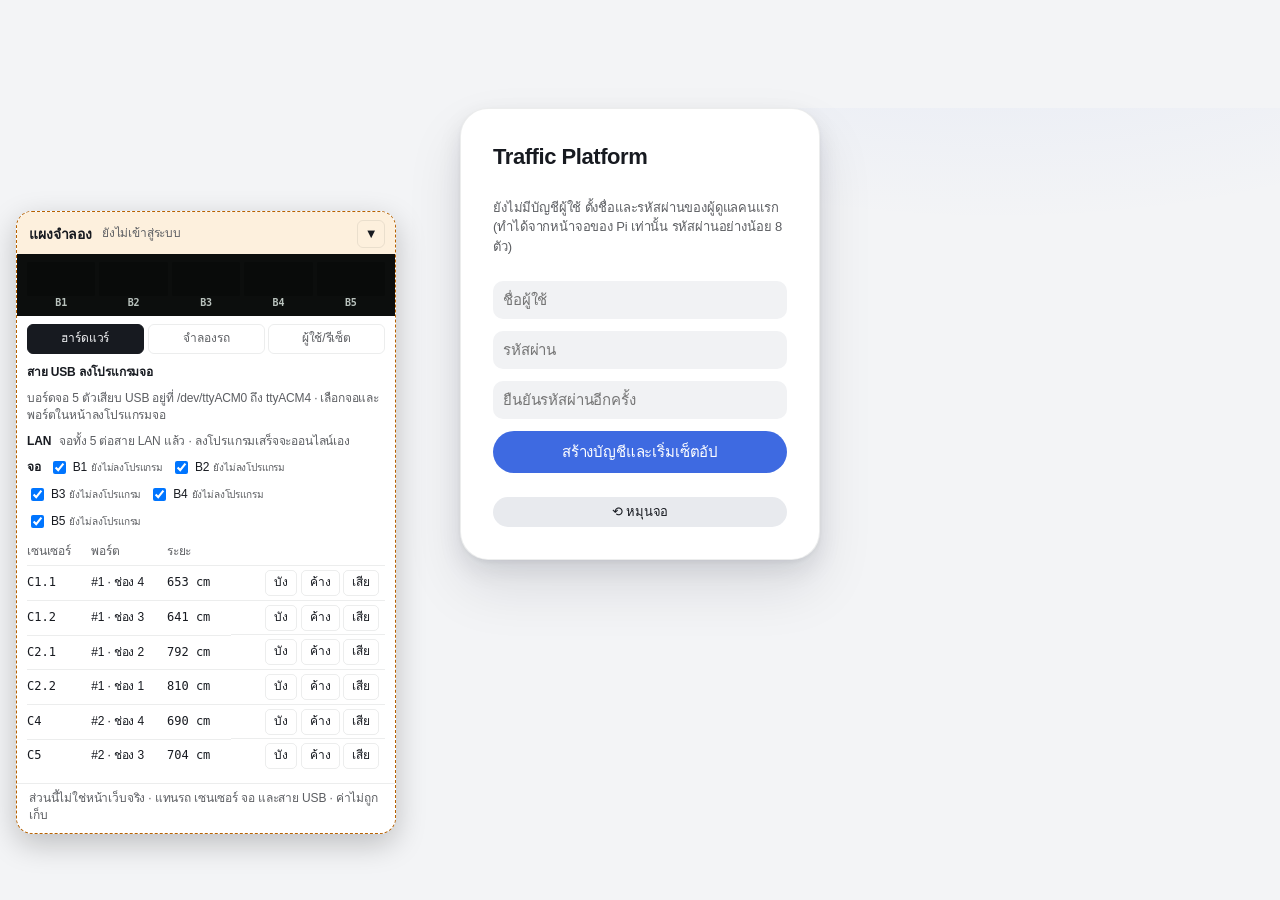
==== commit 77ffa9f8: "T3: follow sensor uses its gap hold only (1.2 s), clearer parameter names - removed timing.follow_me" ====
--- a/prototypes/t3-simulator.html
+++ b/prototypes/t3-simulator.html
@@ -705,7 +705,7 @@
 <div id="toast" role="status" aria-live="polite"></div>
 <script>
 window.__T3_EXAMPLE__ = {"junction_id": "T3", "junction_name": "แยกพิเศษหน้า pillar", "junction_type": "t3", "loop_hz": 20, "mqtt": {"broker": "10.77.0.1", "port": 1883, "keepalive_s": 30, "base_topic": "factory/trafficlight"}, "sensor_defaults": {"baudrate": 115200, "min_detect_cm": 30, "max_detect_cm": 190, "min_strength": 100, "debounce_ms": 200, "gap_hold_s": 1.2, "offline_timeout_s": 2.0, "recover_stable_s": 1.0, "fresh_timeout_s": 0.5, "reopen_interval_s": 2.0}, "sensors": {"C1.1": {"port": "/dev/ttyUSB0"}, "C1.2": {"port": "/dev/ttyUSB1"}, "C2": {"port": "/dev/ttyUSB2"}, "C3": {"port": "/dev/ttyUSB3"}, "C4": {"port": "/dev/ttyUSB4"}, "C5": {"port": "/dev/ttyUSB5"}}, "hand": {"hold_s": 3.0, "grace_ms": 300, "confirm_show_s": 1.0, "rearm_clear_s": 0.5, "max_pending_per_lane": 1}, "timing": {"manual_clear_s": 3.0, "manual_max_pending": 1, "auto_clear_s": 4.0, "special_green_s": 3.0, "auto_ticket_expiry_s": 7.0, "switch_all_red_s": 1.0, "display_ack_timeout_s": 2.0, "display_link_timeout_s": 5.0, "display_fault_timeout_s": 6.0, "command_refresh_s": 1.0, "startup_min_s": 3.0}, "priority": {"auto_first": true}, "lanes": [{"id": 1, "name": "เลน 1 Auto", "type": "auto", "approach": "S", "near_sensor": "C1.1", "far_sensor": "C1.2", "display": 1, "enabled": true, "priority": 0, "green_frame": "GO"}, {"id": 2, "name": "เลน 2 Manual", "type": "manual", "approach": "S", "sensor": "C2", "display": 2, "enabled": true, "priority": 0, "green_frame": "GO"}, {"id": 3, "name": "เลน 3 Manual พิเศษ", "type": "special", "approach": "W", "sensor": "C3", "display": 3, "enabled": true, "priority": 0, "green_frame": "GO"}, {"id": 4, "name": "เลน 4 Manual", "type": "manual", "approach": "N", "sensor": "C4", "display": 4, "enabled": true, "priority": 0, "green_frame": "GO"}, {"id": 5, "name": "เลน 5 Manual พิเศษ", "type": "special", "approach": "N", "sensor": "C5", "display": 5, "enabled": true, "priority": 0, "green_frame": "GO"}], "display_ip_base": 30, "displays": {"1": {"ip": "10.77.0.31"}, "2": {"ip": "10.77.0.32"}, "3": {"ip": "10.77.0.33"}, "4": {"ip": "10.77.0.34"}, "5": {"ip": "10.77.0.35"}}, "frames": {"enabled_reserve": []}, "ota": {"port": 65280, "password": "change-me"}, "web": {"bind": "0.0.0.0", "port": 8080, "session_hours": 8, "flow_gap_s": 5, "flow_save_s": 30}, "log": {"directory": "/var/log/trafficlight", "rotation": "100 MB", "retention": "7 days", "level": "INFO", "sensor_sample_interval_s": 1.0}};
-window.__T3_DEFAULTS__ = {"junction_id": "T3", "junction_name": "", "junction_type": "t3", "loop_hz": 20, "mqtt": {"broker": "10.77.0.1", "port": 1883, "keepalive_s": 30, "base_topic": "factory/trafficlight"}, "sensor_defaults": {"baudrate": 115200, "min_detect_cm": 30, "max_detect_cm": 190, "min_strength": 100, "debounce_ms": 200, "gap_hold_s": 1.2, "manual_gap_hold_s": 0.2, "offline_timeout_s": 2.0, "recover_stable_s": 1.0, "fresh_timeout_s": 0.5, "reopen_interval_s": 2.0}, "sensors": {}, "hand": {"hold_s": 3.0, "grace_ms": 300, "confirm_show_s": 1.0, "rearm_clear_s": 0.5, "max_pending_per_lane": 1}, "timing": {"manual_clear_s": 3.0, "manual_max_pending": 1, "auto_clear_s": 4.0, "special_green_s": 3.0, "auto_ticket_expiry_s": 7.0, "min_green_s": 2.0, "auto_far_merge_s": 3.0, "follow_max_per_round": 2, "follow_merge_s": 3.0, "follow_arrive_s": 7.0, "switch_all_red_s": 1.0, "display_ack_timeout_s": 2.0, "display_link_timeout_s": 5.0, "display_fault_timeout_s": 6.0, "command_refresh_s": 1.0, "startup_min_s": 3.0}, "priority": {"auto_first": true}, "lanes": [], "display_ip_base": 30, "displays": {}, "frames": {"enabled_reserve": []}, "ota": {"port": 65280, "password": "change-me"}, "sim": {"user": "admin", "max_s": 1800, "pulse_s": 1.5}, "setup": {"display_count": 5, "firmware_dir": "firmware/t3", "esptool": ["python3", "-m", "esptool"], "chip": "esp32s3", "baud": 460800, "write_cmd": "write-flash", "flash_args": ["--flash-mode", "keep", "--flash-freq", "keep", "--flash-size", "keep"], "files": [["0x0", "bootloader.bin"], ["0x8000", "partitions.bin"], ["0xe000", "boot_app0.bin"], ["0x10000", "firmware.bin"]], "timeout_s": 240, "skip_labels": ["1a86"], "log_lines": 30}, "web": {"bind": "0.0.0.0", "port": 8080, "session_hours": 8, "flow_gap_s": 5, "flow_save_s": 30}, "log": {"directory": "/var/log/trafficlight", "rotation": "100 MB", "retention": "7 days", "level": "INFO", "sensor_sample_interval_s": 1.0}};
+window.__T3_DEFAULTS__ = {"junction_id": "T3", "junction_name": "", "junction_type": "t3", "loop_hz": 20, "mqtt": {"broker": "10.77.0.1", "port": 1883, "keepalive_s": 30, "base_topic": "factory/trafficlight"}, "sensor_defaults": {"baudrate": 115200, "min_detect_cm": 30, "max_detect_cm": 190, "min_strength": 100, "debounce_ms": 200, "gap_hold_s": 1.2, "manual_gap_hold_s": 0.2, "offline_timeout_s": 2.0, "recover_stable_s": 1.0, "fresh_timeout_s": 0.5, "reopen_interval_s": 2.0}, "sensors": {}, "hand": {"hold_s": 3.0, "grace_ms": 300, "confirm_show_s": 1.0, "rearm_clear_s": 0.5, "max_pending_per_lane": 1}, "timing": {"manual_clear_s": 3.0, "manual_max_pending": 1, "auto_clear_s": 4.0, "special_green_s": 3.0, "auto_ticket_expiry_s": 7.0, "min_green_s": 2.0, "auto_far_merge_s": 3.0, "follow_max_per_round": 2, "follow_arrive_s": 7.0, "switch_all_red_s": 1.0, "display_ack_timeout_s": 2.0, "display_link_timeout_s": 5.0, "display_fault_timeout_s": 6.0, "command_refresh_s": 1.0, "startup_min_s": 3.0}, "priority": {"auto_first": true}, "lanes": [], "display_ip_base": 30, "displays": {}, "frames": {"enabled_reserve": []}, "ota": {"port": 65280, "password": "change-me"}, "sim": {"user": "admin", "max_s": 1800, "pulse_s": 1.5}, "setup": {"display_count": 5, "firmware_dir": "firmware/t3", "esptool": ["python3", "-m", "esptool"], "chip": "esp32s3", "baud": 460800, "write_cmd": "write-flash", "flash_args": ["--flash-mode", "keep", "--flash-freq", "keep", "--flash-size", "keep"], "files": [["0x0", "bootloader.bin"], ["0x8000", "partitions.bin"], ["0xe000", "boot_app0.bin"], ["0x10000", "firmware.bin"]], "timeout_s": 240, "skip_labels": ["1a86"], "log_lines": 30}, "web": {"bind": "0.0.0.0", "port": 8080, "session_hours": 8, "flow_gap_s": 5, "flow_save_s": 30}, "log": {"directory": "/var/log/trafficlight", "rotation": "100 MB", "retention": "7 days", "level": "INFO", "sensor_sample_interval_s": 1.0}};
 window.__T3_FW__ = "t3-1.4.0";
 window.__T3_MAP__ = "<svg xmlns=\"http://www.w3.org/2000/svg\" viewBox=\"20 10 840 585\" role=\"img\" aria-label=\"แผนที่พื้นหลังแยก T3: 5 เลน กล่องควบคุม A ข้าง pillar และตำแหน่งติดตั้งเซนเซอร์\" xmlns:c2pa=\"http://c2pa.org/manifest\"><metadata><c2pa:manifest>[base64]/dgmwaiw+C0UNQqt5DU7rwGksTyIUS+PEdJ/[base64]/Ea9lbxvLnfKS5pp/vUAAACAY2JvcqVjYWxnZnNoYTI1NmNwYWRMAAAAAAAAAAAAAAAAZGhhc2hYIKRGsQY/[base64]//YO24Oa7bn4uxoipa788JoHdUZGcM7t6iY3VybHgpc2VsZiNqdW1iZj1jMnBhLmFzc2VydGlvbnMvYzJwYS5oYXNoLmRhdGFkaGFzaFgg2Zhs8e9RSbNyPcMa87F/[base64]/[base64]/3cyjxFA3Qo5S46fX0/ihY0VZ7mfb9KF703t5OjWDBWMA4GA1UdDwEB/wQEAwIHgDAVBgNVHSUEDjAMBgorBgEEAYPoXgIBMAwGA1UdEwEB/wQCMAAwHwYDVR0jBBgwFoAUzlHiBIFOZFsj+OPEz5o+nMHXXMIwCgYIKoZIzj0EAwMDZwAwZAIwMXMdFJ4BetLLVY7ORuE9noqbbAZOZn/aArXyTwFAZfKrPzxF2vPoJNf1+UCdg1XGAjBwX1zd9WGqYkqmL5SFqw1QySjr1zJfpJM9+1rdDwSPLMOPOjKuiXjoU/[base64]/AfVVVhIu4SntOJCwhWMa38l/iAbex5wQ2PPYoDDR7T4y+Y=</c2pa:manifest></metadata>\n<defs>\n<marker id=\"a1m\" viewBox=\"0 0 10 10\" refX=\"8\" refY=\"5\" markerWidth=\"7\" markerHeight=\"7\" orient=\"auto\"><path d=\"M0 0L10 5L0 10z\" class=\"ahm\"/></marker>\n</defs>\n<!-- lanes -->\n<rect x=\"400\" y=\"20\" width=\"360\" height=\"560\" class=\"fs\"/>\n<rect x=\"30\" y=\"250\" width=\"370\" height=\"90\" class=\"fs\"/>\n<rect x=\"400\" y=\"250\" width=\"360\" height=\"90\" class=\"fh\" opacity=\".28\"/>\n<line x1=\"400\" y1=\"20\" x2=\"400\" y2=\"250\" class=\"lm\"/><line x1=\"400\" y1=\"340\" x2=\"400\" y2=\"580\" class=\"lm\"/>\n<line x1=\"520\" y1=\"20\" x2=\"520\" y2=\"580\" class=\"ll\" stroke-dasharray=\"6 6\"/>\n<line x1=\"640\" y1=\"20\" x2=\"640\" y2=\"580\" class=\"ll\" stroke-dasharray=\"6 6\"/>\n<line x1=\"760\" y1=\"20\" x2=\"760\" y2=\"580\" class=\"lm\"/>\n<line x1=\"30\" y1=\"250\" x2=\"400\" y2=\"250\" class=\"lm\"/><line x1=\"30\" y1=\"340\" x2=\"400\" y2=\"340\" class=\"lm\"/>\n<text x=\"752\" y=\"334\" text-anchor=\"end\" class=\"tm\" font-size=\"12\" letter-spacing=\"2\">พื้นที่แยก</text>\n<!-- pillar & A -->\n<rect x=\"250\" y=\"340\" width=\"150\" height=\"80\" class=\"fh\" opacity=\".35\"/>\n<text x=\"325\" y=\"408\" text-anchor=\"middle\" class=\"tm\" font-size=\"12\">pillar</text>\n<rect x=\"342\" y=\"346\" width=\"44\" height=\"34\" class=\"fi\"/>\n<text x=\"364\" y=\"369\" text-anchor=\"middle\" class=\"fb\" font-size=\"16\" font-weight=\"600\" style=\"fill:var(--bg)\">A</text>\n<text x=\"240\" y=\"370\" text-anchor=\"end\" class=\"tm\" font-size=\"12\">กล่องควบคุม</text>\n<!-- flow arrows -->\n<g stroke-width=\"3\">\n<line x1=\"50\" y1=\"295\" x2=\"120\" y2=\"295\" class=\"lm\" marker-end=\"url(#a1m)\"/>\n<line x1=\"460\" y1=\"575\" x2=\"460\" y2=\"520\" class=\"lm\" marker-end=\"url(#a1m)\"/>\n<line x1=\"580\" y1=\"575\" x2=\"580\" y2=\"520\" class=\"lm\" marker-end=\"url(#a1m)\"/>\n<line x1=\"600\" y1=\"25\" x2=\"600\" y2=\"80\" class=\"lm\" marker-end=\"url(#a1m)\"/>\n<line x1=\"700\" y1=\"25\" x2=\"700\" y2=\"80\" class=\"lm\" marker-end=\"url(#a1m)\"/>\n<line x1=\"790\" y1=\"200\" x2=\"850\" y2=\"200\" class=\"lm\" marker-end=\"url(#a1m)\"/>\n<line x1=\"790\" y1=\"390\" x2=\"850\" y2=\"390\" class=\"lm\" marker-end=\"url(#a1m)\"/>\n</g>\n<text x=\"820\" y=\"185\" text-anchor=\"middle\" class=\"tm\" font-size=\"12\">ทางออก</text>\n<!-- lane labels -->\n<g font-size=\"15\" font-weight=\"600\" class=\"t\">\n<text x=\"140\" y=\"240\">เลน 3</text>\n<text x=\"436\" y=\"560\" text-anchor=\"end\">เลน 2</text>\n<text x=\"620\" y=\"560\">เลน 1</text>\n<text x=\"590\" y=\"45\" text-anchor=\"end\">เลน 4</text>\n<text x=\"712\" y=\"45\">เลน 5</text>\n</g>\n<!-- sensors: squares ink; ToF side-mounted: circles cyan -->\n<g font-size=\"12\" font-family=\"IBM Plex Mono, monospace\">\n<rect x=\"444\" y=\"400\" width=\"32\" height=\"22\" class=\"box\"/><text x=\"460\" y=\"416\" text-anchor=\"middle\" class=\"tn\">C2</text>\n<rect x=\"556\" y=\"400\" width=\"48\" height=\"22\" class=\"box\"/><text x=\"580\" y=\"416\" text-anchor=\"middle\" class=\"tn\">C1.1</text>\n<rect x=\"556\" y=\"480\" width=\"48\" height=\"22\" class=\"box\"/><text x=\"580\" y=\"496\" text-anchor=\"middle\" class=\"tn\">C1.2</text>\n<rect x=\"584\" y=\"168\" width=\"32\" height=\"22\" class=\"box\"/><text x=\"600\" y=\"184\" text-anchor=\"middle\" class=\"tn\">C4</text>\n<circle cx=\"360\" cy=\"325\" r=\"13\" class=\"fp sc\" stroke-width=\"2.5\"/><text x=\"360\" y=\"329\" text-anchor=\"middle\" class=\"tc\" font-weight=\"600\">C3</text>\n<circle cx=\"640\" cy=\"183\" r=\"13\" class=\"fp sc\" stroke-width=\"2.5\"/><text x=\"640\" y=\"187\" text-anchor=\"middle\" class=\"tc\" font-weight=\"600\">C5</text>\n</g>\n<line x1=\"580\" y1=\"422\" x2=\"580\" y2=\"480\" class=\"lm\" stroke-dasharray=\"3 4\"/>\n<text x=\"612\" y=\"455\" class=\"tm\" font-size=\"12\">14 m สาย</text>\n</svg>";
 </script>
@@ -950,7 +950,7 @@
   function kind(l) { return l.type === 'auto' ? 'auto' : (l.type === 'special' || l.mode === 'hand') ? 'special' : 'manual'; }
   function sensorsOf(l) { return (kind(l) === 'auto' ? [l.near_sensor, l.far_sensor] : [l.sensor, l.follow_sensor]).filter(Boolean); }
   const LANE_KEYS = {auto: ['auto_clear_s', 'auto_ticket_expiry_s', 'min_green_s', 'auto_far_merge_s'],
-    manual: ['manual_clear_s', 'manual_max_pending', 'min_green_s', 'follow_max_per_round', 'follow_merge_s', 'follow_arrive_s'],
+    manual: ['manual_clear_s', 'manual_max_pending', 'min_green_s', 'follow_max_per_round', 'follow_arrive_s'],
     special: ['special_green_s', 'hold_s', 'grace_ms', 'confirm_show_s', 'rearm_clear_s', 'max_pending_per_lane']};
   const validMask = (m) => Number.isInteger(m) && m >= 1 && m <= 31;
   function validate(c) {
@@ -1046,7 +1046,7 @@
   function evt(text) { C.events.push({t: wall(), text}); C.events = C.events.slice(-40); }
   function sensorParams(c, sid, l) {
     const own = {...(c.sensors[sid] || {})}; delete own.port;
-    const manual = l.type === 'manual' || l.type === 'special';   // stop-line, hand and follow sensors
+    const manual = (l.type === 'manual' || l.type === 'special') && sid === l.sensor;   // follow sensor keeps gap_hold_s (1.2 s)
     return {...c.sensor_defaults, ...(manual && !('gap_hold_s' in own) ? {gap_hold_s: c.sensor_defaults.manual_gap_hold_s} : {}), ...own};
   }
   function startController() {
@@ -1198,7 +1198,6 @@
     if (s.id === lane.follow) {   // follow sensor: never closes the lane
       if (k === 'offline') { evt(`เซนเซอร์ต่อคิว ${s.id} เสีย เลน ${lane.id} ใช้ ${lane.sensor} ตัวเดียว`); return; }
       if (k !== 'rising' || lane.reasons.size || C.state === 'STARTING') return;
-      if (s.prevClear != null && t - s.prevClear < lane.p.follow_merge_s) return;            // same vehicle (dolly gap)
       const mine = C.queue.filter((q) => q.lane === lane.id);
       if (!mine.length && C.active !== lane.id) return;                                       // lane idle: C2.1 makes the ticket
       if (lane.roundCount >= lane.p.follow_max_per_round || mine.some((q) => q.follow)) return;
@@ -2888,37 +2887,36 @@
   far: ['เซนเซอร์ไกล', 'อยู่ห่างจากแยก เจอรถ Auto = แทรกหน้าคิวไว้ก่อน รถยังไม่ถึง'],
   near: ['เซนเซอร์ใกล้', 'อยู่ติดแยก เจอรถ = รถถึงแล้ว ให้ไฟเขียวได้ และใช้นับเวลาเคลียร์'],
   follow: ['เซนเซอร์ต่อคิว', 'ติดถอยหลังจากเซนเซอร์หลัก (ไม่บังคับ) · ระหว่างเลนนี้รอคิวหรือเขียว ถ้าเจอรถคันถัดไป ให้คิวต่อทันที (เขียว → X → เขียว) ได้สูงสุดตามค่า ต่อคิวสูงสุด'],
-  follow_max_per_round: ['ต่อคิวสูงสุด', 'จำนวนรถต่อรอบของเลนนี้ (คันที่เซนเซอร์หลัก + คันที่ต่อคิว) คันถัดไปต้องรอรอบหน้า'],
-  follow_merge_s: ['รวมเป็นคันเดียว (ต่อคิว)', 'เซนเซอร์ต่อคิวเห็นรถอีกครั้งภายในเวลานี้หลังว่าง ถือเป็นคันเดิม เช่นช่องระหว่าง dolly'],
-  follow_arrive_s: ['รอคันที่ต่อคิวถึงเส้น', 'คันที่ต่อคิวได้เขียวแล้ว ถ้ายังไม่ถึงเซนเซอร์หลักภายในเวลานี้ จบไฟเขียว'],
+  follow_max_per_round: ['ต่อคิวได้สูงสุดกี่คัน', 'รถต่อรอบของเลนนี้ นับคันที่เซนเซอร์หลักด้วย · 2 = คันแรก + ต่อคิวได้ 1 คัน · คันถัดไปรอรอบหน้า'],
+  follow_arrive_s: ['รอคันที่ต่อคิวถึงเส้นไม่เกิน', 'คันที่ต่อคิวได้เขียวแล้ว ถ้ายังไม่ถึงเซนเซอร์หลักภายในเวลานี้ จบไฟเขียว'],
   vehicle: ['เซนเซอร์จับรถ', 'มองลงพื้นกลางเลน รถจอดทับ = ขอทาง'],
   hand: ['เซนเซอร์จับมือ', 'ติดข้างเลนด้านคนขับ ยื่นมือค้าง = ขอทาง'],
-  auto_clear_s: ['เคลียร์หลังรถพ้น', 'หลังท้ายรถหรือ dolly พ้นเซนเซอร์ใกล้ ไฟเขียวค้างต่ออีกเท่านี้'],
-  auto_ticket_expiry_s: ['อายุคิว Auto', 'เซนเซอร์ไกลเจอรถแล้ว ถ้าเซนเซอร์ใกล้ไม่เจอภายในเวลานี้ ยกเลิกคิว'],
-  manual_clear_s: ['เคลียร์หลังรถพ้น', 'หลังท้ายรถพ้นเซนเซอร์ ไฟเขียวค้างต่ออีกเท่านี้'],
-  manual_max_pending: ['คิวค้างสูงสุด', 'จำนวนคิวที่เลนตรวจรถค้างได้พร้อมกัน รถคันเดียวที่เซนเซอร์เห็นเป็นหลายช่วงจะไม่ได้เขียวซ้ำ'],
-  special_green_s: ['เวลาไฟเขียว', 'เลนยื่นมือได้ไฟเขียวนานเท่านี้ทุกครั้ง'],
-  hold_s: ['ยื่นมือค้าง', 'ต้องยื่นมือค้างนานเท่านี้จึงได้คิว จอแสดง HOLD แล้ว 1/2 (ครึ่งเวลา) แล้ว OK'],
-  min_green_s: ['เขียวขั้นต่ำ', 'ไฟเขียวอย่างน้อยเท่านี้ทุกครั้ง แม้เซนเซอร์ไม่เห็นรถแล้ว กันไฟแดงก่อนคนขับออกตัวทัน'],
-  auto_far_merge_s: ['รวมเป็นคันเดียว', 'เซนเซอร์ไกลเห็นรถอีกครั้งภายในเวลานี้หลังว่าง ถือเป็น Auto คันเดิม ไม่เพิ่มคิว'],
-  grace_ms: ['อนุโลมมือหลุด', 'มือหลุดจากเซนเซอร์สั้นกว่านี้ยังนับต่อ กันมือสั่น'],
-  confirm_show_s: ['แสดงเครื่องหมายถูก', 'จอแสดงเครื่องหมายถูกนานเท่านี้หลังได้คิว'],
-  rearm_clear_s: ['เอามือออกก่อนขอใหม่', 'ต้องเอามือออกนานเท่านี้ก่อนขอคิวครั้งต่อไป'],
-  max_pending_per_lane: ['คิวค้างสูงสุด', 'จำนวนคิวที่เลนนี้ค้างได้พร้อมกัน'],
-  min_detect_cm: ['ระยะใกล้สุด', 'วัตถุที่ใกล้กว่านี้ไม่นับว่าเจอ'],
-  max_detect_cm: ['ระยะไกลสุด', 'วัตถุที่ไกลกว่านี้ไม่นับ · พื้นต้องอยู่ไกลกว่าค่านี้'],
-  min_strength: ['ความแรงสัญญาณขั้นต่ำ', 'แสงสะท้อนอ่อนกว่านี้ไม่นับ กันค่าหลอก'],
-  debounce_ms: ['Debounce', 'ต้องเจอต่อเนื่องนานเท่านี้จึงนับว่ามีรถหรือมือ'],
+  auto_clear_s: ['เขียวต่อหลังรถพ้น', 'หลังท้ายรถหรือ dolly พ้นเซนเซอร์ใกล้ ไฟเขียวค้างต่ออีกเท่านี้'],
+  auto_ticket_expiry_s: ['รอ Auto ถึงเซนเซอร์ใกล้ไม่เกิน', 'เซนเซอร์ไกลเจอรถแล้ว ถ้าเซนเซอร์ใกล้ไม่เจอภายในเวลานี้ ยกเลิกคิว'],
+  manual_clear_s: ['เขียวต่อหลังรถพ้น', 'หลังท้ายรถพ้นเซนเซอร์ ไฟเขียวค้างต่ออีกเท่านี้'],
+  manual_max_pending: ['คิวรอพร้อมกันได้สูงสุด', 'เลนนี้มีคิวรออยู่ได้กี่ใบพร้อมกัน (รวมคิวต่อ) · รถคันเดียวที่เซนเซอร์เห็นเป็นหลายช่วงจะไม่ได้เขียวซ้ำ'],
+  special_green_s: ['ไฟเขียวครั้งละ', 'เลนยื่นมือได้ไฟเขียวนานเท่านี้ทุกครั้ง'],
+  hold_s: ['ต้องยื่นมือค้าง', 'ต้องยื่นมือค้างนานเท่านี้จึงได้คิว จอแสดง HOLD แล้ว 1/2 (ครึ่งเวลา) แล้ว OK'],
+  min_green_s: ['เขียวอย่างน้อย', 'ไฟเขียวอย่างน้อยเท่านี้ทุกครั้ง แม้เซนเซอร์ไม่เห็นรถแล้ว กันไฟแดงก่อนคนขับออกตัวทัน'],
+  auto_far_merge_s: ['เซนเซอร์ไกลเห็นซ้ำภายใน = คันเดิม', 'เซนเซอร์ไกลเห็นรถอีกครั้งภายในเวลานี้หลังว่าง ถือเป็น Auto คันเดิม ไม่เพิ่มคิว'],
+  grace_ms: ['มือหลุดได้ไม่เกิน', 'มือหลุดจากเซนเซอร์สั้นกว่านี้ยังนับต่อ กันมือสั่น'],
+  confirm_show_s: ['แสดง ✓ บนจอนาน', 'จอแสดงเครื่องหมายถูกนานเท่านี้หลังได้คิว'],
+  rearm_clear_s: ['เอามือออกก่อนขอใหม่อย่างน้อย', 'ต้องเอามือออกนานเท่านี้ก่อนขอคิวครั้งต่อไป'],
+  max_pending_per_lane: ['คิวรอพร้อมกันได้สูงสุด', 'จำนวนคิวที่เลนนี้ค้างได้พร้อมกัน'],
+  min_detect_cm: ['นับว่าเจอ: ใกล้สุด', 'วัตถุที่ใกล้กว่านี้ไม่นับว่าเจอ'],
+  max_detect_cm: ['นับว่าเจอ: ไกลสุด', 'วัตถุที่ไกลกว่านี้ไม่นับ · พื้นต้องอยู่ไกลกว่าค่านี้'],
+  min_strength: ['สัญญาณสะท้อนขั้นต่ำ', 'แสงสะท้อนอ่อนกว่านี้ไม่นับ กันค่าหลอก'],
+  debounce_ms: ['ต้องเจอต่อเนื่อง (Debounce)', 'ต้องเจอต่อเนื่องนานเท่านี้จึงนับว่ามีรถหรือมือ'],
   manual_gap_hold_s: ['Gap hold · Manual', 'เลน Manual: ช่องว่างสั้นกว่านี้ถือเป็นคันเดียวกัน ตั้งต่ำเพื่อแยกรถที่ขับชิดกัน'],
-  gap_hold_s: ['Gap hold', 'ช่องว่างสั้นกว่านี้ถือเป็นคันเดียวกัน เช่นช่องระหว่าง dolly'],
-  offline_timeout_s: ['ถือว่าเซนเซอร์เสีย', 'ไม่มีข้อมูลจากเซนเซอร์นานเท่านี้ = เสีย ปิดเลนนั้น'],
-  recover_stable_s: ['กลับมาใช้ได้', 'ข้อมูลกลับมานิ่งนานเท่านี้ = เปิดเลนกลับ'],
-  switch_all_red_s: ['สลับเลน', 'ก่อนเลนใหม่ได้ไฟเขียว ทุกจอเป็น X อย่างน้อยเท่านี้'],
-  display_ack_timeout_s: ['รอจอยืนยัน', 'จอต้องตอบยืนยันภายในเวลานี้ ไม่งั้นถือว่าจอเสีย'],
-  display_link_timeout_s: ['อายุคำสั่งจอ', 'จอไม่ได้คำสั่งใหม่นานเท่านี้ จะขึ้น LINK LOST เอง · ต้องไม่เกินค่าในเฟิร์มแวร์'],
-  display_fault_timeout_s: ['เวลาเผื่อจอเสีย', 'จอไม่ตอบ = ปิดเลนของจอนั้น และรอเท่านี้ (จอเลิกเขียวเองแน่นอน) ก่อนให้เลนอื่นได้เขียวต่อ'],
-  command_refresh_s: ['ส่งคำสั่งซ้ำ', 'ส่งคำสั่งเดิมซ้ำไปที่จอทุกกี่วินาที'],
-  startup_min_s: ['รอตอนเริ่มระบบ', 'หลังเปิดระบบ รออย่างน้อยเท่านี้ก่อนเริ่มควบคุม'],
+  gap_hold_s: ['ช่องว่างไม่เกินนี้ = คันเดิม (Gap hold)', 'ช่องว่างสั้นกว่านี้ถือเป็นคันเดียวกัน เช่นช่องระหว่าง dolly'],
+  offline_timeout_s: ['ไม่มีข้อมูลนานเท่านี้ = เสีย', 'ไม่มีข้อมูลจากเซนเซอร์นานเท่านี้ = เสีย ปิดเลนนั้น'],
+  recover_stable_s: ['ข้อมูลนิ่งนานเท่านี้ = ใช้ได้', 'ข้อมูลกลับมานิ่งนานเท่านี้ = เปิดเลนกลับ'],
+  switch_all_red_s: ['ทุกจอ X ก่อนสลับเลน', 'ก่อนเลนใหม่ได้ไฟเขียว ทุกจอเป็น X อย่างน้อยเท่านี้'],
+  display_ack_timeout_s: ['รอจอยืนยันไม่เกิน', 'จอต้องตอบยืนยันภายในเวลานี้ ไม่งั้นถือว่าจอเสีย'],
+  display_link_timeout_s: ['จอไม่ได้คำสั่งนานเท่านี้ = LINK LOST', 'จอไม่ได้คำสั่งใหม่นานเท่านี้ จะขึ้น LINK LOST เอง · ต้องไม่เกินค่าในเฟิร์มแวร์'],
+  display_fault_timeout_s: ['จอเสีย: เลนอื่นรอ', 'จอไม่ตอบ = ปิดเลนของจอนั้น และรอเท่านี้ (จอเลิกเขียวเองแน่นอน) ก่อนให้เลนอื่นได้เขียวต่อ'],
+  command_refresh_s: ['ส่งคำสั่งซ้ำทุก', 'ส่งคำสั่งเดิมซ้ำไปที่จอทุกกี่วินาที'],
+  startup_min_s: ['รอหลังเปิดระบบ', 'หลังเปิดระบบ รออย่างน้อยเท่านี้ก่อนเริ่มควบคุม'],
   auto_first: ['Auto ได้คิวก่อน', 'รถ Auto ได้คิวก่อน Manual ที่รออยู่ แต่ไม่ตัดไฟเขียวที่กำลังวิ่ง'],
   green_frame: ['ภาพไฟเขียว', 'ภาพบนจอตอนเลนนี้ได้ไฟเขียว'],
   green_mask: ['ลูกศรตอนไฟเขียว', 'กดเลือกทิศที่รถเลนนี้ไปได้ (เลือกได้หลายทิศ) · จอจะแสดงลูกศรรวมทุกทิศที่เลือก · ต้องอัปเดตเฟิร์มแวร์จอเป็น t3-1.3.0 ขึ้นไป'],
@@ -2937,45 +2935,45 @@
 
 // [key, label, unit, min, max, step]
 const LANE_PARAMS = {
-  auto: [['auto_clear_s', 'เคลียร์หลังรถพ้น', 's', 0.5, 30, 0.5], ['auto_ticket_expiry_s', 'อายุคิว', 's', 1, 60, 0.5],
-    ['min_green_s', 'เขียวขั้นต่ำ', 's', 0.5, 30, 0.5], ['auto_far_merge_s', 'รวมเป็นคันเดียว', 's', 0.5, 10, 0.5]],
-  vehicle: [['manual_clear_s', 'เคลียร์หลังรถพ้น', 's', 0.5, 30, 0.5], ['manual_max_pending', 'คิวค้างสูงสุด', '', 1, 5, 1],
-    ['min_green_s', 'เขียวขั้นต่ำ', 's', 0.5, 30, 0.5]],
-  follow: [['follow_max_per_round', 'ต่อคิวสูงสุด', 'คัน', 1, 5, 1], ['follow_merge_s', 'รวมเป็นคันเดียว (ต่อคิว)', 's', 0.5, 10, 0.5],
-    ['follow_arrive_s', 'รอคันที่ต่อคิวถึงเส้น', 's', 1, 30, 0.5]],
-  hand: [['special_green_s', 'เวลาไฟเขียว', 's', 1, 60, 0.5], ['hold_s', 'ยื่นมือค้าง', 's', 1, 10, 0.5],
-    ['grace_ms', 'อนุโลมมือหลุด', 'ms', 100, 1000, 50], ['confirm_show_s', 'แสดงเครื่องหมายถูก', 's', 0.2, 5, 0.1],
-    ['rearm_clear_s', 'เอามือออกก่อนขอใหม่', 's', 0.1, 5, 0.1], ['max_pending_per_lane', 'คิวค้างสูงสุด', '', 1, 5, 1]],
+  auto: [['auto_clear_s', 'เขียวต่อหลังรถพ้น', 's', 0.5, 30, 0.5], ['auto_ticket_expiry_s', 'รอ Auto ถึงเซนเซอร์ใกล้ไม่เกิน', 's', 1, 60, 0.5],
+    ['min_green_s', 'เขียวอย่างน้อย', 's', 0.5, 30, 0.5], ['auto_far_merge_s', 'เซนเซอร์ไกลเห็นซ้ำภายใน = คันเดิม', 's', 0.5, 10, 0.5]],
+  vehicle: [['manual_clear_s', 'เขียวต่อหลังรถพ้น', 's', 0.5, 30, 0.5], ['manual_max_pending', 'คิวรอพร้อมกันได้สูงสุด', '', 1, 5, 1],
+    ['min_green_s', 'เขียวอย่างน้อย', 's', 0.5, 30, 0.5]],
+  follow: [['follow_max_per_round', 'ต่อคิวได้สูงสุดกี่คัน', 'คัน', 1, 5, 1],
+    ['follow_arrive_s', 'รอคันที่ต่อคิวถึงเส้นไม่เกิน', 's', 1, 30, 0.5]],
+  hand: [['special_green_s', 'ไฟเขียวครั้งละ', 's', 1, 60, 0.5], ['hold_s', 'ต้องยื่นมือค้าง', 's', 1, 10, 0.5],
+    ['grace_ms', 'มือหลุดได้ไม่เกิน', 'ms', 100, 1000, 50], ['confirm_show_s', 'แสดง ✓ บนจอนาน', 's', 0.2, 5, 0.1],
+    ['rearm_clear_s', 'เอามือออกก่อนขอใหม่อย่างน้อย', 's', 0.1, 5, 0.1], ['max_pending_per_lane', 'คิวรอพร้อมกันได้สูงสุด', '', 1, 5, 1]],
 };
-const SENSOR_PARAMS = [['min_detect_cm', 'ระยะใกล้สุด', 'cm', 0, 1200, 5], ['max_detect_cm', 'ระยะไกลสุด', 'cm', 10, 1200, 5],
-  ['min_strength', 'ความแรงสัญญาณขั้นต่ำ', '', 0, 65535, 10], ['debounce_ms', 'Debounce', 'ms', 0, 2000, 50],
-  ['gap_hold_s', 'Gap hold', 's', 0.1, 5, 0.1]];
+const SENSOR_PARAMS = [['min_detect_cm', 'นับว่าเจอ: ใกล้สุด', 'cm', 0, 1200, 5], ['max_detect_cm', 'นับว่าเจอ: ไกลสุด', 'cm', 10, 1200, 5],
+  ['min_strength', 'สัญญาณสะท้อนขั้นต่ำ', '', 0, 65535, 10], ['debounce_ms', 'ต้องเจอต่อเนื่อง (Debounce)', 'ms', 0, 2000, 50],
+  ['gap_hold_s', 'ช่องว่างไม่เกินนี้ = คันเดิม (Gap hold)', 's', 0.1, 5, 0.1]];
 // system page: category -> groups -> rows.
 // row: ['num', path, label, unit, min, max, step] | ['bool', path, label] | ['reserve', key] | ['text', path, label, infoKey]
 const CATS = [
   ['auto', 'เลน Auto', [['ค่าเริ่มต้นของทุกเลน Auto', [
-    ['num', 'timing.auto_clear_s', 'เคลียร์หลังรถพ้น', 's', 0.5, 30, 0.5], ['num', 'timing.auto_ticket_expiry_s', 'อายุคิว', 's', 1, 60, 0.5],
-    ['num', 'timing.auto_far_merge_s', 'รวมเป็นคันเดียว', 's', 0.5, 10, 0.5]]]]],
+    ['num', 'timing.auto_clear_s', 'เขียวต่อหลังรถพ้น', 's', 0.5, 30, 0.5], ['num', 'timing.auto_ticket_expiry_s', 'รอ Auto ถึงเซนเซอร์ใกล้ไม่เกิน', 's', 1, 60, 0.5],
+    ['num', 'timing.auto_far_merge_s', 'เซนเซอร์ไกลเห็นซ้ำภายใน = คันเดิม', 's', 0.5, 10, 0.5]]]]],
   ['manual', 'เลน Manual', [
-    ['เซนเซอร์จับรถ', [['num', 'timing.manual_clear_s', 'เคลียร์หลังรถพ้น', 's', 0.5, 30, 0.5], ['num', 'timing.manual_max_pending', 'คิวค้างสูงสุด', '', 1, 5, 1]]],
-    ['เซนเซอร์ต่อคิว (เลนที่มี)', [['num', 'timing.follow_max_per_round', 'ต่อคิวสูงสุด', 'คัน', 1, 5, 1],
-      ['num', 'timing.follow_merge_s', 'รวมเป็นคันเดียว (ต่อคิว)', 's', 0.5, 10, 0.5], ['num', 'timing.follow_arrive_s', 'รอคันที่ต่อคิวถึงเส้น', 's', 1, 30, 0.5]]],
-    ['ยื่นมือ', [['num', 'timing.special_green_s', 'เวลาไฟเขียว', 's', 1, 60, 0.5], ['num', 'hand.hold_s', 'ยื่นมือค้าง', 's', 1, 10, 0.5],
-      ['num', 'hand.grace_ms', 'อนุโลมมือหลุด', 'ms', 100, 1000, 50], ['num', 'hand.confirm_show_s', 'แสดงเครื่องหมายถูก', 's', 0.2, 5, 0.1],
-      ['num', 'hand.rearm_clear_s', 'เอามือออกก่อนขอใหม่', 's', 0.1, 5, 0.1], ['num', 'hand.max_pending_per_lane', 'คิวค้างสูงสุด', '', 1, 5, 1]]]]],
+    ['เซนเซอร์จับรถ', [['num', 'timing.manual_clear_s', 'เขียวต่อหลังรถพ้น', 's', 0.5, 30, 0.5], ['num', 'timing.manual_max_pending', 'คิวรอพร้อมกันได้สูงสุด', '', 1, 5, 1]]],
+    ['เซนเซอร์ต่อคิว (เลนที่มี)', [['num', 'timing.follow_max_per_round', 'ต่อคิวได้สูงสุดกี่คัน', 'คัน', 1, 5, 1],
+      ['num', 'timing.follow_arrive_s', 'รอคันที่ต่อคิวถึงเส้นไม่เกิน', 's', 1, 30, 0.5]]],
+    ['ยื่นมือ', [['num', 'timing.special_green_s', 'ไฟเขียวครั้งละ', 's', 1, 60, 0.5], ['num', 'hand.hold_s', 'ต้องยื่นมือค้าง', 's', 1, 10, 0.5],
+      ['num', 'hand.grace_ms', 'มือหลุดได้ไม่เกิน', 'ms', 100, 1000, 50], ['num', 'hand.confirm_show_s', 'แสดง ✓ บนจอนาน', 's', 0.2, 5, 0.1],
+      ['num', 'hand.rearm_clear_s', 'เอามือออกก่อนขอใหม่อย่างน้อย', 's', 0.1, 5, 0.1], ['num', 'hand.max_pending_per_lane', 'คิวรอพร้อมกันได้สูงสุด', '', 1, 5, 1]]]]],
   ['sensor', 'เซนเซอร์', [
-    ['การตรวจจับ', [['num', 'sensor_defaults.min_detect_cm', 'ระยะใกล้สุด', 'cm', 0, 1200, 5], ['num', 'sensor_defaults.max_detect_cm', 'ระยะไกลสุด', 'cm', 10, 1200, 5],
-      ['num', 'sensor_defaults.min_strength', 'ความแรงสัญญาณขั้นต่ำ', '', 0, 65535, 10], ['num', 'sensor_defaults.debounce_ms', 'Debounce', 'ms', 0, 2000, 50],
-      ['num', 'sensor_defaults.gap_hold_s', 'Gap hold · Auto', 's', 0.1, 5, 0.1],
-      ['num', 'sensor_defaults.manual_gap_hold_s', 'Gap hold · Manual', 's', 0.05, 5, 0.05]]],
-    ['เซนเซอร์เสีย', [['num', 'sensor_defaults.offline_timeout_s', 'ถือว่าเซนเซอร์เสีย', 's', 0.5, 10, 0.5], ['num', 'sensor_defaults.recover_stable_s', 'กลับมาใช้ได้', 's', 0.2, 10, 0.1]]]]],
+    ['การตรวจจับ', [['num', 'sensor_defaults.min_detect_cm', 'นับว่าเจอ: ใกล้สุด', 'cm', 0, 1200, 5], ['num', 'sensor_defaults.max_detect_cm', 'นับว่าเจอ: ไกลสุด', 'cm', 10, 1200, 5],
+      ['num', 'sensor_defaults.min_strength', 'สัญญาณสะท้อนขั้นต่ำ', '', 0, 65535, 10], ['num', 'sensor_defaults.debounce_ms', 'ต้องเจอต่อเนื่อง (Debounce)', 'ms', 0, 2000, 50],
+      ['num', 'sensor_defaults.gap_hold_s', 'ช่องว่างไม่เกินนี้ = คันเดิม · Auto / ต่อคิว', 's', 0.1, 5, 0.1],
+      ['num', 'sensor_defaults.manual_gap_hold_s', 'ช่องว่างไม่เกินนี้ = คันเดิม · Manual', 's', 0.05, 5, 0.05]]],
+    ['เซนเซอร์เสีย', [['num', 'sensor_defaults.offline_timeout_s', 'ไม่มีข้อมูลนานเท่านี้ = เสีย', 's', 0.5, 10, 0.5], ['num', 'sensor_defaults.recover_stable_s', 'ข้อมูลนิ่งนานเท่านี้ = ใช้ได้', 's', 0.2, 10, 0.1]]]]],
   ['safety', 'ความปลอดภัย', [
-    ['การสลับเลน', [['num', 'timing.switch_all_red_s', 'สลับเลน · ทุกจอ X', 's', 0.5, 10, 0.1],
-      ['num', 'timing.min_green_s', 'เขียวขั้นต่ำ · Auto / Manual ตรวจรถ', 's', 0.5, 30, 0.5],
+    ['การสลับเลน', [['num', 'timing.switch_all_red_s', 'ทุกจอ X ก่อนสลับเลน', 's', 0.5, 10, 0.1],
+      ['num', 'timing.min_green_s', 'เขียวอย่างน้อย · Auto / Manual จับรถ', 's', 0.5, 30, 0.5],
       ['bool', 'priority.auto_first', 'Auto ได้คิวก่อน']]],
-    ['การสื่อสารกับจอ', [['num', 'timing.display_ack_timeout_s', 'รอจอยืนยัน', 's', 0.5, 10, 0.5], ['num', 'timing.display_link_timeout_s', 'อายุคำสั่งจอ', 's', 1, 5, 0.5],
-      ['num', 'timing.display_fault_timeout_s', 'เวลาเผื่อจอเสีย', 's', 2, 30, 0.5],
-      ['num', 'timing.command_refresh_s', 'ส่งคำสั่งซ้ำ', 's', 0.2, 2.5, 0.1], ['num', 'timing.startup_min_s', 'รอตอนเริ่มระบบ', 's', 1, 30, 0.5]]]]],
+    ['การสื่อสารกับจอ', [['num', 'timing.display_ack_timeout_s', 'รอจอยืนยันไม่เกิน', 's', 0.5, 10, 0.5], ['num', 'timing.display_link_timeout_s', 'จอไม่ได้คำสั่งนานเท่านี้ = LINK LOST', 's', 1, 5, 0.5],
+      ['num', 'timing.display_fault_timeout_s', 'จอเสีย: เลนอื่นรอ', 's', 2, 30, 0.5],
+      ['num', 'timing.command_refresh_s', 'ส่งคำสั่งซ้ำทุก', 's', 0.2, 2.5, 0.1], ['num', 'timing.startup_min_s', 'รอหลังเปิดระบบ', 's', 1, 30, 0.5]]]]],
   ['display', 'จอ', [
     ['เฟรมสำรอง', [['reserve', 'STOPHINT'], ['reserve', 'GO_N'], ['reserve', 'STOP_N']]],
     ['เฟิร์มแวร์', [['text', 'ota.password', 'รหัส OTA', 'ota_password']]]]],
@@ -3112,6 +3110,10 @@
   if (o) return o;
   const same = Object.entries(E.sensors || {}).find(([k, v]) => k !== exceptSid && v.port === path);
   return same ? {lane: E.id, sid: same[0]} : null;
+}
+// another lane already uses a sensor with this id
+function portOwnerSid(cfg, sid, exceptLane) {
+  return (cfg.lanes || []).some((l) => l.id !== exceptLane && laneSensors(l).some((x) => x.sid === sid));
 }
 function portOwner(cfg, path, exceptLane) {
   for (const l of cfg.lanes || []) {
@@ -4129,7 +4131,12 @@
     else if (act === 'delfollow' && S.edit) {
       const E = S.edit, l = E.lane;
       delete E.sensors[l.follow_sensor]; delete l.follow_sensor;
-      ['follow_max_per_round', 'follow_merge_s', 'follow_arrive_s'].forEach((k) => { if (l.params) delete l.params[k]; });
+      ['follow_max_per_round', 'ต่อคิวได้สูงสุดกี่คัน'].forEach((k) => { if (l.params) delete l.params[k]; });
+      // undo the rename done by "+ เซนเซอร์ต่อคิว": C<id>.1 -> C<id> (port and settings move with it)
+      const plain = `C${l.id}`, main = `C${l.id}.1`;
+      if (l.sensor === main && !E.sensors[plain] && !portOwnerSid(srcCfg(), plain, l.id)) {
+        E.sensors[plain] = E.sensors[main] || {port: ''}; delete E.sensors[main]; l.sensor = plain;
+      }
       render();
     }
     else if (act === 'delsensor' && S.edit) { const E = S.edit; delete E.sensors[E.lane.sensor]; delete E.lane.sensor; render(); }
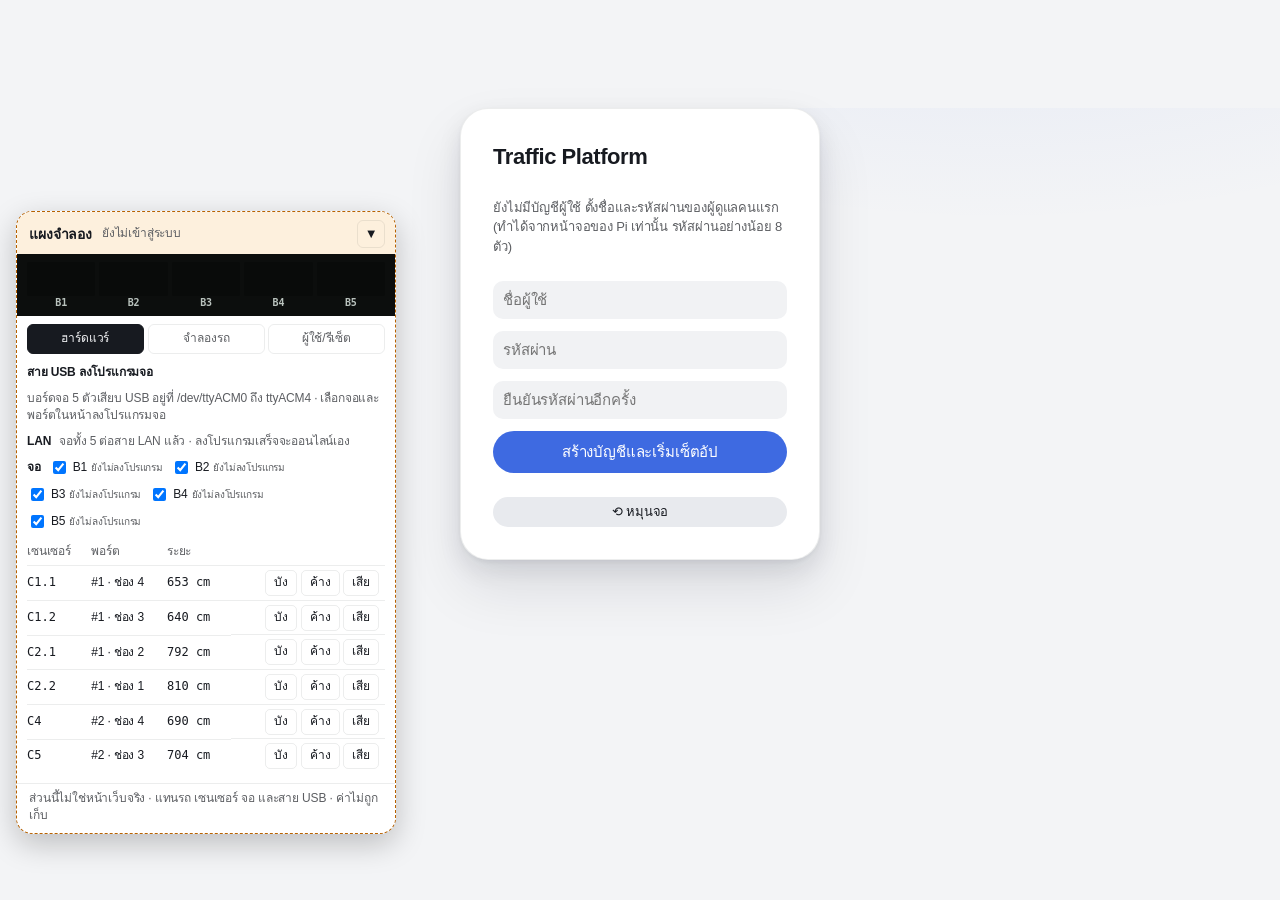
==== commit 9c91bb33: "T3: hand hold 2 s (was 3 s), site request 2026-10-28 Default hand.hold_s 3.0 -> 2.0 (display ring HO" ====
--- a/prototypes/t3-simulator.html
+++ b/prototypes/t3-simulator.html
@@ -704,8 +704,8 @@
 <div id="pop" role="tooltip"></div>
 <div id="toast" role="status" aria-live="polite"></div>
 <script>
-window.__T3_EXAMPLE__ = {"junction_id": "T3", "junction_name": "แยกพิเศษหน้า pillar", "junction_type": "t3", "loop_hz": 20, "mqtt": {"broker": "10.77.0.1", "port": 1883, "keepalive_s": 30, "base_topic": "factory/trafficlight"}, "sensor_defaults": {"baudrate": 115200, "min_detect_cm": 30, "max_detect_cm": 190, "min_strength": 100, "debounce_ms": 200, "gap_hold_s": 1.2, "offline_timeout_s": 2.0, "recover_stable_s": 1.0, "fresh_timeout_s": 0.5, "reopen_interval_s": 2.0}, "sensors": {"C1.1": {"port": "/dev/ttyUSB0"}, "C1.2": {"port": "/dev/ttyUSB1"}, "C2": {"port": "/dev/ttyUSB2"}, "C3": {"port": "/dev/ttyUSB3"}, "C4": {"port": "/dev/ttyUSB4"}, "C5": {"port": "/dev/ttyUSB5"}}, "hand": {"hold_s": 3.0, "grace_ms": 300, "confirm_show_s": 1.0, "rearm_clear_s": 0.5, "max_pending_per_lane": 1}, "timing": {"manual_clear_s": 3.0, "manual_max_pending": 1, "auto_clear_s": 4.0, "special_green_s": 3.0, "auto_ticket_expiry_s": 7.0, "switch_all_red_s": 1.0, "display_ack_timeout_s": 2.0, "display_link_timeout_s": 5.0, "display_fault_timeout_s": 6.0, "command_refresh_s": 1.0, "startup_min_s": 3.0}, "priority": {"auto_first": true}, "lanes": [{"id": 1, "name": "เลน 1 Auto", "type": "auto", "approach": "S", "near_sensor": "C1.1", "far_sensor": "C1.2", "display": 1, "enabled": true, "priority": 0, "green_frame": "GO"}, {"id": 2, "name": "เลน 2 Manual", "type": "manual", "approach": "S", "sensor": "C2", "display": 2, "enabled": true, "priority": 0, "green_frame": "GO"}, {"id": 3, "name": "เลน 3 Manual พิเศษ", "type": "special", "approach": "W", "sensor": "C3", "display": 3, "enabled": true, "priority": 0, "green_frame": "GO"}, {"id": 4, "name": "เลน 4 Manual", "type": "manual", "approach": "N", "sensor": "C4", "display": 4, "enabled": true, "priority": 0, "green_frame": "GO"}, {"id": 5, "name": "เลน 5 Manual พิเศษ", "type": "special", "approach": "N", "sensor": "C5", "display": 5, "enabled": true, "priority": 0, "green_frame": "GO"}], "display_ip_base": 30, "displays": {"1": {"ip": "10.77.0.31"}, "2": {"ip": "10.77.0.32"}, "3": {"ip": "10.77.0.33"}, "4": {"ip": "10.77.0.34"}, "5": {"ip": "10.77.0.35"}}, "frames": {"enabled_reserve": []}, "ota": {"port": 65280, "password": "change-me"}, "web": {"bind": "0.0.0.0", "port": 8080, "session_hours": 8, "flow_gap_s": 5, "flow_save_s": 30}, "log": {"directory": "/var/log/trafficlight", "rotation": "100 MB", "retention": "7 days", "level": "INFO", "sensor_sample_interval_s": 1.0}};
-window.__T3_DEFAULTS__ = {"junction_id": "T3", "junction_name": "", "junction_type": "t3", "loop_hz": 20, "mqtt": {"broker": "10.77.0.1", "port": 1883, "keepalive_s": 30, "base_topic": "factory/trafficlight"}, "sensor_defaults": {"baudrate": 115200, "min_detect_cm": 30, "max_detect_cm": 190, "min_strength": 100, "debounce_ms": 200, "gap_hold_s": 1.2, "manual_gap_hold_s": 0.2, "offline_timeout_s": 2.0, "recover_stable_s": 1.0, "fresh_timeout_s": 0.5, "reopen_interval_s": 2.0}, "sensors": {}, "hand": {"hold_s": 3.0, "grace_ms": 300, "confirm_show_s": 1.0, "rearm_clear_s": 0.5, "max_pending_per_lane": 1}, "timing": {"manual_clear_s": 3.0, "manual_max_pending": 1, "auto_clear_s": 4.0, "special_green_s": 3.0, "auto_ticket_expiry_s": 7.0, "min_green_s": 2.0, "auto_far_merge_s": 3.0, "follow_max_per_round": 2, "follow_arrive_s": 7.0, "switch_all_red_s": 1.0, "display_ack_timeout_s": 2.0, "display_link_timeout_s": 5.0, "display_fault_timeout_s": 6.0, "command_refresh_s": 1.0, "startup_min_s": 3.0}, "priority": {"auto_first": true}, "lanes": [], "display_ip_base": 30, "displays": {}, "frames": {"enabled_reserve": []}, "ota": {"port": 65280, "password": "change-me"}, "sim": {"user": "admin", "max_s": 1800, "pulse_s": 1.5}, "setup": {"display_count": 5, "firmware_dir": "firmware/t3", "esptool": ["python3", "-m", "esptool"], "chip": "esp32s3", "baud": 460800, "write_cmd": "write-flash", "flash_args": ["--flash-mode", "keep", "--flash-freq", "keep", "--flash-size", "keep"], "files": [["0x0", "bootloader.bin"], ["0x8000", "partitions.bin"], ["0xe000", "boot_app0.bin"], ["0x10000", "firmware.bin"]], "timeout_s": 240, "skip_labels": ["1a86"], "log_lines": 30}, "web": {"bind": "0.0.0.0", "port": 8080, "session_hours": 8, "flow_gap_s": 5, "flow_save_s": 30}, "log": {"directory": "/var/log/trafficlight", "rotation": "100 MB", "retention": "7 days", "level": "INFO", "sensor_sample_interval_s": 1.0}};
+window.__T3_EXAMPLE__ = {"junction_id": "T3", "junction_name": "แยกพิเศษหน้า pillar", "junction_type": "t3", "loop_hz": 20, "mqtt": {"broker": "10.77.0.1", "port": 1883, "keepalive_s": 30, "base_topic": "factory/trafficlight"}, "sensor_defaults": {"baudrate": 115200, "min_detect_cm": 30, "max_detect_cm": 190, "min_strength": 100, "debounce_ms": 200, "gap_hold_s": 1.2, "offline_timeout_s": 2.0, "recover_stable_s": 1.0, "fresh_timeout_s": 0.5, "reopen_interval_s": 2.0}, "sensors": {"C1.1": {"port": "/dev/ttyUSB0"}, "C1.2": {"port": "/dev/ttyUSB1"}, "C2": {"port": "/dev/ttyUSB2"}, "C3": {"port": "/dev/ttyUSB3"}, "C4": {"port": "/dev/ttyUSB4"}, "C5": {"port": "/dev/ttyUSB5"}}, "hand": {"hold_s": 2.0, "grace_ms": 300, "confirm_show_s": 1.0, "rearm_clear_s": 0.5, "max_pending_per_lane": 1}, "timing": {"manual_clear_s": 3.0, "manual_max_pending": 1, "auto_clear_s": 4.0, "special_green_s": 3.0, "auto_ticket_expiry_s": 7.0, "switch_all_red_s": 1.0, "display_ack_timeout_s": 2.0, "display_link_timeout_s": 5.0, "display_fault_timeout_s": 6.0, "command_refresh_s": 1.0, "startup_min_s": 3.0}, "priority": {"auto_first": true}, "lanes": [{"id": 1, "name": "เลน 1 Auto", "type": "auto", "approach": "S", "near_sensor": "C1.1", "far_sensor": "C1.2", "display": 1, "enabled": true, "priority": 0, "green_frame": "GO"}, {"id": 2, "name": "เลน 2 Manual", "type": "manual", "approach": "S", "sensor": "C2", "display": 2, "enabled": true, "priority": 0, "green_frame": "GO"}, {"id": 3, "name": "เลน 3 Manual พิเศษ", "type": "special", "approach": "W", "sensor": "C3", "display": 3, "enabled": true, "priority": 0, "green_frame": "GO"}, {"id": 4, "name": "เลน 4 Manual", "type": "manual", "approach": "N", "sensor": "C4", "display": 4, "enabled": true, "priority": 0, "green_frame": "GO"}, {"id": 5, "name": "เลน 5 Manual พิเศษ", "type": "special", "approach": "N", "sensor": "C5", "display": 5, "enabled": true, "priority": 0, "green_frame": "GO"}], "display_ip_base": 30, "displays": {"1": {"ip": "10.77.0.31"}, "2": {"ip": "10.77.0.32"}, "3": {"ip": "10.77.0.33"}, "4": {"ip": "10.77.0.34"}, "5": {"ip": "10.77.0.35"}}, "frames": {"enabled_reserve": []}, "ota": {"port": 65280, "password": "change-me"}, "web": {"bind": "0.0.0.0", "port": 8080, "session_hours": 8, "flow_gap_s": 5, "flow_save_s": 30}, "log": {"directory": "/var/log/trafficlight", "rotation": "100 MB", "retention": "7 days", "level": "INFO", "sensor_sample_interval_s": 1.0}};
+window.__T3_DEFAULTS__ = {"junction_id": "T3", "junction_name": "", "junction_type": "t3", "loop_hz": 20, "mqtt": {"broker": "10.77.0.1", "port": 1883, "keepalive_s": 30, "base_topic": "factory/trafficlight"}, "sensor_defaults": {"baudrate": 115200, "min_detect_cm": 30, "max_detect_cm": 190, "min_strength": 100, "debounce_ms": 200, "gap_hold_s": 1.2, "manual_gap_hold_s": 0.2, "offline_timeout_s": 2.0, "recover_stable_s": 1.0, "fresh_timeout_s": 0.5, "reopen_interval_s": 2.0}, "sensors": {}, "hand": {"hold_s": 2.0, "grace_ms": 300, "confirm_show_s": 1.0, "rearm_clear_s": 0.5, "max_pending_per_lane": 1}, "timing": {"manual_clear_s": 3.0, "manual_max_pending": 1, "auto_clear_s": 4.0, "special_green_s": 3.0, "auto_ticket_expiry_s": 7.0, "min_green_s": 2.0, "auto_far_merge_s": 3.0, "follow_max_per_round": 2, "follow_arrive_s": 7.0, "switch_all_red_s": 1.0, "display_ack_timeout_s": 2.0, "display_link_timeout_s": 5.0, "display_fault_timeout_s": 6.0, "command_refresh_s": 1.0, "startup_min_s": 3.0}, "priority": {"auto_first": true}, "lanes": [], "display_ip_base": 30, "displays": {}, "frames": {"enabled_reserve": []}, "ota": {"port": 65280, "password": "change-me"}, "sim": {"user": "admin", "max_s": 1800, "pulse_s": 1.5}, "setup": {"display_count": 5, "firmware_dir": "firmware/t3", "esptool": ["python3", "-m", "esptool"], "chip": "esp32s3", "baud": 460800, "write_cmd": "write-flash", "flash_args": ["--flash-mode", "keep", "--flash-freq", "keep", "--flash-size", "keep"], "files": [["0x0", "bootloader.bin"], ["0x8000", "partitions.bin"], ["0xe000", "boot_app0.bin"], ["0x10000", "firmware.bin"]], "timeout_s": 240, "skip_labels": ["1a86"], "log_lines": 30}, "web": {"bind": "0.0.0.0", "port": 8080, "session_hours": 8, "flow_gap_s": 5, "flow_save_s": 30}, "log": {"directory": "/var/log/trafficlight", "rotation": "100 MB", "retention": "7 days", "level": "INFO", "sensor_sample_interval_s": 1.0}};
 window.__T3_FW__ = "t3-1.4.0";
 window.__T3_MAP__ = "<svg xmlns=\"http://www.w3.org/2000/svg\" viewBox=\"20 10 840 585\" role=\"img\" aria-label=\"แผนที่พื้นหลังแยก T3: 5 เลน กล่องควบคุม A ข้าง pillar และตำแหน่งติดตั้งเซนเซอร์\" xmlns:c2pa=\"http://c2pa.org/manifest\"><metadata><c2pa:manifest>[base64]/dgmwaiw+C0UNQqt5DU7rwGksTyIUS+PEdJ/[base64]/Ea9lbxvLnfKS5pp/vUAAACAY2JvcqVjYWxnZnNoYTI1NmNwYWRMAAAAAAAAAAAAAAAAZGhhc2hYIKRGsQY/[base64]//YO24Oa7bn4uxoipa788JoHdUZGcM7t6iY3VybHgpc2VsZiNqdW1iZj1jMnBhLmFzc2VydGlvbnMvYzJwYS5oYXNoLmRhdGFkaGFzaFgg2Zhs8e9RSbNyPcMa87F/[base64]/[base64]/3cyjxFA3Qo5S46fX0/ihY0VZ7mfb9KF703t5OjWDBWMA4GA1UdDwEB/wQEAwIHgDAVBgNVHSUEDjAMBgorBgEEAYPoXgIBMAwGA1UdEwEB/wQCMAAwHwYDVR0jBBgwFoAUzlHiBIFOZFsj+OPEz5o+nMHXXMIwCgYIKoZIzj0EAwMDZwAwZAIwMXMdFJ4BetLLVY7ORuE9noqbbAZOZn/aArXyTwFAZfKrPzxF2vPoJNf1+UCdg1XGAjBwX1zd9WGqYkqmL5SFqw1QySjr1zJfpJM9+1rdDwSPLMOPOjKuiXjoU/[base64]/AfVVVhIu4SntOJCwhWMa38l/iAbex5wQ2PPYoDDR7T4y+Y=</c2pa:manifest></metadata>\n<defs>\n<marker id=\"a1m\" viewBox=\"0 0 10 10\" refX=\"8\" refY=\"5\" markerWidth=\"7\" markerHeight=\"7\" orient=\"auto\"><path d=\"M0 0L10 5L0 10z\" class=\"ahm\"/></marker>\n</defs>\n<!-- lanes -->\n<rect x=\"400\" y=\"20\" width=\"360\" height=\"560\" class=\"fs\"/>\n<rect x=\"30\" y=\"250\" width=\"370\" height=\"90\" class=\"fs\"/>\n<rect x=\"400\" y=\"250\" width=\"360\" height=\"90\" class=\"fh\" opacity=\".28\"/>\n<line x1=\"400\" y1=\"20\" x2=\"400\" y2=\"250\" class=\"lm\"/><line x1=\"400\" y1=\"340\" x2=\"400\" y2=\"580\" class=\"lm\"/>\n<line x1=\"520\" y1=\"20\" x2=\"520\" y2=\"580\" class=\"ll\" stroke-dasharray=\"6 6\"/>\n<line x1=\"640\" y1=\"20\" x2=\"640\" y2=\"580\" class=\"ll\" stroke-dasharray=\"6 6\"/>\n<line x1=\"760\" y1=\"20\" x2=\"760\" y2=\"580\" class=\"lm\"/>\n<line x1=\"30\" y1=\"250\" x2=\"400\" y2=\"250\" class=\"lm\"/><line x1=\"30\" y1=\"340\" x2=\"400\" y2=\"340\" class=\"lm\"/>\n<text x=\"752\" y=\"334\" text-anchor=\"end\" class=\"tm\" font-size=\"12\" letter-spacing=\"2\">พื้นที่แยก</text>\n<!-- pillar & A -->\n<rect x=\"250\" y=\"340\" width=\"150\" height=\"80\" class=\"fh\" opacity=\".35\"/>\n<text x=\"325\" y=\"408\" text-anchor=\"middle\" class=\"tm\" font-size=\"12\">pillar</text>\n<rect x=\"342\" y=\"346\" width=\"44\" height=\"34\" class=\"fi\"/>\n<text x=\"364\" y=\"369\" text-anchor=\"middle\" class=\"fb\" font-size=\"16\" font-weight=\"600\" style=\"fill:var(--bg)\">A</text>\n<text x=\"240\" y=\"370\" text-anchor=\"end\" class=\"tm\" font-size=\"12\">กล่องควบคุม</text>\n<!-- flow arrows -->\n<g stroke-width=\"3\">\n<line x1=\"50\" y1=\"295\" x2=\"120\" y2=\"295\" class=\"lm\" marker-end=\"url(#a1m)\"/>\n<line x1=\"460\" y1=\"575\" x2=\"460\" y2=\"520\" class=\"lm\" marker-end=\"url(#a1m)\"/>\n<line x1=\"580\" y1=\"575\" x2=\"580\" y2=\"520\" class=\"lm\" marker-end=\"url(#a1m)\"/>\n<line x1=\"600\" y1=\"25\" x2=\"600\" y2=\"80\" class=\"lm\" marker-end=\"url(#a1m)\"/>\n<line x1=\"700\" y1=\"25\" x2=\"700\" y2=\"80\" class=\"lm\" marker-end=\"url(#a1m)\"/>\n<line x1=\"790\" y1=\"200\" x2=\"850\" y2=\"200\" class=\"lm\" marker-end=\"url(#a1m)\"/>\n<line x1=\"790\" y1=\"390\" x2=\"850\" y2=\"390\" class=\"lm\" marker-end=\"url(#a1m)\"/>\n</g>\n<text x=\"820\" y=\"185\" text-anchor=\"middle\" class=\"tm\" font-size=\"12\">ทางออก</text>\n<!-- lane labels -->\n<g font-size=\"15\" font-weight=\"600\" class=\"t\">\n<text x=\"140\" y=\"240\">เลน 3</text>\n<text x=\"436\" y=\"560\" text-anchor=\"end\">เลน 2</text>\n<text x=\"620\" y=\"560\">เลน 1</text>\n<text x=\"590\" y=\"45\" text-anchor=\"end\">เลน 4</text>\n<text x=\"712\" y=\"45\">เลน 5</text>\n</g>\n<!-- sensors: squares ink; ToF side-mounted: circles cyan -->\n<g font-size=\"12\" font-family=\"IBM Plex Mono, monospace\">\n<rect x=\"444\" y=\"400\" width=\"32\" height=\"22\" class=\"box\"/><text x=\"460\" y=\"416\" text-anchor=\"middle\" class=\"tn\">C2</text>\n<rect x=\"556\" y=\"400\" width=\"48\" height=\"22\" class=\"box\"/><text x=\"580\" y=\"416\" text-anchor=\"middle\" class=\"tn\">C1.1</text>\n<rect x=\"556\" y=\"480\" width=\"48\" height=\"22\" class=\"box\"/><text x=\"580\" y=\"496\" text-anchor=\"middle\" class=\"tn\">C1.2</text>\n<rect x=\"584\" y=\"168\" width=\"32\" height=\"22\" class=\"box\"/><text x=\"600\" y=\"184\" text-anchor=\"middle\" class=\"tn\">C4</text>\n<circle cx=\"360\" cy=\"325\" r=\"13\" class=\"fp sc\" stroke-width=\"2.5\"/><text x=\"360\" y=\"329\" text-anchor=\"middle\" class=\"tc\" font-weight=\"600\">C3</text>\n<circle cx=\"640\" cy=\"183\" r=\"13\" class=\"fp sc\" stroke-width=\"2.5\"/><text x=\"640\" y=\"187\" text-anchor=\"middle\" class=\"tc\" font-weight=\"600\">C5</text>\n</g>\n<line x1=\"580\" y1=\"422\" x2=\"580\" y2=\"480\" class=\"lm\" stroke-dasharray=\"3 4\"/>\n<text x=\"612\" y=\"455\" class=\"tm\" font-size=\"12\">14 m สาย</text>\n</svg>";
 </script>
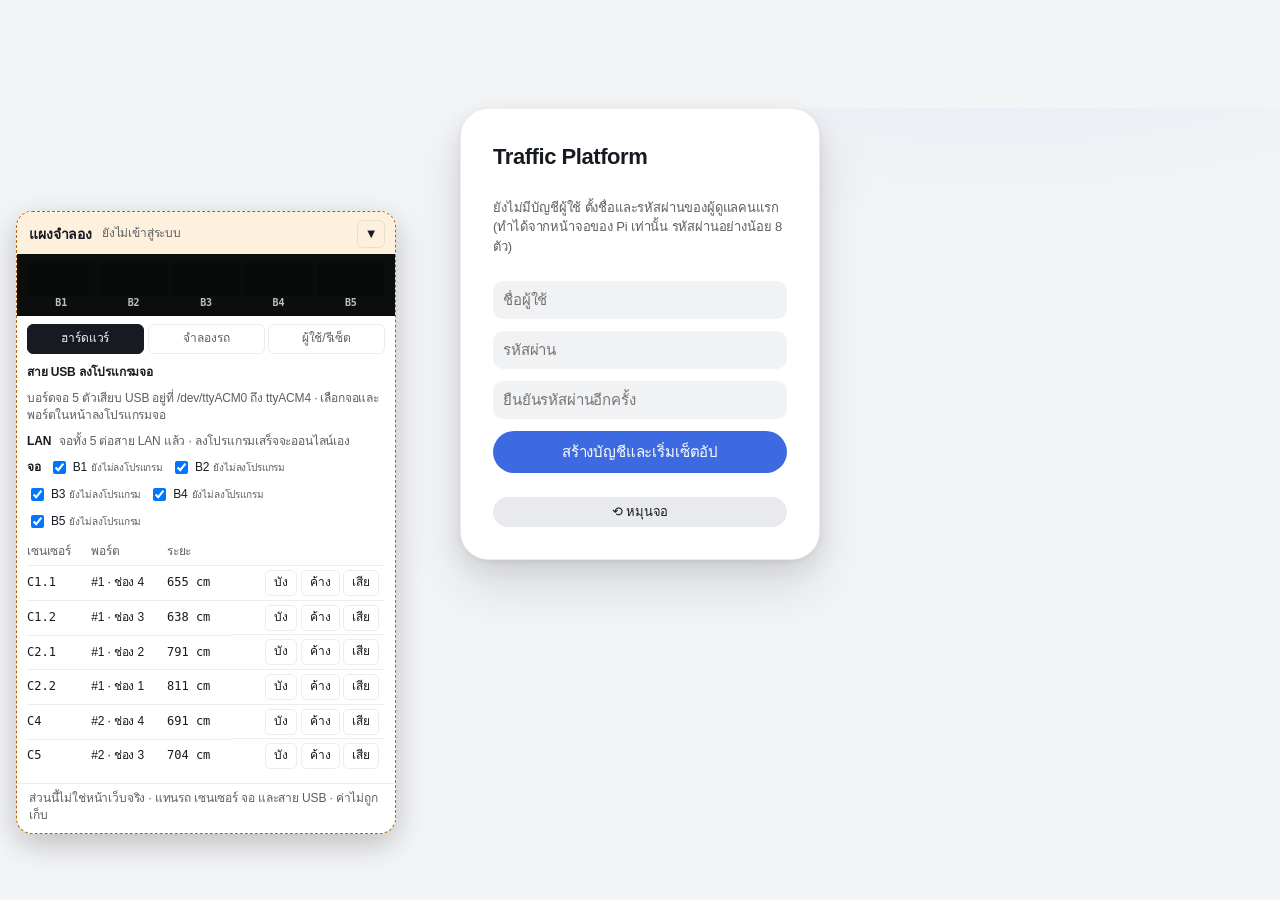
==== commit c3daf4a4: "T3: follower arriving on its own green is not a new vehicle; dark panel for a lane off in config (t3" ====
--- a/prototypes/t3-simulator.html
+++ b/prototypes/t3-simulator.html
@@ -706,7 +706,7 @@
 <script>
 window.__T3_EXAMPLE__ = {"junction_id": "T3", "junction_name": "แยกพิเศษหน้า pillar", "junction_type": "t3", "loop_hz": 20, "mqtt": {"broker": "10.77.0.1", "port": 1883, "keepalive_s": 30, "base_topic": "factory/trafficlight"}, "sensor_defaults": {"baudrate": 115200, "min_detect_cm": 30, "max_detect_cm": 190, "min_strength": 100, "debounce_ms": 200, "gap_hold_s": 1.2, "offline_timeout_s": 2.0, "recover_stable_s": 1.0, "fresh_timeout_s": 0.5, "reopen_interval_s": 2.0}, "sensors": {"C1.1": {"port": "/dev/ttyUSB0"}, "C1.2": {"port": "/dev/ttyUSB1"}, "C2": {"port": "/dev/ttyUSB2"}, "C3": {"port": "/dev/ttyUSB3"}, "C4": {"port": "/dev/ttyUSB4"}, "C5": {"port": "/dev/ttyUSB5"}}, "hand": {"hold_s": 2.0, "grace_ms": 300, "confirm_show_s": 1.0, "rearm_clear_s": 0.5, "max_pending_per_lane": 1}, "timing": {"manual_clear_s": 3.0, "manual_max_pending": 1, "auto_clear_s": 4.0, "special_green_s": 3.0, "auto_ticket_expiry_s": 7.0, "switch_all_red_s": 1.0, "display_ack_timeout_s": 2.0, "display_link_timeout_s": 5.0, "display_fault_timeout_s": 6.0, "command_refresh_s": 1.0, "startup_min_s": 3.0}, "priority": {"auto_first": true}, "lanes": [{"id": 1, "name": "เลน 1 Auto", "type": "auto", "approach": "S", "near_sensor": "C1.1", "far_sensor": "C1.2", "display": 1, "enabled": true, "priority": 0, "green_frame": "GO"}, {"id": 2, "name": "เลน 2 Manual", "type": "manual", "approach": "S", "sensor": "C2", "display": 2, "enabled": true, "priority": 0, "green_frame": "GO"}, {"id": 3, "name": "เลน 3 Manual พิเศษ", "type": "special", "approach": "W", "sensor": "C3", "display": 3, "enabled": true, "priority": 0, "green_frame": "GO"}, {"id": 4, "name": "เลน 4 Manual", "type": "manual", "approach": "N", "sensor": "C4", "display": 4, "enabled": true, "priority": 0, "green_frame": "GO"}, {"id": 5, "name": "เลน 5 Manual พิเศษ", "type": "special", "approach": "N", "sensor": "C5", "display": 5, "enabled": true, "priority": 0, "green_frame": "GO"}], "display_ip_base": 30, "displays": {"1": {"ip": "10.77.0.31"}, "2": {"ip": "10.77.0.32"}, "3": {"ip": "10.77.0.33"}, "4": {"ip": "10.77.0.34"}, "5": {"ip": "10.77.0.35"}}, "frames": {"enabled_reserve": []}, "ota": {"port": 65280, "password": "change-me"}, "web": {"bind": "0.0.0.0", "port": 8080, "session_hours": 8, "flow_gap_s": 5, "flow_save_s": 30}, "log": {"directory": "/var/log/trafficlight", "rotation": "100 MB", "retention": "7 days", "level": "INFO", "sensor_sample_interval_s": 1.0}};
 window.__T3_DEFAULTS__ = {"junction_id": "T3", "junction_name": "", "junction_type": "t3", "loop_hz": 20, "mqtt": {"broker": "10.77.0.1", "port": 1883, "keepalive_s": 30, "base_topic": "factory/trafficlight"}, "sensor_defaults": {"baudrate": 115200, "min_detect_cm": 30, "max_detect_cm": 190, "min_strength": 100, "debounce_ms": 200, "gap_hold_s": 1.2, "manual_gap_hold_s": 0.2, "offline_timeout_s": 2.0, "recover_stable_s": 1.0, "fresh_timeout_s": 0.5, "reopen_interval_s": 2.0}, "sensors": {}, "hand": {"hold_s": 2.0, "grace_ms": 300, "confirm_show_s": 1.0, "rearm_clear_s": 0.5, "max_pending_per_lane": 1}, "timing": {"manual_clear_s": 3.0, "manual_max_pending": 1, "auto_clear_s": 4.0, "special_green_s": 3.0, "auto_ticket_expiry_s": 7.0, "min_green_s": 2.0, "auto_far_merge_s": 3.0, "follow_max_per_round": 2, "follow_arrive_s": 7.0, "switch_all_red_s": 1.0, "display_ack_timeout_s": 2.0, "display_link_timeout_s": 5.0, "display_fault_timeout_s": 6.0, "command_refresh_s": 1.0, "startup_min_s": 3.0}, "priority": {"auto_first": true}, "lanes": [], "display_ip_base": 30, "displays": {}, "frames": {"enabled_reserve": []}, "ota": {"port": 65280, "password": "change-me"}, "sim": {"user": "admin", "max_s": 1800, "pulse_s": 1.5}, "setup": {"display_count": 5, "firmware_dir": "firmware/t3", "esptool": ["python3", "-m", "esptool"], "chip": "esp32s3", "baud": 460800, "write_cmd": "write-flash", "flash_args": ["--flash-mode", "keep", "--flash-freq", "keep", "--flash-size", "keep"], "files": [["0x0", "bootloader.bin"], ["0x8000", "partitions.bin"], ["0xe000", "boot_app0.bin"], ["0x10000", "firmware.bin"]], "timeout_s": 240, "skip_labels": ["1a86"], "log_lines": 30}, "web": {"bind": "0.0.0.0", "port": 8080, "session_hours": 8, "flow_gap_s": 5, "flow_save_s": 30}, "log": {"directory": "/var/log/trafficlight", "rotation": "100 MB", "retention": "7 days", "level": "INFO", "sensor_sample_interval_s": 1.0}};
-window.__T3_FW__ = "t3-1.4.0";
+window.__T3_FW__ = "t3-1.4.1";
 window.__T3_MAP__ = "<svg xmlns=\"http://www.w3.org/2000/svg\" viewBox=\"20 10 840 585\" role=\"img\" aria-label=\"แผนที่พื้นหลังแยก T3: 5 เลน กล่องควบคุม A ข้าง pillar และตำแหน่งติดตั้งเซนเซอร์\" xmlns:c2pa=\"http://c2pa.org/manifest\"><metadata><c2pa:manifest>[base64]/dgmwaiw+C0UNQqt5DU7rwGksTyIUS+PEdJ/[base64]/Ea9lbxvLnfKS5pp/vUAAACAY2JvcqVjYWxnZnNoYTI1NmNwYWRMAAAAAAAAAAAAAAAAZGhhc2hYIKRGsQY/[base64]//YO24Oa7bn4uxoipa788JoHdUZGcM7t6iY3VybHgpc2VsZiNqdW1iZj1jMnBhLmFzc2VydGlvbnMvYzJwYS5oYXNoLmRhdGFkaGFzaFgg2Zhs8e9RSbNyPcMa87F/[base64]/[base64]/3cyjxFA3Qo5S46fX0/ihY0VZ7mfb9KF703t5OjWDBWMA4GA1UdDwEB/wQEAwIHgDAVBgNVHSUEDjAMBgorBgEEAYPoXgIBMAwGA1UdEwEB/wQCMAAwHwYDVR0jBBgwFoAUzlHiBIFOZFsj+OPEz5o+nMHXXMIwCgYIKoZIzj0EAwMDZwAwZAIwMXMdFJ4BetLLVY7ORuE9noqbbAZOZn/aArXyTwFAZfKrPzxF2vPoJNf1+UCdg1XGAjBwX1zd9WGqYkqmL5SFqw1QySjr1zJfpJM9+1rdDwSPLMOPOjKuiXjoU/[base64]/AfVVVhIu4SntOJCwhWMa38l/iAbex5wQ2PPYoDDR7T4y+Y=</c2pa:manifest></metadata>\n<defs>\n<marker id=\"a1m\" viewBox=\"0 0 10 10\" refX=\"8\" refY=\"5\" markerWidth=\"7\" markerHeight=\"7\" orient=\"auto\"><path d=\"M0 0L10 5L0 10z\" class=\"ahm\"/></marker>\n</defs>\n<!-- lanes -->\n<rect x=\"400\" y=\"20\" width=\"360\" height=\"560\" class=\"fs\"/>\n<rect x=\"30\" y=\"250\" width=\"370\" height=\"90\" class=\"fs\"/>\n<rect x=\"400\" y=\"250\" width=\"360\" height=\"90\" class=\"fh\" opacity=\".28\"/>\n<line x1=\"400\" y1=\"20\" x2=\"400\" y2=\"250\" class=\"lm\"/><line x1=\"400\" y1=\"340\" x2=\"400\" y2=\"580\" class=\"lm\"/>\n<line x1=\"520\" y1=\"20\" x2=\"520\" y2=\"580\" class=\"ll\" stroke-dasharray=\"6 6\"/>\n<line x1=\"640\" y1=\"20\" x2=\"640\" y2=\"580\" class=\"ll\" stroke-dasharray=\"6 6\"/>\n<line x1=\"760\" y1=\"20\" x2=\"760\" y2=\"580\" class=\"lm\"/>\n<line x1=\"30\" y1=\"250\" x2=\"400\" y2=\"250\" class=\"lm\"/><line x1=\"30\" y1=\"340\" x2=\"400\" y2=\"340\" class=\"lm\"/>\n<text x=\"752\" y=\"334\" text-anchor=\"end\" class=\"tm\" font-size=\"12\" letter-spacing=\"2\">พื้นที่แยก</text>\n<!-- pillar & A -->\n<rect x=\"250\" y=\"340\" width=\"150\" height=\"80\" class=\"fh\" opacity=\".35\"/>\n<text x=\"325\" y=\"408\" text-anchor=\"middle\" class=\"tm\" font-size=\"12\">pillar</text>\n<rect x=\"342\" y=\"346\" width=\"44\" height=\"34\" class=\"fi\"/>\n<text x=\"364\" y=\"369\" text-anchor=\"middle\" class=\"fb\" font-size=\"16\" font-weight=\"600\" style=\"fill:var(--bg)\">A</text>\n<text x=\"240\" y=\"370\" text-anchor=\"end\" class=\"tm\" font-size=\"12\">กล่องควบคุม</text>\n<!-- flow arrows -->\n<g stroke-width=\"3\">\n<line x1=\"50\" y1=\"295\" x2=\"120\" y2=\"295\" class=\"lm\" marker-end=\"url(#a1m)\"/>\n<line x1=\"460\" y1=\"575\" x2=\"460\" y2=\"520\" class=\"lm\" marker-end=\"url(#a1m)\"/>\n<line x1=\"580\" y1=\"575\" x2=\"580\" y2=\"520\" class=\"lm\" marker-end=\"url(#a1m)\"/>\n<line x1=\"600\" y1=\"25\" x2=\"600\" y2=\"80\" class=\"lm\" marker-end=\"url(#a1m)\"/>\n<line x1=\"700\" y1=\"25\" x2=\"700\" y2=\"80\" class=\"lm\" marker-end=\"url(#a1m)\"/>\n<line x1=\"790\" y1=\"200\" x2=\"850\" y2=\"200\" class=\"lm\" marker-end=\"url(#a1m)\"/>\n<line x1=\"790\" y1=\"390\" x2=\"850\" y2=\"390\" class=\"lm\" marker-end=\"url(#a1m)\"/>\n</g>\n<text x=\"820\" y=\"185\" text-anchor=\"middle\" class=\"tm\" font-size=\"12\">ทางออก</text>\n<!-- lane labels -->\n<g font-size=\"15\" font-weight=\"600\" class=\"t\">\n<text x=\"140\" y=\"240\">เลน 3</text>\n<text x=\"436\" y=\"560\" text-anchor=\"end\">เลน 2</text>\n<text x=\"620\" y=\"560\">เลน 1</text>\n<text x=\"590\" y=\"45\" text-anchor=\"end\">เลน 4</text>\n<text x=\"712\" y=\"45\">เลน 5</text>\n</g>\n<!-- sensors: squares ink; ToF side-mounted: circles cyan -->\n<g font-size=\"12\" font-family=\"IBM Plex Mono, monospace\">\n<rect x=\"444\" y=\"400\" width=\"32\" height=\"22\" class=\"box\"/><text x=\"460\" y=\"416\" text-anchor=\"middle\" class=\"tn\">C2</text>\n<rect x=\"556\" y=\"400\" width=\"48\" height=\"22\" class=\"box\"/><text x=\"580\" y=\"416\" text-anchor=\"middle\" class=\"tn\">C1.1</text>\n<rect x=\"556\" y=\"480\" width=\"48\" height=\"22\" class=\"box\"/><text x=\"580\" y=\"496\" text-anchor=\"middle\" class=\"tn\">C1.2</text>\n<rect x=\"584\" y=\"168\" width=\"32\" height=\"22\" class=\"box\"/><text x=\"600\" y=\"184\" text-anchor=\"middle\" class=\"tn\">C4</text>\n<circle cx=\"360\" cy=\"325\" r=\"13\" class=\"fp sc\" stroke-width=\"2.5\"/><text x=\"360\" y=\"329\" text-anchor=\"middle\" class=\"tc\" font-weight=\"600\">C3</text>\n<circle cx=\"640\" cy=\"183\" r=\"13\" class=\"fp sc\" stroke-width=\"2.5\"/><text x=\"640\" y=\"187\" text-anchor=\"middle\" class=\"tc\" font-weight=\"600\">C5</text>\n</g>\n<line x1=\"580\" y1=\"422\" x2=\"580\" y2=\"480\" class=\"lm\" stroke-dasharray=\"3 4\"/>\n<text x=\"612\" y=\"455\" class=\"tm\" font-size=\"12\">14 m สาย</text>\n</svg>";
 </script>
 <script>
@@ -833,7 +833,7 @@
       case 'LINKLOST': border(); ctext('LINK', 7, C.W); ctext('LOST', 18, C.W); break;
       case 'LINKOK': border(); ctext('LINK', 7, C.W); ctext('OK', 18, C.W); break;
       case 'CONFIG': border(); ctext('CONFIG', 7, C.W); ctext('ERROR', 18, C.W); break;
-      case 'MAINT': border(); each(function (x, y, px, py) { if (x >= 30) return; if (seg(px, py, 6.5, 25.5, 15.5, 16.5) < 2.1) set(x, y, C.W); var d = Math.hypot(px - 19, py - 12.5), v = ang(px - 19, py - 12.5); if (d >= 2.6 && d < 6.4 && !(v > 15 && v < 75)) set(x, y, C.W); }); ctext('LANE', 7, C.W, 1, 28, 34); ctext('OFF', 18, C.W, 1, 28, 34); break;
+      case 'MAINT': if (a === 'DARK') break; border(); each(function (x, y, px, py) { if (x >= 30) return; if (seg(px, py, 6.5, 25.5, 15.5, 16.5) < 2.1) set(x, y, C.W); var d = Math.hypot(px - 19, py - 12.5), v = ang(px - 19, py - 12.5); if (d >= 2.6 && d < 6.4 && !(v > 15 && v < 75)) set(x, y, C.W); }); ctext('LANE', 7, C.W, 1, 28, 34); ctext('OFF', 18, C.W, 1, 28, 34); break;
       case 'UPDATE': border(); for (var y2 = 4; y2 <= 15; y2++) for (var x2 = 30; x2 <= 33; x2++) set(x2, y2, C.W); for (var y3 = 13; y3 <= 21; y3++) { var h3 = 21 - y3; for (var x3 = 31 - h3; x3 <= 32 + h3; x3++) set(x3, y3, C.W); } for (var x4 = 20; x4 <= 43; x4++) { set(x4, 25, C.W); set(x4, 26, C.W); } for (var y4 = 20; y4 <= 26; y4++) { set(20, y4, C.W); set(21, y4, C.W); set(42, y4, C.W); set(43, y4, C.W); } break;
       case 'STOPHINT': bigX(); each(function (x, y, px, py) { if (x < 48 || y < 18) return; var d = Math.hypot(px - 56, py - 25); if (d < 1.6 || (d >= 3.6 && d < 5)) set(x, y, C.B); }); break;
       case 'TEST': for (var tx = 0; tx < 64; tx++) { set(tx, 0, C.B); set(tx, 31, C.B); } for (var ty = 0; ty < 32; ty++) { set(0, ty, C.B); set(63, ty, C.B); } ctext('TEST', 4, C.W, 2); ctext(String(a || ''), 22, C.B); break;
@@ -934,7 +934,7 @@
   let layout = {lanes: {}};
   let otaJobs = [];
   function blankCfg() { const c = clone(EXAMPLE); c.lanes = []; c.sensors = {}; return c; }
-  // T3 as on site since 2026-10-28: lane 3 off (display stays, LANE OFF), C2 -> C2.1, C3 -> C2.2 (lane 2 follow sensor)
+  // T3 as on site since 2026-10-28: lane 3 off (display stays, dark), C2 -> C2.1, C3 -> C2.2 (lane 2 follow sensor)
   function siteCfg() {
     const c = clone(EXAMPLE);
     c.sensors['C2.1'] = c.sensors.C2 || {}; c.sensors['C2.2'] = c.sensors.C3 || {}; delete c.sensors.C2; delete c.sensors.C3;
@@ -1232,7 +1232,7 @@
   function frameFor(l, t) {
     if (C.state === 'STARTING') return ['START', ''];
     if (C.state === 'GREEN' && C.active === l.id) return l.mask != null ? ['ARROW', String(l.mask)] : [l.green, ''];
-    if (l.reasons.has('config_disabled')) return ['MAINT', ''];   // lane switched off: LANE OFF
+    if (l.reasons.has('config_disabled')) return ['MAINT', 'DARK'];   // lane switched off: dark panel
     if (l.reasons.has('maintenance')) return ['MAINT', ''];
     const bad = [...l.reasons].filter((r) => r.startsWith('sensor:')).map((r) => r.slice(7)).sort();
     if (bad.length) return ['SENSOR', bad[0]];
@@ -2160,7 +2160,7 @@
   E401: ['ระบบควบคุมไม่ตอบ', 'จอจะแสดง LINK LOST เอง · เช็กว่า Pi ทำงาน และ service trafficlight รันอยู่'],
   W101: ['เซนเซอร์ไม่มีข้อมูล (เลนยังใช้ได้)', 'เซนเซอร์ไกลของเลน Auto เสีย เลนใช้เซนเซอร์ใกล้แทน · ซ่อมเมื่อสะดวก'],
   I501: ['ปิดเลนโดยผู้ใช้ (maintenance)', 'เลนนี้ไม่รับคิว จอแสดง MAINT · เปิดที่ตั้งค่าเลน › เปิดเลน'],
-  I502: ['เลนปิดในค่าตั้ง', 'เลนนี้ไม่รับคิว จอแสดง CONFIG · เปิดใช้ที่ ตั้งค่าเลน › เปิดใช้เลน'],
+  I502: ['เลนปิดในค่าตั้ง', 'เลนนี้ไม่รับคิว จอดับ (จอเฟิร์มแวร์ก่อน t3-1.4.1 แสดง LANE OFF) · เปิดใช้ที่ ตั้งค่าเลน › เปิดใช้เลน'],
 };
 const codeSev = (c) => ({E: 'err', W: 'warn', I: 'info'}[c[0]]);
 
